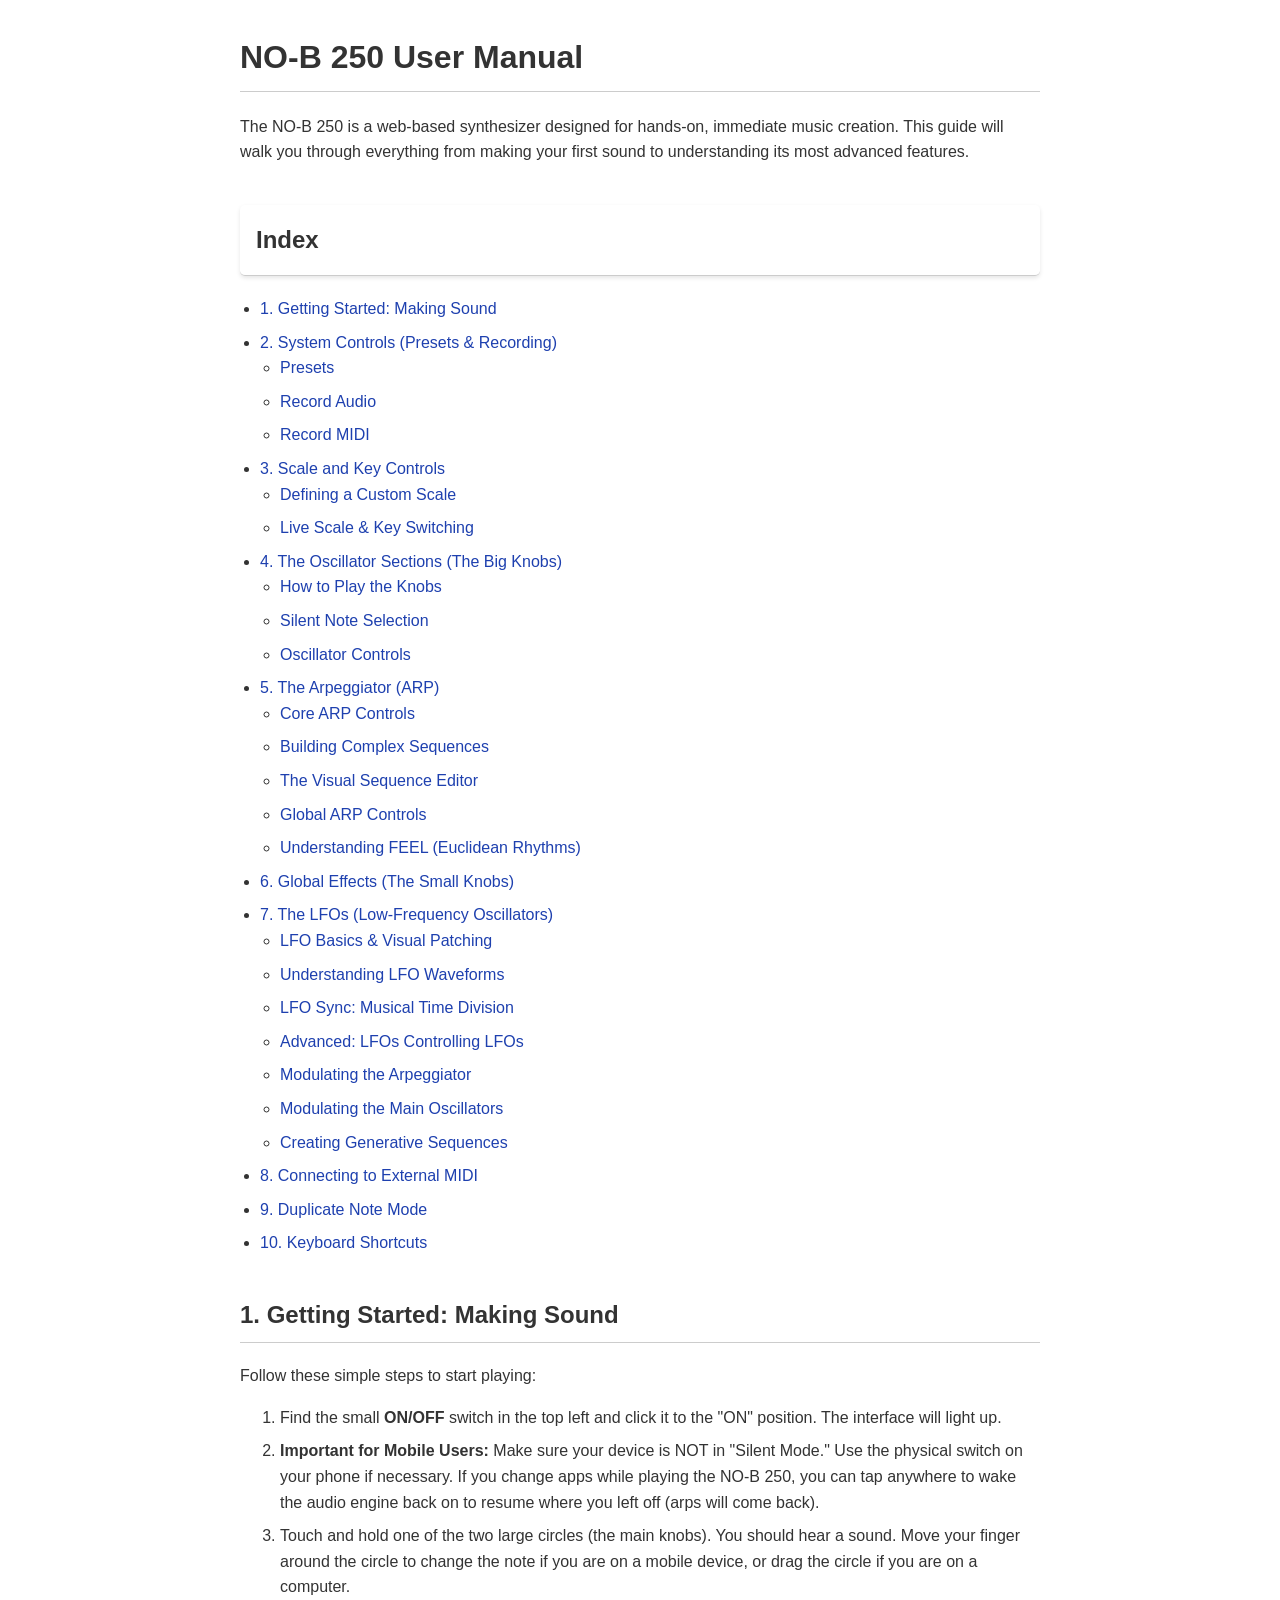
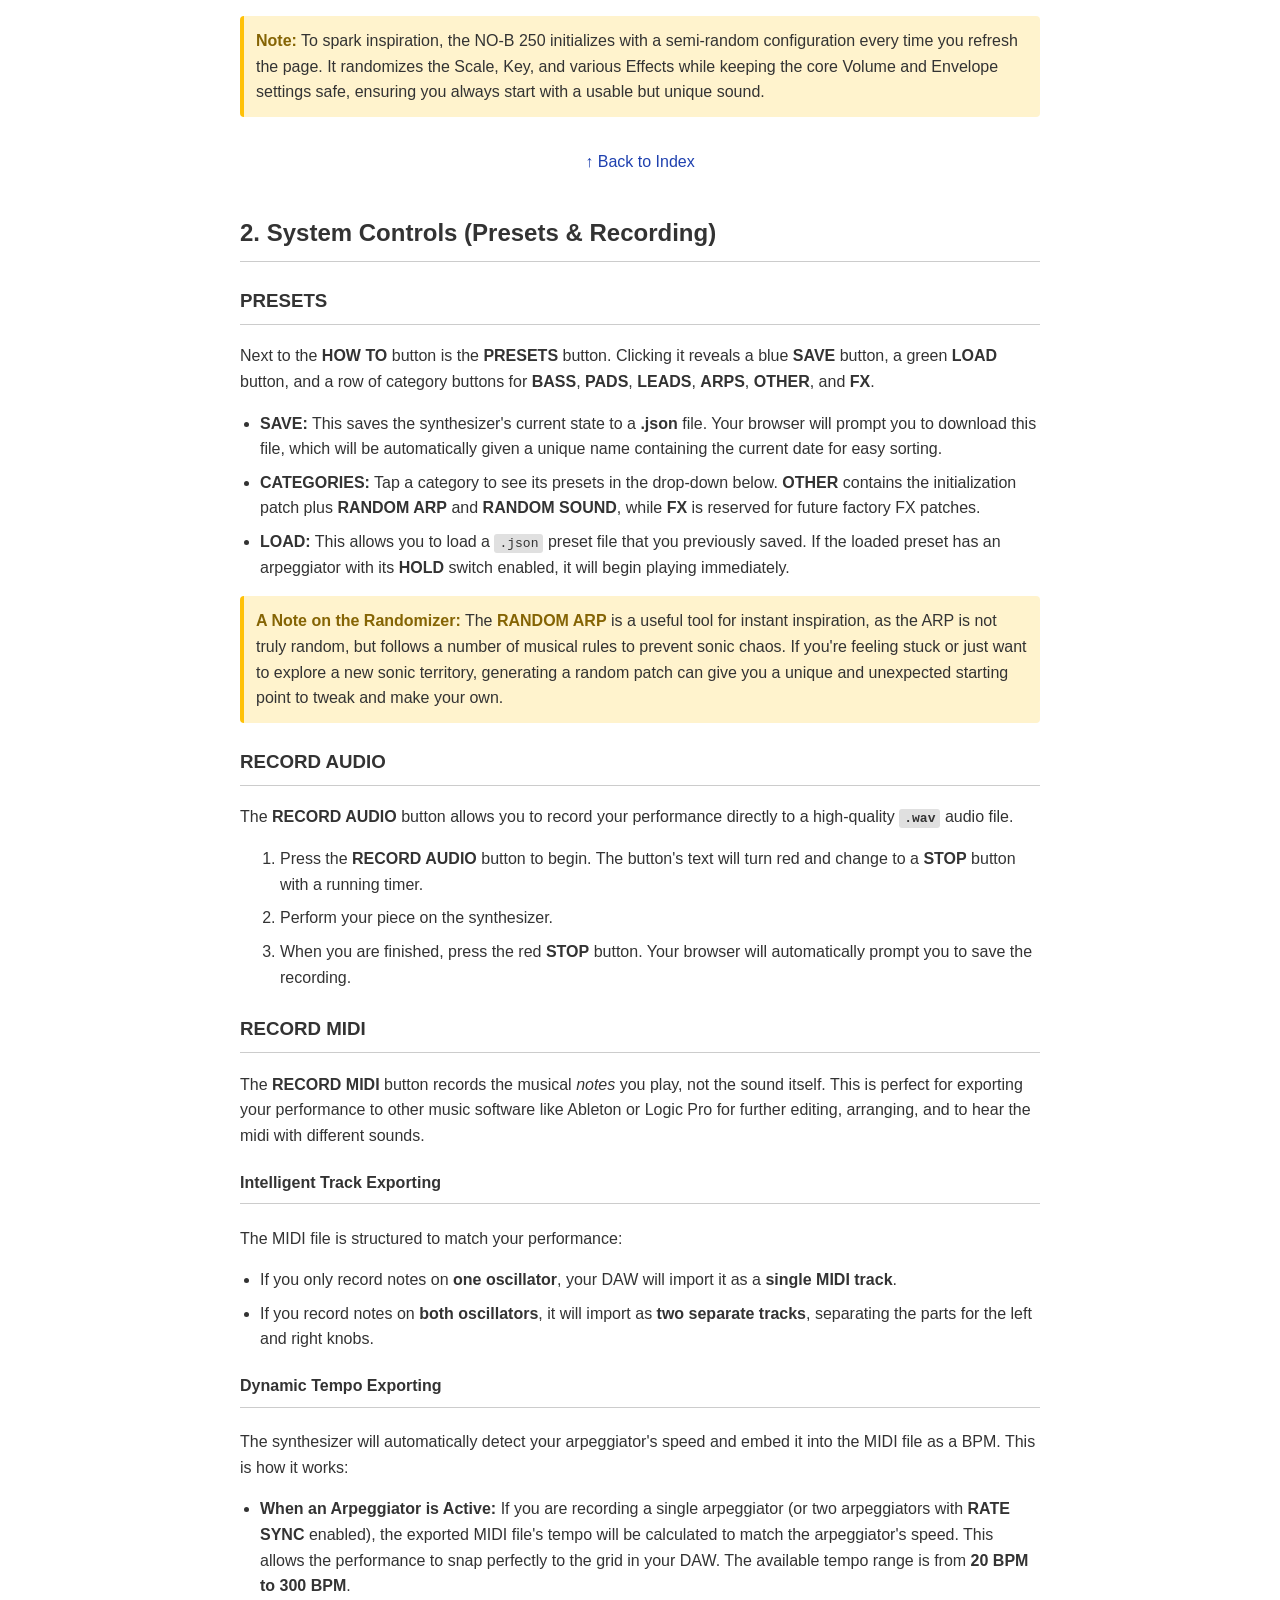
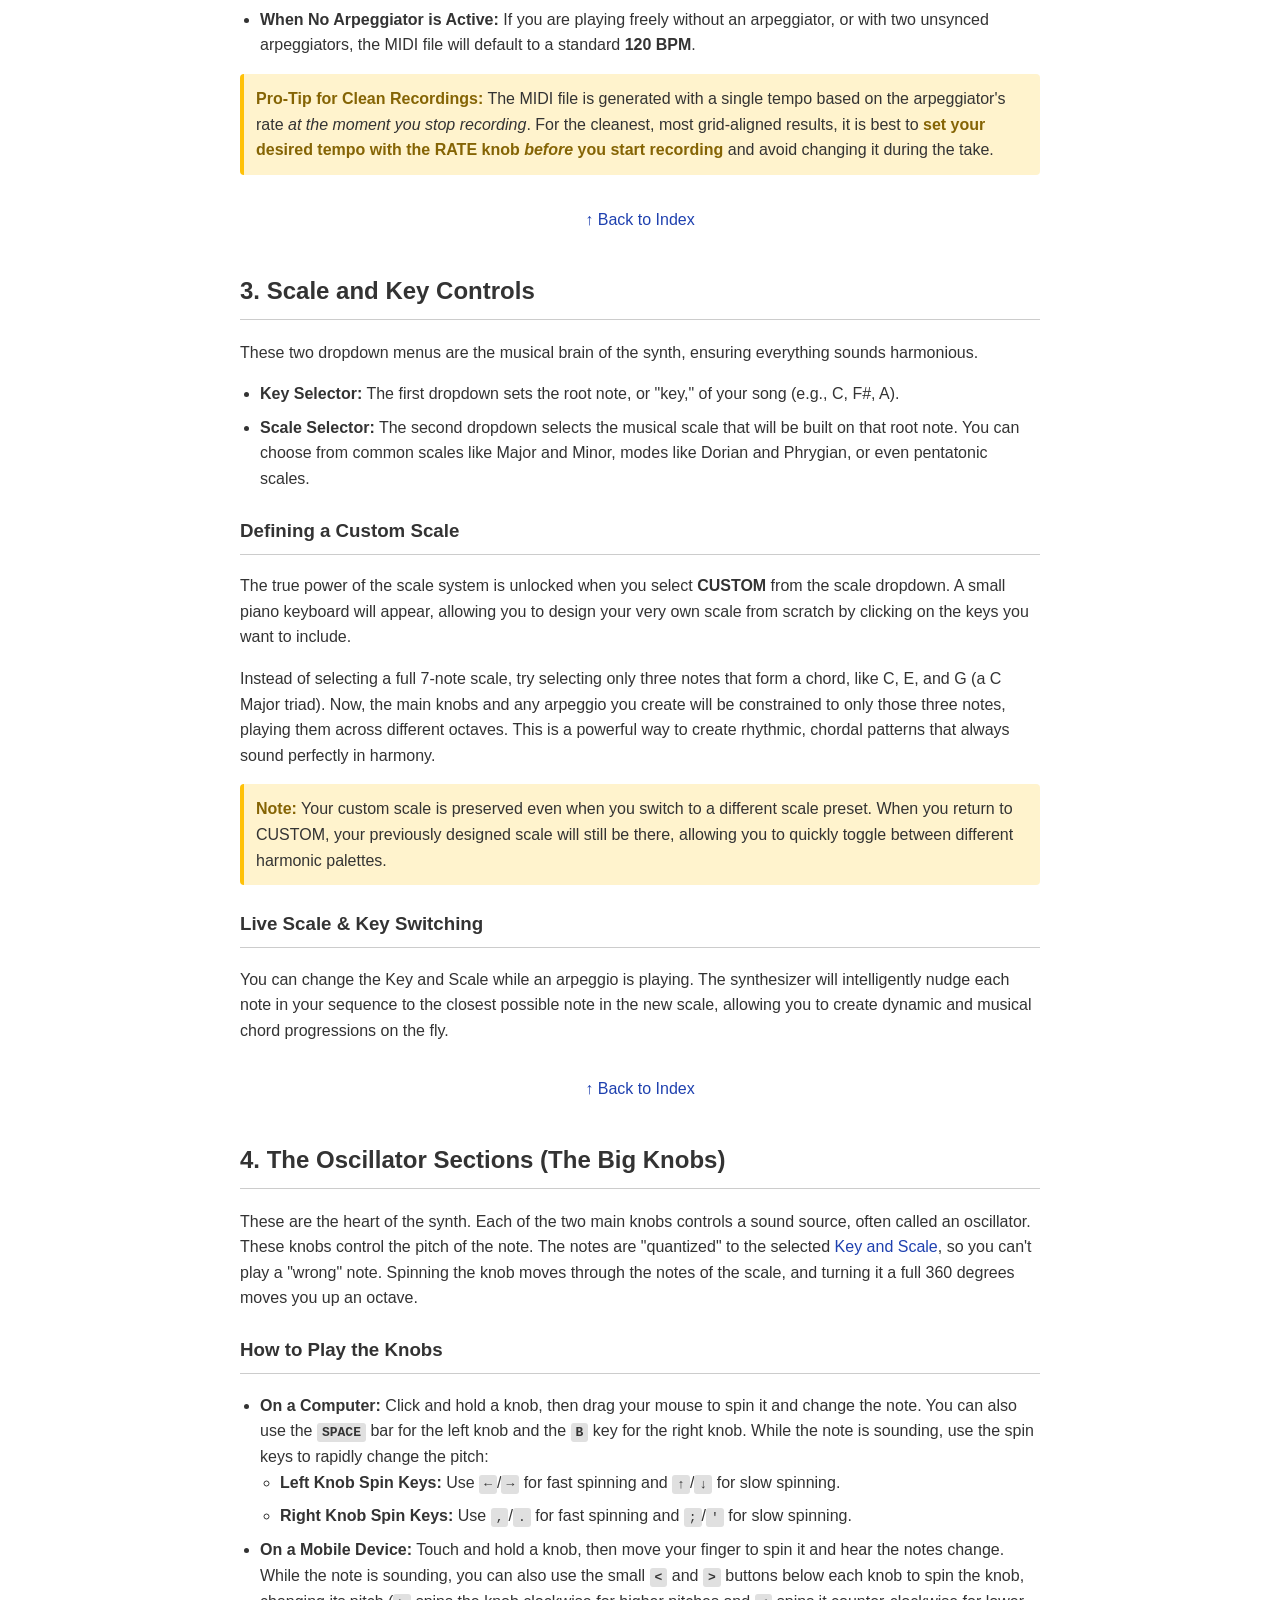
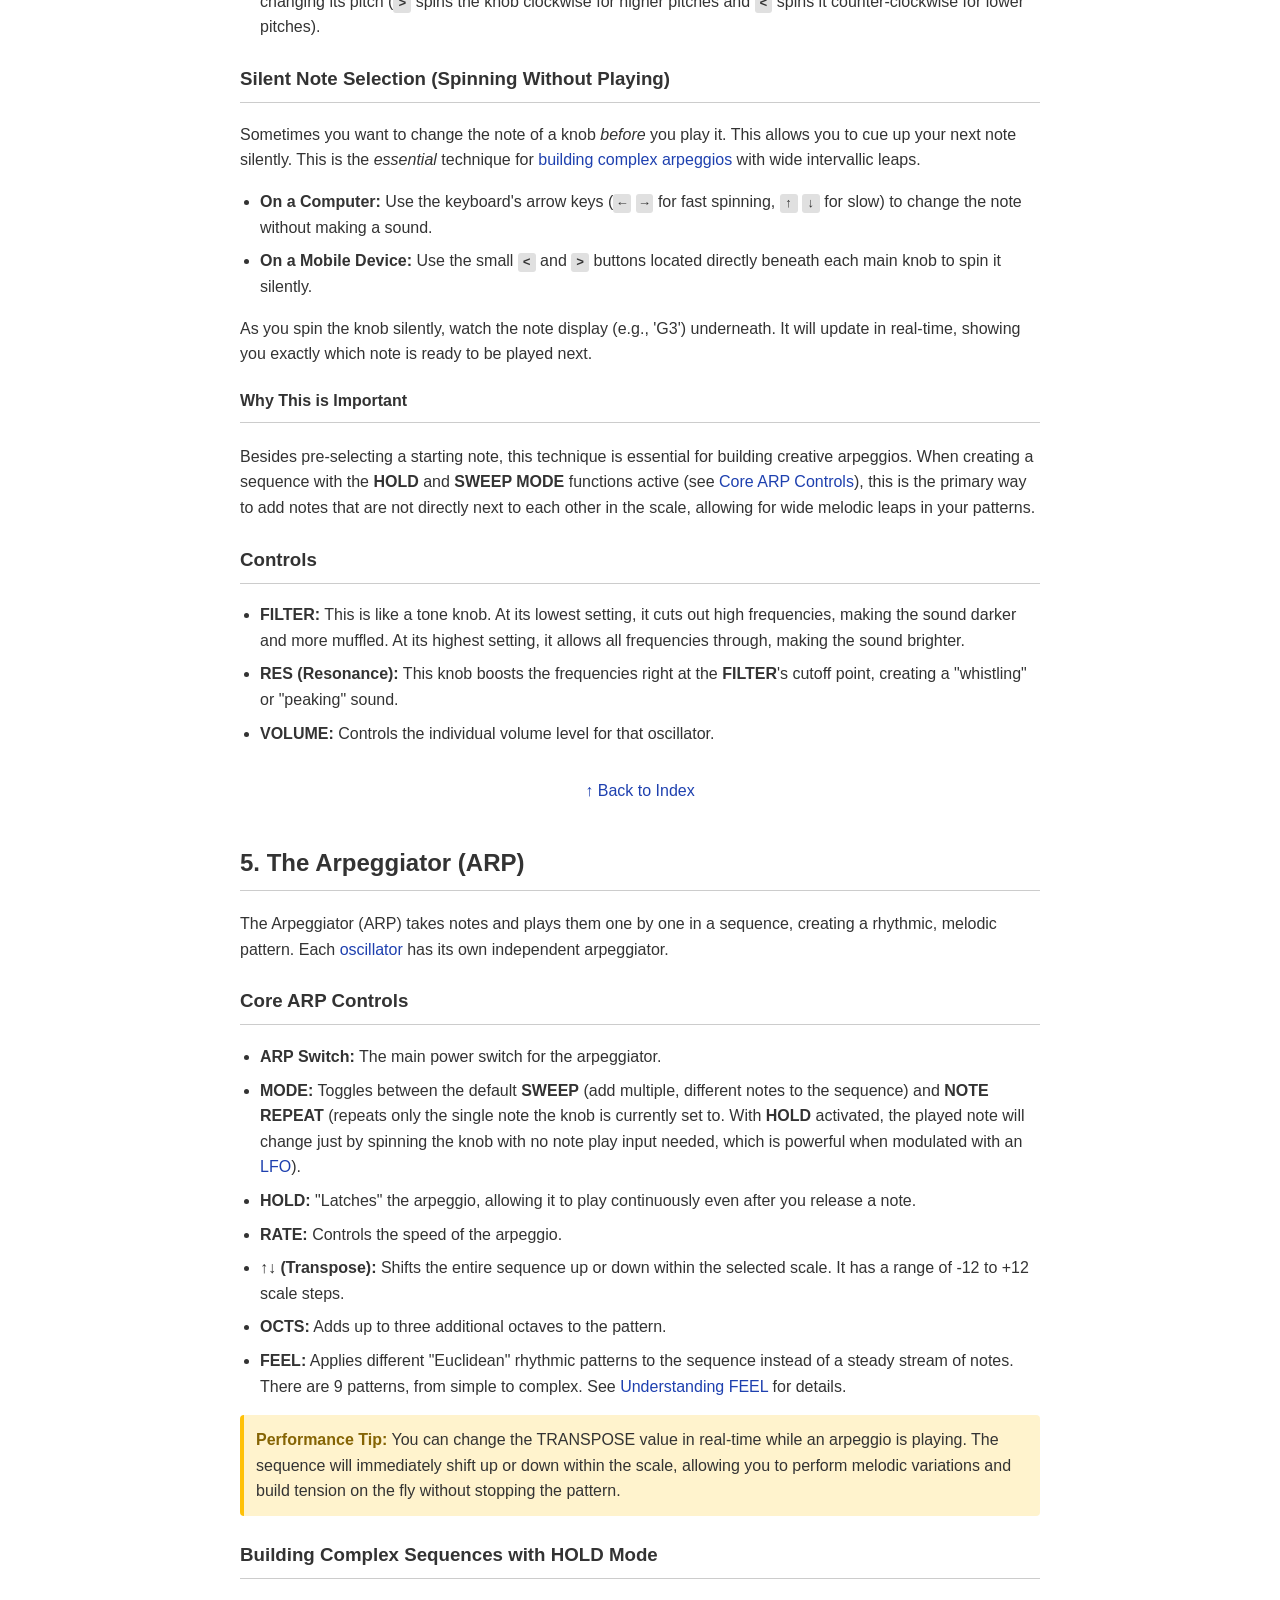
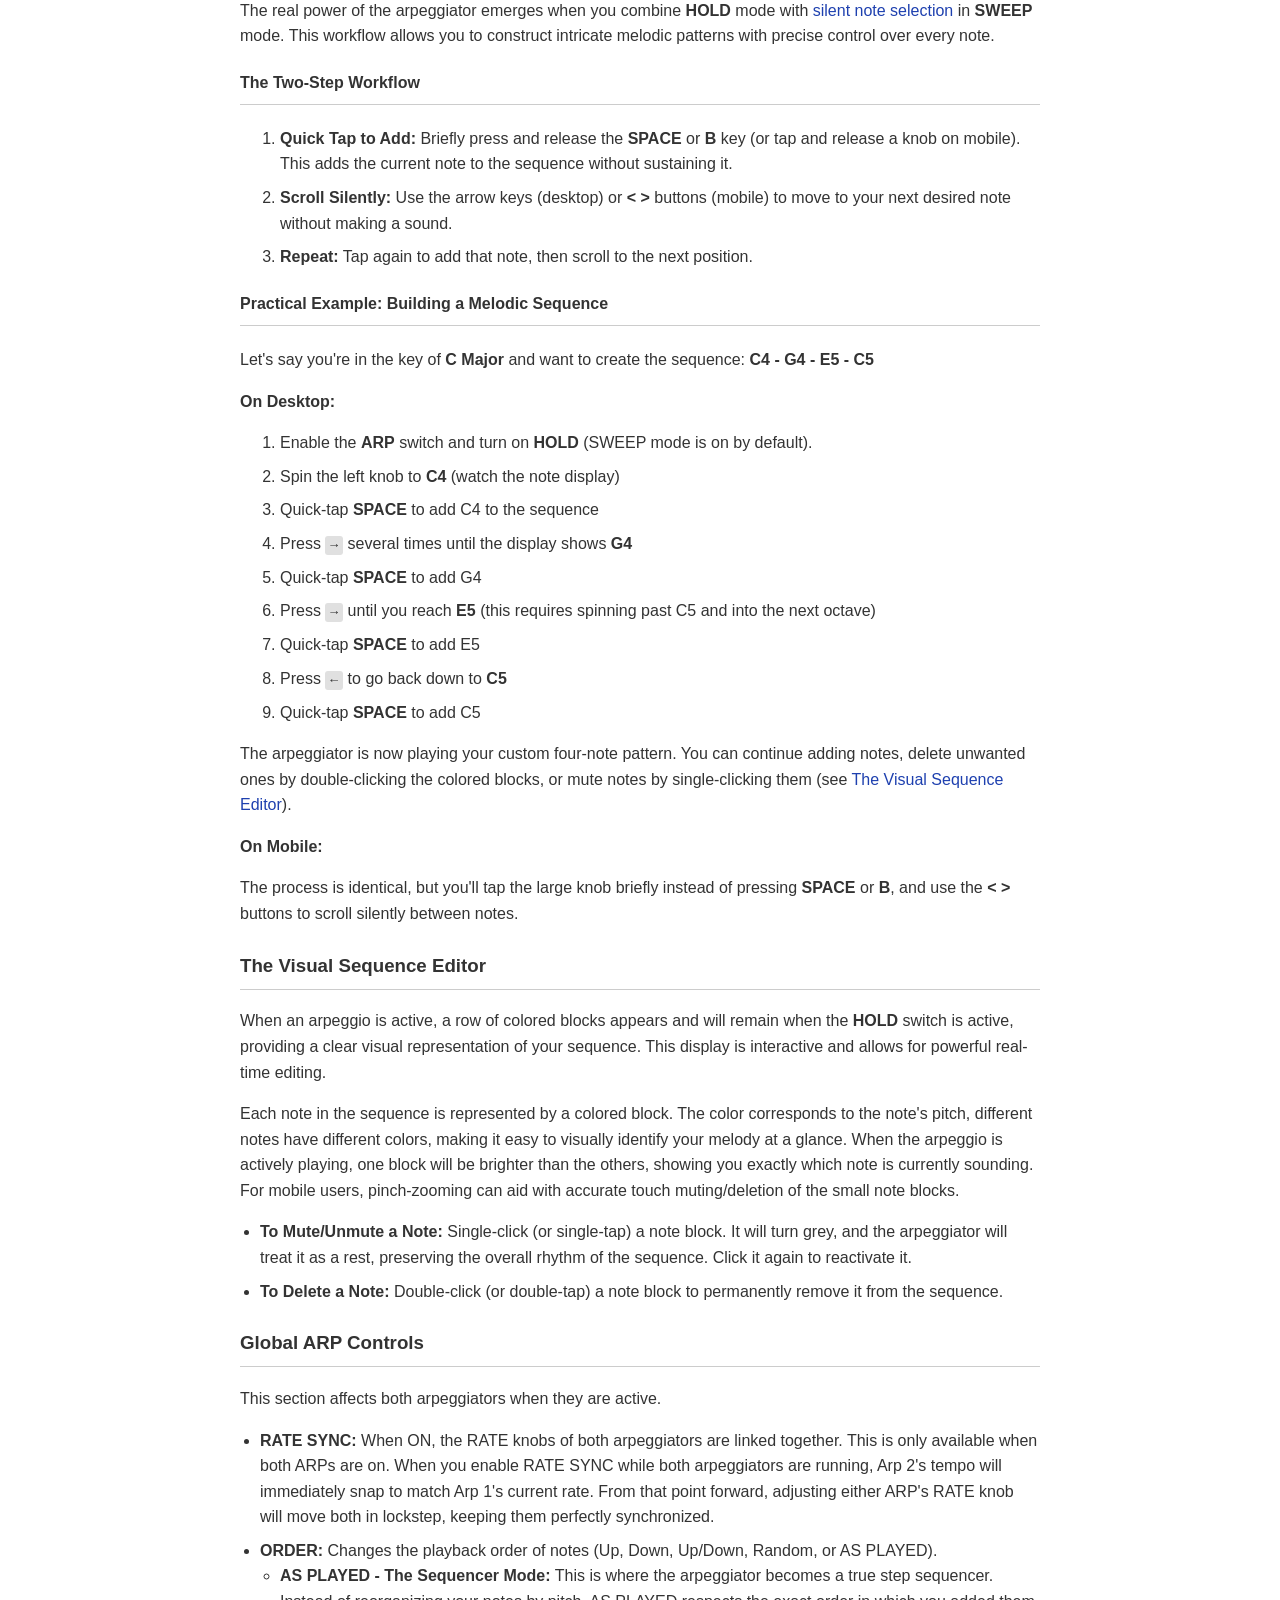
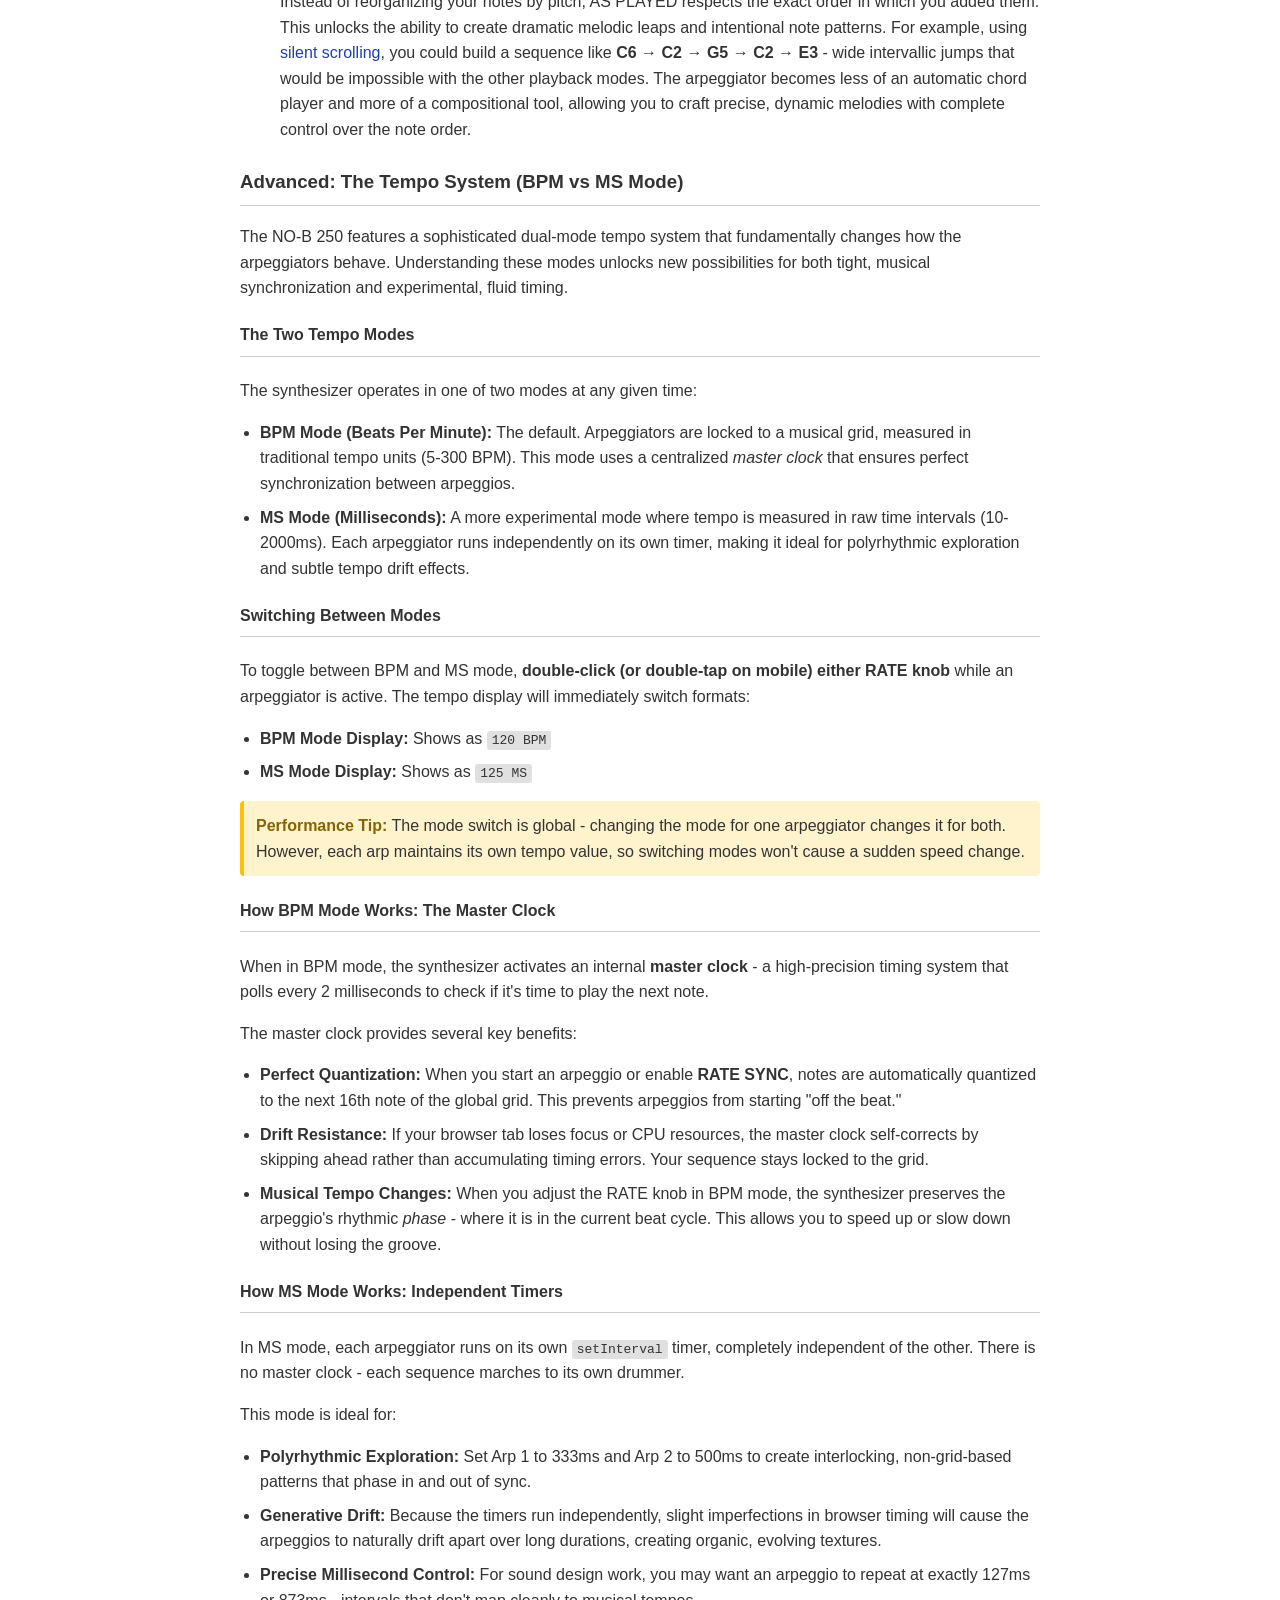
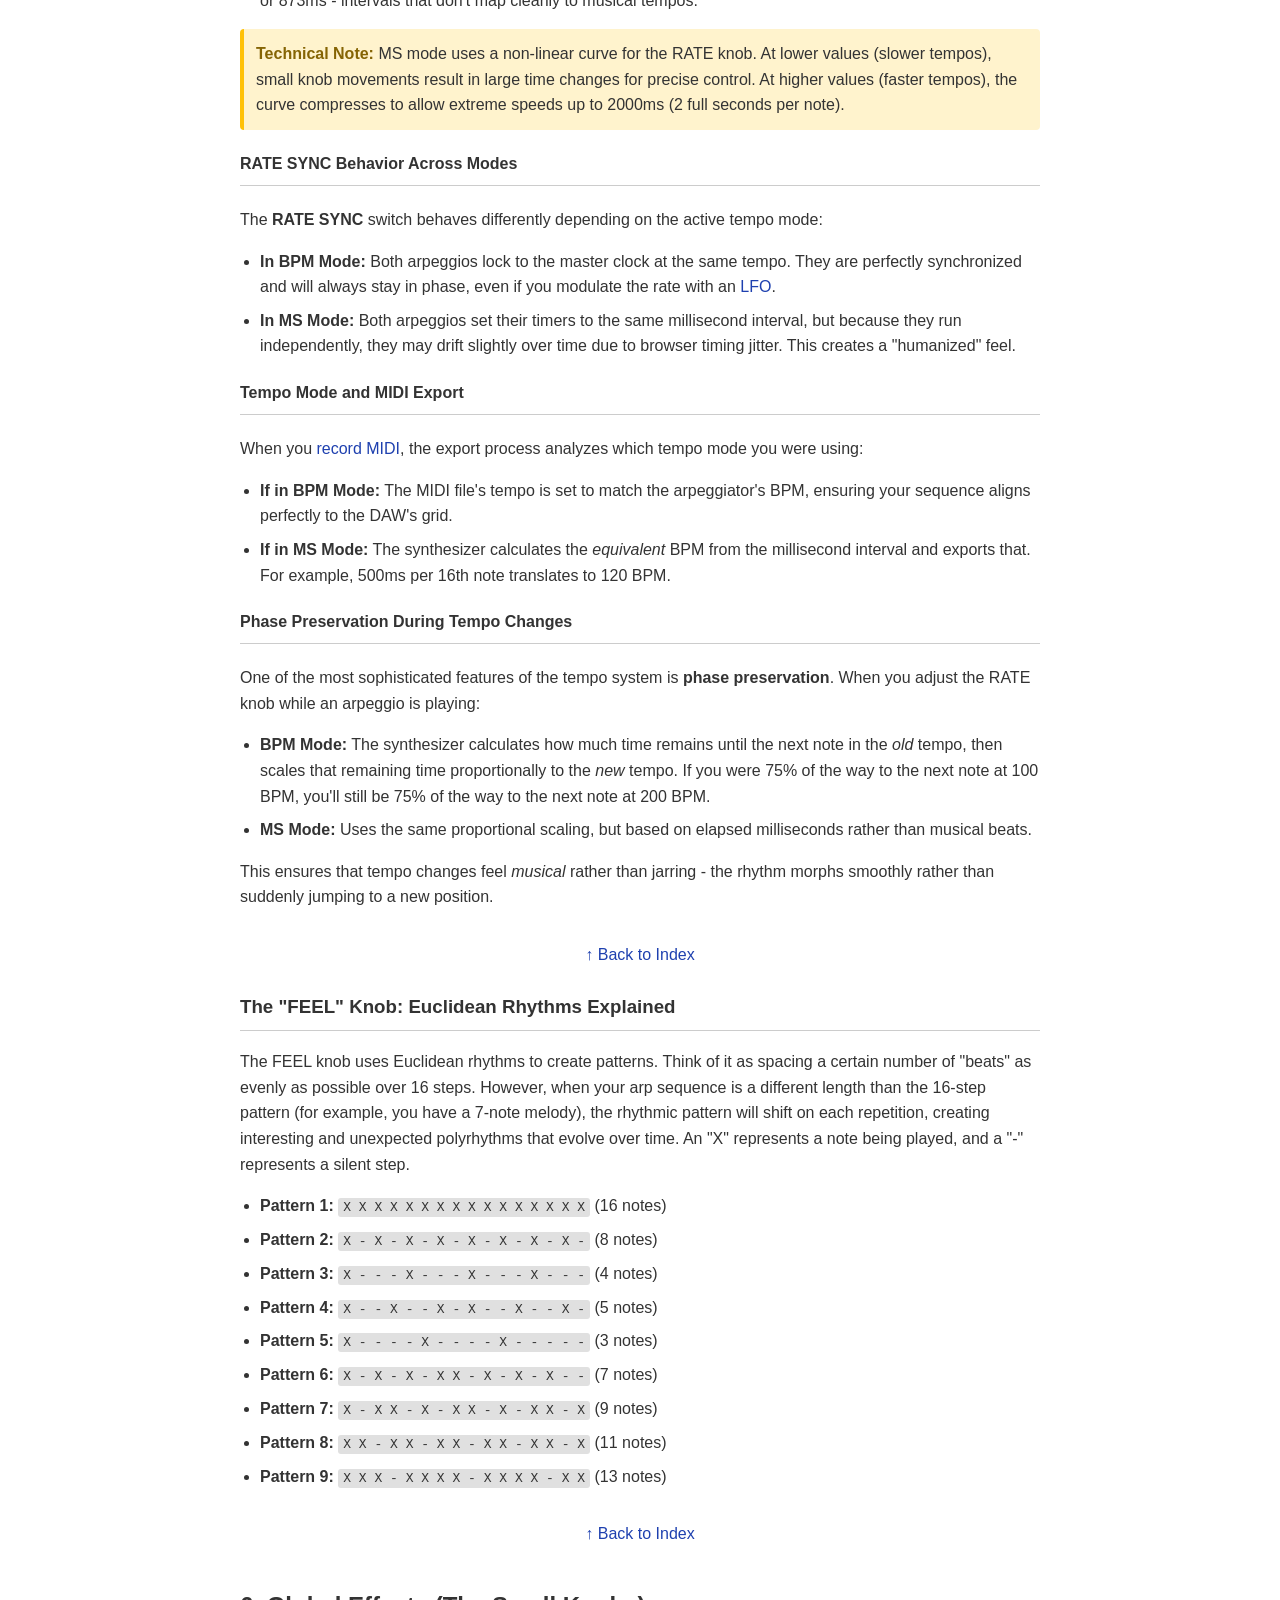
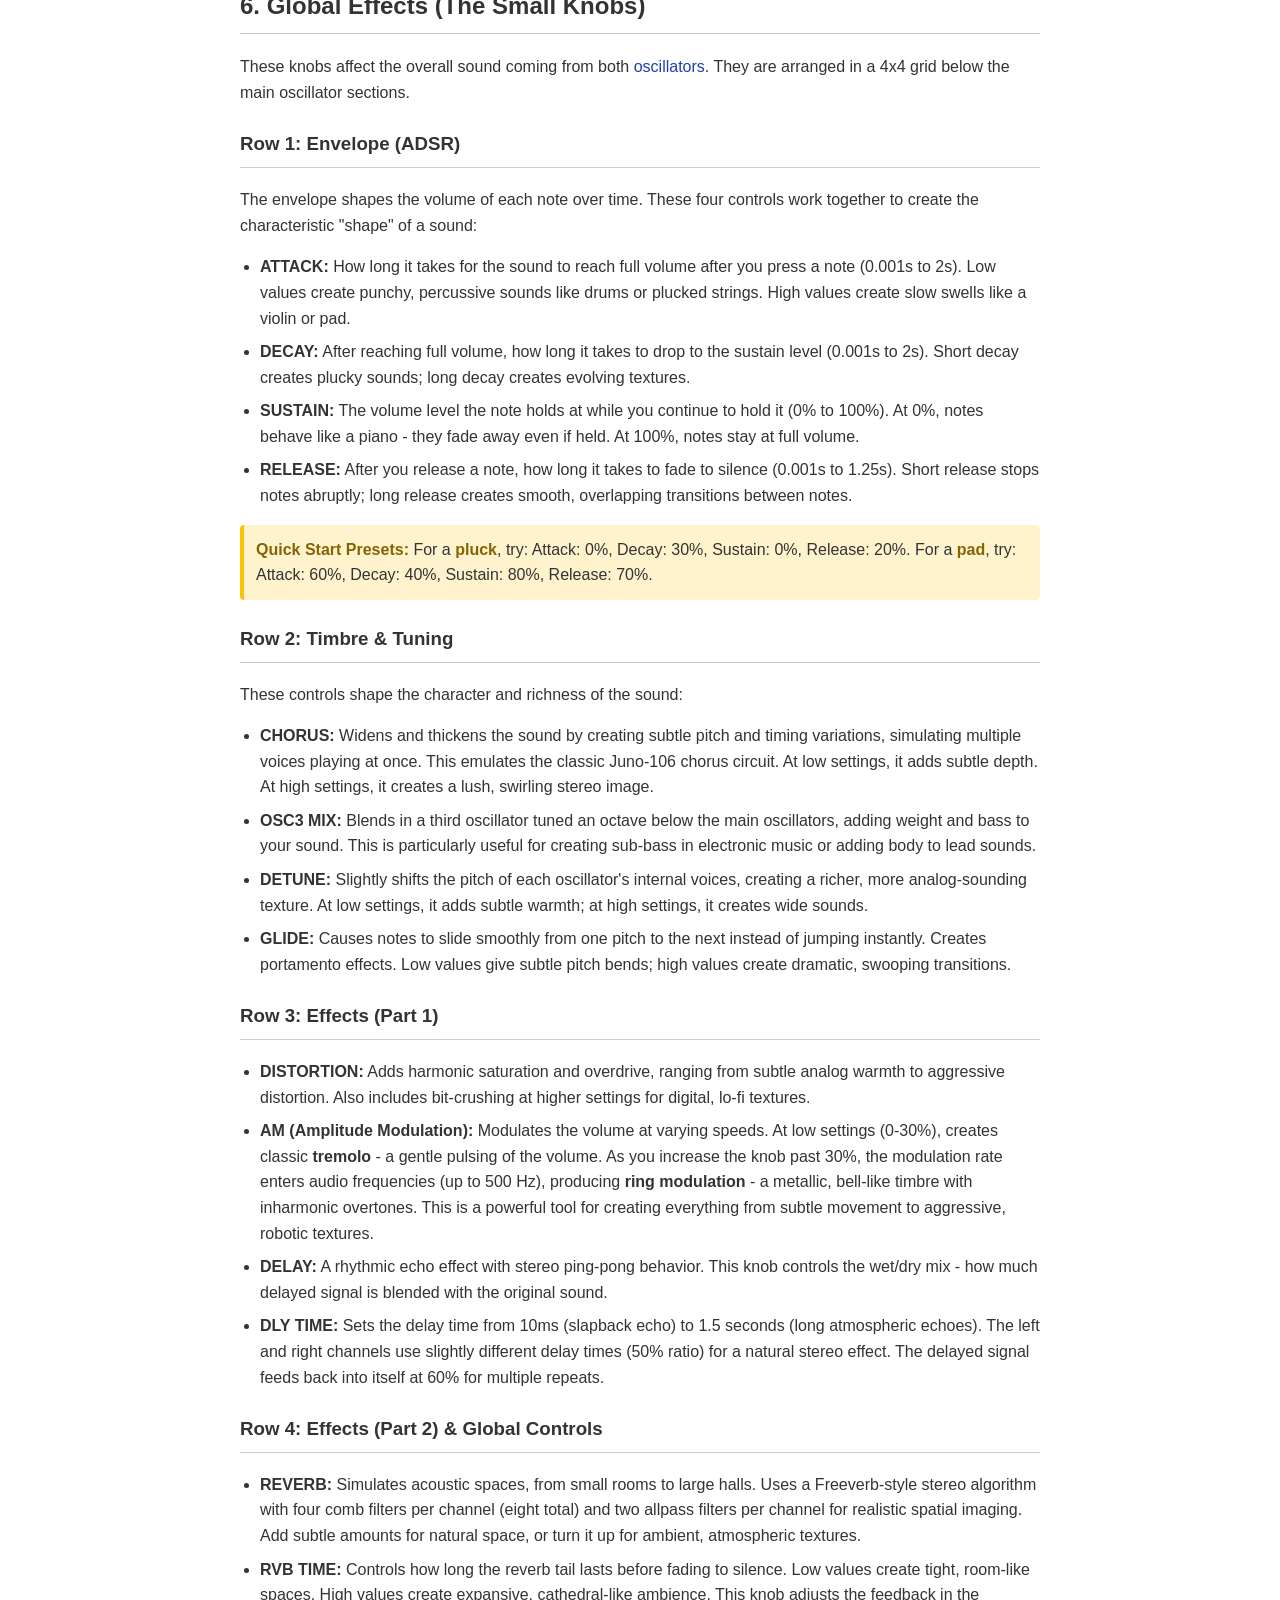
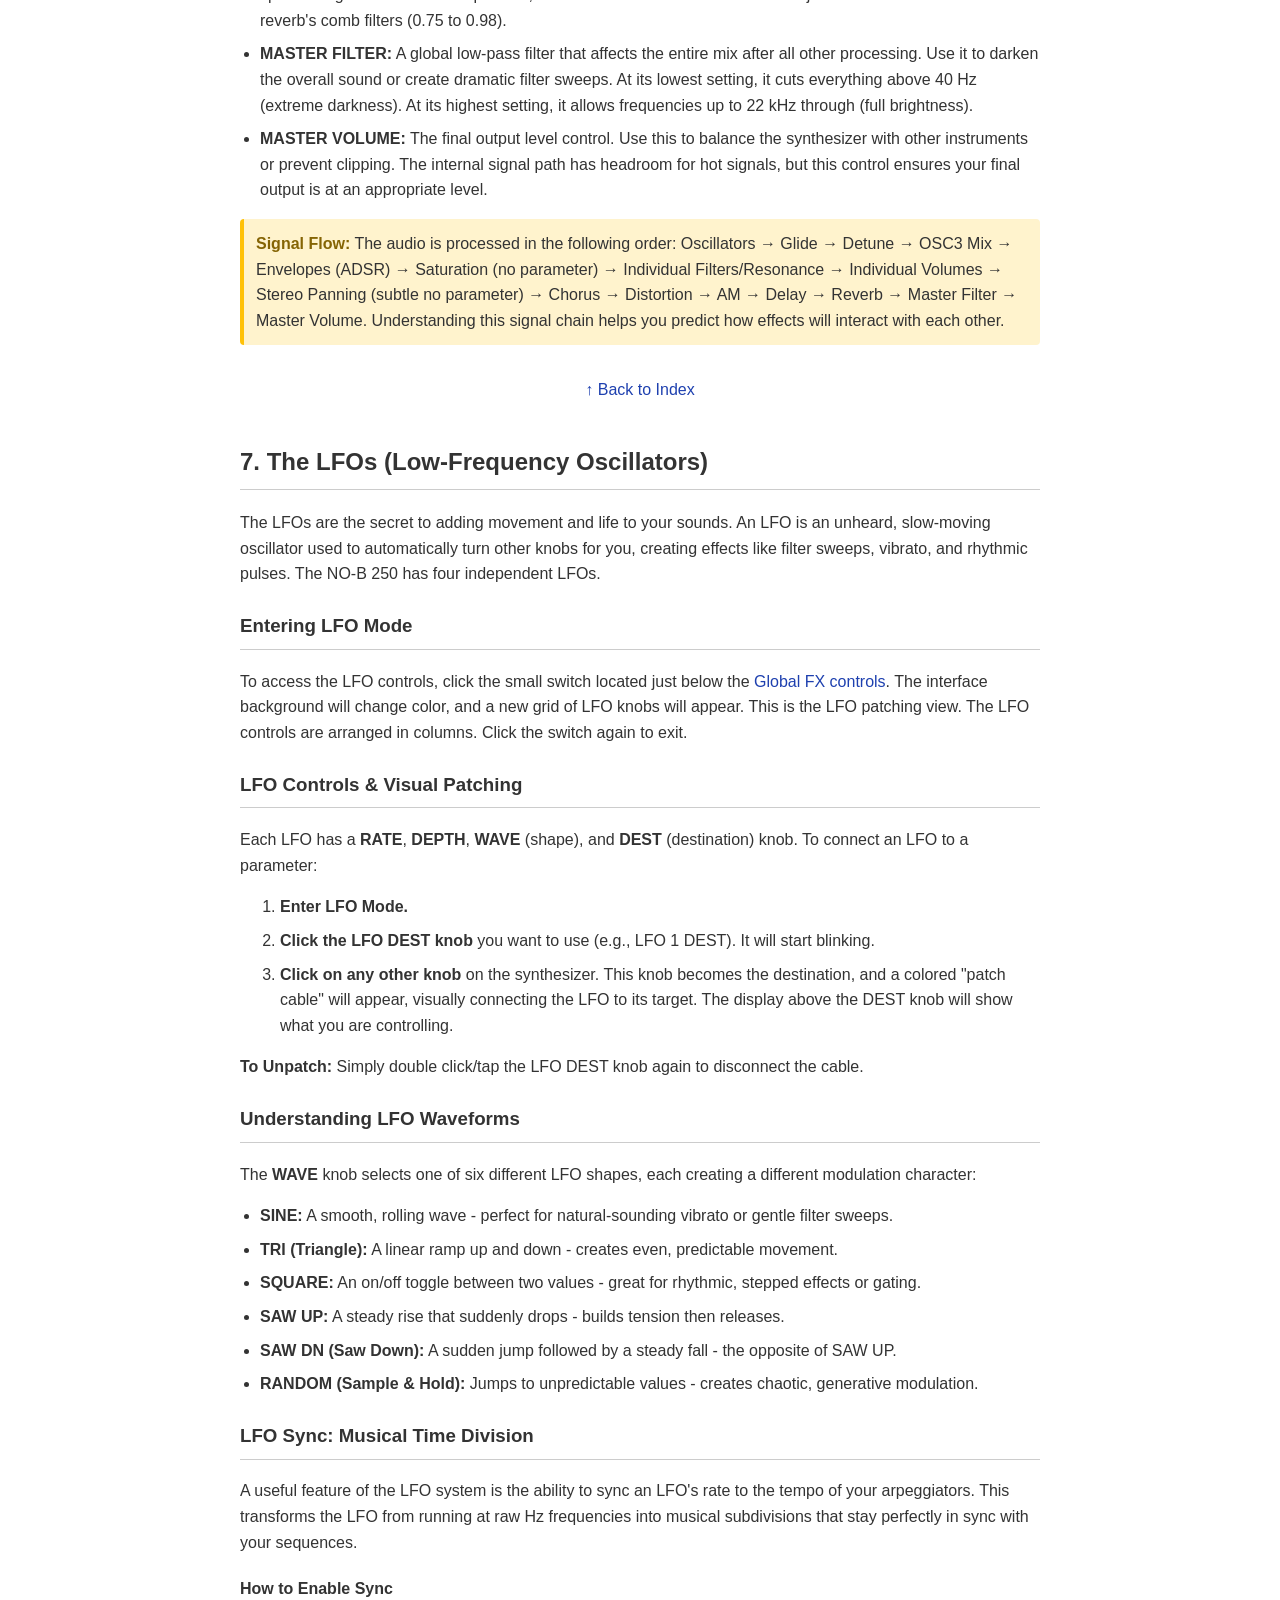
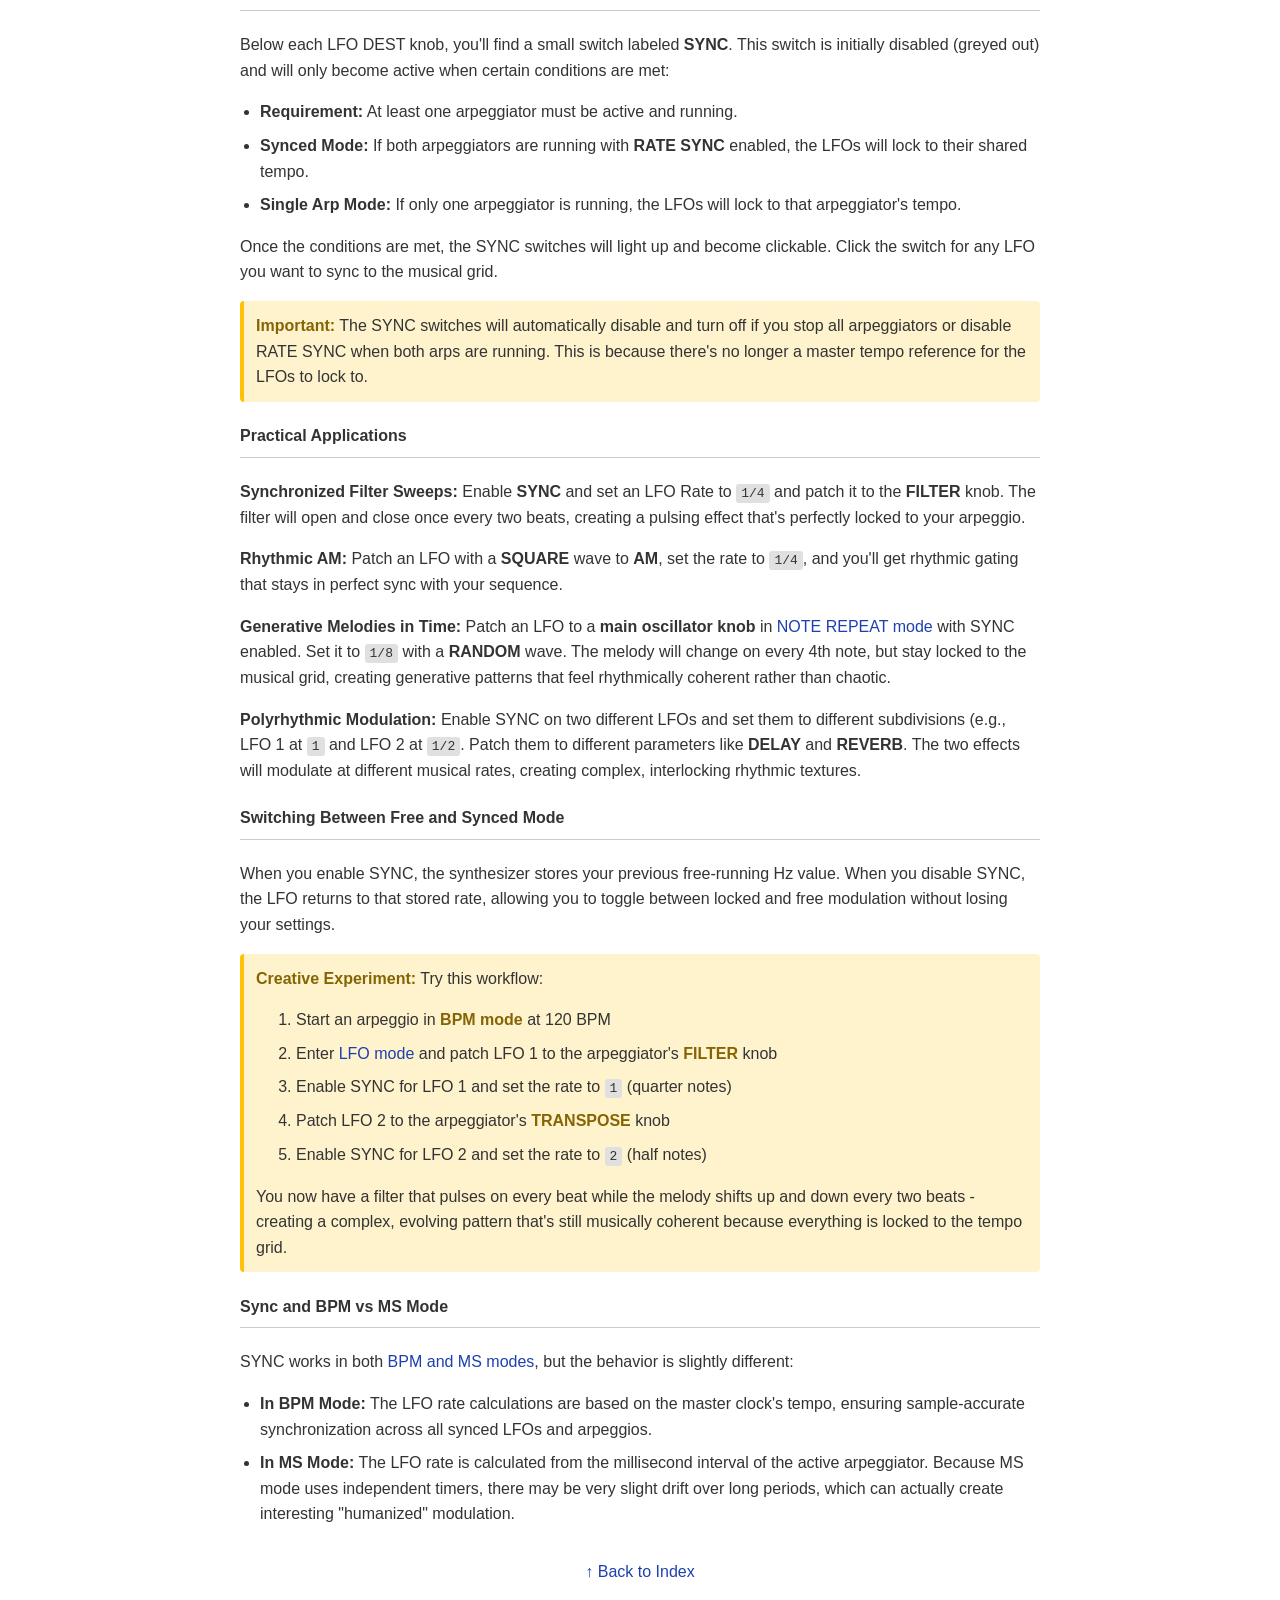
==== manual.html @ 24d27426 "Add categorized preset submenu buttons" ====
<!DOCTYPE html>
<html lang="en">
<head>
    <meta charset="UTF-8">
    <title>NO-B 250 User Manual</title>
    <style>
        body { 
            font-family: sans-serif; 
            line-height: 1.6; 
            max-width: 800px; 
            margin: 2rem auto; 
            padding: 0 1rem;a
            background-color: #f0f0f0;
            color: #333;
        }
        h1, h2, h3, h4 { 
            border-bottom: 1px solid #ccc; 
            padding-bottom: 0.5rem;
        }
        h2 {
            margin-top: 2.5rem;
        }
        h3 {
            margin-top: 1.5rem;
        }
        code { 
            background-color: #e0e0e0; 
            padding: 2px 5px; 
            border-radius: 3px; 
        }
        ul {
            padding-left: 20px;
        }
        li {
            margin-bottom: 0.5rem;
        }
        #index {
            background-color: #fff;
            padding: 1rem;
            border-radius: 5px;
            box-shadow: 0 2px 4px rgba(0,0,0,0.1);
        }
        #index > ul > li {
            margin-bottom: 0.8rem;
        }
        #index ul ul {
            margin-top: 0.3rem;
            margin-bottom: 0.3rem;
        }
        a {
            color: #1e40af;
            text-decoration: none;
        }
        a:hover {
            text-decoration: underline;
        }
        .pro-tip {
            background-color: #fff3cd;
            border-left: 4px solid #ffc107;
            padding: 0.75rem;
            margin: 1rem 0;
            border-radius: 4px;
        }
        .pro-tip strong {
            color: #856404;
        }
        .back-to-index {
            margin-top: 2rem;
            text-align: center;
        }
    </style>
</head>
<body>

    <h1>NO-B 250 User Manual</h1>

    <p>The NO-B 250 is a web-based synthesizer designed for hands-on, immediate music creation. This guide will walk you through everything from making your first sound to understanding its most advanced features.</p>

    <h2 id="index">Index</h2>
    <ul>
        <li><a href="#getting-started">1. Getting Started: Making Sound</a></li>
        <li><a href="#system-controls">2. System Controls (Presets & Recording)</a>
            <ul>
                <li><a href="#presets">Presets</a></li>
                <li><a href="#record-audio">Record Audio</a></li>
                <li><a href="#record-midi">Record MIDI</a></li>
            </ul>
        </li>
        <li><a href="#scale-and-key">3. Scale and Key Controls</a>
            <ul>
                <li><a href="#custom-scales">Defining a Custom Scale</a></li>
                <li><a href="#live-switching">Live Scale & Key Switching</a></li>
            </ul>
        </li>
        <li><a href="#oscillators">4. The Oscillator Sections (The Big Knobs)</a>
            <ul>
                <li><a href="#how-to-play">How to Play the Knobs</a></li>
                <li><a href="#silent-selection">Silent Note Selection</a></li>
                <li><a href="#osc-controls">Oscillator Controls</a></li>
            </ul>
        </li>
        <li><a href="#arpeggiator">5. The Arpeggiator (ARP)</a>
            <ul>
                <li><a href="#arp-core-controls">Core ARP Controls</a></li>
                <li><a href="#building-sequences">Building Complex Sequences</a></li>
                <li><a href="#visual-editor">The Visual Sequence Editor</a></li>
                <li><a href="#global-arp">Global ARP Controls</a></li>
                <li><a href="#euclidean-rhythms">Understanding FEEL (Euclidean Rhythms)</a></li>
            </ul>
        </li>
        <li><a href="#global-effects">6. Global Effects (The Small Knobs)</a></li>
<li><a href="#lfos">7. The LFOs (Low-Frequency Oscillators)</a>
    <ul>
        <li><a href="#lfo-basics">LFO Basics & Visual Patching</a></li>
        <li><a href="#lfo-waveforms">Understanding LFO Waveforms</a></li>
        <li><a href="#lfo-sync">LFO Sync: Musical Time Division</a></li> <!-- NEW -->
         <li><a href="#lfo-to-lfo">Advanced: LFOs Controlling LFOs</a></li>
        <li><a href="#lfo-to-arp">Modulating the Arpeggiator</a></li>
        <li><a href="#lfo-to-osc">Modulating the Main Oscillators</a></li>
        <li><a href="#generative-sequences">Creating Generative Sequences</a></li>
    </ul>
</li>
        <li><a href="#midi-output">8. Connecting to External MIDI</a></li>
        <li><a href="#secrets">9. Duplicate Note Mode</a></li>
        <li><a href="#keyboard-shortcuts">10. Keyboard Shortcuts</a></li>
    </ul>

    <h2 id="getting-started">1. Getting Started: Making Sound</h2>
    <p>Follow these simple steps to start playing:</p>
    <ol>
        <li>Find the small <strong>ON/OFF</strong> switch in the top left and click it to the "ON" position. The interface will light up.</li>
        <li><strong>Important for Mobile Users:</strong> Make sure your device is NOT in "Silent Mode." Use the physical switch on your phone if necessary. If you change apps while playing the NO-B 250, you can tap anywhere to wake the audio engine back on to resume where you left off (arps will come back).</li>
        <li>Touch and hold one of the two large circles (the main knobs). You should hear a sound. Move your finger around the circle to change the note if you are on a mobile device, or drag the circle if you are on a computer.</li>
    </ol>

    <div class="pro-tip">
        <strong>Note:</strong> To spark inspiration, the NO-B 250 initializes with a semi-random configuration every time you refresh the page. It randomizes the Scale, Key, and various Effects while keeping the core Volume and Envelope settings safe, ensuring you always start with a usable but unique sound.
    </div>

    <p class="back-to-index"><a href="#index">↑ Back to Index</a></p>

    <h2 id="system-controls">2. System Controls (Presets & Recording)</h2>
    
    <h3 id="presets">PRESETS</h3>
    <p>Next to the <strong>HOW TO</strong> button is the <strong>PRESETS</strong> button. Clicking it reveals a blue <strong>SAVE</strong> button, a green <strong>LOAD</strong> button, and a row of category buttons for <strong>BASS</strong>, <strong>PADS</strong>, <strong>LEADS</strong>, <strong>ARPS</strong>, <strong>OTHER</strong>, and <strong>FX</strong>.</p>
    <ul>
        <li><strong>SAVE:</strong> This saves the synthesizer's current state to a <strong>.json</strong> file. Your browser will prompt you to download this file, which will be automatically given a unique name containing the current date for easy sorting.</li>
        <li><strong>CATEGORIES:</strong> Tap a category to see its presets in the drop-down below. <strong>OTHER</strong> contains the initialization patch plus <strong>RANDOM ARP</strong> and <strong>RANDOM SOUND</strong>, while <strong>FX</strong> is reserved for future factory FX patches.</li>
        <li><strong>LOAD:</strong> This allows you to load a <code>.json</code> preset file that you previously saved. If the loaded preset has an arpeggiator with its <strong>HOLD</strong> switch enabled, it will begin playing immediately.</li>
    </ul>

    <div class="pro-tip">
        <strong>A Note on the Randomizer:</strong> The <strong>RANDOM ARP</strong> is a useful tool for instant inspiration, as the ARP is not truly random, but follows a number of musical rules to prevent sonic chaos. If you're feeling stuck or just want to explore a new sonic territory, generating a random patch can give you a unique and unexpected starting point to tweak and make your own.
    </div>

    <h3 id="record-audio">RECORD AUDIO</h3>
    <p>The <strong>RECORD AUDIO</strong> button allows you to record your performance directly to a high-quality <strong><code>.wav</code></strong> audio file.</p>
    <ol>
        <li>Press the <strong>RECORD AUDIO</strong> button to begin. The button's text will turn red and change to a <strong>STOP</strong> button with a running timer.</li>
        <li>Perform your piece on the synthesizer.</li>
        <li>When you are finished, press the red <strong>STOP</strong> button. Your browser will automatically prompt you to save the recording.</li>
    </ol>

    <h3 id="record-midi">RECORD MIDI</h3>
    <p>The <strong>RECORD MIDI</strong> button records the musical <em>notes</em> you play, not the sound itself. This is perfect for exporting your performance to other music software like Ableton or Logic Pro for further editing, arranging, and to hear the midi with different sounds.</p>

    <h4>Intelligent Track Exporting</h4>
    <p>The MIDI file is structured to match your performance:</p>
    <ul>
        <li>If you only record notes on <strong>one oscillator</strong>, your DAW will import it as a <strong>single MIDI track</strong>.</li>
        <li>If you record notes on <strong>both oscillators</strong>, it will import as <strong>two separate tracks</strong>, separating the parts for the left and right knobs.</li>
    </ul>

    <h4>Dynamic Tempo Exporting</h4>
    <p>The synthesizer will automatically detect your arpeggiator's speed and embed it into the MIDI file as a BPM. This is how it works:</p>
    <ul>
        <li><strong>When an Arpeggiator is Active:</strong> If you are recording a single arpeggiator (or two arpeggiators with <strong>RATE SYNC</strong> enabled), the exported MIDI file's tempo will be calculated to match the arpeggiator's speed. This allows the performance to snap perfectly to the grid in your DAW. The available tempo range is from <strong>20 BPM to 300 BPM</strong>.</li>
        <li><strong>When No Arpeggiator is Active:</strong> If you are playing freely without an arpeggiator, or with two unsynced arpeggiators, the MIDI file will default to a standard <strong>120 BPM</strong>.</li>
    </ul>

    <div class="pro-tip">
        <strong>Pro-Tip for Clean Recordings:</strong> The MIDI file is generated with a single tempo based on the arpeggiator's rate <em>at the moment you stop recording</em>. For the cleanest, most grid-aligned results, it is best to <strong>set your desired tempo with the RATE knob <em>before</em> you start recording</strong> and avoid changing it during the take.
    </div>

    <p class="back-to-index"><a href="#index">↑ Back to Index</a></p>

    <h2 id="scale-and-key">3. Scale and Key Controls</h2>
    <p>These two dropdown menus are the musical brain of the synth, ensuring everything sounds harmonious.</p>
    <ul>
        <li><strong>Key Selector:</strong> The first dropdown sets the root note, or "key," of your song (e.g., C, F#, A).</li>
        <li><strong>Scale Selector:</strong> The second dropdown selects the musical scale that will be built on that root note. You can choose from common scales like Major and Minor, modes like Dorian and Phrygian, or even pentatonic scales.</li>
    </ul>

    <h3 id="custom-scales">Defining a Custom Scale</h3>
    <p>The true power of the scale system is unlocked when you select <strong>CUSTOM</strong> from the scale dropdown. A small piano keyboard will appear, allowing you to design your very own scale from scratch by clicking on the keys you want to include.</p>
    <p>Instead of selecting a full 7-note scale, try selecting only three notes that form a chord, like C, E, and G (a C Major triad). Now, the main knobs and any arpeggio you create will be constrained to only those three notes, playing them across different octaves. This is a powerful way to create rhythmic, chordal patterns that always sound perfectly in harmony.</p>

    <div class="pro-tip">
        <strong>Note:</strong> Your custom scale is preserved even when you switch to a different scale preset. When you return to CUSTOM, your previously designed scale will still be there, allowing you to quickly toggle between different harmonic palettes.
    </div>

    <h3 id="live-switching">Live Scale & Key Switching</h3>
    <p>You can change the Key and Scale while an arpeggio is playing. The synthesizer will intelligently nudge each note in your sequence to the closest possible note in the new scale, allowing you to create dynamic and musical chord progressions on the fly.</p>

    <p class="back-to-index"><a href="#index">↑ Back to Index</a></p>

    <h2 id="oscillators">4. The Oscillator Sections (The Big Knobs)</h2>
    <p>These are the heart of the synth. Each of the two main knobs controls a sound source, often called an oscillator. These knobs control the pitch of the note. The notes are "quantized" to the selected <a href="#scale-and-key">Key and Scale</a>, so you can't play a "wrong" note. Spinning the knob moves through the notes of the scale, and turning it a full 360 degrees moves you up an octave.</p>

    <h3 id="how-to-play">How to Play the Knobs</h3>
    <ul>
        <li>
            <strong>On a Computer:</strong> Click and hold a knob, then drag your mouse to spin it and change the note. You can also use the <strong><code>SPACE</code></strong> bar for the left knob and the <strong><code>B</code></strong> key for the right knob. While the note is sounding, use the spin keys to rapidly change the pitch:
            <ul>
                <li><strong>Left Knob Spin Keys:</strong> Use <code>←</code>/<code>→</code> for fast spinning and <code>↑</code>/<code>↓</code> for slow spinning.</li>
                <li><strong>Right Knob Spin Keys:</strong> Use <code>,</code>/<code>.</code> for fast spinning and <code>;</code>/<code>'</code> for slow spinning.</li>
            </ul>
        </li>
        <li>
            <strong>On a Mobile Device:</strong> Touch and hold a knob, then move your finger to spin it and hear the notes change. While the note is sounding, you can also use the small <strong><code>&lt;</code></strong> and <strong><code>&gt;</code></strong> buttons below each knob to spin the knob, changing its pitch (<strong><code>&gt;</code></strong> spins the knob clockwise for higher pitches and <strong><code>&lt;</code></strong> spins it counter-clockwise for lower pitches).
        </li>
    </ul>

    <h3 id="silent-selection">Silent Note Selection (Spinning Without Playing)</h3>
    <p>Sometimes you want to change the note of a knob <em>before</em> you play it. This allows you to cue up your next note silently. This is the <em>essential</em> technique for <a href="#building-sequences">building complex arpeggios</a> with wide intervallic leaps.</p>
    <ul>
        <li><strong>On a Computer:</strong> Use the keyboard's arrow keys (<code>←</code> <code>→</code> for fast spinning, <code>↑</code> <code>↓</code> for slow) to change the note without making a sound.</li>
        <li><strong>On a Mobile Device:</strong> Use the small <strong><code>&lt;</code></strong> and <strong><code>&gt;</code></strong> buttons located directly beneath each main knob to spin it silently.</li>
    </ul>
    <p>As you spin the knob silently, watch the note display (e.g., 'G3') underneath. It will update in real-time, showing you exactly which note is ready to be played next.</p>

    <h4>Why This is Important</h4>
    <p>Besides pre-selecting a starting note, this technique is essential for building creative arpeggios. When creating a sequence with the <strong>HOLD</strong> and <strong>SWEEP MODE</strong> functions active (see <a href="#arp-core-controls">Core ARP Controls</a>), this is the primary way to add notes that are not directly next to each other in the scale, allowing for wide melodic leaps in your patterns.</p>

 

    <h3 id="osc-controls">Controls</h3>
    <ul>
        <li><strong>FILTER:</strong> This is like a tone knob. At its lowest setting, it cuts out high frequencies, making the sound darker and more muffled. At its highest setting, it allows all frequencies through, making the sound brighter.</li>
        <li><strong>RES (Resonance):</strong> This knob boosts the frequencies right at the <strong>FILTER</strong>'s cutoff point, creating a "whistling" or "peaking" sound.</li>
        <li><strong>VOLUME:</strong> Controls the individual volume level for that oscillator.</li>
    </ul>

    <p class="back-to-index"><a href="#index">↑ Back to Index</a></p>

    <h2 id="arpeggiator">5. The Arpeggiator (ARP)</h2>
    <p>The Arpeggiator (ARP) takes notes and plays them one by one in a sequence, creating a rhythmic, melodic pattern. Each <a href="#oscillators">oscillator</a> has its own independent arpeggiator.</p>
    
    <h3 id="arp-core-controls">Core ARP Controls</h3>
    <ul>
        <li><strong>ARP Switch:</strong> The main power switch for the arpeggiator.</li>
        <li><strong>MODE:</strong> Toggles between the default <strong>SWEEP</strong> (add multiple, different notes to the sequence) and <strong>NOTE REPEAT</strong> (repeats only the single note the knob is currently set to. With <strong>HOLD</strong> activated, the played note will change just by spinning the knob with no note play input needed, which is powerful when modulated with an <a href="#lfo-to-osc">LFO</a>).</li>
        <li><strong>HOLD:</strong> "Latches" the arpeggio, allowing it to play continuously even after you release a note.</li>
        <li><strong>RATE:</strong> Controls the speed of the arpeggio.</li>
        <li><strong>↑↓ (Transpose):</strong> Shifts the entire sequence up or down within the selected scale. It has a range of -12 to +12 scale steps.</li>
        <li><strong>OCTS:</strong> Adds up to three additional octaves to the pattern.</li>
        <li><strong>FEEL:</strong> Applies different "Euclidean" rhythmic patterns to the sequence instead of a steady stream of notes. There are 9 patterns, from simple to complex. See <a href="#euclidean-rhythms">Understanding FEEL</a> for details.</li>
    </ul>

    <div class="pro-tip">
        <strong>Performance Tip:</strong> You can change the TRANSPOSE value in real-time while an arpeggio is playing. The sequence will immediately shift up or down within the scale, allowing you to perform melodic variations and build tension on the fly without stopping the pattern.
    </div>

    <h3 id="building-sequences">Building Complex Sequences with HOLD Mode</h3>
    <p>The real power of the arpeggiator emerges when you combine <strong>HOLD</strong> mode with <a href="#silent-selection">silent note selection</a> in <strong>SWEEP</strong> mode. This workflow allows you to construct intricate melodic patterns with precise control over every note.</p>

    <h4>The Two-Step Workflow</h4>
    <ol>
        <li><strong>Quick Tap to Add:</strong> Briefly press and release the <strong>SPACE</strong> or <strong>B</strong> key (or tap and release a knob on mobile). This adds the current note to the sequence without sustaining it.</li>
        <li><strong>Scroll Silently:</strong> Use the arrow keys (desktop) or <strong>&lt; &gt;</strong> buttons (mobile) to move to your next desired note without making a sound.</li>
        <li><strong>Repeat:</strong> Tap again to add that note, then scroll to the next position.</li>
    </ol>

    <h4>Practical Example: Building a Melodic Sequence</h4>
    <p>Let's say you're in the key of <strong>C Major</strong> and want to create the sequence: <strong>C4 - G4 - E5 - C5</strong></p>

    <p><strong>On Desktop:</strong></p>
    <ol>
        <li>Enable the <strong>ARP</strong> switch and turn on <strong>HOLD</strong> (SWEEP mode is on by default).</li>
        <li>Spin the left knob to <strong>C4</strong> (watch the note display)</li>
        <li>Quick-tap <strong>SPACE</strong> to add C4 to the sequence</li>
        <li>Press <code>→</code> several times until the display shows <strong>G4</strong></li>
        <li>Quick-tap <strong>SPACE</strong> to add G4</li>
        <li>Press <code>→</code> until you reach <strong>E5</strong> (this requires spinning past C5 and into the next octave)</li>
        <li>Quick-tap <strong>SPACE</strong> to add E5</li>
        <li>Press <code>←</code> to go back down to <strong>C5</strong></li>
        <li>Quick-tap <strong>SPACE</strong> to add C5</li>
    </ol>

    <p>The arpeggiator is now playing your custom four-note pattern. You can continue adding notes, delete unwanted ones by double-clicking the colored blocks, or mute notes by single-clicking them (see <a href="#visual-editor">The Visual Sequence Editor</a>).</p>

    <p><strong>On Mobile:</strong></p>
    <p>The process is identical, but you'll tap the large knob briefly instead of pressing <strong>SPACE</strong> or <strong>B</strong>, and use the <strong>&lt; &gt;</strong> buttons to scroll silently between notes.</p>

    <h3 id="visual-editor">The Visual Sequence Editor</h3>
    <p>When an arpeggio is active, a row of colored blocks appears and will remain when the <strong>HOLD</strong> switch is active, providing a clear visual representation of your sequence. This display is interactive and allows for powerful real-time editing.</p>
    <p>Each note in the sequence is represented by a colored block. The color corresponds to the note's pitch, different notes have different colors, making it easy to visually identify your melody at a glance. When the arpeggio is actively playing, one block will be brighter than the others, showing you exactly which note is currently sounding. For mobile users, pinch-zooming can aid with accurate touch muting/deletion of the small note blocks.</p>
    <ul>
        <li><strong>To Mute/Unmute a Note:</strong> Single-click (or single-tap) a note block. It will turn grey, and the arpeggiator will treat it as a rest, preserving the overall rhythm of the sequence. Click it again to reactivate it.</li>
        <li><strong>To Delete a Note:</strong> Double-click (or double-tap) a note block to permanently remove it from the sequence.</li>
    </ul>

    <h3 id="global-arp">Global ARP Controls</h3>
    <p>This section affects both arpeggiators when they are active.</p>
    <ul>
        <li><strong>RATE SYNC:</strong> When ON, the RATE knobs of both arpeggiators are linked together. This is only available when both ARPs are on. When you enable RATE SYNC while both arpeggiators are running, Arp 2's tempo will immediately snap to match Arp 1's current rate. From that point forward, adjusting either ARP's RATE knob will move both in lockstep, keeping them perfectly synchronized.</li>
        <li><strong>ORDER:</strong> Changes the playback order of notes (Up, Down, Up/Down, Random, or AS PLAYED).
            <ul>
                <li><strong>AS PLAYED - The Sequencer Mode:</strong> This is where the arpeggiator becomes a true step sequencer. Instead of reorganizing your notes by pitch, AS PLAYED respects the exact order in which you added them. This unlocks the ability to create dramatic melodic leaps and intentional note patterns. For example, using <a href="#silent-selection">silent scrolling</a>, you could build a sequence like <strong>C6 → C2 → G5 → C2 → E3</strong> - wide intervallic jumps that would be impossible with the other playback modes. The arpeggiator becomes less of an automatic chord player and more of a compositional tool, allowing you to craft precise, dynamic melodies with complete control over the note order.</li>
            </ul>
        </li>
    </ul> 
<h3 id="tempo-system">Advanced: The Tempo System (BPM vs MS Mode)</h3>
<p>The NO-B 250 features a sophisticated dual-mode tempo system that fundamentally changes how the arpeggiators behave. Understanding these modes unlocks new possibilities for both tight, musical synchronization and experimental, fluid timing.</p>

<h4>The Two Tempo Modes</h4>
<p>The synthesizer operates in one of two modes at any given time:</p>
<ul>
    <li><strong>BPM Mode (Beats Per Minute):</strong> The default. Arpeggiators are locked to a musical grid, measured in traditional tempo units (5-300 BPM). This mode uses a centralized <em>master clock</em> that ensures perfect synchronization between arpeggios.</li>
    <li><strong>MS Mode (Milliseconds):</strong> A more experimental mode where tempo is measured in raw time intervals (10-2000ms). Each arpeggiator runs independently on its own timer, making it ideal for polyrhythmic exploration and subtle tempo drift effects.</li>
</ul>

<h4>Switching Between Modes</h4>
<p>To toggle between BPM and MS mode, <strong>double-click (or double-tap on mobile) either RATE knob</strong> while an arpeggiator is active. The tempo display will immediately switch formats:</p>
<ul>
    <li><strong>BPM Mode Display:</strong> Shows as <code>120 BPM</code></li>
    <li><strong>MS Mode Display:</strong> Shows as <code>125 MS</code></li>
</ul>

<div class="pro-tip">
    <strong>Performance Tip:</strong> The mode switch is global - changing the mode for one arpeggiator changes it for both. However, each arp maintains its own tempo value, so switching modes won't cause a sudden speed change.
</div>

<h4>How BPM Mode Works: The Master Clock</h4>
<p>When in BPM mode, the synthesizer activates an internal <strong>master clock</strong> - a high-precision timing system that polls every 2 milliseconds to check if it's time to play the next note.</p>

<p>The master clock provides several key benefits:</p>
<ul>
    <li><strong>Perfect Quantization:</strong> When you start an arpeggio or enable <strong>RATE SYNC</strong>, notes are automatically quantized to the next 16th note of the global grid. This prevents arpeggios from starting "off the beat."</li>
    <li><strong>Drift Resistance:</strong> If your browser tab loses focus or CPU resources, the master clock self-corrects by skipping ahead rather than accumulating timing errors. Your sequence stays locked to the grid.</li>
    <li><strong>Musical Tempo Changes:</strong> When you adjust the RATE knob in BPM mode, the synthesizer preserves the arpeggio's rhythmic <em>phase</em> - where it is in the current beat cycle. This allows you to speed up or slow down without losing the groove.</li>
</ul>

<h4>How MS Mode Works: Independent Timers</h4>
<p>In MS mode, each arpeggiator runs on its own <code>setInterval</code> timer, completely independent of the other. There is no master clock - each sequence marches to its own drummer.</p>

<p>This mode is ideal for:</p>
<ul>
    <li><strong>Polyrhythmic Exploration:</strong> Set Arp 1 to 333ms and Arp 2 to 500ms to create interlocking, non-grid-based patterns that phase in and out of sync.</li>
    <li><strong>Generative Drift:</strong> Because the timers run independently, slight imperfections in browser timing will cause the arpeggios to naturally drift apart over long durations, creating organic, evolving textures.</li>
    <li><strong>Precise Millisecond Control:</strong> For sound design work, you may want an arpeggio to repeat at exactly 127ms or 873ms - intervals that don't map cleanly to musical tempos.</li>
</ul>

<div class="pro-tip">
    <strong>Technical Note:</strong> MS mode uses a non-linear curve for the RATE knob. At lower values (slower tempos), small knob movements result in large time changes for precise control. At higher values (faster tempos), the curve compresses to allow extreme speeds up to 2000ms (2 full seconds per note).
</div>

<h4>RATE SYNC Behavior Across Modes</h4>
<p>The <strong>RATE SYNC</strong> switch behaves differently depending on the active tempo mode:</p>
<ul>
    <li><strong>In BPM Mode:</strong> Both arpeggios lock to the master clock at the same tempo. They are perfectly synchronized and will always stay in phase, even if you modulate the rate with an <a href="#lfo-to-arp">LFO</a>.</li>
    <li><strong>In MS Mode:</strong> Both arpeggios set their timers to the same millisecond interval, but because they run independently, they may drift slightly over time due to browser timing jitter. This creates a "humanized" feel.</li>
</ul>

<h4>Tempo Mode and MIDI Export</h4>
<p>When you <a href="#record-midi">record MIDI</a>, the export process analyzes which tempo mode you were using:</p>
<ul>
    <li><strong>If in BPM Mode:</strong> The MIDI file's tempo is set to match the arpeggiator's BPM, ensuring your sequence aligns perfectly to the DAW's grid.</li>
    <li><strong>If in MS Mode:</strong> The synthesizer calculates the <em>equivalent</em> BPM from the millisecond interval and exports that. For example, 500ms per 16th note translates to 120 BPM.</li>
</ul>

<h4>Phase Preservation During Tempo Changes</h4>
<p>One of the most sophisticated features of the tempo system is <strong>phase preservation</strong>. When you adjust the RATE knob while an arpeggio is playing:</p>
<ul>
    <li><strong>BPM Mode:</strong> The synthesizer calculates how much time remains until the next note in the <em>old</em> tempo, then scales that remaining time proportionally to the <em>new</em> tempo. If you were 75% of the way to the next note at 100 BPM, you'll still be 75% of the way to the next note at 200 BPM.</li>
    <li><strong>MS Mode:</strong> Uses the same proportional scaling, but based on elapsed milliseconds rather than musical beats.</li>
</ul>

<p>This ensures that tempo changes feel <em>musical</em> rather than jarring - the rhythm morphs smoothly rather than suddenly jumping to a new position.</p>


<p class="back-to-index"><a href="#index">↑ Back to Index</a></p>

    <h3 id="euclidean-rhythms">The "FEEL" Knob: Euclidean Rhythms Explained</h3>
    <p>The FEEL knob uses Euclidean rhythms to create patterns. Think of it as spacing a certain number of "beats" as evenly as possible over 16 steps. However, when your arp sequence is a different length than the 16-step pattern (for example, you have a 7-note melody), the rhythmic pattern will shift on each repetition, creating interesting and unexpected polyrhythms that evolve over time. An "X" represents a note being played, and a "-" represents a silent step.</p>
    <ul>
        <li><strong>Pattern 1:</strong> <code>X X X X X X X X X X X X X X X X</code> (16 notes)</li>
        <li><strong>Pattern 2:</strong> <code>X - X - X - X - X - X - X - X -</code> (8 notes)</li>
        <li><strong>Pattern 3:</strong> <code>X - - - X - - - X - - - X - - -</code> (4 notes)</li>
        <li><strong>Pattern 4:</strong> <code>X - - X - - X - X - - X - - X -</code> (5 notes)</li>
        <li><strong>Pattern 5:</strong> <code>X - - - - X - - - - X - - - - -</code> (3 notes)</li>
        <li><strong>Pattern 6:</strong> <code>X - X - X - X X - X - X - X - -</code> (7 notes)</li>
        <li><strong>Pattern 7:</strong> <code>X - X X - X - X X - X - X X - X</code> (9 notes)</li>
        <li><strong>Pattern 8:</strong> <code>X X - X X - X X - X X - X X - X</code> (11 notes)</li>
        <li><strong>Pattern 9:</strong> <code>X X X - X X X X - X X X X - X X</code> (13 notes)</li>
    </ul>

    <p class="back-to-index"><a href="#index">↑ Back to Index</a></p>

    <h2 id="global-effects">6. Global Effects (The Small Knobs)</h2>
<p>These knobs affect the overall sound coming from both <a href="#oscillators">oscillators</a>. They are arranged in a 4x4 grid below the main oscillator sections.</p>

<h3>Row 1: Envelope (ADSR)</h3>
<p>The envelope shapes the volume of each note over time. These four controls work together to create the characteristic "shape" of a sound:</p>

<ul>
    <li><strong>ATTACK:</strong> How long it takes for the sound to reach full volume after you press a note (0.001s to 2s). Low values create punchy, percussive sounds like drums or plucked strings. High values create slow swells like a violin or pad.</li>
    <li><strong>DECAY:</strong> After reaching full volume, how long it takes to drop to the sustain level (0.001s to 2s). Short decay creates plucky sounds; long decay creates evolving textures.</li>
    <li><strong>SUSTAIN:</strong> The volume level the note holds at while you continue to hold it (0% to 100%). At 0%, notes behave like a piano - they fade away even if held. At 100%, notes stay at full volume.</li>
    <li><strong>RELEASE:</strong> After you release a note, how long it takes to fade to silence (0.001s to 1.25s). Short release stops notes abruptly; long release creates smooth, overlapping transitions between notes.</li>
</ul>

<div class="pro-tip">
    <strong>Quick Start Presets:</strong> For a <strong>pluck</strong>, try: Attack: 0%, Decay: 30%, Sustain: 0%, Release: 20%. For a <strong>pad</strong>, try: Attack: 60%, Decay: 40%, Sustain: 80%, Release: 70%.
</div>

<h3>Row 2: Timbre & Tuning</h3>
<p>These controls shape the character and richness of the sound:</p>

<ul>
    <li><strong>CHORUS:</strong> Widens and thickens the sound by creating subtle pitch and timing variations, simulating multiple voices playing at once. This emulates the classic Juno-106 chorus circuit. At low settings, it adds subtle depth. At high settings, it creates a lush, swirling stereo image.</li>
    <li><strong>OSC3 MIX:</strong> Blends in a third oscillator tuned an octave below the main oscillators, adding weight and bass to your sound. This is particularly useful for creating sub-bass in electronic music or adding body to lead sounds.</li>
    <li><strong>DETUNE:</strong> Slightly shifts the pitch of each oscillator's internal voices, creating a richer, more analog-sounding texture. At low settings, it adds subtle warmth; at high settings, it creates wide sounds. </li>
    <li><strong>GLIDE:</strong> Causes notes to slide smoothly from one pitch to the next instead of jumping instantly. Creates portamento effects. Low values give subtle pitch bends; high values create dramatic, swooping transitions.</li>
</ul>

<h3>Row 3: Effects (Part 1)</h3>
<ul>
    <li><strong>DISTORTION:</strong> Adds harmonic saturation and overdrive, ranging from subtle analog warmth to aggressive distortion. Also includes bit-crushing at higher settings for digital, lo-fi textures.</li>
    <li><strong>AM (Amplitude Modulation):</strong> Modulates the volume at varying speeds. At low settings (0-30%), creates classic <strong>tremolo</strong> - a gentle pulsing of the volume. As you increase the knob past 30%, the modulation rate enters audio frequencies (up to 500 Hz), producing <strong>ring modulation</strong> - a metallic, bell-like timbre with inharmonic overtones. This is a powerful tool for creating everything from subtle movement to aggressive, robotic textures.</li>
    <li><strong>DELAY:</strong> A rhythmic echo effect with stereo ping-pong behavior. This knob controls the wet/dry mix - how much delayed signal is blended with the original sound.</li>
    <li><strong>DLY TIME:</strong> Sets the delay time from 10ms (slapback echo) to 1.5 seconds (long atmospheric echoes). The left and right channels use slightly different delay times (50% ratio) for a natural stereo effect. The delayed signal feeds back into itself at 60% for multiple repeats.</li>
</ul>

<h3>Row 4: Effects (Part 2) & Global Controls</h3>
<ul>
    
<li><strong>REVERB:</strong> Simulates acoustic spaces, from small rooms to large halls. Uses a Freeverb-style stereo algorithm with four comb filters per channel (eight total) and two allpass filters per channel for realistic spatial imaging. Add subtle amounts for natural space, or turn it up for ambient, atmospheric textures.</li>
    <li><strong>RVB TIME:</strong> Controls how long the reverb tail lasts before fading to silence. Low values create tight, room-like spaces. High values create expansive, cathedral-like ambience. This knob adjusts the feedback in the reverb's comb filters (0.75 to 0.98).</li>
    <li><strong>MASTER FILTER:</strong> A global low-pass filter that affects the entire mix after all other processing. Use it to darken the overall sound or create dramatic filter sweeps. At its lowest setting, it cuts everything above 40 Hz (extreme darkness). At its highest setting, it allows frequencies up to 22 kHz through (full brightness).</li>
    <li><strong>MASTER VOLUME:</strong> The final output level control. Use this to balance the synthesizer with other instruments or prevent clipping. The internal signal path has headroom for hot signals, but this control ensures your final output is at an appropriate level.</li>
</ul>

<div class="pro-tip">
    <strong>Signal Flow:</strong> The audio is processed in the following order: Oscillators → Glide → Detune → OSC3 Mix → Envelopes (ADSR) → Saturation (no parameter) → Individual Filters/Resonance → Individual Volumes → Stereo Panning (subtle no parameter) → Chorus → Distortion → AM → Delay → Reverb → Master Filter → Master Volume. Understanding this signal chain helps you predict how effects will interact with each other.
</div>



    <p class="back-to-index"><a href="#index">↑ Back to Index</a></p>

    <h2 id="lfos">7. The LFOs (Low-Frequency Oscillators)</h2>
    <p>The LFOs are the secret to adding movement and life to your sounds. An LFO is an unheard, slow-moving oscillator used to automatically turn other knobs for you, creating effects like filter sweeps, vibrato, and rhythmic pulses. The NO-B 250 has four independent LFOs.</p>

    <h3>Entering LFO Mode</h3>
    <p>To access the LFO controls, click the small switch located just below the <a href="#global-effects">Global FX controls</a>. The interface background will change color, and a new grid of LFO knobs will appear. This is the LFO patching view. The LFO controls are arranged in columns. Click the switch again to exit.</p>

    <h3 id="lfo-basics">LFO Controls & Visual Patching</h3>
    <p>Each LFO has a <strong>RATE</strong>, <strong>DEPTH</strong>, <strong>WAVE</strong> (shape), and <strong>DEST</strong> (destination) knob. To connect an LFO to a parameter:</p>
    <ol>
        <li><strong>Enter LFO Mode.</strong></li>
        <li><strong>Click the LFO DEST knob</strong> you want to use (e.g., LFO 1 DEST). It will start blinking.</li>
        <li><strong>Click on any other knob</strong> on the synthesizer. This knob becomes the destination, and a colored "patch cable" will appear, visually connecting the LFO to its target. The display above the DEST knob will show what you are controlling.</li>
    </ol>
    <p><strong>To Unpatch:</strong> Simply double click/tap the LFO DEST knob again to disconnect the cable.</p>

    <h3 id="lfo-waveforms">Understanding LFO Waveforms</h3>
    <p>The <strong>WAVE</strong> knob selects one of six different LFO shapes, each creating a different modulation character:</p>
    <ul>
        <li><strong>SINE:</strong> A smooth, rolling wave - perfect for natural-sounding vibrato or gentle filter sweeps.</li>
        <li><strong>TRI (Triangle):</strong> A linear ramp up and down - creates even, predictable movement.</li>
        <li><strong>SQUARE:</strong> An on/off toggle between two values - great for rhythmic, stepped effects or gating.</li>
        <li><strong>SAW UP:</strong> A steady rise that suddenly drops - builds tension then releases.</li>
        <li><strong>SAW DN (Saw Down):</strong> A sudden jump followed by a steady fall - the opposite of SAW UP.</li>
        <li><strong>RANDOM (Sample & Hold):</strong> Jumps to unpredictable values - creates chaotic, generative modulation.</li>
    </ul>
<h3 id="lfo-sync">LFO Sync: Musical Time Division</h3>
<p>A useful feature of the LFO system is the ability to sync an LFO's rate to the tempo of your arpeggiators. This transforms the LFO from running at raw Hz frequencies into musical subdivisions that stay perfectly in sync with your sequences.</p>

<h4>How to Enable Sync</h4>
<p>Below each LFO DEST knob, you'll find a small switch labeled <strong>SYNC</strong>. This switch is initially disabled (greyed out) and will only become active when certain conditions are met:</p>

<ul>
    <li><strong>Requirement:</strong> At least one arpeggiator must be active and running.</li>
    <li><strong>Synced Mode:</strong> If both arpeggiators are running with <strong>RATE SYNC</strong> enabled, the LFOs will lock to their shared tempo.</li>
    <li><strong>Single Arp Mode:</strong> If only one arpeggiator is running, the LFOs will lock to that arpeggiator's tempo.</li>
</ul>

<p>Once the conditions are met, the SYNC switches will light up and become clickable. Click the switch for any LFO you want to sync to the musical grid.</p>

<div class="pro-tip">
    <strong>Important:</strong> The SYNC switches will automatically disable and turn off if you stop all arpeggiators or disable RATE SYNC when both arps are running. This is because there's no longer a master tempo reference for the LFOs to lock to.
</div>



<h4>Practical Applications</h4>

<p><strong>Synchronized Filter Sweeps:</strong> Enable <strong>SYNC</strong> and set an LFO Rate to <code>1/4</code> and patch it to the <strong>FILTER</strong> knob. The filter will open and close once every two beats, creating a pulsing effect that's perfectly locked to your arpeggio.</p>

<p><strong>Rhythmic AM:</strong> Patch an LFO with a <strong>SQUARE</strong> wave to <strong>AM</strong>, set the rate to <code>1/4</code>, and you'll get rhythmic gating that stays in perfect sync with your sequence.</p>

<p><strong>Generative Melodies in Time:</strong> Patch an LFO to a <strong>main oscillator knob</strong> in <a href="#generative-sequences">NOTE REPEAT mode</a> with SYNC enabled. Set it to <code>1/8</code> with a <strong>RANDOM</strong> wave. The melody will change on every 4th note, but stay locked to the musical grid, creating generative patterns that feel rhythmically coherent rather than chaotic.</p>

<p><strong>Polyrhythmic Modulation:</strong> Enable SYNC on two different LFOs and set them to different subdivisions (e.g., LFO 1 at <code>1</code> and LFO 2 at <code>1/2</code>. Patch them to different parameters like <strong>DELAY</strong> and <strong>REVERB</strong>. The two effects will modulate at different musical rates, creating complex, interlocking rhythmic textures.</p>

<h4>Switching Between Free and Synced Mode</h4>
<p>When you enable SYNC, the synthesizer stores your previous free-running Hz value. When you disable SYNC, the LFO returns to that stored rate, allowing you to toggle between locked and free modulation without losing your settings.</p>

<div class="pro-tip">
    <strong>Creative Experiment:</strong> Try this workflow:
    <ol>
        <li>Start an arpeggio in <strong>BPM mode</strong> at 120 BPM</li>
        <li>Enter <a href="#lfo-basics">LFO mode</a> and patch LFO 1 to the arpeggiator's <strong>FILTER</strong> knob</li>
        <li>Enable SYNC for LFO 1 and set the rate to <code>1</code> (quarter notes)</li>
        <li>Patch LFO 2 to the arpeggiator's <strong>TRANSPOSE</strong> knob</li>
        <li>Enable SYNC for LFO 2 and set the rate to <code>2</code> (half notes)</li>
    </ol>
    You now have a filter that pulses on every beat while the melody shifts up and down every two beats - creating a complex, evolving pattern that's still musically coherent because everything is locked to the tempo grid.
</div>

<h4>Sync and BPM vs MS Mode</h4>
<p>SYNC works in both <a href="#tempo-system">BPM and MS modes</a>, but the behavior is slightly different:</p>
<ul>
    <li><strong>In BPM Mode:</strong> The LFO rate calculations are based on the master clock's tempo, ensuring sample-accurate synchronization across all synced LFOs and arpeggios.</li>
    <li><strong>In MS Mode:</strong> The LFO rate is calculated from the millisecond interval of the active arpeggiator. Because MS mode uses independent timers, there may be very slight drift over long periods, which can actually create interesting "humanized" modulation.</li>
</ul>

<p class="back-to-index"><a href="#index">↑ Back to Index</a></p>


    <h3 id="lfo-to-lfo">Advanced Modulation: LFOs Controlling LFOs</h3>
    <p>For advanced sound design, the NO-B 250 allows you to use one LFO to modulate the parameters of another. For example, you can patch LFO 2 to control the RATE of LFO 1. This would cause the speed of LFO 1's effect to ramp up and down over time, creating complex, evolving textures that are classic in modular synthesis. To do this, simply enter LFO mode, click the DEST knob for your source LFO (e.g., LFO 2 DEST), and then click one of the parameter knobs of another LFO (e.g., RATE 1).</p>

    <h3 id="lfo-to-arp">Creative Patching: Modulating the Arpeggiator</h3>
    <p>You can assign an LFO to modulate the RATE, FEEL, OCTS, or TRANSPOSE (↑↓) of an <a href="#arpeggiator">arpeggio</a>. For example, patching a random LFO to the ↑↓ knob can create a generative, ever-changing melody that never repeats exactly the same way.</p>

    <h3 id="lfo-to-osc">Modulating the Main Oscillators</h3>
    <p>One of the most powerful and unique features of the NO-B 250 is the ability to patch an LFO directly to either of the two main <a href="#oscillators">oscillator knobs</a> (the big circles). This opens up an entirely new realm of sound design possibilities.</p>

    <h4>How It Works</h4>
    <p>When you patch an LFO to a main oscillator knob, the LFO will automatically rotate the knob for you, causing the pitch to move up and down through the selected <a href="#scale-and-key">scale</a>. The LFO's <strong>RATE</strong> controls how fast the knob spins, the <strong>DEPTH</strong> controls how far it rotates (the range of notes), and the <strong>WAVE</strong> shape determines the pattern of movement.</p>

    <h4>Practical Applications</h4>
    <ul>
        <li><strong>Vibrato & Pitch Bends:</strong> A slow SINE wave with low depth creates smooth, musical vibrato. Increase the depth for dramatic pitch bends.</li>
        <li><strong>Melodic Sequences:</strong> A SAW UP or SAW DN wave creates ascending or descending scale runs.</li>
        <li><strong>Rhythmic Arpeggios:</strong> A SQUARE wave with medium rate creates a rhythmic, two-note pulse.</li>
        <li><strong>Generative Melodies:</strong> A RANDOM wave creates unpredictable, ever-changing note sequences.</li>
    </ul>

    <h4>Combining with the Arpeggiator</h4>
    <p>The true magic happens when you combine LFO-to-Oscillator modulation with the arpeggiator. This is where the synthesizer becomes a powerful generative music machine.
    <h3 id="generative-sequences">Creating Generative Sequences</h3>
    <p>By combining an LFO patched to a main oscillator with the arpeggiator in <strong>NOTE REPEAT</strong> mode and <strong>HOLD</strong> enabled, you can create self-playing, evolving sequences that never repeat the same way twice.</p>

    <h4>The Setup</h4>
    <ol>
        <li><strong>Enable the Arpeggiator:</strong> Turn on the <a href="#arp-core-controls">ARP</a> switch for one of the oscillators.</li>
        <li><strong>Set to NOTE REPEAT Mode:</strong> Click the MODE switch so it's in the OFF position (not SWEEP). This makes the arpeggiator repeat whatever single note the knob is currently pointing to.</li>
        <li><strong>Enable HOLD:</strong> Turn on the HOLD switch. This makes the arpeggiator keep playing continuously.</li>
        <li><strong>Play a Note:</strong> Press SPACE (or B for the right oscillator) once to start the arpeggiator. You'll hear it repeating the current note at the rate you've set.</li>
        <li><strong>Patch an LFO:</strong> Enter <a href="#lfo-basics">LFO Mode</a>, click a DEST knob, then click on the main oscillator knob that's running the arpeggiator. You'll see a colored cable connect them.</li>
        <li><strong>Adjust the LFO:</strong> Set the LFO's RATE (speed), DEPTH (how many notes it moves through), and WAVE (the pattern of movement).</li>
    </ol>

    <h4>What Happens</h4>
    <p>The LFO is now automatically spinning the oscillator knob for you. Because the arpeggiator is in NOTE REPEAT mode with HOLD on, every time the LFO moves the knob to a new position, the arpeggiator immediately starts playing that new note. The result is a sequence that evolves in real-time based on the LFO's settings.</p>

    <div class="pro-tip">
        <strong>Creative Experiments:</strong>
        <ul>
            <li>Use a slow SINE wave for smooth, flowing melodies.</li>
            <li>Use a RANDOM wave for chaotic, generative patterns.</li>
            <li>Patch a second LFO to the first LFO's RATE or DEPTH to create evolving, unpredictable changes.</li>
            <li>Add multiple LFOs: One controlling the main knob, another controlling the arpeggiator's TRANSPOSE or FEEL for layered complexity.</li>
            <li>Use the <a href="#euclidean-rhythms">FEEL knob</a> to apply Euclidean rhythms to the generated sequence.</li>
        </ul>
    </div>

    <h4>Taking It Further</h4>
    <p>This technique becomes even more powerful when combined with other modulations:</p>
    <ul>
        <li>Patch another LFO to the arpeggiator's <strong>RATE</strong> to make the sequence speed up and slow down.</li>
        <li>Patch an LFO to <strong>FILTER</strong> or <strong>REVERB</strong> for sonic evolution that matches the melodic changes.</li>
        <li>Use both oscillators, each with their own LFO and arpeggiator settings, for complex polyrhythmic textures.</li>
        <li>Switch to <a href="#secrets">Duplicate Note Mode</a> to allow the LFO to add repeated notes to a SWEEP mode arpeggio, creating rhythmic emphasis.</li>
    </ul>

    <p>This is where the NO-B 250 transcends being just a synthesizer and becomes an instrument for generative composition. With careful patching, you can create living, breathing soundscapes that evolve organically over time.</p>

    <p class="back-to-index"><a href="#index">↑ Back to Index</a></p>

    <h2 id="midi-output">8. Connecting to External MIDI</h2>
    <p>The NO-B 250 can send MIDI notes to external hardware synthesizers or software DAWs like Ableton Live, Logic Pro, and FL Studio. This allows you to use its unique note-generation capabilities to control your other instruments.</p>
    <p>To get started, click the <strong>CONNECT MIDI</strong> button at the bottom of the synthesizer. This will scan for available MIDI outputs on your system and populate the dropdown menu next to it.</p>

    <h3>How It Works</h3>
    <ul>
        <li><strong>MIDI Output Options:</strong> If you have a physical MIDI interface connected to your computer, it should appear in the list. On a Mac, you can also use the built-in <strong>IAC Driver</strong> to create a virtual MIDI bus for sending MIDI between applications without any extra hardware. For detailed instructions on setting this up, Ableton provides an excellent guide along with instructions for Windows: <a href="https://help.ableton.com/hc/en-us/articles/209774225-Setting-up-a-virtual-MIDI-bus" target="_blank">Setting up a virtual MIDI bus</a>.</li>
        <li><strong>Important Note on MIDI Sync:</strong> The NO-B 250 sends MIDI note data (Note On/Note Off messages) but does <strong>not</strong> send a MIDI clock signal. This means you can play and record your performance into a DAW, but you cannot use the synthesizer's internal arpeggiator to automatically sync the tempo of other hardware or software. </li>
    </ul>

    <p class="back-to-index"><a href="#index">↑ Back to Index</a></p>

    <h2 id="secrets">9. Duplicate Note Mode</h2>
    <p>Beyond the standard controls lies a hidden "Duplicate Note Mode," designed for creating highly complex and rhythmic arpeggio sequences.</p>
    <ul>
        <li><strong>How to Unlock:</strong> To toggle this mode, simply click on the main <strong>'NO-B 250'</strong> title at the top of the synthesizer. The background will change to a tan color to confirm you are in this mode. Click again to toggle off. Note: the background will be green when the <a href="#lfo-basics">LFO</a> is active in duplicate note mode.</li>
        <li><strong>What it Does:</strong> In normal mode, the <a href="#arpeggiator">arpeggiator</a> will only allow one of every note (one C4, one G4, etc.). In Duplicate Note Mode, this restriction is lifted, allowing you to add the same note multiple times to a sequence.</li>
    </ul>
    <ul>
        <li><strong>Before:</strong> A default arp might play a simple sequence like <code>C4 - G4 - F4</code>.</li>
        <li><strong>After:</strong> In Duplicate Note Mode, you can create a pattern like <code>C4 - C4 - C4 - G4 - F4 - F4</code>.</li>
    </ul>

    <p class="back-to-index"><a href="#index">↑ Back to Index</a></p>

    <h2 id="keyboard-shortcuts">10. Keyboard Shortcuts (QWERTY Layout)</h2>
    <p>For desktop users, the keyboard provides powerful, hands-on control over every knob. The workflow is designed for performance:</p>

    <h3>CORE CONTROLS</h3>
    <ul>
        <li><strong>PLAY KNOB 1:</strong> Press SPACE</li>
        <li><strong>PLAY KNOB 2:</strong> Press 'B'</li>
        <li><strong>SPIN KNOB 1 (FAST):</strong> Hold ← / →</li>
        <li><strong>SPIN KNOB 2 (FAST):</strong> Hold , / .</li>
        <li><strong>SPIN KNOB 1 (SLOW):</strong> Hold ↑ / ↓</li>
        <li><strong>SPIN KNOB 2 (SLOW):</strong> Hold ; / '</li>
    </ul>

    <h3>DEDICATED CONTROLS</h3>
    <p>The below knobs are controlled with a global <strong>SHIFT</strong> attenuator:</p>
    <ul>
        <li><strong>Turn a Knob UP:</strong> Press and hold the corresponding key.</li>
        <li><strong>Turn a Knob DOWN:</strong> While still holding the key, press and hold the <strong>SHIFT</strong> key. The knob will immediately reverse direction. You can release and press SHIFT again to toggle the direction as you hold the note key.</li>
    </ul>

    <h3>Oscillator Controls</h3>
    <ul>
        <li><strong>OSC 1 FILTER:</strong> 1</li>
        <li><strong>OSC 2 FILTER:</strong> 4</li>
        <li><strong>OSC 1 RES:</strong> 2</li>
        <li><strong>OSC 2 RES:</strong> 5</li>
        <li><strong>OSC 1 VOLUME:</strong> 3</li>
        <li><strong>OSC 2 VOLUME:</strong> 6</li>
    </ul>

    <h3>ARP Controls</h3>
    <ul>
        <li><strong>ARP 1 RATE:</strong> -</li>
        <li><strong>ARP 2 RATE:</strong> =</li>
        <li><strong>ARP 1 TRANSPOSE:</strong> [</li>
        <li><strong>ARP 2 TRANSPOSE:</strong> ]</li>
        <li><strong>ARP 1 OCTAVES:</strong> O</li>
        <li><strong>ARP 2 OCTAVES:</strong> P</li>
        <li><strong>ARP 1 FEEL:</strong> K</li>
        <li><strong>ARP 2 FEEL:</strong> L</li>
    </ul>

    <h3>GLOBAL EFFECTS (ROW 1)</h3>
    <ul>
        <li><strong>ATTACK:</strong> Q</li>
        <li><strong>DECAY:</strong> W</li>
        <li><strong>SUSTAIN:</strong> E</li>
        <li><strong>RELEASE:</strong> R</li>
    </ul>

    <h3>GLOBAL EFFECTS (ROW 2)</h3>
    <ul>
        <li><strong>CHORUS:</strong> A</li>
        <li><strong>OSC3 MIX:</strong> S</li>
        <li><strong>DETUNE:</strong> D</li>
        <li><strong>GLIDE:</strong> F</li>
    </ul>

    <h3>GLOBAL EFFECTS (ROW 3)</h3>
    <ul>
        <li><strong>DISTORTION:</strong> Z</li>
        <li><strong>AM:</strong> X</li>
        <li><strong>DELAY:</strong> C</li>
        <li><strong>DLY TIME:</strong> V</li>
    </ul>

    <h3>GLOBAL EFFECTS (ROW 4)</h3>
    <ul>
        <li><strong>REVERB:</strong> T</li>
        <li><strong>RVB TIME:</strong> Y</li>
        <li><strong>MASTER FILTER:</strong> U</li>
        <li><strong>MASTER VOLUME:</strong> I</li>
    </ul>

    <p class="back-to-index"><a href="#index">↑ Back to Index</a></p>

    <hr>
    <p>For any suggestions, bugs, or just to share something you've made, you can email me at jerome.potter at g m a i l . c o m. Enjoy!</p>

</body>
</html>
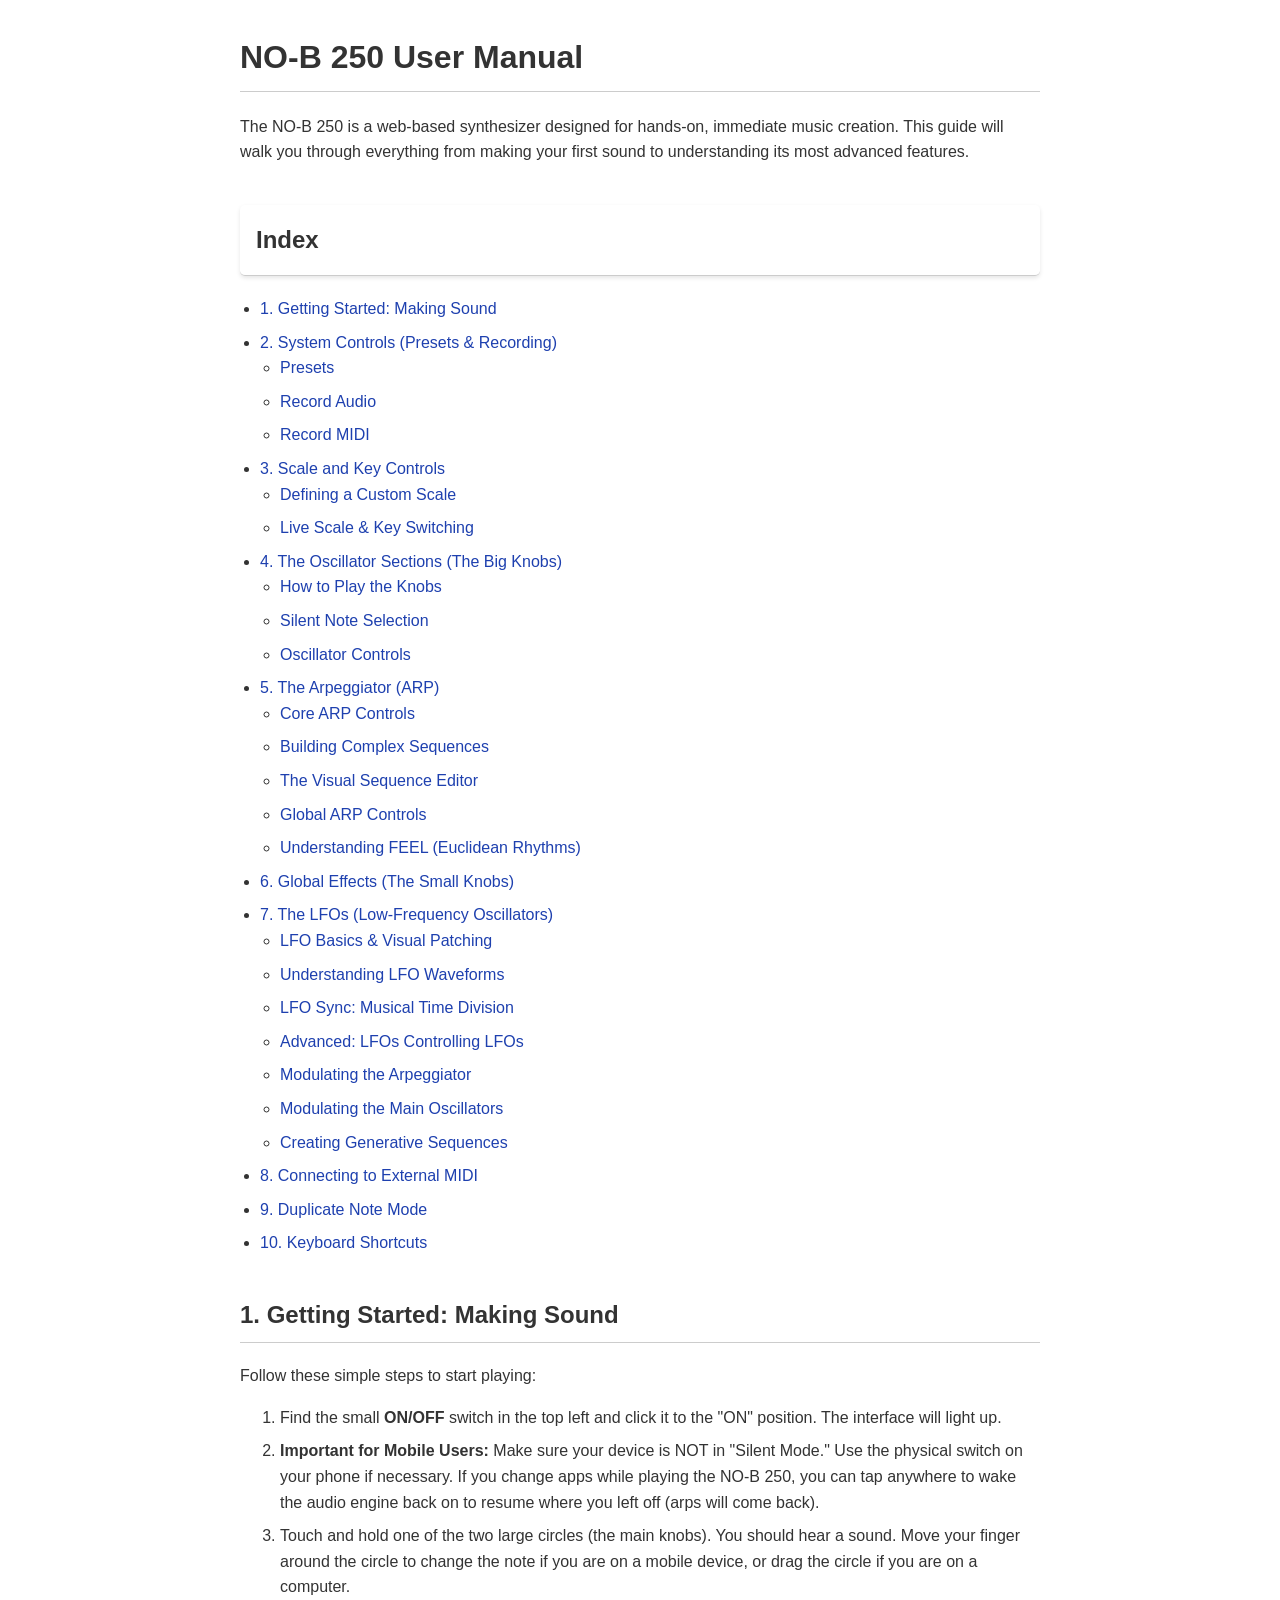
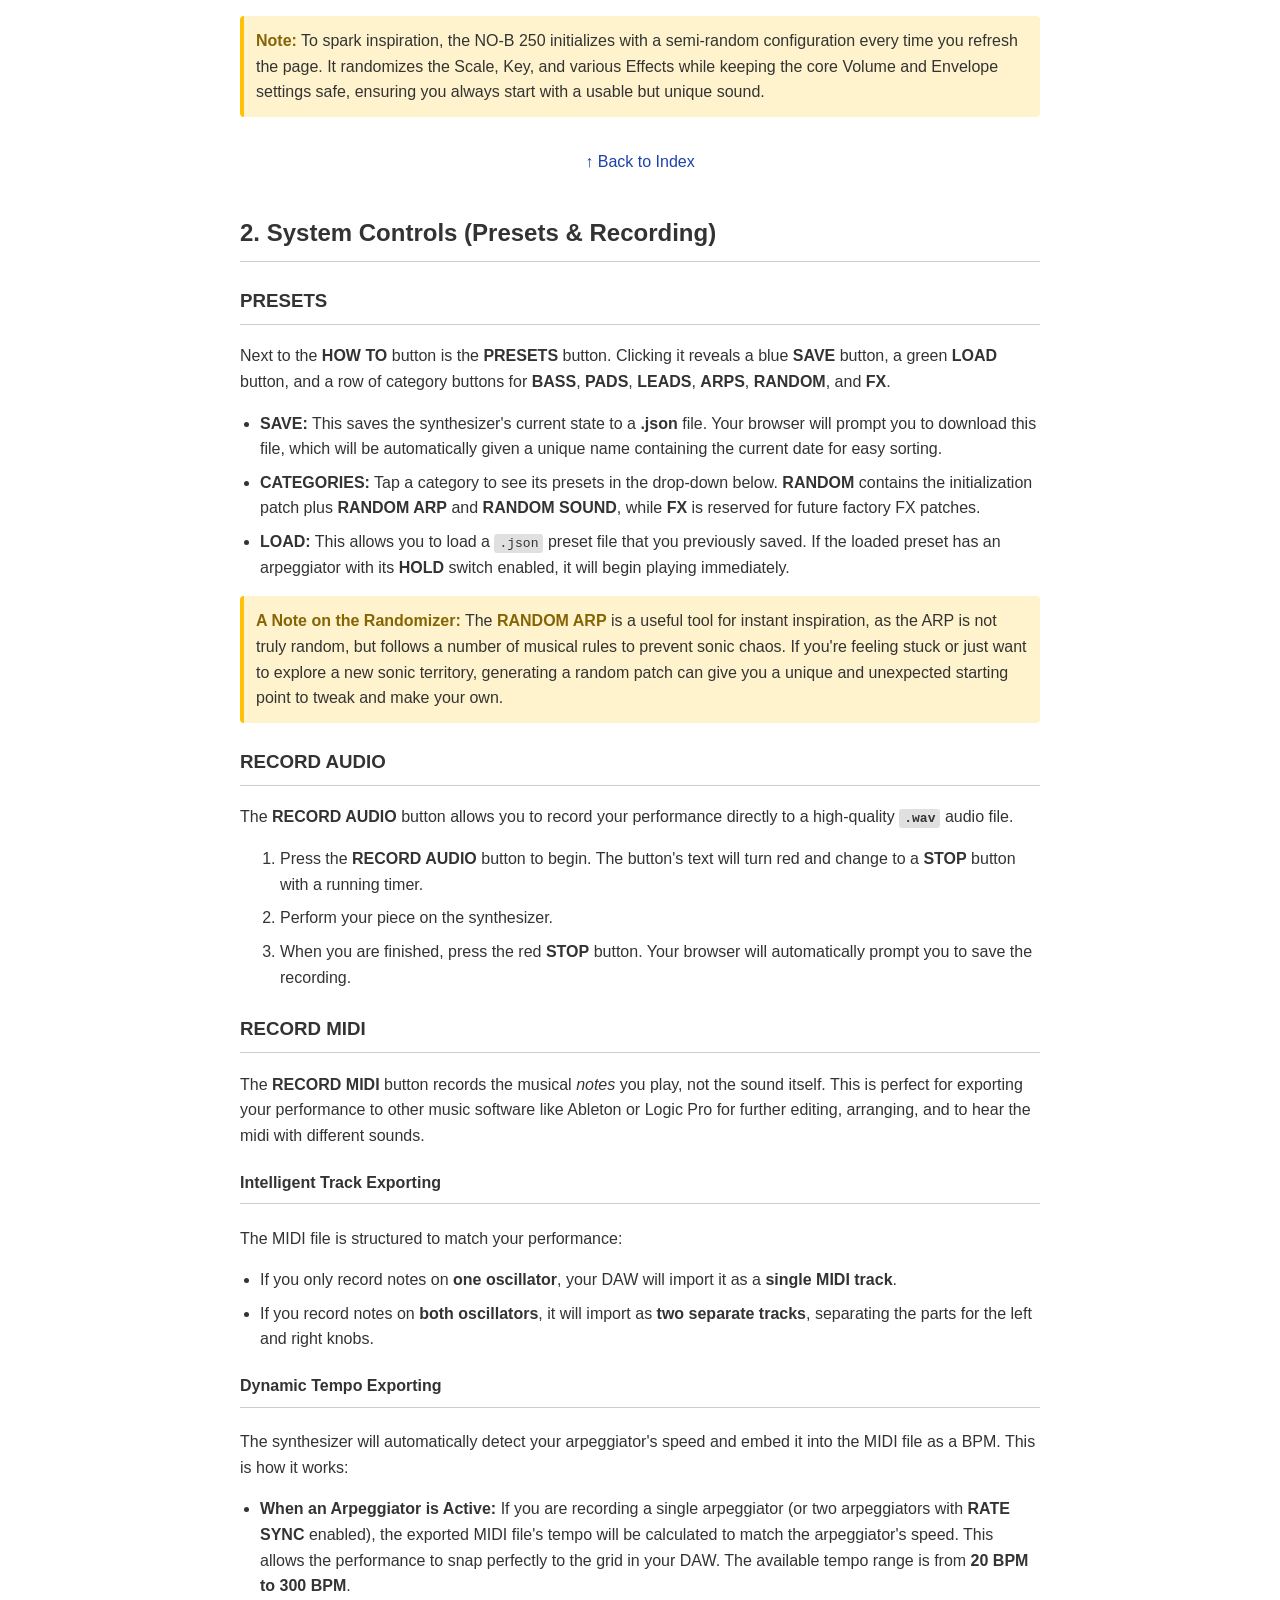
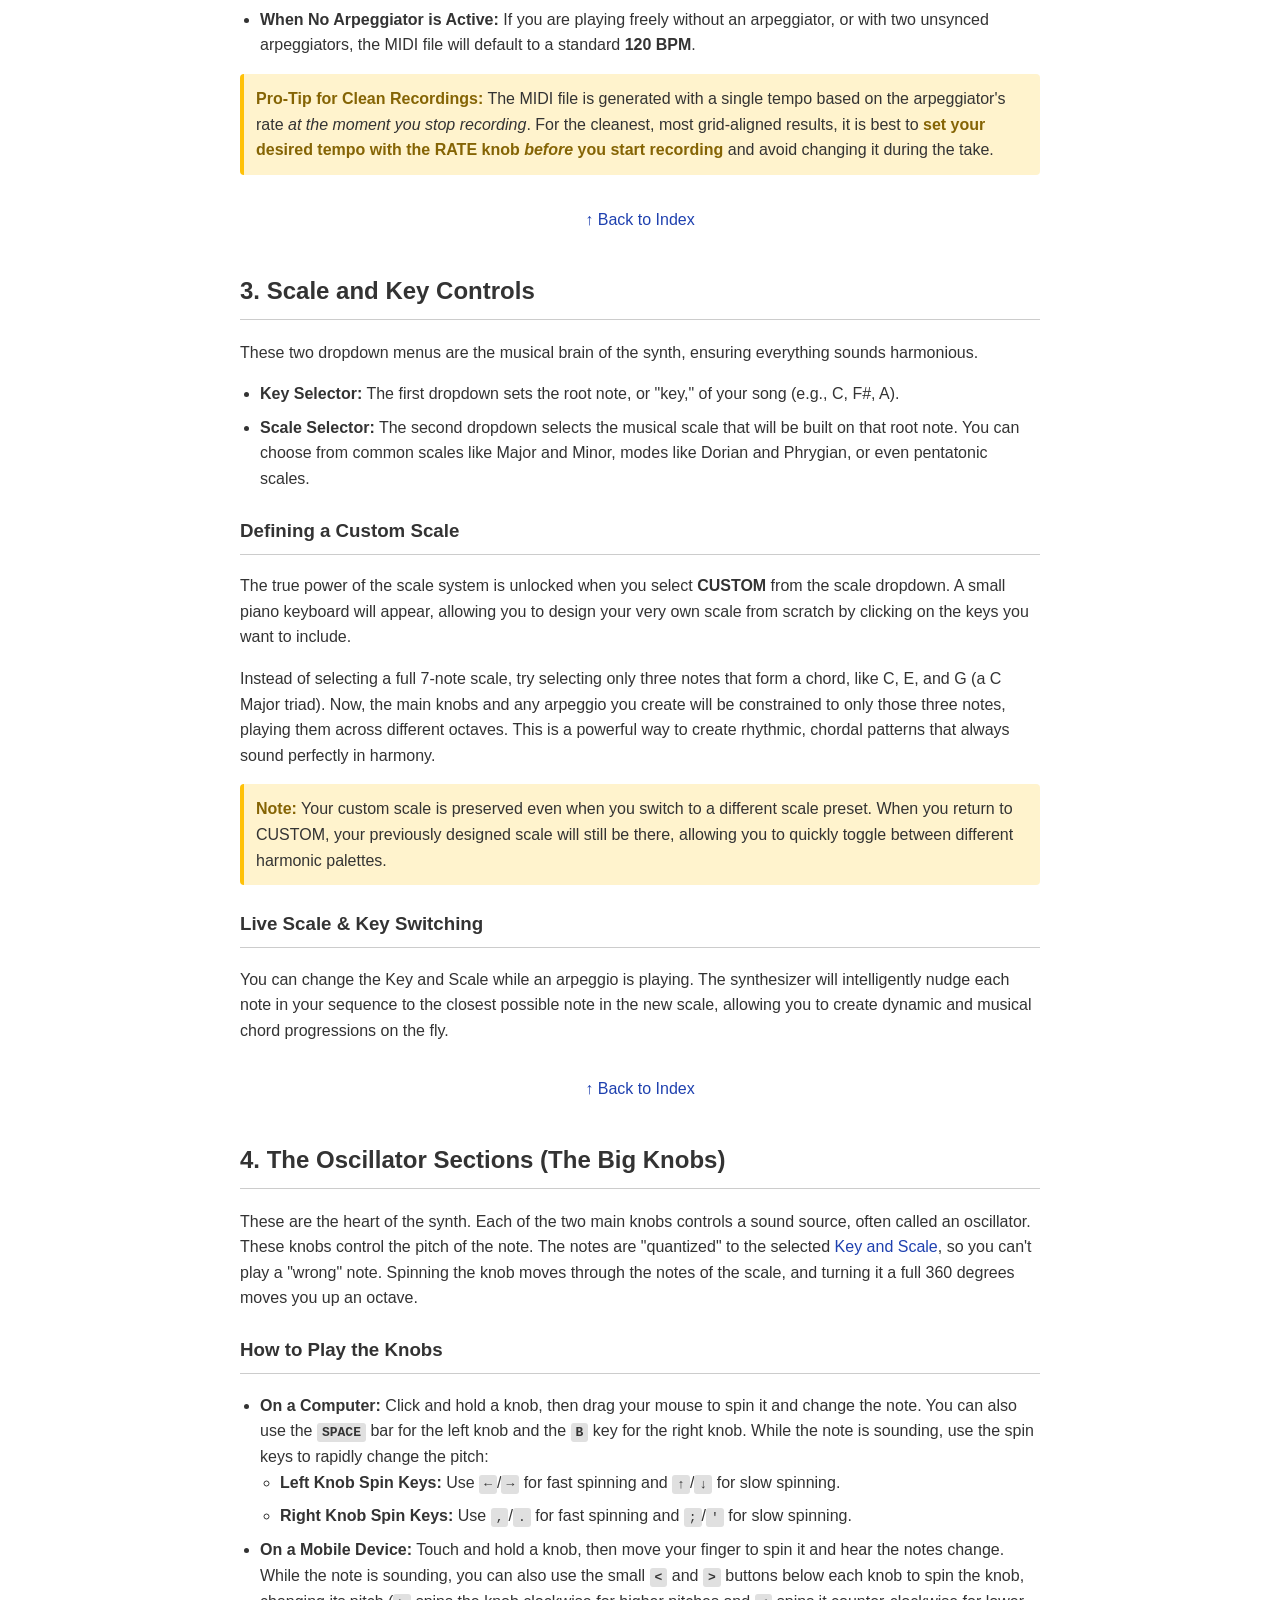
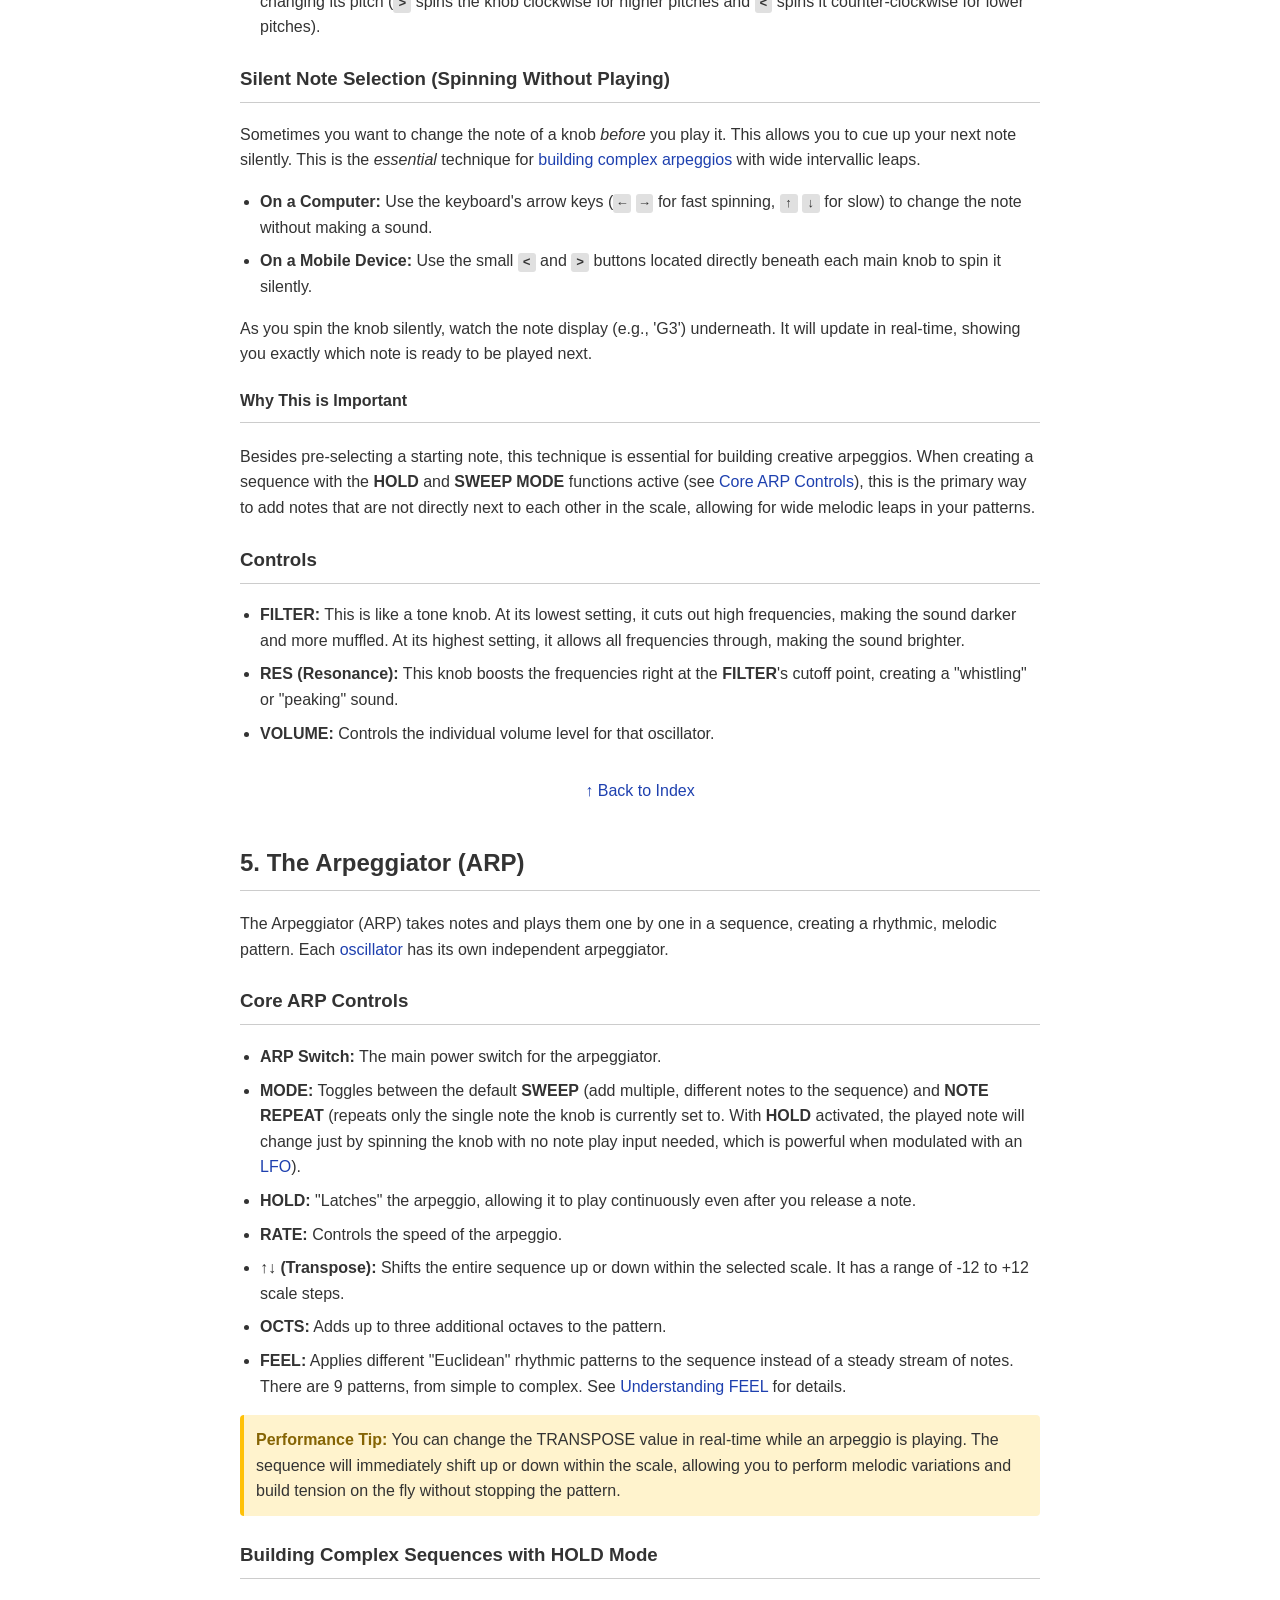
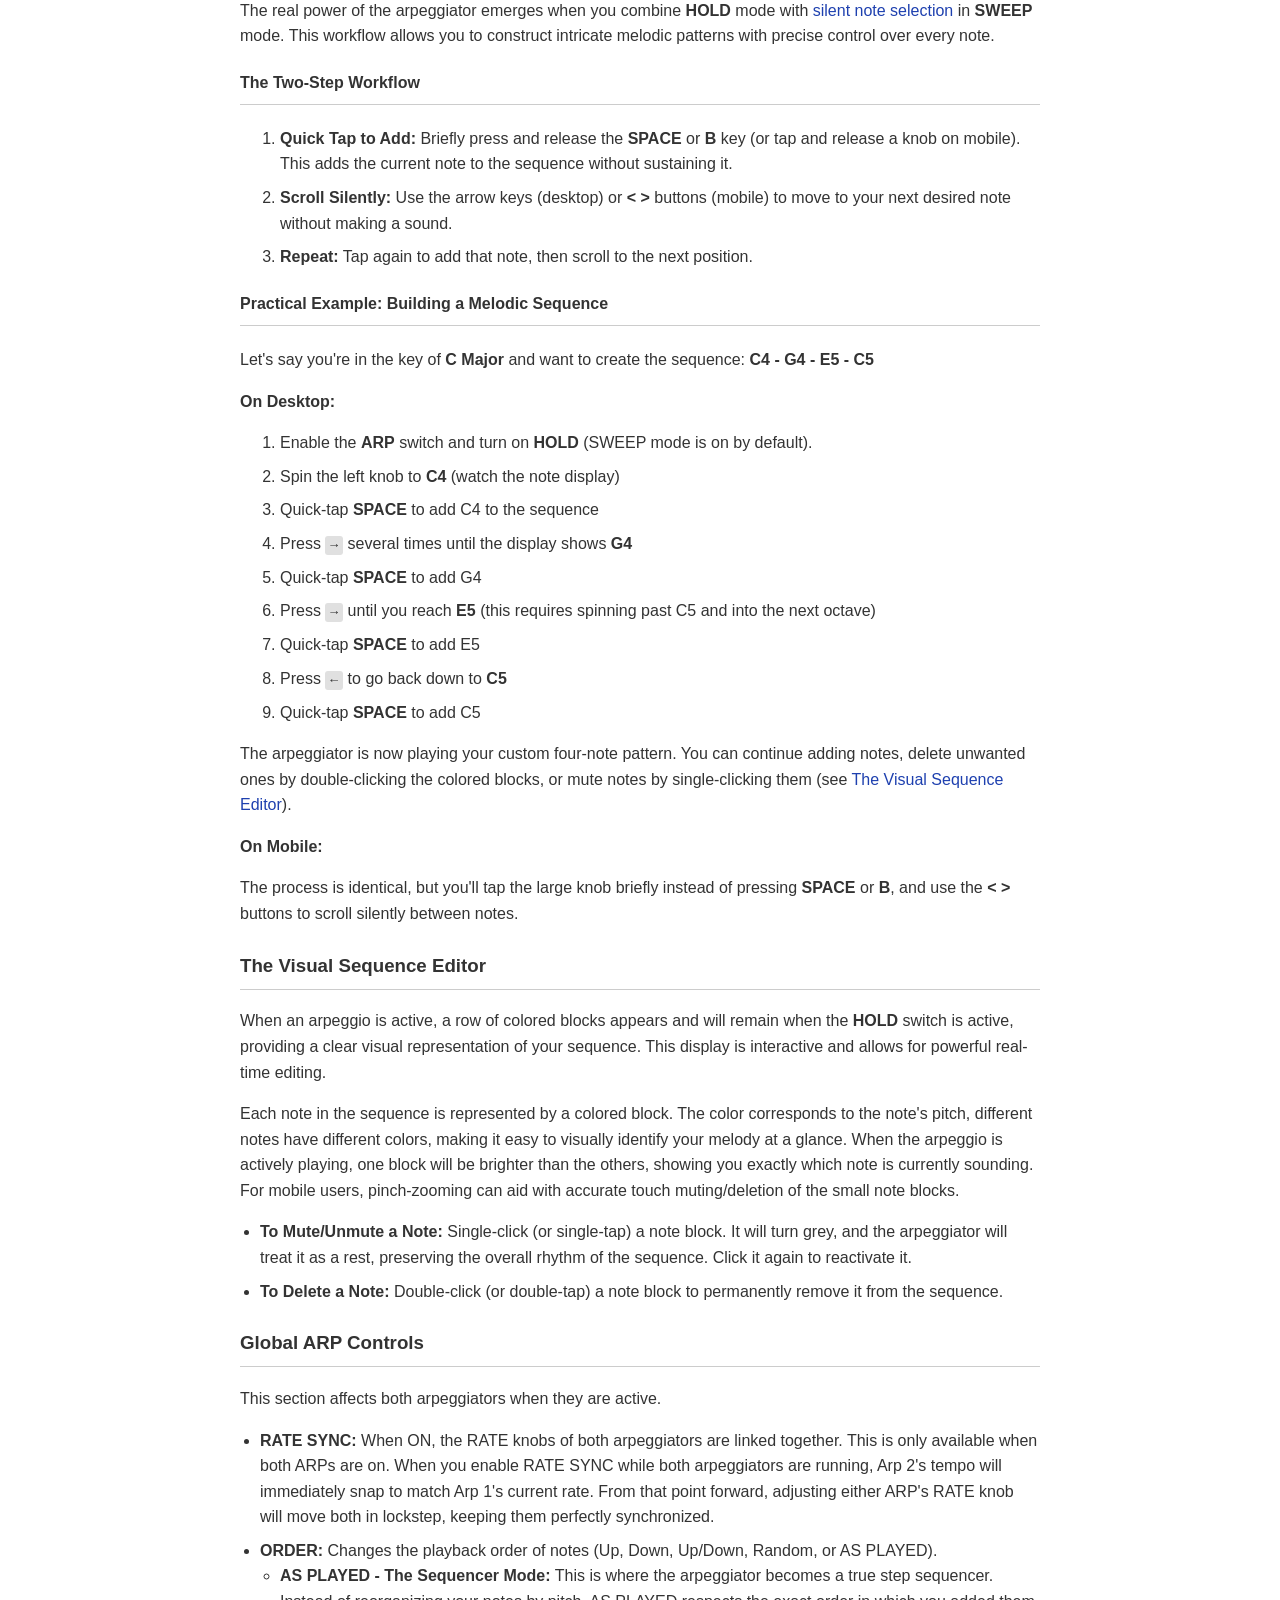
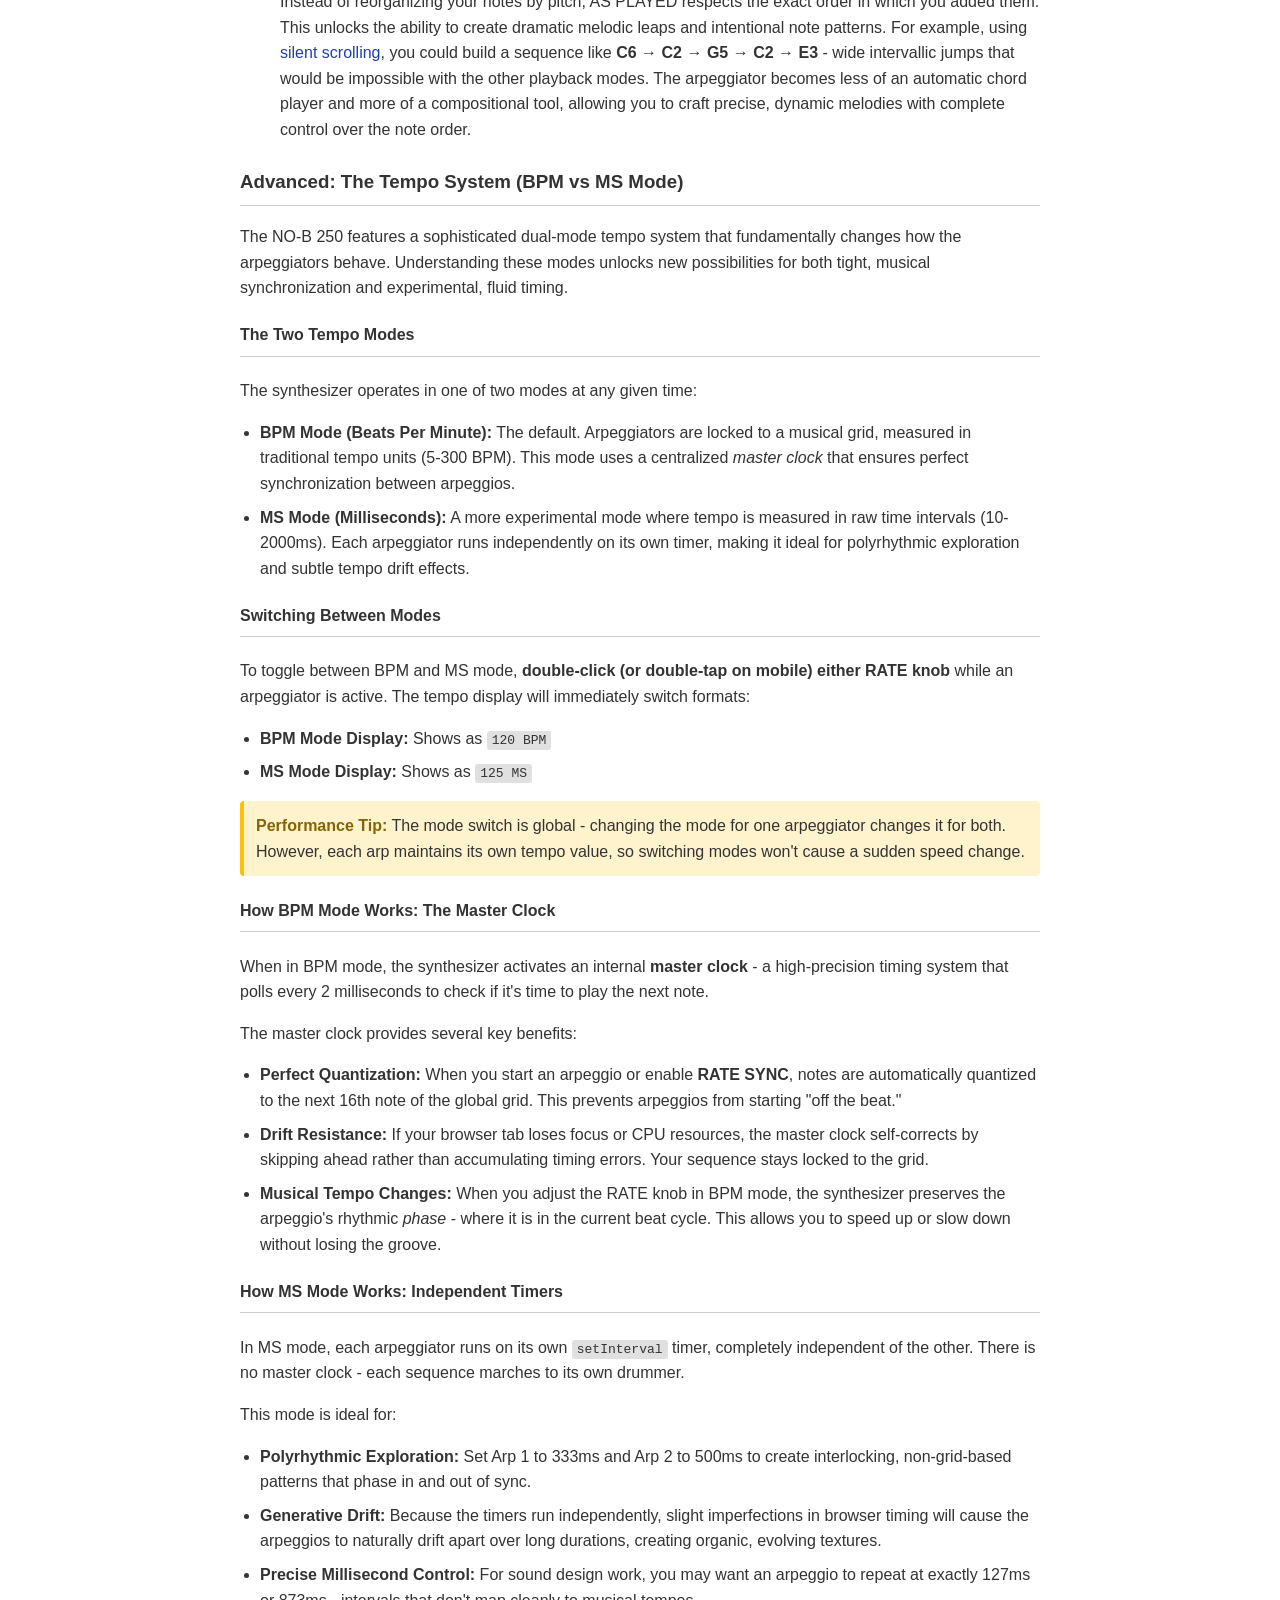
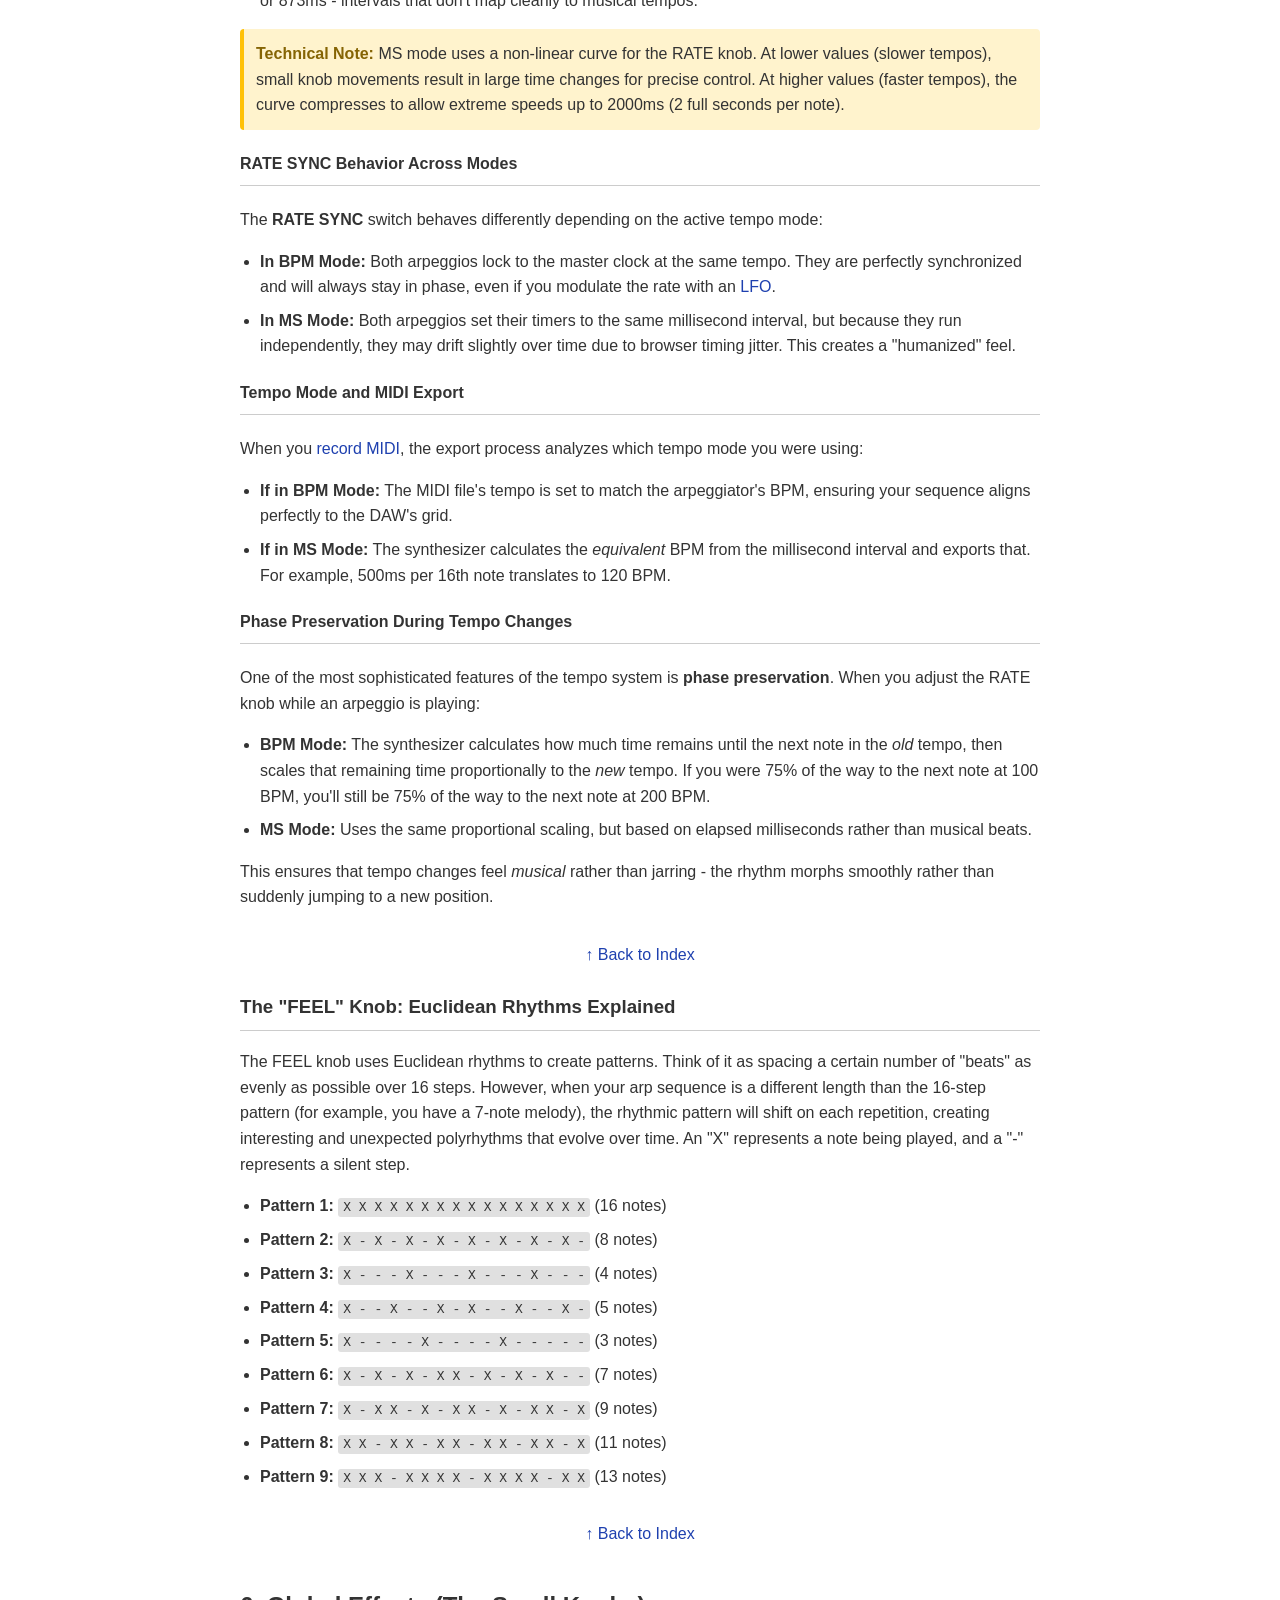
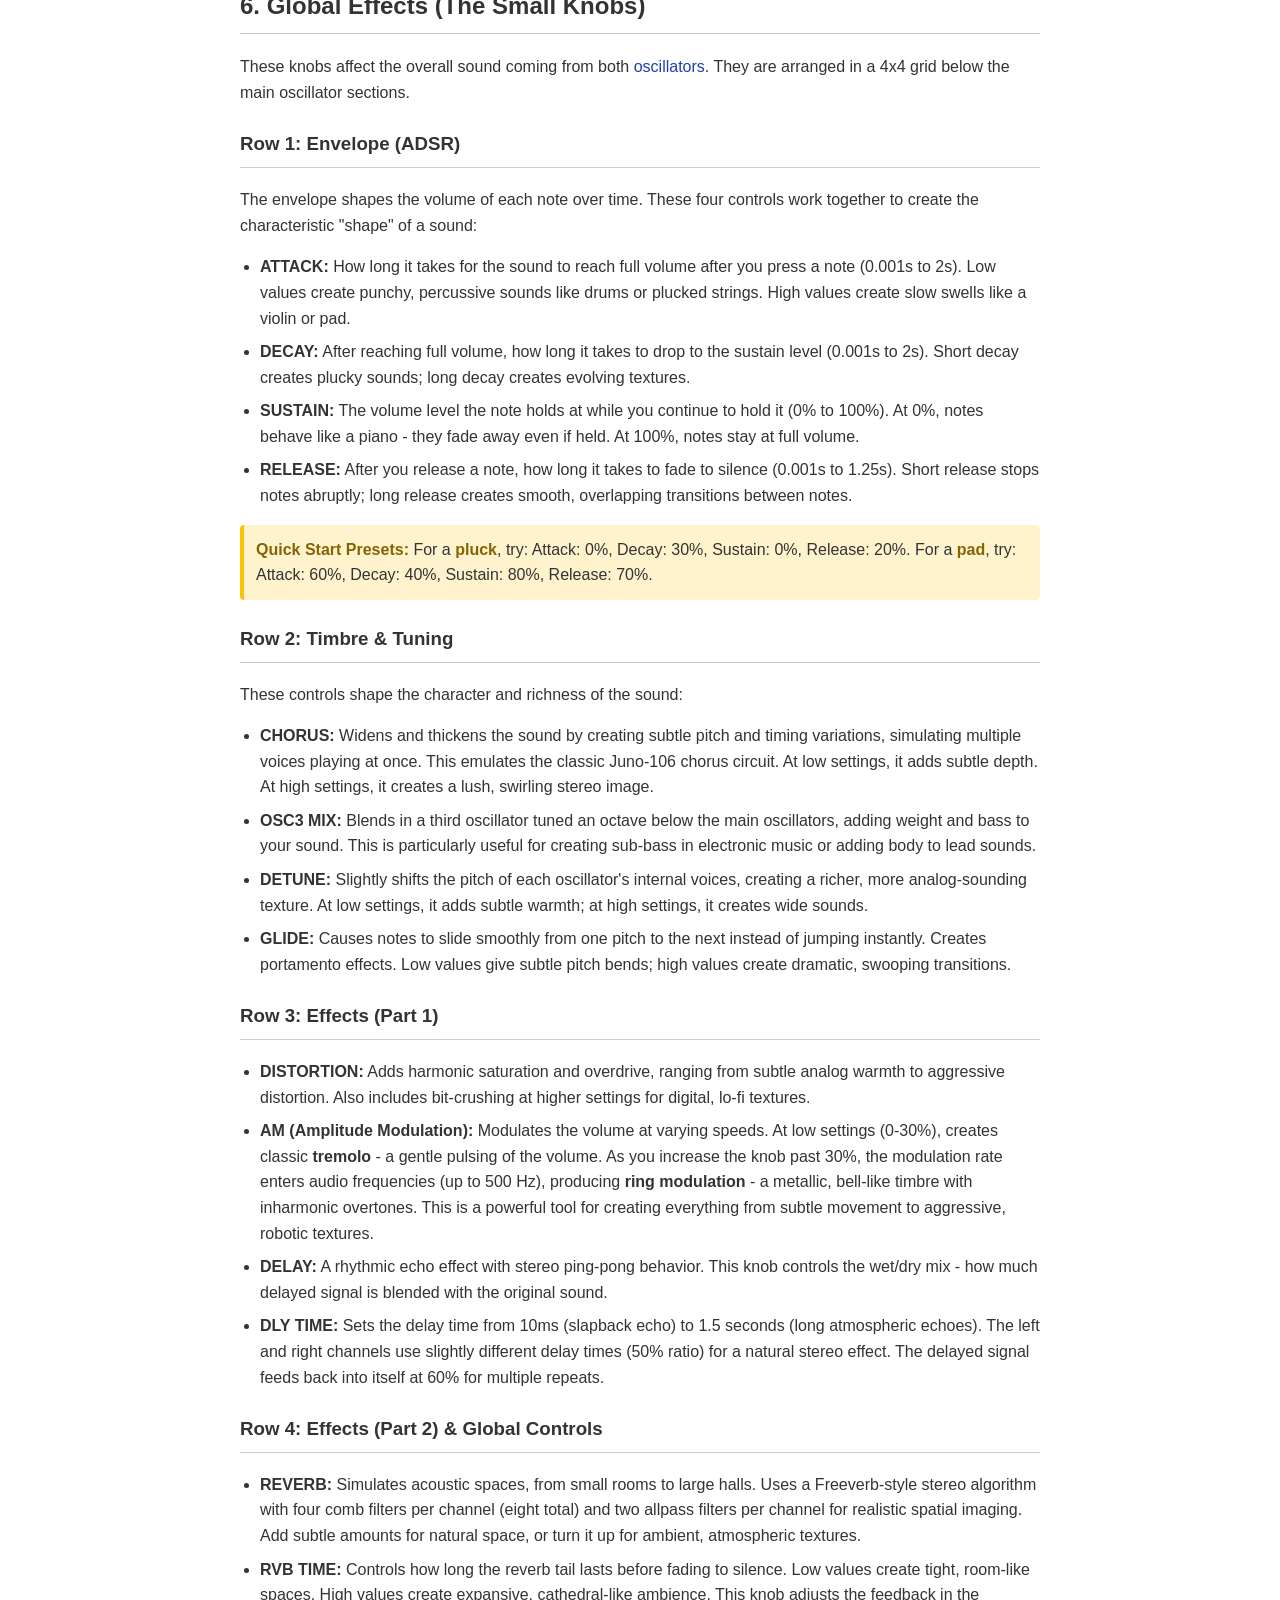
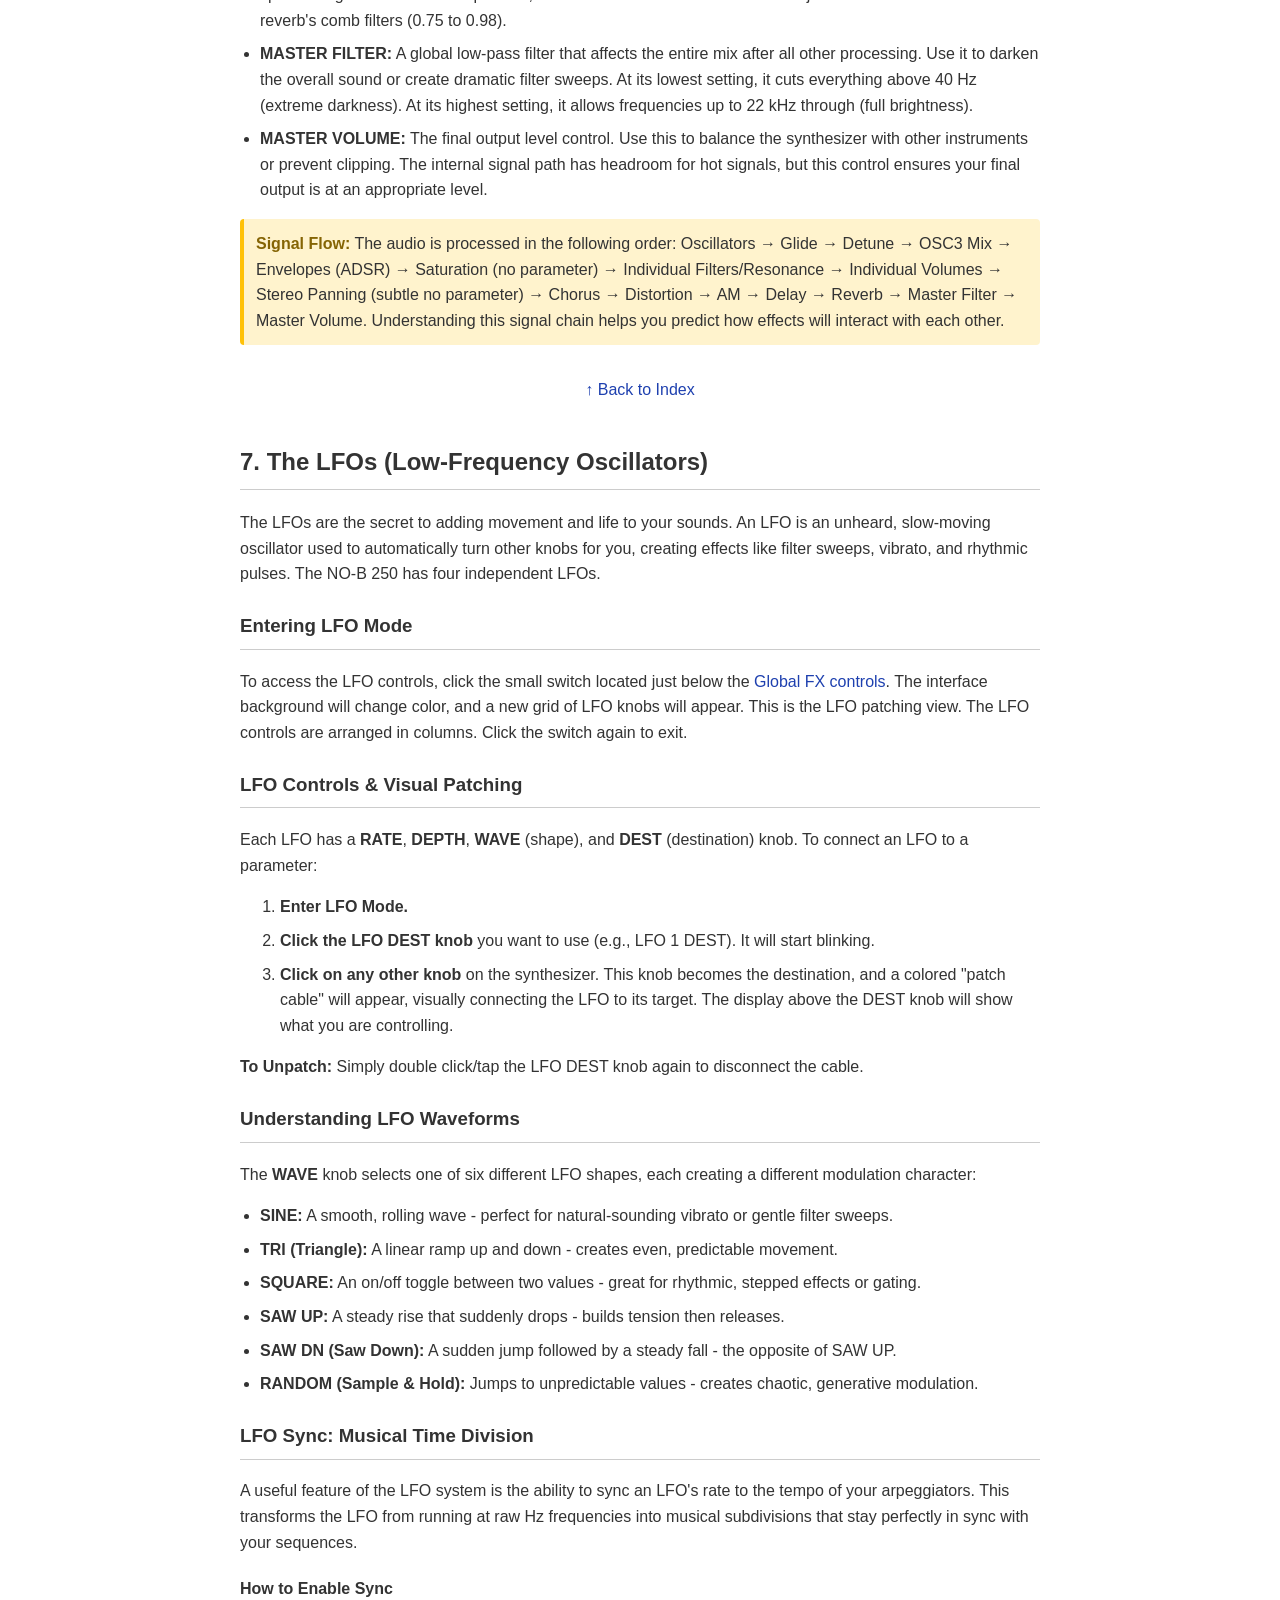
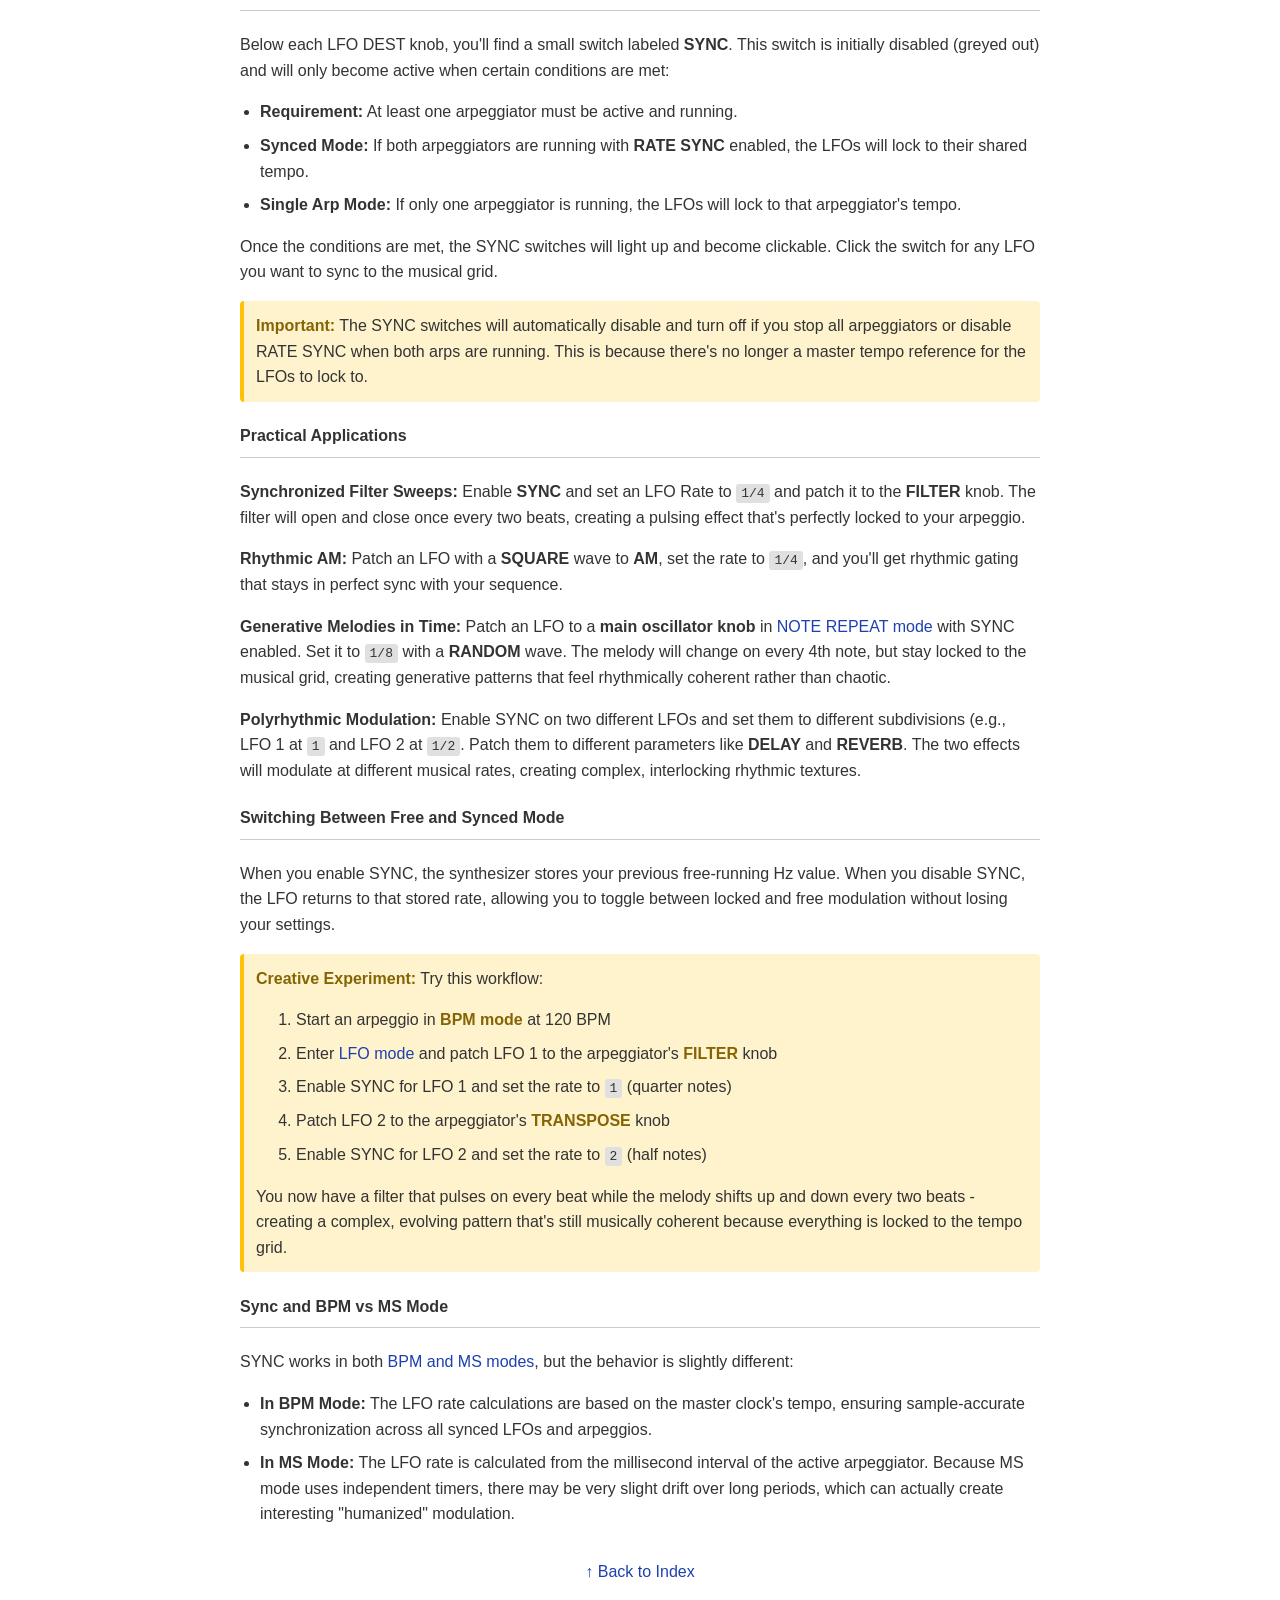
==== commit 89c624f3: "Add preset navigation and refine random category" ====
--- a/manual.html
+++ b/manual.html
@@ -142,10 +142,10 @@
     <h2 id="system-controls">2. System Controls (Presets & Recording)</h2>
     
     <h3 id="presets">PRESETS</h3>
-    <p>Next to the <strong>HOW TO</strong> button is the <strong>PRESETS</strong> button. Clicking it reveals a blue <strong>SAVE</strong> button, a green <strong>LOAD</strong> button, and a row of category buttons for <strong>BASS</strong>, <strong>PADS</strong>, <strong>LEADS</strong>, <strong>ARPS</strong>, <strong>OTHER</strong>, and <strong>FX</strong>.</p>
+    <p>Next to the <strong>HOW TO</strong> button is the <strong>PRESETS</strong> button. Clicking it reveals a blue <strong>SAVE</strong> button, a green <strong>LOAD</strong> button, and a row of category buttons for <strong>BASS</strong>, <strong>PADS</strong>, <strong>LEADS</strong>, <strong>ARPS</strong>, <strong>RANDOM</strong>, and <strong>FX</strong>.</p>
     <ul>
         <li><strong>SAVE:</strong> This saves the synthesizer's current state to a <strong>.json</strong> file. Your browser will prompt you to download this file, which will be automatically given a unique name containing the current date for easy sorting.</li>
-        <li><strong>CATEGORIES:</strong> Tap a category to see its presets in the drop-down below. <strong>OTHER</strong> contains the initialization patch plus <strong>RANDOM ARP</strong> and <strong>RANDOM SOUND</strong>, while <strong>FX</strong> is reserved for future factory FX patches.</li>
+        <li><strong>CATEGORIES:</strong> Tap a category to see its presets in the drop-down below. <strong>RANDOM</strong> contains the initialization patch plus <strong>RANDOM ARP</strong> and <strong>RANDOM SOUND</strong>, while <strong>FX</strong> is reserved for future factory FX patches.</li>
         <li><strong>LOAD:</strong> This allows you to load a <code>.json</code> preset file that you previously saved. If the loaded preset has an arpeggiator with its <strong>HOLD</strong> switch enabled, it will begin playing immediately.</li>
     </ul>
 
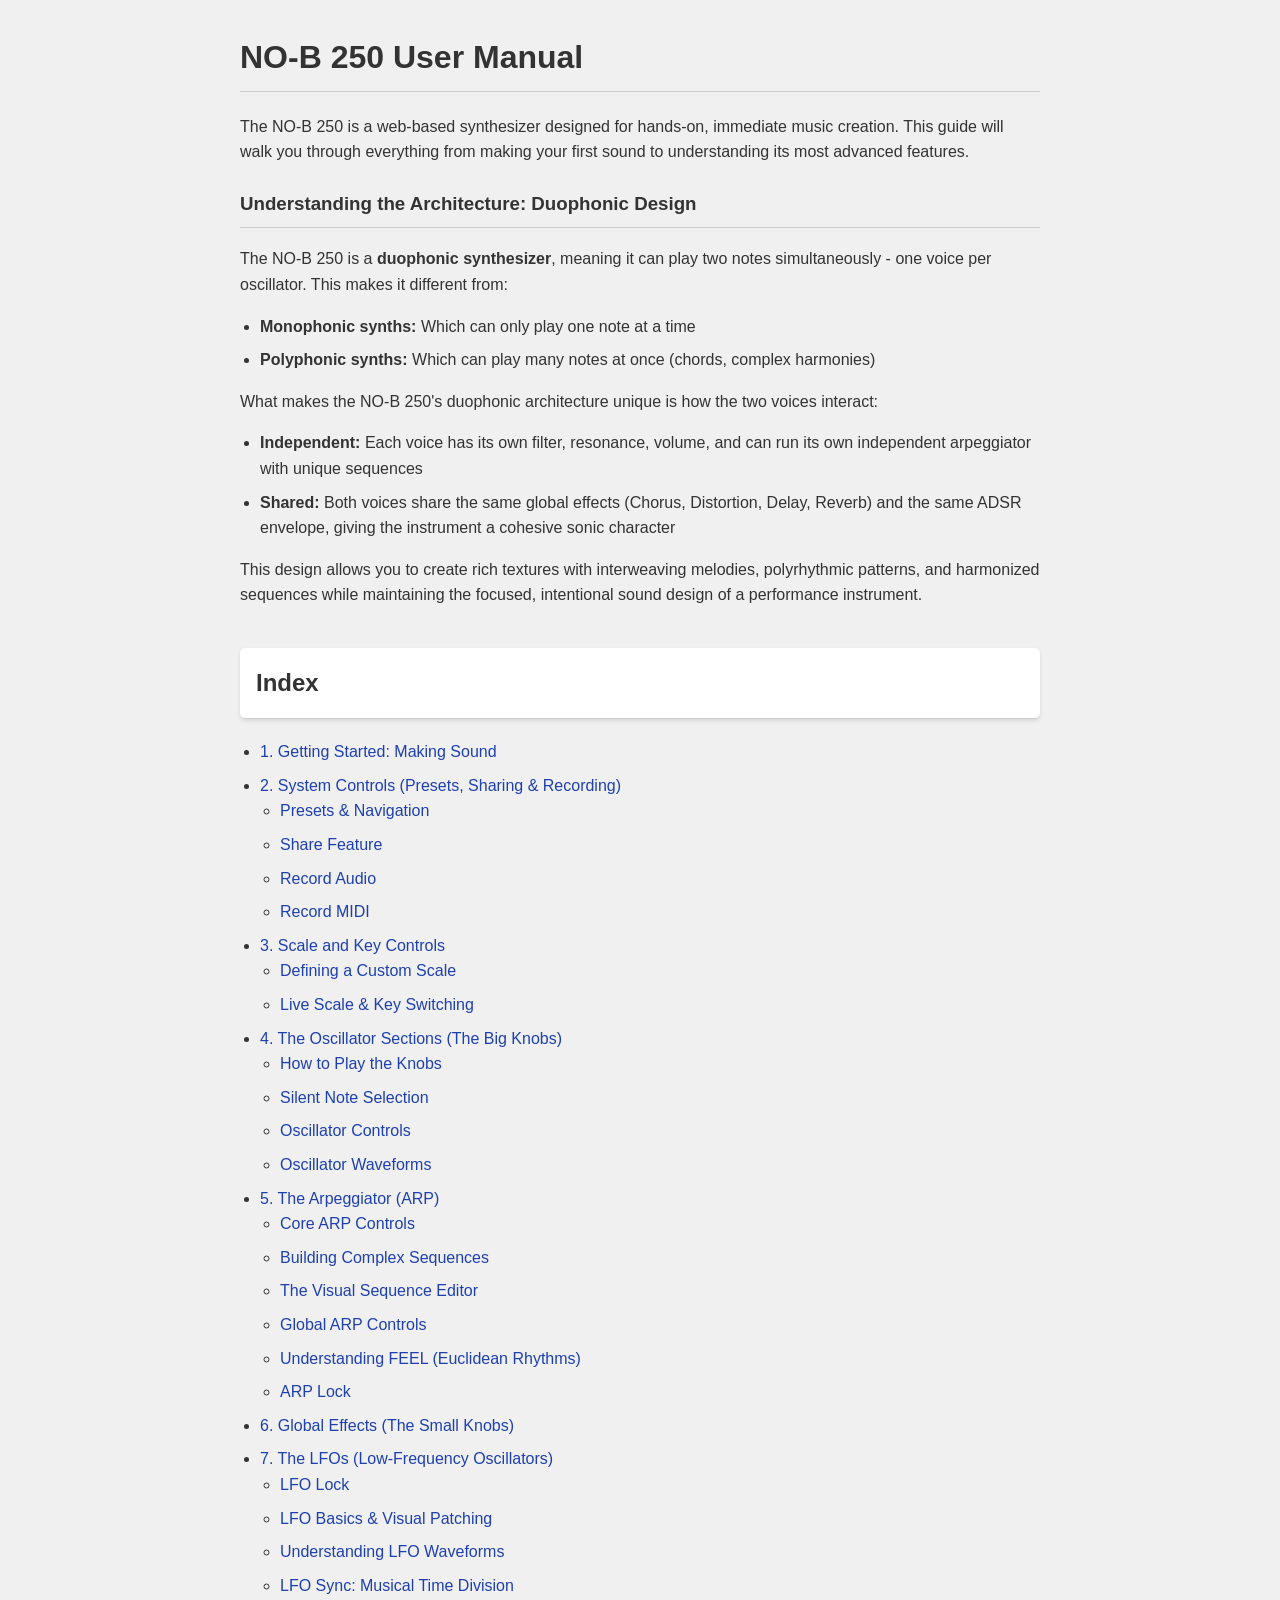
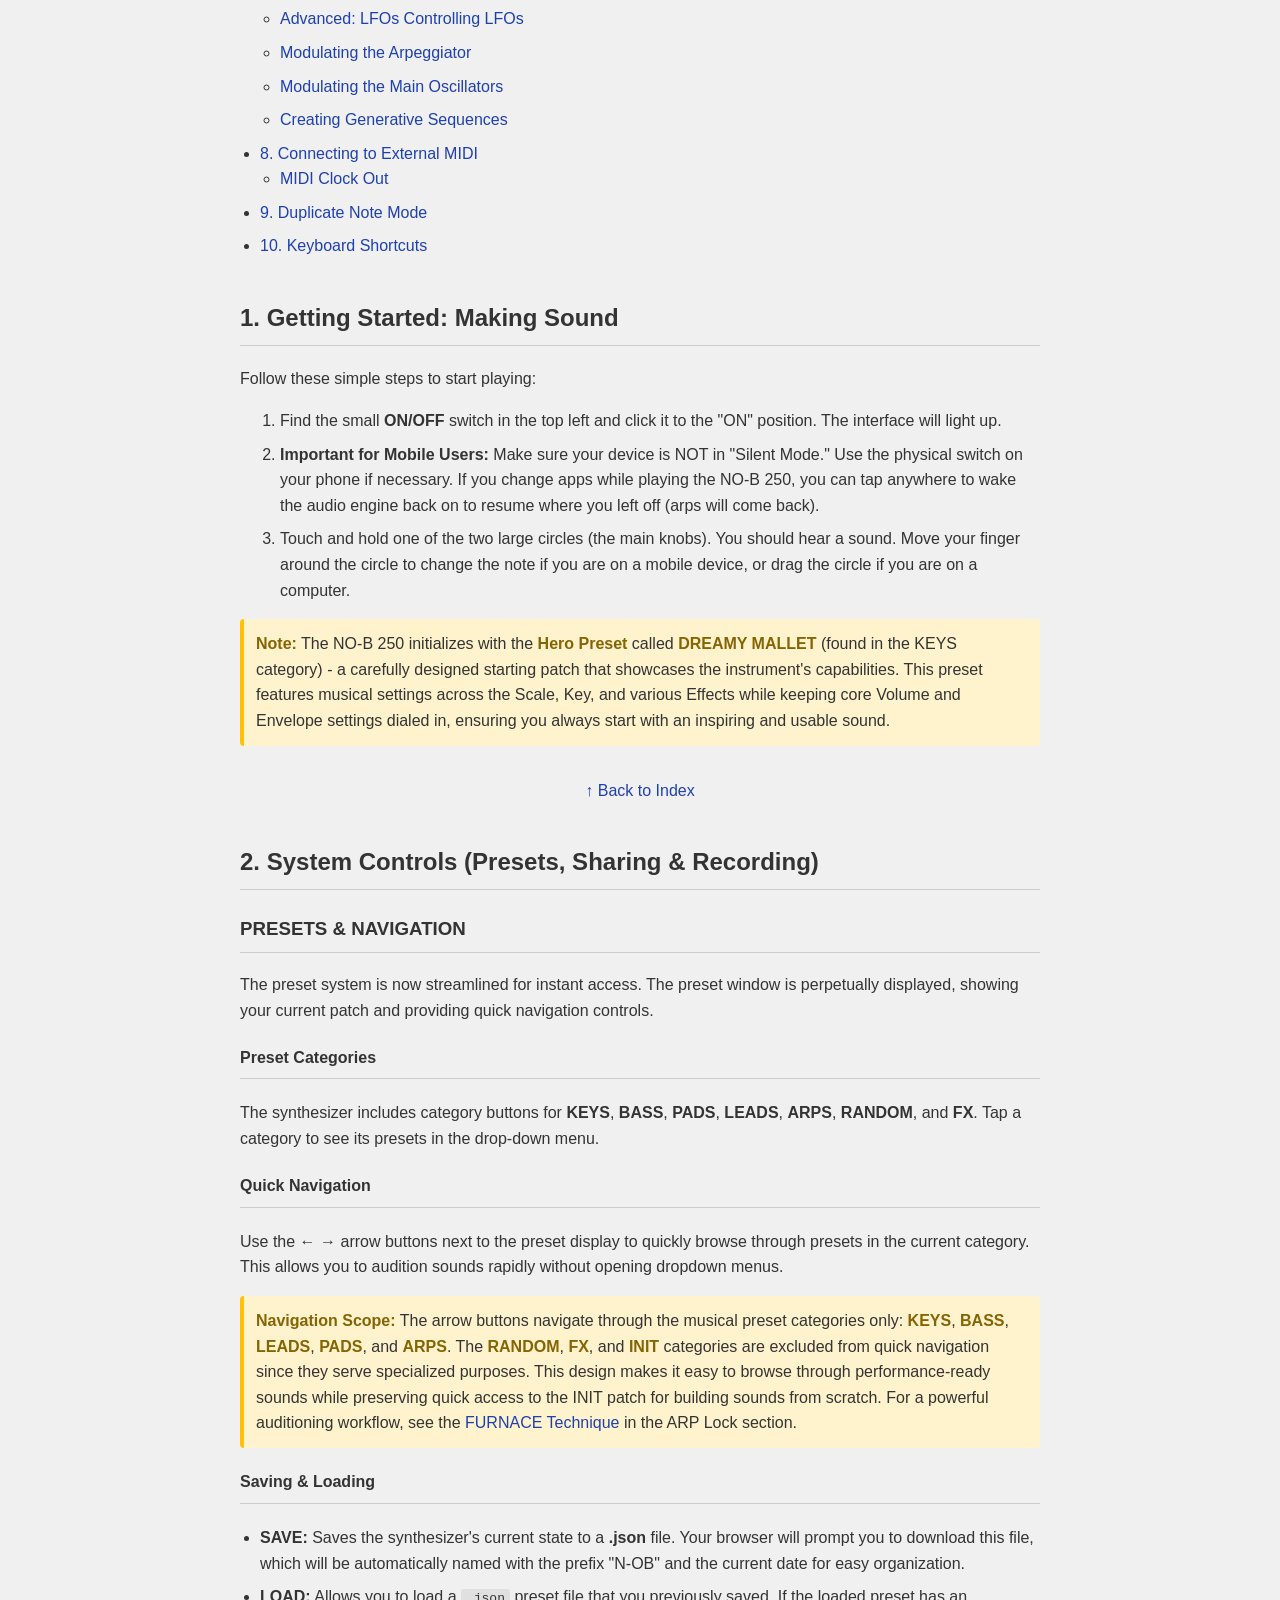
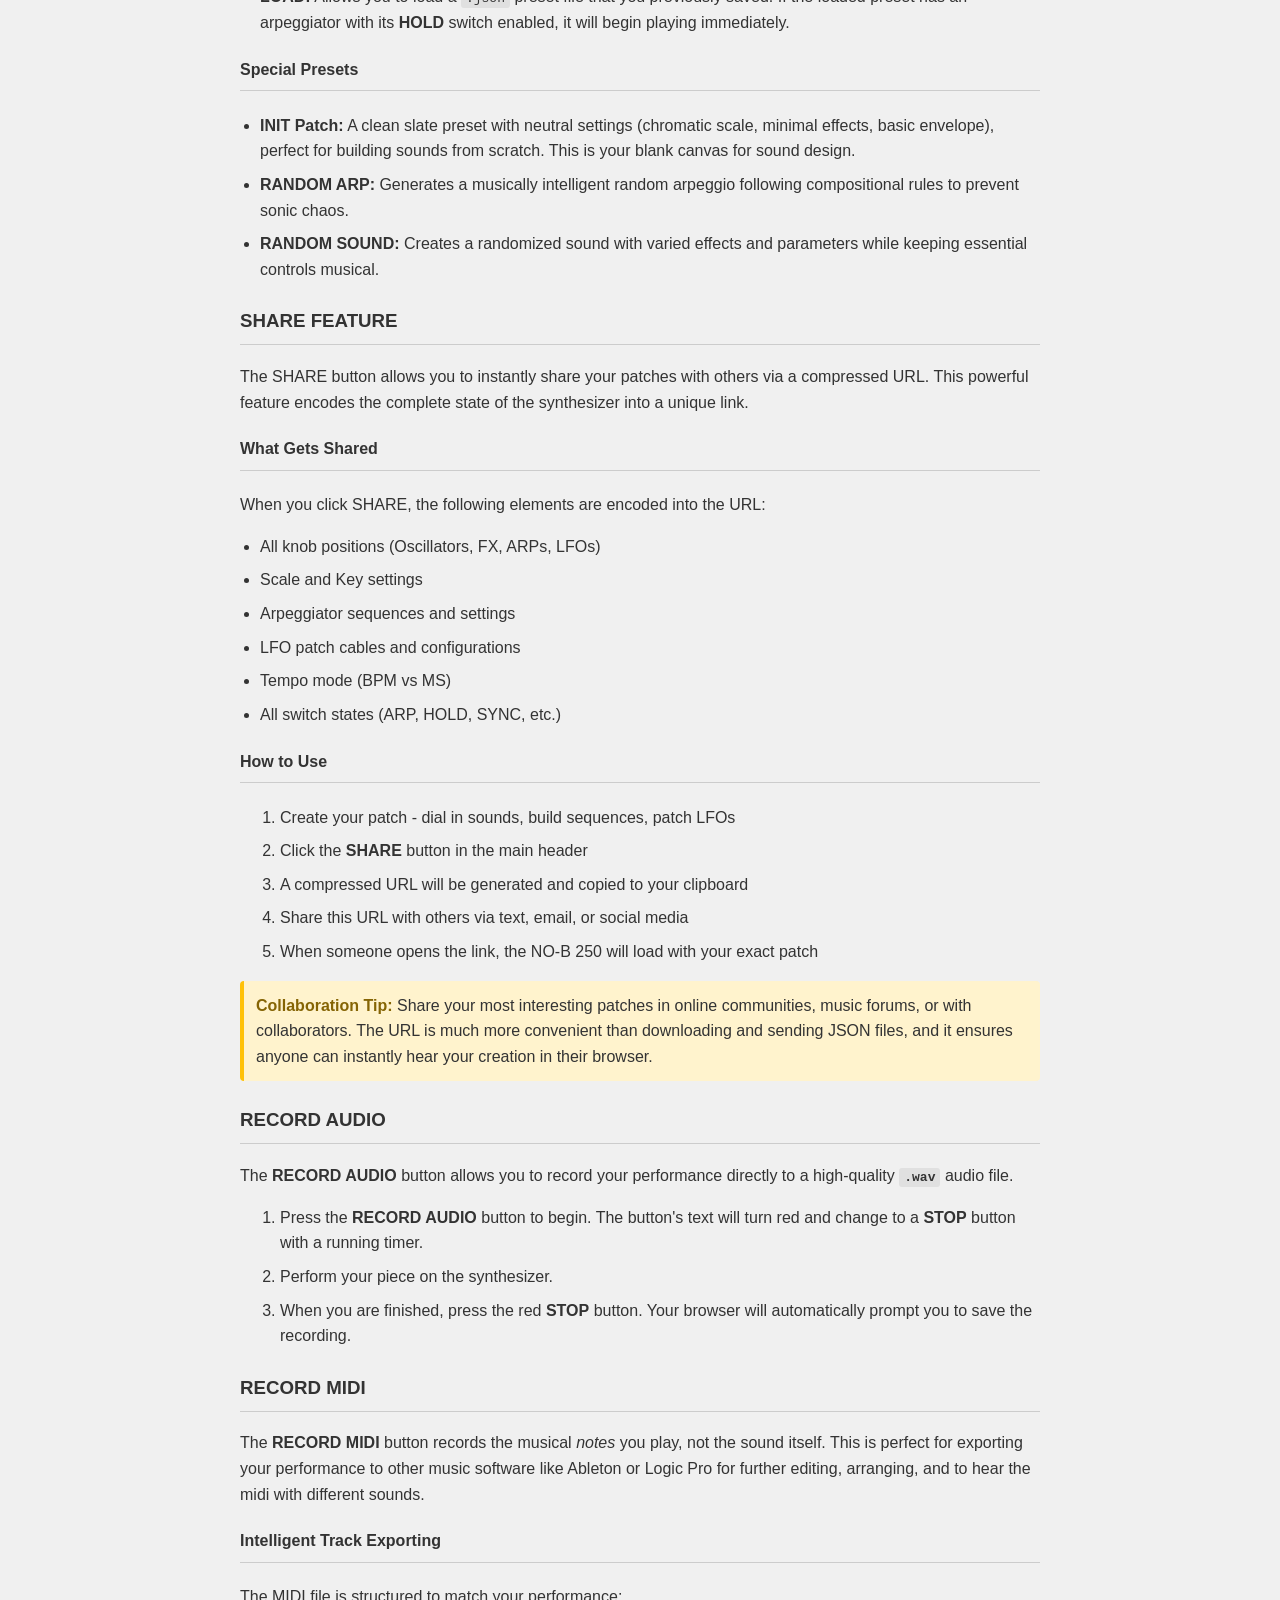
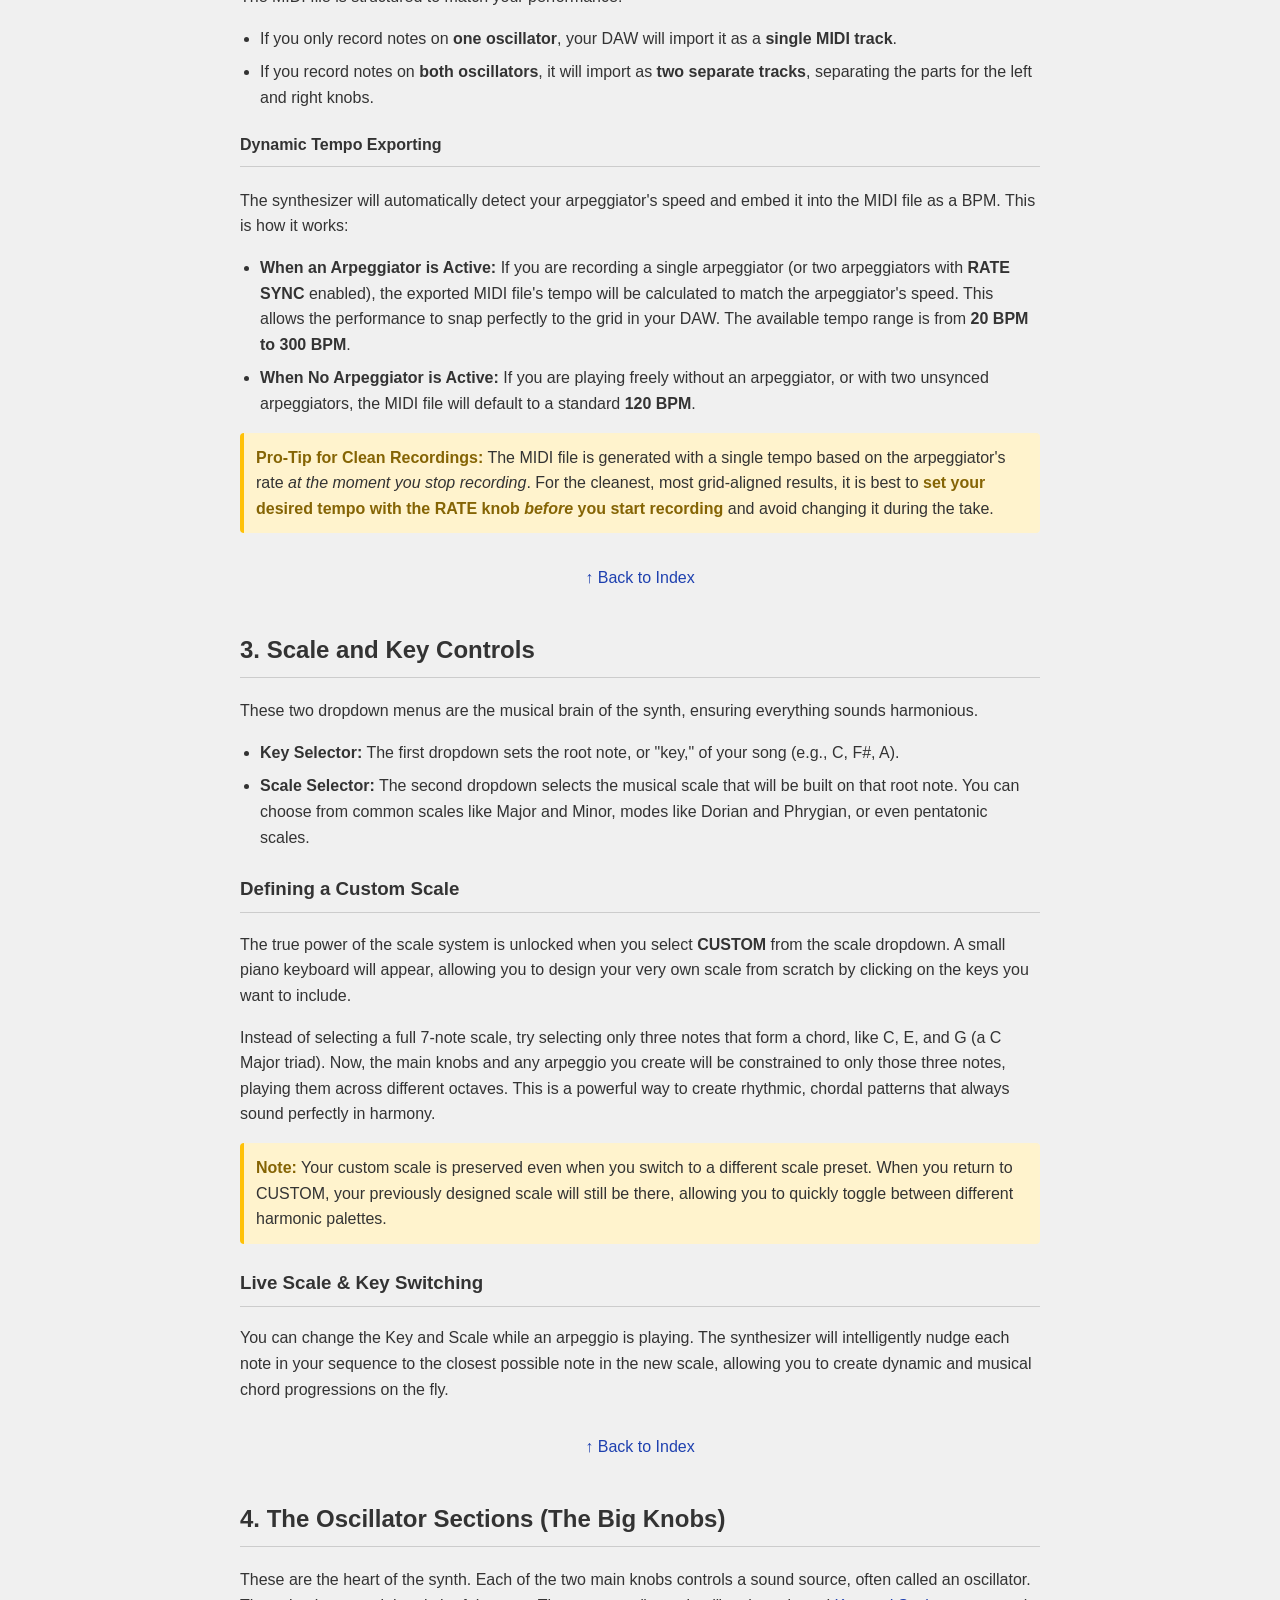
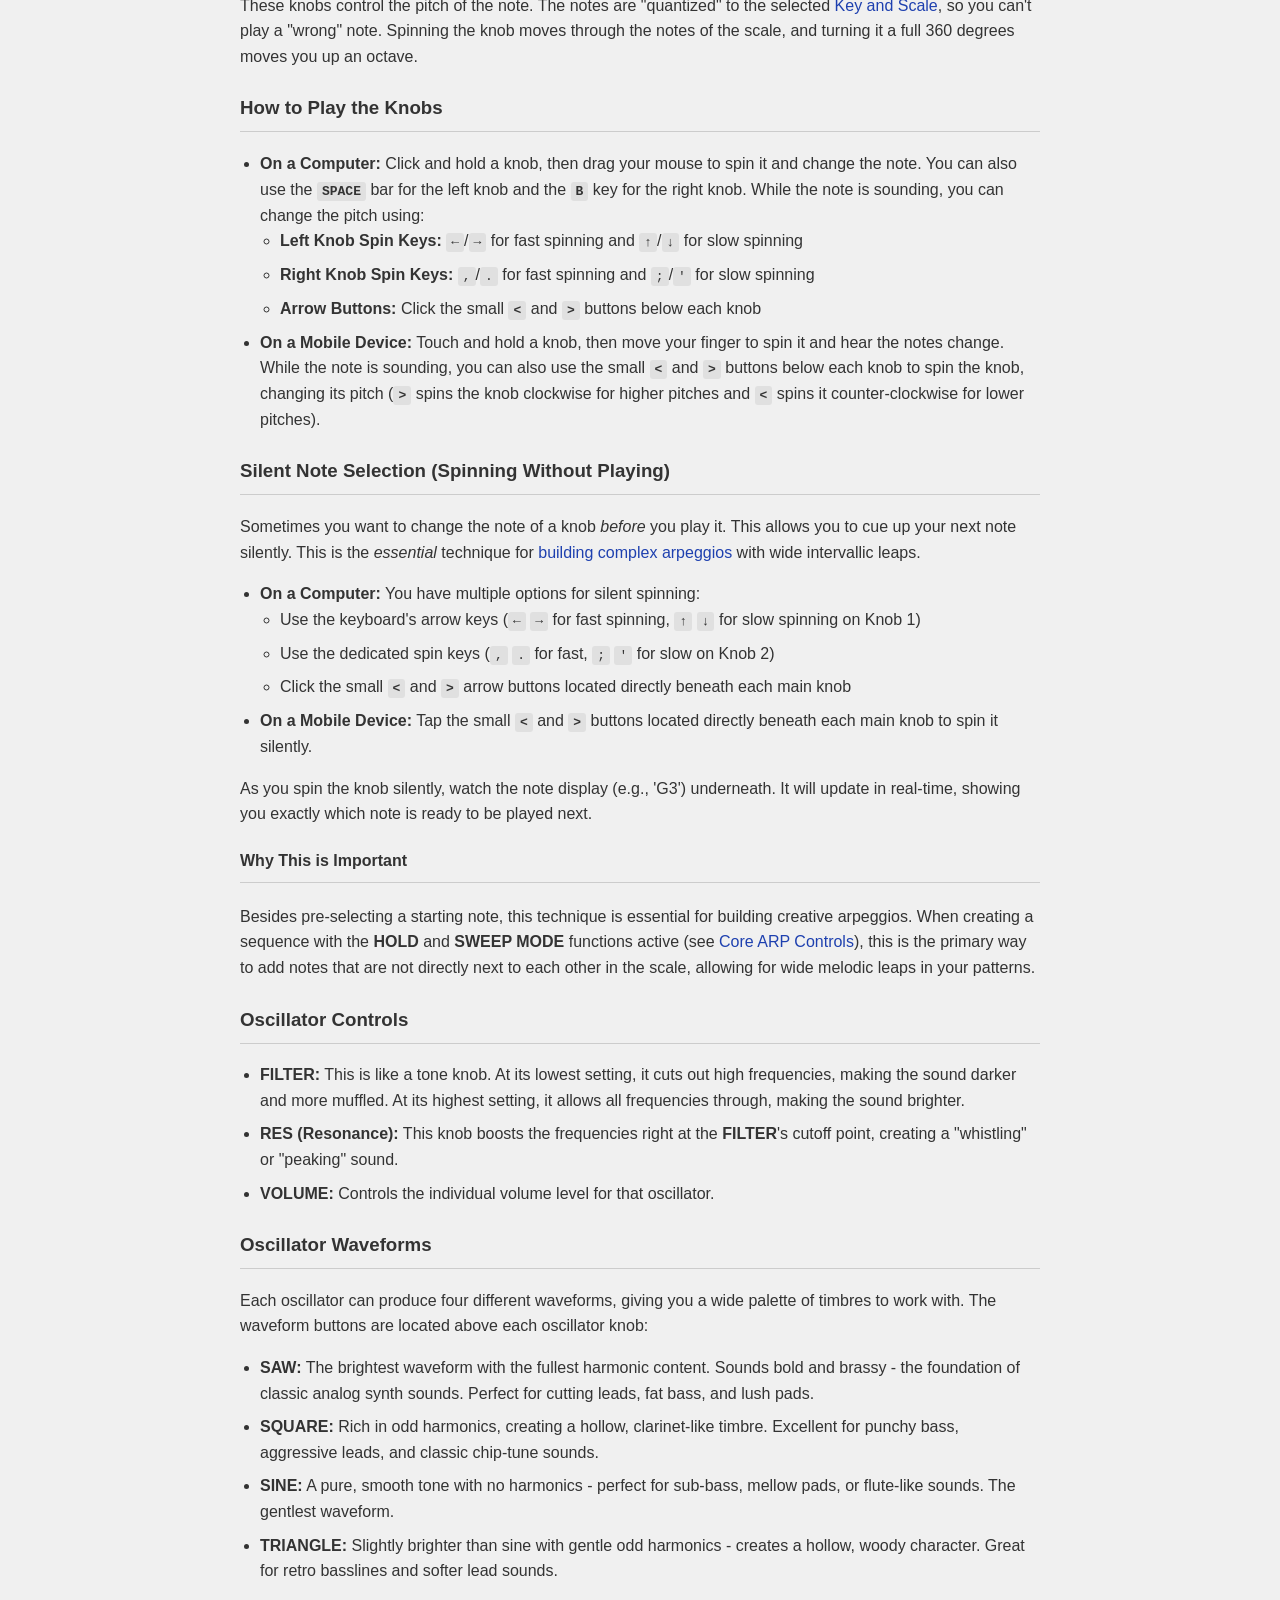
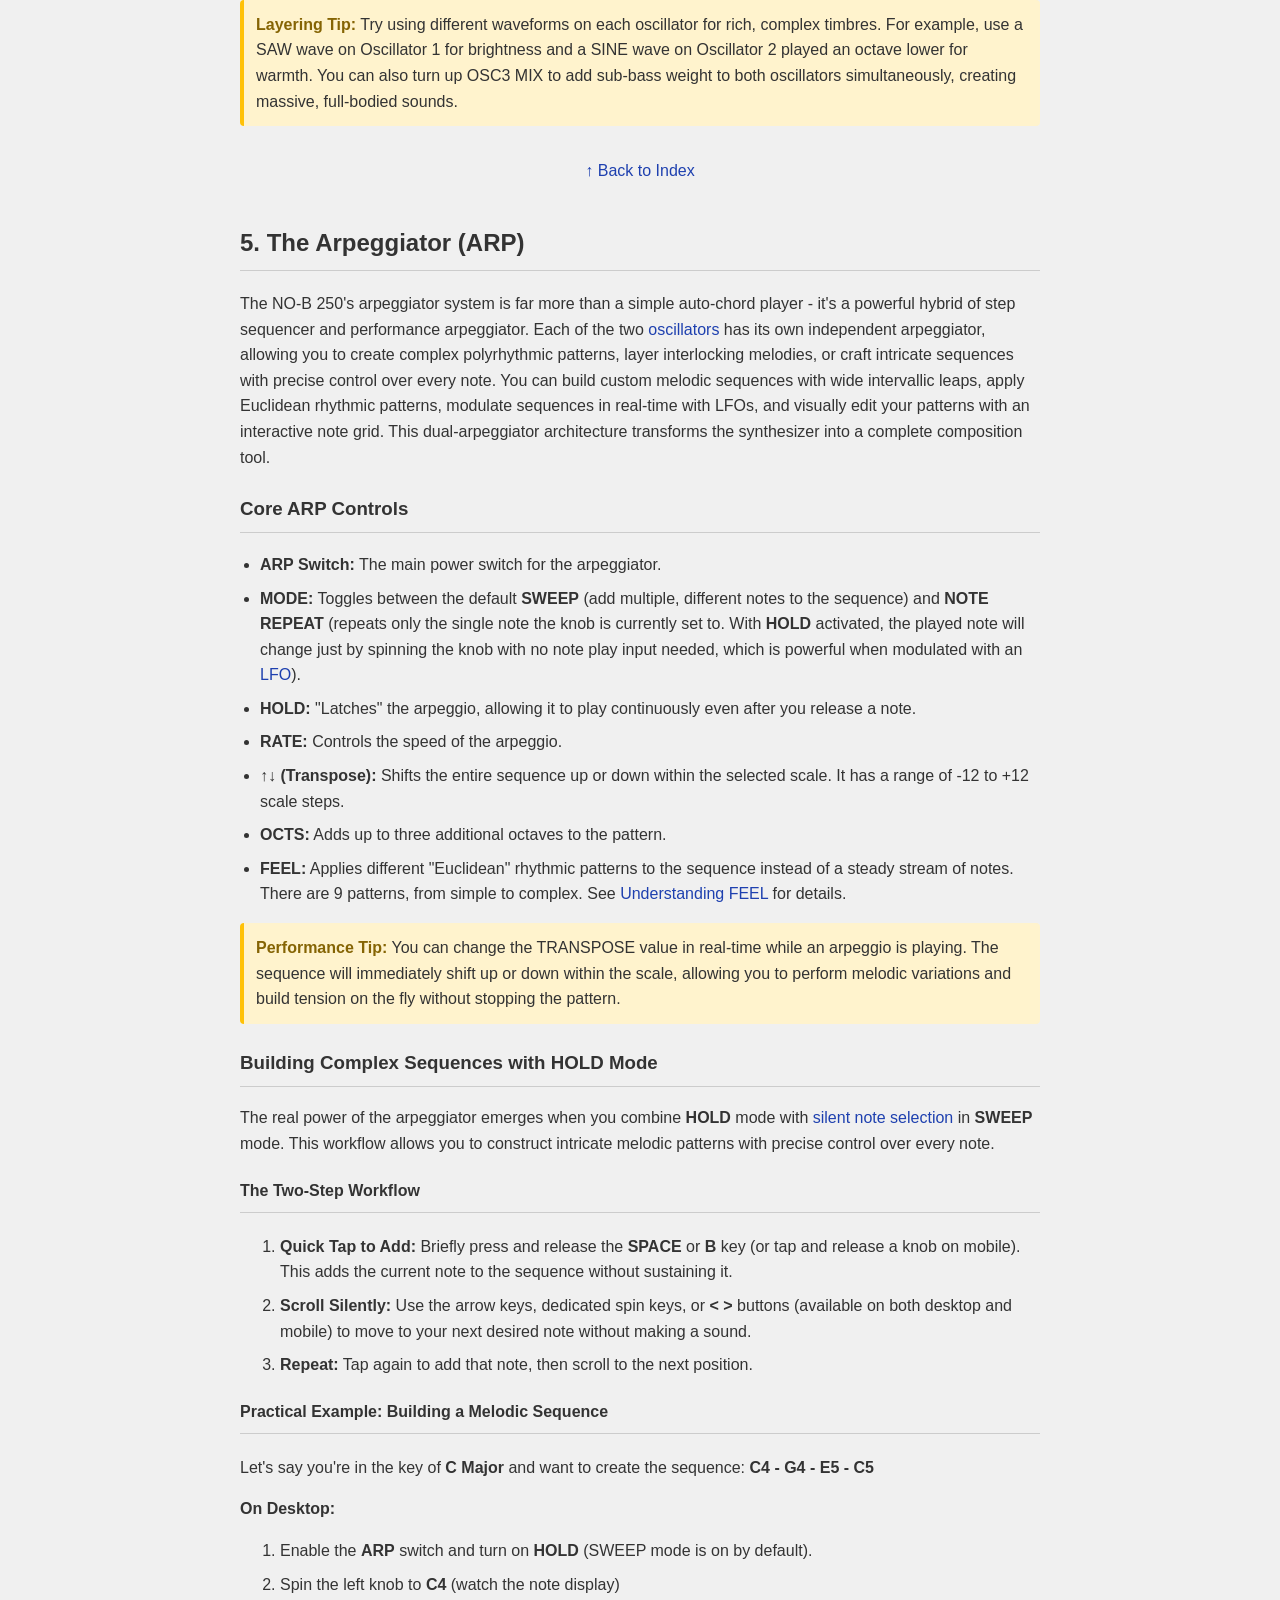
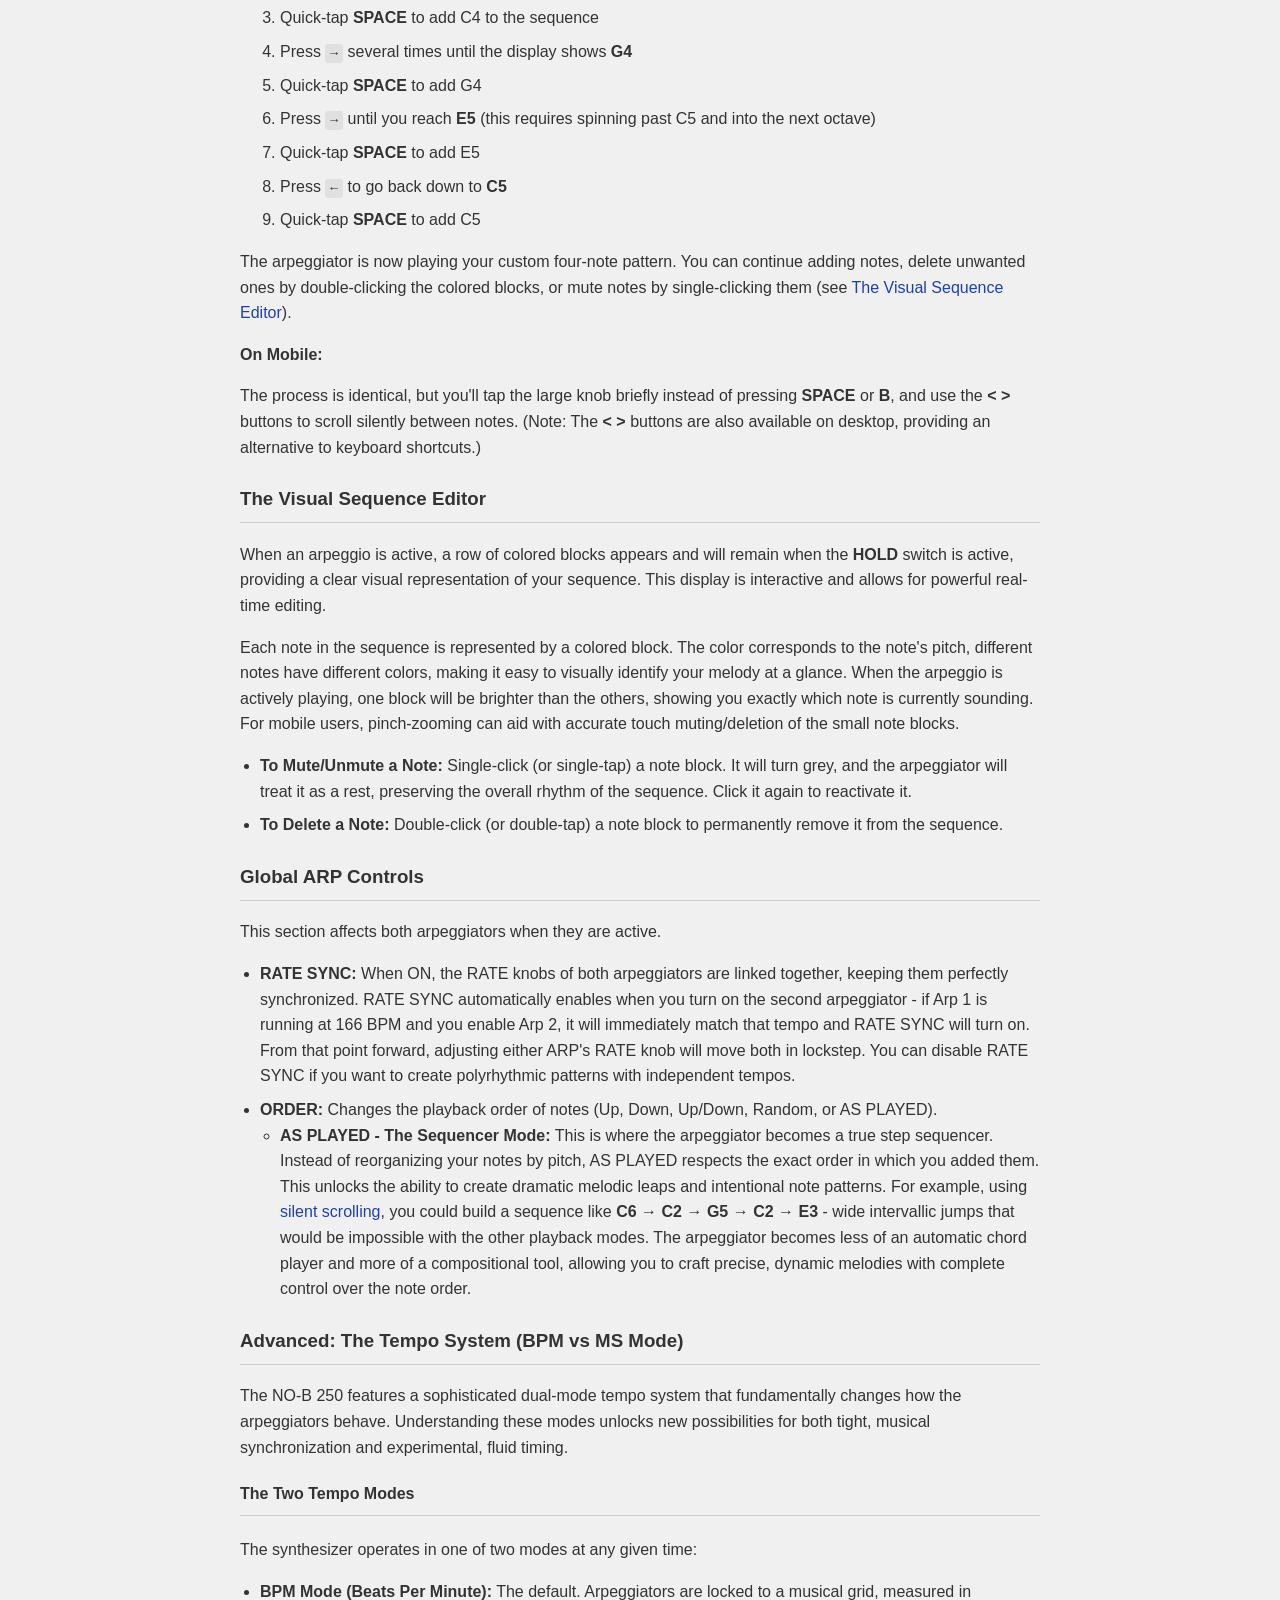
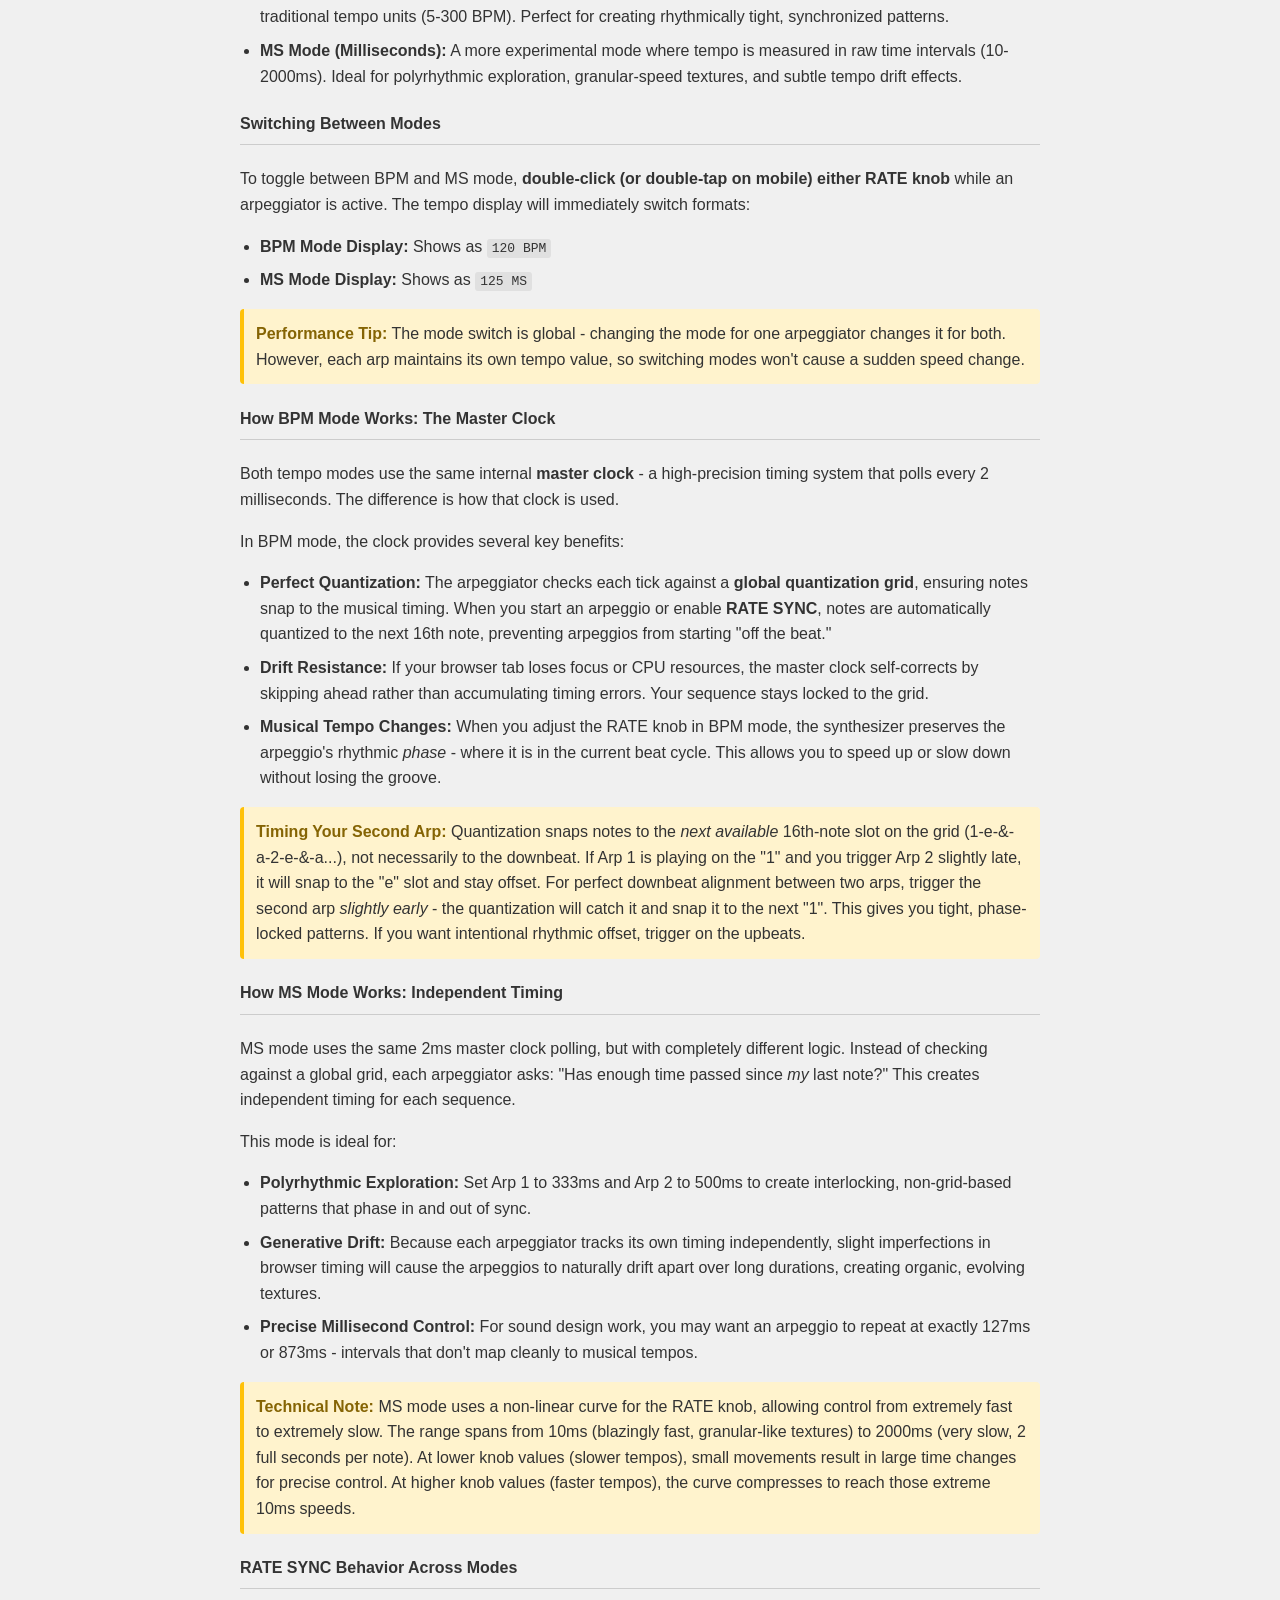
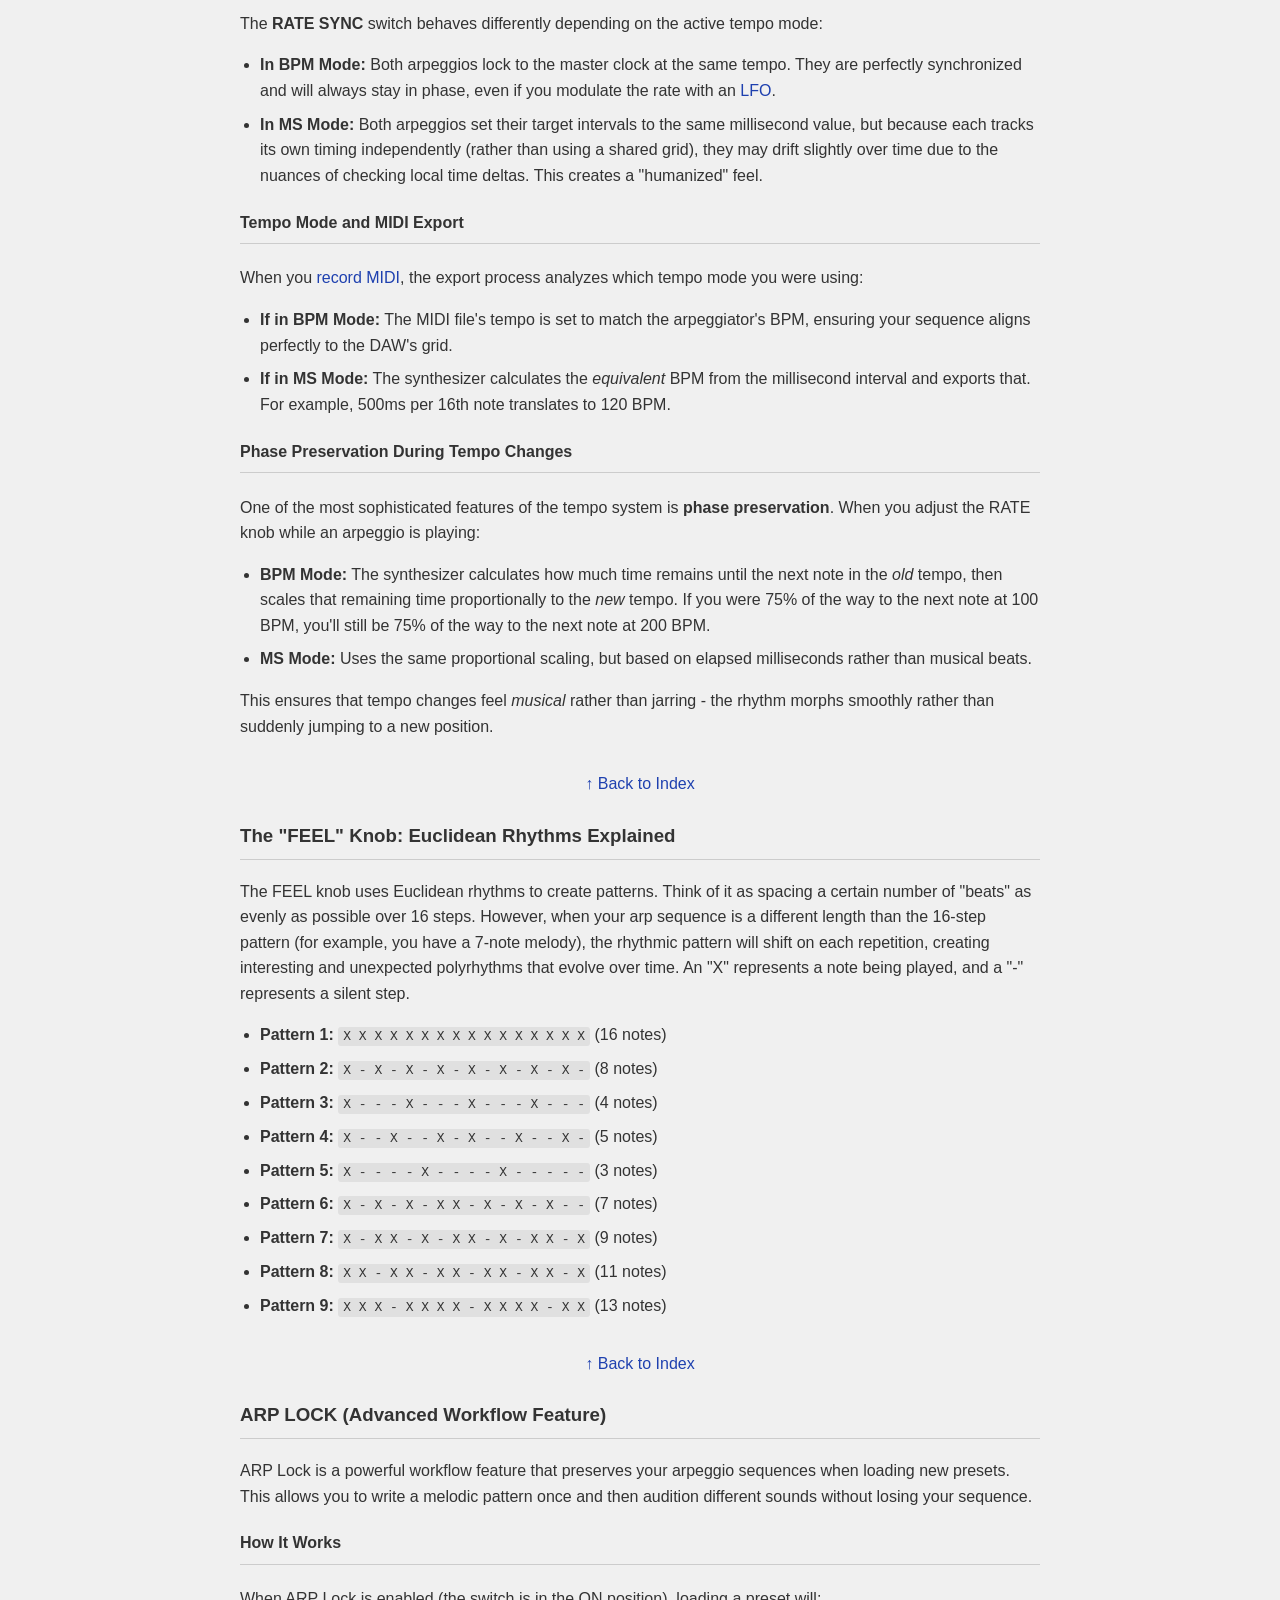
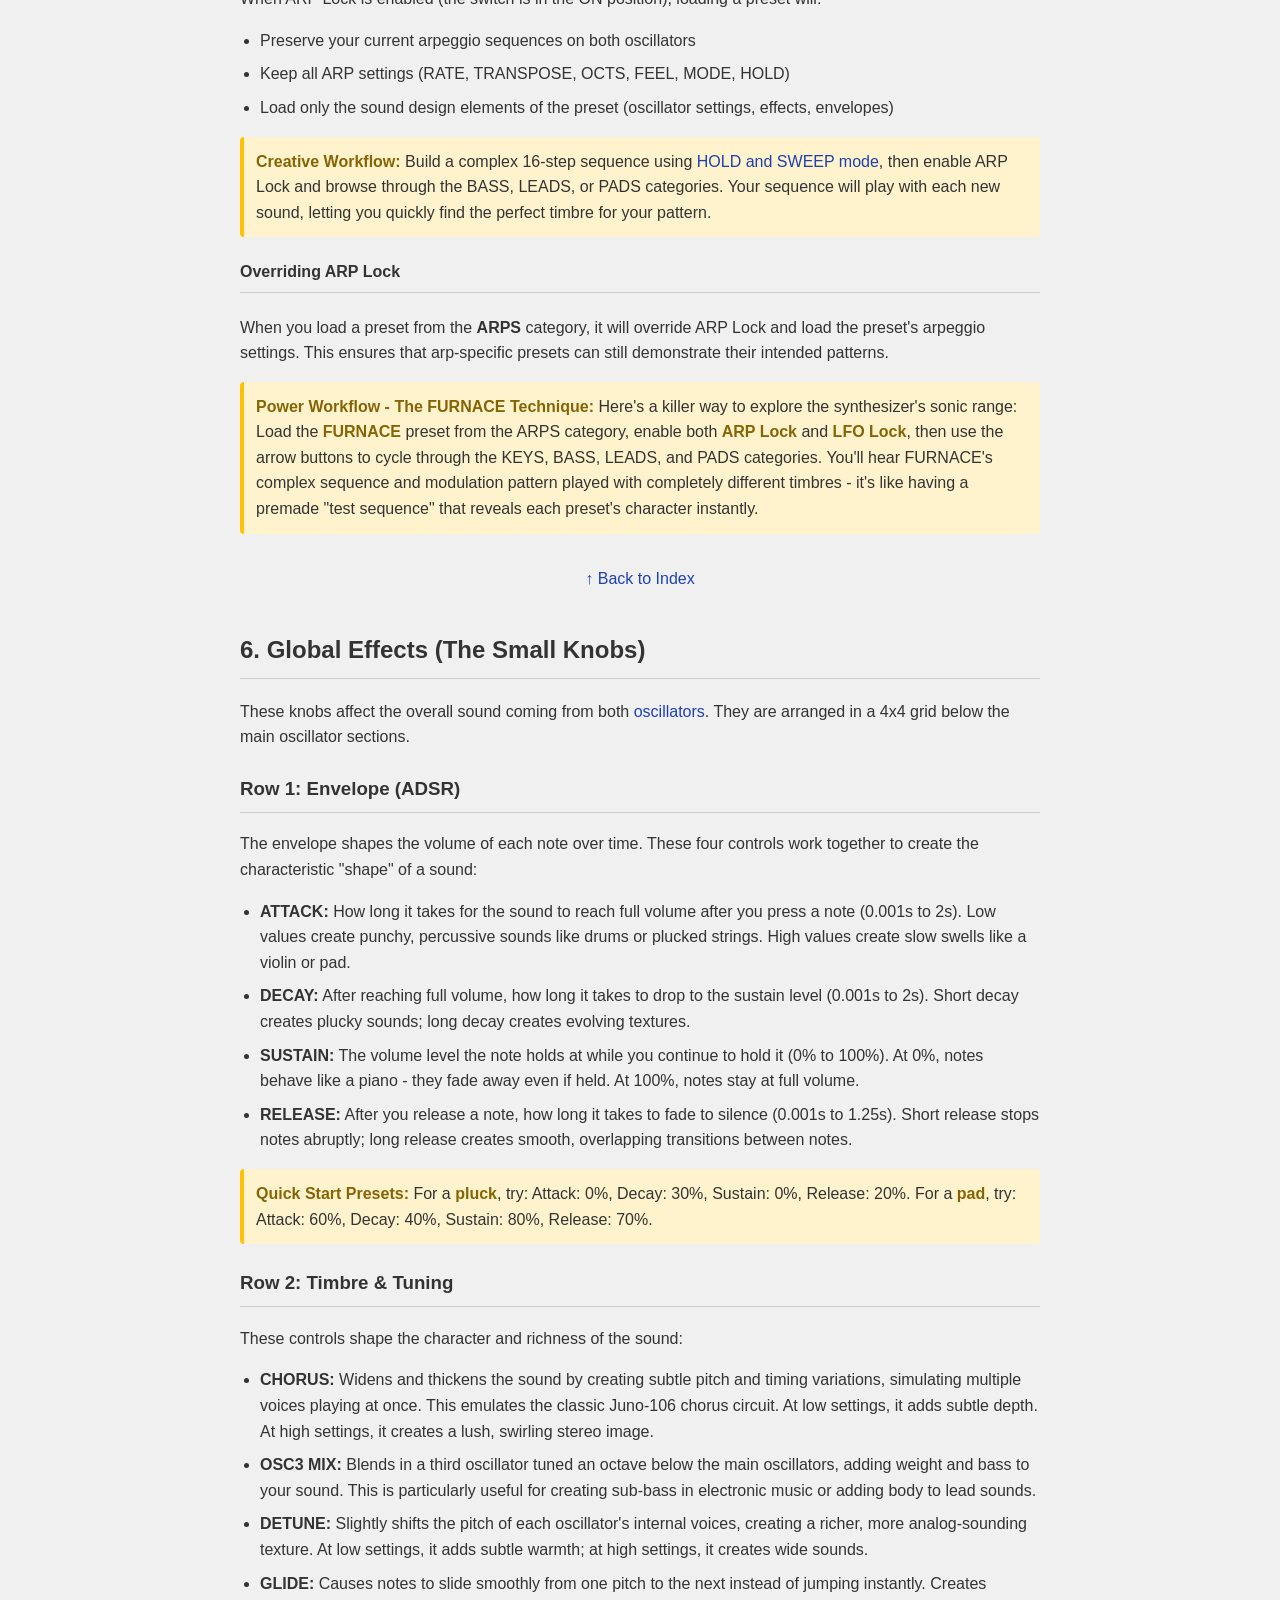
==== commit 40709acc: "11.26 manual" ====
--- a/manual.html
+++ b/manual.html
@@ -9,7 +9,7 @@
             line-height: 1.6; 
             max-width: 800px; 
             margin: 2rem auto; 
-            padding: 0 1rem;a
+            padding: 0 1rem;
             background-color: #f0f0f0;
             color: #333;
         }
@@ -76,12 +76,26 @@
 
     <p>The NO-B 250 is a web-based synthesizer designed for hands-on, immediate music creation. This guide will walk you through everything from making your first sound to understanding its most advanced features.</p>
 
+    <h3>Understanding the Architecture: Duophonic Design</h3>
+    <p>The NO-B 250 is a <strong>duophonic synthesizer</strong>, meaning it can play two notes simultaneously - one voice per oscillator. This makes it different from:</p>
+    <ul>
+        <li><strong>Monophonic synths:</strong> Which can only play one note at a time</li>
+        <li><strong>Polyphonic synths:</strong> Which can play many notes at once (chords, complex harmonies)</li>
+    </ul>
+    <p>What makes the NO-B 250's duophonic architecture unique is how the two voices interact:</p>
+    <ul>
+        <li><strong>Independent:</strong> Each voice has its own filter, resonance, volume, and can run its own independent arpeggiator with unique sequences</li>
+        <li><strong>Shared:</strong> Both voices share the same global effects (Chorus, Distortion, Delay, Reverb) and the same ADSR envelope, giving the instrument a cohesive sonic character</li>
+    </ul>
+    <p>This design allows you to create rich textures with interweaving melodies, polyrhythmic patterns, and harmonized sequences while maintaining the focused, intentional sound design of a performance instrument.</p>
+
     <h2 id="index">Index</h2>
     <ul>
         <li><a href="#getting-started">1. Getting Started: Making Sound</a></li>
-        <li><a href="#system-controls">2. System Controls (Presets & Recording)</a>
+        <li><a href="#system-controls">2. System Controls (Presets, Sharing & Recording)</a>
             <ul>
-                <li><a href="#presets">Presets</a></li>
+                <li><a href="#presets">Presets & Navigation</a></li>
+                <li><a href="#share">Share Feature</a></li>
                 <li><a href="#record-audio">Record Audio</a></li>
                 <li><a href="#record-midi">Record MIDI</a></li>
             </ul>
@@ -97,6 +111,7 @@
                 <li><a href="#how-to-play">How to Play the Knobs</a></li>
                 <li><a href="#silent-selection">Silent Note Selection</a></li>
                 <li><a href="#osc-controls">Oscillator Controls</a></li>
+                <li><a href="#waveforms">Oscillator Waveforms</a></li>
             </ul>
         </li>
         <li><a href="#arpeggiator">5. The Arpeggiator (ARP)</a>
@@ -106,21 +121,27 @@
                 <li><a href="#visual-editor">The Visual Sequence Editor</a></li>
                 <li><a href="#global-arp">Global ARP Controls</a></li>
                 <li><a href="#euclidean-rhythms">Understanding FEEL (Euclidean Rhythms)</a></li>
+                <li><a href="#arp-lock">ARP Lock</a></li>
             </ul>
         </li>
         <li><a href="#global-effects">6. Global Effects (The Small Knobs)</a></li>
-<li><a href="#lfos">7. The LFOs (Low-Frequency Oscillators)</a>
-    <ul>
-        <li><a href="#lfo-basics">LFO Basics & Visual Patching</a></li>
-        <li><a href="#lfo-waveforms">Understanding LFO Waveforms</a></li>
-        <li><a href="#lfo-sync">LFO Sync: Musical Time Division</a></li> <!-- NEW -->
-         <li><a href="#lfo-to-lfo">Advanced: LFOs Controlling LFOs</a></li>
-        <li><a href="#lfo-to-arp">Modulating the Arpeggiator</a></li>
-        <li><a href="#lfo-to-osc">Modulating the Main Oscillators</a></li>
-        <li><a href="#generative-sequences">Creating Generative Sequences</a></li>
-    </ul>
-</li>
-        <li><a href="#midi-output">8. Connecting to External MIDI</a></li>
+        <li><a href="#lfos">7. The LFOs (Low-Frequency Oscillators)</a>
+            <ul>
+                <li><a href="#lfo-lock">LFO Lock</a></li>
+                <li><a href="#lfo-basics">LFO Basics & Visual Patching</a></li>
+                <li><a href="#lfo-waveforms">Understanding LFO Waveforms</a></li>
+                <li><a href="#lfo-sync">LFO Sync: Musical Time Division</a></li>
+                <li><a href="#lfo-to-lfo">Advanced: LFOs Controlling LFOs</a></li>
+                <li><a href="#lfo-to-arp">Modulating the Arpeggiator</a></li>
+                <li><a href="#lfo-to-osc">Modulating the Main Oscillators</a></li>
+                <li><a href="#generative-sequences">Creating Generative Sequences</a></li>
+            </ul>
+        </li>
+        <li><a href="#midi-output">8. Connecting to External MIDI</a>
+            <ul>
+                <li><a href="#midi-clock-out">MIDI Clock Out</a></li>
+            </ul>
+        </li>
         <li><a href="#secrets">9. Duplicate Note Mode</a></li>
         <li><a href="#keyboard-shortcuts">10. Keyboard Shortcuts</a></li>
     </ul>
@@ -134,23 +155,64 @@
     </ol>
 
     <div class="pro-tip">
-        <strong>Note:</strong> To spark inspiration, the NO-B 250 initializes with a semi-random configuration every time you refresh the page. It randomizes the Scale, Key, and various Effects while keeping the core Volume and Envelope settings safe, ensuring you always start with a usable but unique sound.
-    </div>
-
-    <p class="back-to-index"><a href="#index">↑ Back to Index</a></p>
-
-    <h2 id="system-controls">2. System Controls (Presets & Recording)</h2>
-    
-    <h3 id="presets">PRESETS</h3>
-    <p>Next to the <strong>HOW TO</strong> button is the <strong>PRESETS</strong> button. Clicking it reveals a blue <strong>SAVE</strong> button, a green <strong>LOAD</strong> button, and a row of category buttons for <strong>BASS</strong>, <strong>PADS</strong>, <strong>LEADS</strong>, <strong>ARPS</strong>, <strong>RANDOM</strong>, and <strong>FX</strong>.</p>
-    <ul>
-        <li><strong>SAVE:</strong> This saves the synthesizer's current state to a <strong>.json</strong> file. Your browser will prompt you to download this file, which will be automatically given a unique name containing the current date for easy sorting.</li>
-        <li><strong>CATEGORIES:</strong> Tap a category to see its presets in the drop-down below. <strong>RANDOM</strong> contains the initialization patch plus <strong>RANDOM ARP</strong> and <strong>RANDOM SOUND</strong>, while <strong>FX</strong> is reserved for future factory FX patches.</li>
-        <li><strong>LOAD:</strong> This allows you to load a <code>.json</code> preset file that you previously saved. If the loaded preset has an arpeggiator with its <strong>HOLD</strong> switch enabled, it will begin playing immediately.</li>
-    </ul>
-
-    <div class="pro-tip">
-        <strong>A Note on the Randomizer:</strong> The <strong>RANDOM ARP</strong> is a useful tool for instant inspiration, as the ARP is not truly random, but follows a number of musical rules to prevent sonic chaos. If you're feeling stuck or just want to explore a new sonic territory, generating a random patch can give you a unique and unexpected starting point to tweak and make your own.
+        <strong>Note:</strong> The NO-B 250 initializes with the <strong>Hero Preset</strong> called <strong>DREAMY MALLET</strong> (found in the KEYS category) - a carefully designed starting patch that showcases the instrument's capabilities. This preset features musical settings across the Scale, Key, and various Effects while keeping core Volume and Envelope settings dialed in, ensuring you always start with an inspiring and usable sound.
+    </div>
+
+    <p class="back-to-index"><a href="#index">↑ Back to Index</a></p>
+
+    <h2 id="system-controls">2. System Controls (Presets, Sharing & Recording)</h2>
+    
+    <h3 id="presets">PRESETS & NAVIGATION</h3>
+    <p>The preset system is now streamlined for instant access. The preset window is perpetually displayed, showing your current patch and providing quick navigation controls.</p>
+    
+    <h4>Preset Categories</h4>
+    <p>The synthesizer includes category buttons for <strong>KEYS</strong>, <strong>BASS</strong>, <strong>PADS</strong>, <strong>LEADS</strong>, <strong>ARPS</strong>, <strong>RANDOM</strong>, and <strong>FX</strong>. Tap a category to see its presets in the drop-down menu.</p>
+    
+    <h4>Quick Navigation</h4>
+    <p>Use the <strong>← →</strong> arrow buttons next to the preset display to quickly browse through presets in the current category. This allows you to audition sounds rapidly without opening dropdown menus.</p>
+    
+    <div class="pro-tip">
+        <strong>Navigation Scope:</strong> The arrow buttons navigate through the musical preset categories only: <strong>KEYS</strong>, <strong>BASS</strong>, <strong>LEADS</strong>, <strong>PADS</strong>, and <strong>ARPS</strong>. The <strong>RANDOM</strong>, <strong>FX</strong>, and <strong>INIT</strong> categories are excluded from quick navigation since they serve specialized purposes. This design makes it easy to browse through performance-ready sounds while preserving quick access to the INIT patch for building sounds from scratch. For a powerful auditioning workflow, see the <a href="#arp-lock">FURNACE Technique</a> in the ARP Lock section.
+    </div>
+    
+    <h4>Saving & Loading</h4>
+    <ul>
+        <li><strong>SAVE:</strong> Saves the synthesizer's current state to a <strong>.json</strong> file. Your browser will prompt you to download this file, which will be automatically named with the prefix "N-OB" and the current date for easy organization.</li>
+        <li><strong>LOAD:</strong> Allows you to load a <code>.json</code> preset file that you previously saved. If the loaded preset has an arpeggiator with its <strong>HOLD</strong> switch enabled, it will begin playing immediately.</li>
+    </ul>
+
+    <h4>Special Presets</h4>
+    <ul>
+        <li><strong>INIT Patch:</strong> A clean slate preset with neutral settings (chromatic scale, minimal effects, basic envelope), perfect for building sounds from scratch. This is your blank canvas for sound design.</li>
+        <li><strong>RANDOM ARP:</strong> Generates a musically intelligent random arpeggio following compositional rules to prevent sonic chaos.</li>
+        <li><strong>RANDOM SOUND:</strong> Creates a randomized sound with varied effects and parameters while keeping essential controls musical.</li>
+    </ul>
+
+    <h3 id="share">SHARE FEATURE</h3>
+    <p>The SHARE button allows you to instantly share your patches with others via a compressed URL. This powerful feature encodes the complete state of the synthesizer into a unique link.</p>
+    
+    <h4>What Gets Shared</h4>
+    <p>When you click SHARE, the following elements are encoded into the URL:</p>
+    <ul>
+        <li>All knob positions (Oscillators, FX, ARPs, LFOs)</li>
+        <li>Scale and Key settings</li>
+        <li>Arpeggiator sequences and settings</li>
+        <li>LFO patch cables and configurations</li>
+        <li>Tempo mode (BPM vs MS)</li>
+        <li>All switch states (ARP, HOLD, SYNC, etc.)</li>
+    </ul>
+
+    <h4>How to Use</h4>
+    <ol>
+        <li>Create your patch - dial in sounds, build sequences, patch LFOs</li>
+        <li>Click the <strong>SHARE</strong> button in the main header</li>
+        <li>A compressed URL will be generated and copied to your clipboard</li>
+        <li>Share this URL with others via text, email, or social media</li>
+        <li>When someone opens the link, the NO-B 250 will load with your exact patch</li>
+    </ol>
+
+    <div class="pro-tip">
+        <strong>Collaboration Tip:</strong> Share your most interesting patches in online communities, music forums, or with collaborators. The URL is much more convenient than downloading and sending JSON files, and it ensures anyone can instantly hear your creation in their browser.
     </div>
 
     <h3 id="record-audio">RECORD AUDIO</h3>
@@ -210,10 +272,11 @@
     <h3 id="how-to-play">How to Play the Knobs</h3>
     <ul>
         <li>
-            <strong>On a Computer:</strong> Click and hold a knob, then drag your mouse to spin it and change the note. You can also use the <strong><code>SPACE</code></strong> bar for the left knob and the <strong><code>B</code></strong> key for the right knob. While the note is sounding, use the spin keys to rapidly change the pitch:
+            <strong>On a Computer:</strong> Click and hold a knob, then drag your mouse to spin it and change the note. You can also use the <strong><code>SPACE</code></strong> bar for the left knob and the <strong><code>B</code></strong> key for the right knob. While the note is sounding, you can change the pitch using:
             <ul>
-                <li><strong>Left Knob Spin Keys:</strong> Use <code>←</code>/<code>→</code> for fast spinning and <code>↑</code>/<code>↓</code> for slow spinning.</li>
-                <li><strong>Right Knob Spin Keys:</strong> Use <code>,</code>/<code>.</code> for fast spinning and <code>;</code>/<code>'</code> for slow spinning.</li>
+                <li><strong>Left Knob Spin Keys:</strong> <code>←</code>/<code>→</code> for fast spinning and <code>↑</code>/<code>↓</code> for slow spinning</li>
+                <li><strong>Right Knob Spin Keys:</strong> <code>,</code>/<code>.</code> for fast spinning and <code>;</code>/<code>'</code> for slow spinning</li>
+                <li><strong>Arrow Buttons:</strong> Click the small <strong><code>&lt;</code></strong> and <strong><code>&gt;</code></strong> buttons below each knob</li>
             </ul>
         </li>
         <li>
@@ -224,27 +287,44 @@
     <h3 id="silent-selection">Silent Note Selection (Spinning Without Playing)</h3>
     <p>Sometimes you want to change the note of a knob <em>before</em> you play it. This allows you to cue up your next note silently. This is the <em>essential</em> technique for <a href="#building-sequences">building complex arpeggios</a> with wide intervallic leaps.</p>
     <ul>
-        <li><strong>On a Computer:</strong> Use the keyboard's arrow keys (<code>←</code> <code>→</code> for fast spinning, <code>↑</code> <code>↓</code> for slow) to change the note without making a sound.</li>
-        <li><strong>On a Mobile Device:</strong> Use the small <strong><code>&lt;</code></strong> and <strong><code>&gt;</code></strong> buttons located directly beneath each main knob to spin it silently.</li>
+        <li><strong>On a Computer:</strong> You have multiple options for silent spinning:
+            <ul>
+                <li>Use the keyboard's arrow keys (<code>←</code> <code>→</code> for fast spinning, <code>↑</code> <code>↓</code> for slow spinning on Knob 1)</li>
+                <li>Use the dedicated spin keys (<code>,</code> <code>.</code> for fast, <code>;</code> <code>'</code> for slow on Knob 2)</li>
+                <li>Click the small <strong><code>&lt;</code></strong> and <strong><code>&gt;</code></strong> arrow buttons located directly beneath each main knob</li>
+            </ul>
+        </li>
+        <li><strong>On a Mobile Device:</strong> Tap the small <strong><code>&lt;</code></strong> and <strong><code>&gt;</code></strong> buttons located directly beneath each main knob to spin it silently.</li>
     </ul>
     <p>As you spin the knob silently, watch the note display (e.g., 'G3') underneath. It will update in real-time, showing you exactly which note is ready to be played next.</p>
 
     <h4>Why This is Important</h4>
     <p>Besides pre-selecting a starting note, this technique is essential for building creative arpeggios. When creating a sequence with the <strong>HOLD</strong> and <strong>SWEEP MODE</strong> functions active (see <a href="#arp-core-controls">Core ARP Controls</a>), this is the primary way to add notes that are not directly next to each other in the scale, allowing for wide melodic leaps in your patterns.</p>
 
- 
-
-    <h3 id="osc-controls">Controls</h3>
+    <h3 id="osc-controls">Oscillator Controls</h3>
     <ul>
         <li><strong>FILTER:</strong> This is like a tone knob. At its lowest setting, it cuts out high frequencies, making the sound darker and more muffled. At its highest setting, it allows all frequencies through, making the sound brighter.</li>
         <li><strong>RES (Resonance):</strong> This knob boosts the frequencies right at the <strong>FILTER</strong>'s cutoff point, creating a "whistling" or "peaking" sound.</li>
         <li><strong>VOLUME:</strong> Controls the individual volume level for that oscillator.</li>
     </ul>
 
+    <h3 id="waveforms">Oscillator Waveforms</h3>
+    <p>Each oscillator can produce four different waveforms, giving you a wide palette of timbres to work with. The waveform buttons are located above each oscillator knob:</p>
+    <ul>
+        <li><strong>SAW:</strong> The brightest waveform with the fullest harmonic content. Sounds bold and brassy - the foundation of classic analog synth sounds. Perfect for cutting leads, fat bass, and lush pads.</li>
+        <li><strong>SQUARE:</strong> Rich in odd harmonics, creating a hollow, clarinet-like timbre. Excellent for punchy bass, aggressive leads, and classic chip-tune sounds.</li>
+        <li><strong>SINE:</strong> A pure, smooth tone with no harmonics - perfect for sub-bass, mellow pads, or flute-like sounds. The gentlest waveform.</li>
+        <li><strong>TRIANGLE:</strong> Slightly brighter than sine with gentle odd harmonics - creates a hollow, woody character. Great for retro basslines and softer lead sounds.</li>
+    </ul>
+
+    <div class="pro-tip">
+        <strong>Layering Tip:</strong> Try using different waveforms on each oscillator for rich, complex timbres. For example, use a SAW wave on Oscillator 1 for brightness and a SINE wave on Oscillator 2 played an octave lower for warmth. You can also turn up OSC3 MIX to add sub-bass weight to both oscillators simultaneously, creating massive, full-bodied sounds.
+    </div>
+
     <p class="back-to-index"><a href="#index">↑ Back to Index</a></p>
 
     <h2 id="arpeggiator">5. The Arpeggiator (ARP)</h2>
-    <p>The Arpeggiator (ARP) takes notes and plays them one by one in a sequence, creating a rhythmic, melodic pattern. Each <a href="#oscillators">oscillator</a> has its own independent arpeggiator.</p>
+    <p>The NO-B 250's arpeggiator system is far more than a simple auto-chord player - it's a powerful hybrid of step sequencer and performance arpeggiator. Each of the two <a href="#oscillators">oscillators</a> has its own independent arpeggiator, allowing you to create complex polyrhythmic patterns, layer interlocking melodies, or craft intricate sequences with precise control over every note. You can build custom melodic sequences with wide intervallic leaps, apply Euclidean rhythmic patterns, modulate sequences in real-time with LFOs, and visually edit your patterns with an interactive note grid. This dual-arpeggiator architecture transforms the synthesizer into a complete composition tool.</p>
     
     <h3 id="arp-core-controls">Core ARP Controls</h3>
     <ul>
@@ -267,7 +347,7 @@
     <h4>The Two-Step Workflow</h4>
     <ol>
         <li><strong>Quick Tap to Add:</strong> Briefly press and release the <strong>SPACE</strong> or <strong>B</strong> key (or tap and release a knob on mobile). This adds the current note to the sequence without sustaining it.</li>
-        <li><strong>Scroll Silently:</strong> Use the arrow keys (desktop) or <strong>&lt; &gt;</strong> buttons (mobile) to move to your next desired note without making a sound.</li>
+        <li><strong>Scroll Silently:</strong> Use the arrow keys, dedicated spin keys, or <strong>&lt; &gt;</strong> buttons (available on both desktop and mobile) to move to your next desired note without making a sound.</li>
         <li><strong>Repeat:</strong> Tap again to add that note, then scroll to the next position.</li>
     </ol>
 
@@ -290,7 +370,7 @@
     <p>The arpeggiator is now playing your custom four-note pattern. You can continue adding notes, delete unwanted ones by double-clicking the colored blocks, or mute notes by single-clicking them (see <a href="#visual-editor">The Visual Sequence Editor</a>).</p>
 
     <p><strong>On Mobile:</strong></p>
-    <p>The process is identical, but you'll tap the large knob briefly instead of pressing <strong>SPACE</strong> or <strong>B</strong>, and use the <strong>&lt; &gt;</strong> buttons to scroll silently between notes.</p>
+    <p>The process is identical, but you'll tap the large knob briefly instead of pressing <strong>SPACE</strong> or <strong>B</strong>, and use the <strong>&lt; &gt;</strong> buttons to scroll silently between notes. (Note: The <strong>&lt; &gt;</strong> buttons are also available on desktop, providing an alternative to keyboard shortcuts.)</p>
 
     <h3 id="visual-editor">The Visual Sequence Editor</h3>
     <p>When an arpeggio is active, a row of colored blocks appears and will remain when the <strong>HOLD</strong> switch is active, providing a clear visual representation of your sequence. This display is interactive and allows for powerful real-time editing.</p>
@@ -303,83 +383,87 @@
     <h3 id="global-arp">Global ARP Controls</h3>
     <p>This section affects both arpeggiators when they are active.</p>
     <ul>
-        <li><strong>RATE SYNC:</strong> When ON, the RATE knobs of both arpeggiators are linked together. This is only available when both ARPs are on. When you enable RATE SYNC while both arpeggiators are running, Arp 2's tempo will immediately snap to match Arp 1's current rate. From that point forward, adjusting either ARP's RATE knob will move both in lockstep, keeping them perfectly synchronized.</li>
+        <li><strong>RATE SYNC:</strong> When ON, the RATE knobs of both arpeggiators are linked together, keeping them perfectly synchronized. RATE SYNC automatically enables when you turn on the second arpeggiator - if Arp 1 is running at 166 BPM and you enable Arp 2, it will immediately match that tempo and RATE SYNC will turn on. From that point forward, adjusting either ARP's RATE knob will move both in lockstep. You can disable RATE SYNC if you want to create polyrhythmic patterns with independent tempos.</li>
         <li><strong>ORDER:</strong> Changes the playback order of notes (Up, Down, Up/Down, Random, or AS PLAYED).
             <ul>
                 <li><strong>AS PLAYED - The Sequencer Mode:</strong> This is where the arpeggiator becomes a true step sequencer. Instead of reorganizing your notes by pitch, AS PLAYED respects the exact order in which you added them. This unlocks the ability to create dramatic melodic leaps and intentional note patterns. For example, using <a href="#silent-selection">silent scrolling</a>, you could build a sequence like <strong>C6 → C2 → G5 → C2 → E3</strong> - wide intervallic jumps that would be impossible with the other playback modes. The arpeggiator becomes less of an automatic chord player and more of a compositional tool, allowing you to craft precise, dynamic melodies with complete control over the note order.</li>
             </ul>
         </li>
     </ul> 
-<h3 id="tempo-system">Advanced: The Tempo System (BPM vs MS Mode)</h3>
-<p>The NO-B 250 features a sophisticated dual-mode tempo system that fundamentally changes how the arpeggiators behave. Understanding these modes unlocks new possibilities for both tight, musical synchronization and experimental, fluid timing.</p>
-
-<h4>The Two Tempo Modes</h4>
-<p>The synthesizer operates in one of two modes at any given time:</p>
-<ul>
-    <li><strong>BPM Mode (Beats Per Minute):</strong> The default. Arpeggiators are locked to a musical grid, measured in traditional tempo units (5-300 BPM). This mode uses a centralized <em>master clock</em> that ensures perfect synchronization between arpeggios.</li>
-    <li><strong>MS Mode (Milliseconds):</strong> A more experimental mode where tempo is measured in raw time intervals (10-2000ms). Each arpeggiator runs independently on its own timer, making it ideal for polyrhythmic exploration and subtle tempo drift effects.</li>
-</ul>
-
-<h4>Switching Between Modes</h4>
-<p>To toggle between BPM and MS mode, <strong>double-click (or double-tap on mobile) either RATE knob</strong> while an arpeggiator is active. The tempo display will immediately switch formats:</p>
-<ul>
-    <li><strong>BPM Mode Display:</strong> Shows as <code>120 BPM</code></li>
-    <li><strong>MS Mode Display:</strong> Shows as <code>125 MS</code></li>
-</ul>
-
-<div class="pro-tip">
-    <strong>Performance Tip:</strong> The mode switch is global - changing the mode for one arpeggiator changes it for both. However, each arp maintains its own tempo value, so switching modes won't cause a sudden speed change.
-</div>
-
-<h4>How BPM Mode Works: The Master Clock</h4>
-<p>When in BPM mode, the synthesizer activates an internal <strong>master clock</strong> - a high-precision timing system that polls every 2 milliseconds to check if it's time to play the next note.</p>
-
-<p>The master clock provides several key benefits:</p>
-<ul>
-    <li><strong>Perfect Quantization:</strong> When you start an arpeggio or enable <strong>RATE SYNC</strong>, notes are automatically quantized to the next 16th note of the global grid. This prevents arpeggios from starting "off the beat."</li>
-    <li><strong>Drift Resistance:</strong> If your browser tab loses focus or CPU resources, the master clock self-corrects by skipping ahead rather than accumulating timing errors. Your sequence stays locked to the grid.</li>
-    <li><strong>Musical Tempo Changes:</strong> When you adjust the RATE knob in BPM mode, the synthesizer preserves the arpeggio's rhythmic <em>phase</em> - where it is in the current beat cycle. This allows you to speed up or slow down without losing the groove.</li>
-</ul>
-
-<h4>How MS Mode Works: Independent Timers</h4>
-<p>In MS mode, each arpeggiator runs on its own <code>setInterval</code> timer, completely independent of the other. There is no master clock - each sequence marches to its own drummer.</p>
-
-<p>This mode is ideal for:</p>
-<ul>
-    <li><strong>Polyrhythmic Exploration:</strong> Set Arp 1 to 333ms and Arp 2 to 500ms to create interlocking, non-grid-based patterns that phase in and out of sync.</li>
-    <li><strong>Generative Drift:</strong> Because the timers run independently, slight imperfections in browser timing will cause the arpeggios to naturally drift apart over long durations, creating organic, evolving textures.</li>
-    <li><strong>Precise Millisecond Control:</strong> For sound design work, you may want an arpeggio to repeat at exactly 127ms or 873ms - intervals that don't map cleanly to musical tempos.</li>
-</ul>
-
-<div class="pro-tip">
-    <strong>Technical Note:</strong> MS mode uses a non-linear curve for the RATE knob. At lower values (slower tempos), small knob movements result in large time changes for precise control. At higher values (faster tempos), the curve compresses to allow extreme speeds up to 2000ms (2 full seconds per note).
-</div>
-
-<h4>RATE SYNC Behavior Across Modes</h4>
-<p>The <strong>RATE SYNC</strong> switch behaves differently depending on the active tempo mode:</p>
-<ul>
-    <li><strong>In BPM Mode:</strong> Both arpeggios lock to the master clock at the same tempo. They are perfectly synchronized and will always stay in phase, even if you modulate the rate with an <a href="#lfo-to-arp">LFO</a>.</li>
-    <li><strong>In MS Mode:</strong> Both arpeggios set their timers to the same millisecond interval, but because they run independently, they may drift slightly over time due to browser timing jitter. This creates a "humanized" feel.</li>
-</ul>
-
-<h4>Tempo Mode and MIDI Export</h4>
-<p>When you <a href="#record-midi">record MIDI</a>, the export process analyzes which tempo mode you were using:</p>
-<ul>
-    <li><strong>If in BPM Mode:</strong> The MIDI file's tempo is set to match the arpeggiator's BPM, ensuring your sequence aligns perfectly to the DAW's grid.</li>
-    <li><strong>If in MS Mode:</strong> The synthesizer calculates the <em>equivalent</em> BPM from the millisecond interval and exports that. For example, 500ms per 16th note translates to 120 BPM.</li>
-</ul>
-
-<h4>Phase Preservation During Tempo Changes</h4>
-<p>One of the most sophisticated features of the tempo system is <strong>phase preservation</strong>. When you adjust the RATE knob while an arpeggio is playing:</p>
-<ul>
-    <li><strong>BPM Mode:</strong> The synthesizer calculates how much time remains until the next note in the <em>old</em> tempo, then scales that remaining time proportionally to the <em>new</em> tempo. If you were 75% of the way to the next note at 100 BPM, you'll still be 75% of the way to the next note at 200 BPM.</li>
-    <li><strong>MS Mode:</strong> Uses the same proportional scaling, but based on elapsed milliseconds rather than musical beats.</li>
-</ul>
-
-<p>This ensures that tempo changes feel <em>musical</em> rather than jarring - the rhythm morphs smoothly rather than suddenly jumping to a new position.</p>
-
-
-<p class="back-to-index"><a href="#index">↑ Back to Index</a></p>
+
+    <h3 id="tempo-system">Advanced: The Tempo System (BPM vs MS Mode)</h3>
+    <p>The NO-B 250 features a sophisticated dual-mode tempo system that fundamentally changes how the arpeggiators behave. Understanding these modes unlocks new possibilities for both tight, musical synchronization and experimental, fluid timing.</p>
+
+    <h4>The Two Tempo Modes</h4>
+    <p>The synthesizer operates in one of two modes at any given time:</p>
+    <ul>
+        <li><strong>BPM Mode (Beats Per Minute):</strong> The default. Arpeggiators are locked to a musical grid, measured in traditional tempo units (5-300 BPM). Perfect for creating rhythmically tight, synchronized patterns.</li>
+        <li><strong>MS Mode (Milliseconds):</strong> A more experimental mode where tempo is measured in raw time intervals (10-2000ms). Ideal for polyrhythmic exploration, granular-speed textures, and subtle tempo drift effects.</li>
+    </ul>
+
+    <h4>Switching Between Modes</h4>
+    <p>To toggle between BPM and MS mode, <strong>double-click (or double-tap on mobile) either RATE knob</strong> while an arpeggiator is active. The tempo display will immediately switch formats:</p>
+    <ul>
+        <li><strong>BPM Mode Display:</strong> Shows as <code>120 BPM</code></li>
+        <li><strong>MS Mode Display:</strong> Shows as <code>125 MS</code></li>
+    </ul>
+
+    <div class="pro-tip">
+        <strong>Performance Tip:</strong> The mode switch is global - changing the mode for one arpeggiator changes it for both. However, each arp maintains its own tempo value, so switching modes won't cause a sudden speed change.
+    </div>
+
+    <h4>How BPM Mode Works: The Master Clock</h4>
+    <p>Both tempo modes use the same internal <strong>master clock</strong> - a high-precision timing system that polls every 2 milliseconds. The difference is how that clock is used.</p>
+
+    <p>In BPM mode, the clock provides several key benefits:</p>
+    <ul>
+        <li><strong>Perfect Quantization:</strong> The arpeggiator checks each tick against a <strong>global quantization grid</strong>, ensuring notes snap to the musical timing. When you start an arpeggio or enable <strong>RATE SYNC</strong>, notes are automatically quantized to the next 16th note, preventing arpeggios from starting "off the beat."</li>
+        <li><strong>Drift Resistance:</strong> If your browser tab loses focus or CPU resources, the master clock self-corrects by skipping ahead rather than accumulating timing errors. Your sequence stays locked to the grid.</li>
+        <li><strong>Musical Tempo Changes:</strong> When you adjust the RATE knob in BPM mode, the synthesizer preserves the arpeggio's rhythmic <em>phase</em> - where it is in the current beat cycle. This allows you to speed up or slow down without losing the groove.</li>
+    </ul>
+
+    <div class="pro-tip">
+        <strong>Timing Your Second Arp:</strong> Quantization snaps notes to the <em>next available</em> 16th-note slot on the grid (1-e-&-a-2-e-&-a...), not necessarily to the downbeat. If Arp 1 is playing on the "1" and you trigger Arp 2 slightly late, it will snap to the "e" slot and stay offset. For perfect downbeat alignment between two arps, trigger the second arp <em>slightly early</em> - the quantization will catch it and snap it to the next "1". This gives you tight, phase-locked patterns. If you want intentional rhythmic offset, trigger on the upbeats.
+    </div>
+
+    <h4>How MS Mode Works: Independent Timing</h4>
+    <p>MS mode uses the same 2ms master clock polling, but with completely different logic. Instead of checking against a global grid, each arpeggiator asks: "Has enough time passed since <em>my</em> last note?" This creates independent timing for each sequence.</p>
+
+    <p>This mode is ideal for:</p>
+    <ul>
+        <li><strong>Polyrhythmic Exploration:</strong> Set Arp 1 to 333ms and Arp 2 to 500ms to create interlocking, non-grid-based patterns that phase in and out of sync.</li>
+        <li><strong>Generative Drift:</strong> Because each arpeggiator tracks its own timing independently, slight imperfections in browser timing will cause the arpeggios to naturally drift apart over long durations, creating organic, evolving textures.</li>
+        <li><strong>Precise Millisecond Control:</strong> For sound design work, you may want an arpeggio to repeat at exactly 127ms or 873ms - intervals that don't map cleanly to musical tempos.</li>
+    </ul>
+
+    <div class="pro-tip">
+        <strong>Technical Note:</strong> MS mode uses a non-linear curve for the RATE knob, allowing control from extremely fast to extremely slow. The range spans from 10ms (blazingly fast, granular-like textures) to 2000ms (very slow, 2 full seconds per note). At lower knob values (slower tempos), small movements result in large time changes for precise control. At higher knob values (faster tempos), the curve compresses to reach those extreme 10ms speeds.
+    </div>
+
+    <h4>RATE SYNC Behavior Across Modes</h4>
+    <p>The <strong>RATE SYNC</strong> switch behaves differently depending on the active tempo mode:</p>
+    <ul>
+        <li><strong>In BPM Mode:</strong> Both arpeggios lock to the master clock at the same tempo. They are perfectly synchronized and will always stay in phase, even if you modulate the rate with an <a href="#lfo-to-arp">LFO</a>.</li>
+        <li><strong>In MS Mode:</strong> Both arpeggios set their target intervals to the same millisecond value, but because each tracks its own timing independently (rather than using a shared grid), they may drift slightly over time due to the nuances of checking local time deltas. This creates a "humanized" feel.</li>
+    </ul>
+
+    <h4>Tempo Mode and MIDI Export</h4>
+    <p>When you <a href="#record-midi">record MIDI</a>, the export process analyzes which tempo mode you were using:</p>
+    <ul>
+        <li><strong>If in BPM Mode:</strong> The MIDI file's tempo is set to match the arpeggiator's BPM, ensuring your sequence aligns perfectly to the DAW's grid.</li>
+        <li><strong>If in MS Mode:</strong> The synthesizer calculates the <em>equivalent</em> BPM from the millisecond interval and exports that. For example, 500ms per 16th note translates to 120 BPM.</li>
+    </ul>
+
+    <h4>Phase Preservation During Tempo Changes</h4>
+    <p>One of the most sophisticated features of the tempo system is <strong>phase preservation</strong>. When you adjust the RATE knob while an arpeggio is playing:</p>
+    <ul>
+        <li><strong>BPM Mode:</strong> The synthesizer calculates how much time remains until the next note in the <em>old</em> tempo, then scales that remaining time proportionally to the <em>new</em> tempo. If you were 75% of the way to the next note at 100 BPM, you'll still be 75% of the way to the next note at 200 BPM.</li>
+        <li><strong>MS Mode:</strong> Uses the same proportional scaling, but based on elapsed milliseconds rather than musical beats.</li>
+    </ul>
+
+    <p>This ensures that tempo changes feel <em>musical</em> rather than jarring - the rhythm morphs smoothly rather than suddenly jumping to a new position.</p>
+
+    <p class="back-to-index"><a href="#index">↑ Back to Index</a></p>
 
     <h3 id="euclidean-rhythms">The "FEEL" Knob: Euclidean Rhythms Explained</h3>
     <p>The FEEL knob uses Euclidean rhythms to create patterns. Think of it as spacing a certain number of "beats" as evenly as possible over 16 steps. However, when your arp sequence is a different length than the 16-step pattern (for example, you have a 7-note melody), the rhythmic pattern will shift on each repetition, creating interesting and unexpected polyrhythms that evolve over time. An "X" represents a note being played, and a "-" represents a silent step.</p>
@@ -397,72 +481,137 @@
 
     <p class="back-to-index"><a href="#index">↑ Back to Index</a></p>
 
+    <h3 id="arp-lock">ARP LOCK (Advanced Workflow Feature)</h3>
+    <p>ARP Lock is a powerful workflow feature that preserves your arpeggio sequences when loading new presets. This allows you to write a melodic pattern once and then audition different sounds without losing your sequence.</p>
+    
+    <h4>How It Works</h4>
+    <p>When ARP Lock is enabled (the switch is in the ON position), loading a preset will:</p>
+    <ul>
+        <li>Preserve your current arpeggio sequences on both oscillators</li>
+        <li>Keep all ARP settings (RATE, TRANSPOSE, OCTS, FEEL, MODE, HOLD)</li>
+        <li>Load only the sound design elements of the preset (oscillator settings, effects, envelopes)</li>
+    </ul>
+
+    <div class="pro-tip">
+        <strong>Creative Workflow:</strong> Build a complex 16-step sequence using <a href="#building-sequences">HOLD and SWEEP mode</a>, then enable ARP Lock and browse through the BASS, LEADS, or PADS categories. Your sequence will play with each new sound, letting you quickly find the perfect timbre for your pattern.
+    </div>
+
+    <h4>Overriding ARP Lock</h4>
+    <p>When you load a preset from the <strong>ARPS</strong> category, it will override ARP Lock and load the preset's arpeggio settings. This ensures that arp-specific presets can still demonstrate their intended patterns.</p>
+
+    <div class="pro-tip">
+        <strong>Power Workflow - The FURNACE Technique:</strong> Here's a killer way to explore the synthesizer's sonic range: Load the <strong>FURNACE</strong> preset from the ARPS category, enable both <strong>ARP Lock</strong> and <strong>LFO Lock</strong>, then use the arrow buttons to cycle through the KEYS, BASS, LEADS, and PADS categories. You'll hear FURNACE's complex sequence and modulation pattern played with completely different timbres - it's like having a premade "test sequence" that reveals each preset's character instantly.
+    </div>
+
+    <p class="back-to-index"><a href="#index">↑ Back to Index</a></p>
+
     <h2 id="global-effects">6. Global Effects (The Small Knobs)</h2>
-<p>These knobs affect the overall sound coming from both <a href="#oscillators">oscillators</a>. They are arranged in a 4x4 grid below the main oscillator sections.</p>
-
-<h3>Row 1: Envelope (ADSR)</h3>
-<p>The envelope shapes the volume of each note over time. These four controls work together to create the characteristic "shape" of a sound:</p>
-
-<ul>
-    <li><strong>ATTACK:</strong> How long it takes for the sound to reach full volume after you press a note (0.001s to 2s). Low values create punchy, percussive sounds like drums or plucked strings. High values create slow swells like a violin or pad.</li>
-    <li><strong>DECAY:</strong> After reaching full volume, how long it takes to drop to the sustain level (0.001s to 2s). Short decay creates plucky sounds; long decay creates evolving textures.</li>
-    <li><strong>SUSTAIN:</strong> The volume level the note holds at while you continue to hold it (0% to 100%). At 0%, notes behave like a piano - they fade away even if held. At 100%, notes stay at full volume.</li>
-    <li><strong>RELEASE:</strong> After you release a note, how long it takes to fade to silence (0.001s to 1.25s). Short release stops notes abruptly; long release creates smooth, overlapping transitions between notes.</li>
-</ul>
-
-<div class="pro-tip">
-    <strong>Quick Start Presets:</strong> For a <strong>pluck</strong>, try: Attack: 0%, Decay: 30%, Sustain: 0%, Release: 20%. For a <strong>pad</strong>, try: Attack: 60%, Decay: 40%, Sustain: 80%, Release: 70%.
-</div>
-
-<h3>Row 2: Timbre & Tuning</h3>
-<p>These controls shape the character and richness of the sound:</p>
-
-<ul>
-    <li><strong>CHORUS:</strong> Widens and thickens the sound by creating subtle pitch and timing variations, simulating multiple voices playing at once. This emulates the classic Juno-106 chorus circuit. At low settings, it adds subtle depth. At high settings, it creates a lush, swirling stereo image.</li>
-    <li><strong>OSC3 MIX:</strong> Blends in a third oscillator tuned an octave below the main oscillators, adding weight and bass to your sound. This is particularly useful for creating sub-bass in electronic music or adding body to lead sounds.</li>
-    <li><strong>DETUNE:</strong> Slightly shifts the pitch of each oscillator's internal voices, creating a richer, more analog-sounding texture. At low settings, it adds subtle warmth; at high settings, it creates wide sounds. </li>
-    <li><strong>GLIDE:</strong> Causes notes to slide smoothly from one pitch to the next instead of jumping instantly. Creates portamento effects. Low values give subtle pitch bends; high values create dramatic, swooping transitions.</li>
-</ul>
-
-<h3>Row 3: Effects (Part 1)</h3>
-<ul>
-    <li><strong>DISTORTION:</strong> Adds harmonic saturation and overdrive, ranging from subtle analog warmth to aggressive distortion. Also includes bit-crushing at higher settings for digital, lo-fi textures.</li>
-    <li><strong>AM (Amplitude Modulation):</strong> Modulates the volume at varying speeds. At low settings (0-30%), creates classic <strong>tremolo</strong> - a gentle pulsing of the volume. As you increase the knob past 30%, the modulation rate enters audio frequencies (up to 500 Hz), producing <strong>ring modulation</strong> - a metallic, bell-like timbre with inharmonic overtones. This is a powerful tool for creating everything from subtle movement to aggressive, robotic textures.</li>
-    <li><strong>DELAY:</strong> A rhythmic echo effect with stereo ping-pong behavior. This knob controls the wet/dry mix - how much delayed signal is blended with the original sound.</li>
-    <li><strong>DLY TIME:</strong> Sets the delay time from 10ms (slapback echo) to 1.5 seconds (long atmospheric echoes). The left and right channels use slightly different delay times (50% ratio) for a natural stereo effect. The delayed signal feeds back into itself at 60% for multiple repeats.</li>
-</ul>
-
-<h3>Row 4: Effects (Part 2) & Global Controls</h3>
-<ul>
-    
-<li><strong>REVERB:</strong> Simulates acoustic spaces, from small rooms to large halls. Uses a Freeverb-style stereo algorithm with four comb filters per channel (eight total) and two allpass filters per channel for realistic spatial imaging. Add subtle amounts for natural space, or turn it up for ambient, atmospheric textures.</li>
-    <li><strong>RVB TIME:</strong> Controls how long the reverb tail lasts before fading to silence. Low values create tight, room-like spaces. High values create expansive, cathedral-like ambience. This knob adjusts the feedback in the reverb's comb filters (0.75 to 0.98).</li>
-    <li><strong>MASTER FILTER:</strong> A global low-pass filter that affects the entire mix after all other processing. Use it to darken the overall sound or create dramatic filter sweeps. At its lowest setting, it cuts everything above 40 Hz (extreme darkness). At its highest setting, it allows frequencies up to 22 kHz through (full brightness).</li>
-    <li><strong>MASTER VOLUME:</strong> The final output level control. Use this to balance the synthesizer with other instruments or prevent clipping. The internal signal path has headroom for hot signals, but this control ensures your final output is at an appropriate level.</li>
-</ul>
-
-<div class="pro-tip">
-    <strong>Signal Flow:</strong> The audio is processed in the following order: Oscillators → Glide → Detune → OSC3 Mix → Envelopes (ADSR) → Saturation (no parameter) → Individual Filters/Resonance → Individual Volumes → Stereo Panning (subtle no parameter) → Chorus → Distortion → AM → Delay → Reverb → Master Filter → Master Volume. Understanding this signal chain helps you predict how effects will interact with each other.
-</div>
-
-
+    <p>These knobs affect the overall sound coming from both <a href="#oscillators">oscillators</a>. They are arranged in a 4x4 grid below the main oscillator sections.</p>
+
+    <h3>Row 1: Envelope (ADSR)</h3>
+    <p>The envelope shapes the volume of each note over time. These four controls work together to create the characteristic "shape" of a sound:</p>
+
+    <ul>
+        <li><strong>ATTACK:</strong> How long it takes for the sound to reach full volume after you press a note (0.001s to 2s). Low values create punchy, percussive sounds like drums or plucked strings. High values create slow swells like a violin or pad.</li>
+        <li><strong>DECAY:</strong> After reaching full volume, how long it takes to drop to the sustain level (0.001s to 2s). Short decay creates plucky sounds; long decay creates evolving textures.</li>
+        <li><strong>SUSTAIN:</strong> The volume level the note holds at while you continue to hold it (0% to 100%). At 0%, notes behave like a piano - they fade away even if held. At 100%, notes stay at full volume.</li>
+        <li><strong>RELEASE:</strong> After you release a note, how long it takes to fade to silence (0.001s to 1.25s). Short release stops notes abruptly; long release creates smooth, overlapping transitions between notes.</li>
+    </ul>
+
+    <div class="pro-tip">
+        <strong>Quick Start Presets:</strong> For a <strong>pluck</strong>, try: Attack: 0%, Decay: 30%, Sustain: 0%, Release: 20%. For a <strong>pad</strong>, try: Attack: 60%, Decay: 40%, Sustain: 80%, Release: 70%.
+    </div>
+
+    <h3>Row 2: Timbre & Tuning</h3>
+    <p>These controls shape the character and richness of the sound:</p>
+
+    <ul>
+        <li><strong>CHORUS:</strong> Widens and thickens the sound by creating subtle pitch and timing variations, simulating multiple voices playing at once. This emulates the classic Juno-106 chorus circuit. At low settings, it adds subtle depth. At high settings, it creates a lush, swirling stereo image.</li>
+        <li><strong>OSC3 MIX:</strong> Blends in a third oscillator tuned an octave below the main oscillators, adding weight and bass to your sound. This is particularly useful for creating sub-bass in electronic music or adding body to lead sounds.</li>
+        <li><strong>DETUNE:</strong> Slightly shifts the pitch of each oscillator's internal voices, creating a richer, more analog-sounding texture. At low settings, it adds subtle warmth; at high settings, it creates wide sounds.</li>
+        <li><strong>GLIDE:</strong> Causes notes to slide smoothly from one pitch to the next instead of jumping instantly. Creates portamento effects. Low values give subtle pitch bends; high values create dramatic, swooping transitions.</li>
+    </ul>
+
+    <h3>Row 3: Effects (Part 1)</h3>
+    <ul>
+        <li><strong>DISTORTION:</strong> Adds harmonic saturation and overdrive. For the first half of the knob's range (0-50%), a low-pass filter is applied to tame the high frequencies, creating warm, analog-style overdrive. As you turn the knob past the midpoint, the filter opens up and bit-crushing is introduced, adding aggressive digital distortion and lo-fi textures.</li>
+        <li><strong>AM (Amplitude Modulation):</strong> Modulates the volume at varying speeds. At low settings (0-30%), creates classic <strong>tremolo</strong> - a gentle pulsing of the volume. As you increase the knob past 30%, the modulation rate enters audio frequencies (up to 500 Hz), producing <strong>ring modulation</strong> - a metallic, bell-like timbre with inharmonic overtones. This is a powerful tool for creating everything from subtle movement to aggressive, robotic textures.</li>
+        <li><strong>DELAY:</strong> A rhythmic echo effect with stereo ping-pong behavior. This knob controls the wet/dry mix - how much delayed signal is blended with the original sound.</li>
+        <li><strong>DLY TIME:</strong> Sets the delay time from 10ms (slapback echo) to 1.5 seconds (long atmospheric echoes). The left and right channels use slightly different delay times (50% ratio) for a natural stereo effect. The delayed signal feeds back into itself at 60% for multiple repeats.</li>
+    </ul>
+
+    <h3>Row 4: Effects (Part 2) & Global Controls</h3>
+    <ul>
+        <li><strong>REVERB:</strong> Simulates acoustic spaces, from small rooms to large halls. Uses a Freeverb-style stereo algorithm with four comb filters per channel (eight total) and two allpass filters per channel for realistic spatial imaging. Add subtle amounts for natural space, or turn it up for ambient, atmospheric textures.</li>
+        <li><strong>RVB TIME:</strong> Controls how long the reverb tail lasts before fading to silence. Low values create tight, room-like spaces. High values create expansive, cathedral-like ambience. This knob adjusts the feedback in the reverb's comb filters (0.75 to 0.98).</li>
+        <li><strong>MASTER FILTER:</strong> A global low-pass filter that affects the entire mix after all other processing. Use it to darken the overall sound or create dramatic filter sweeps. At its lowest setting, it cuts everything above 40 Hz (extreme darkness). At its highest setting, it allows frequencies up to 22 kHz through (full brightness).</li>
+        <li><strong>MASTER VOLUME:</strong> The final output level control. Use this to balance the synthesizer with other instruments or prevent clipping. The internal signal path has headroom for hot signals, but this control ensures your final output is at an appropriate level.</li>
+    </ul>
+
+    <div class="pro-tip">
+        <strong>Signal Flow:</strong> The audio is processed in the following order: Oscillators → Glide → Detune → OSC3 Mix → Envelopes (ADSR) → Saturation (soft clipper) → Individual Filters/Resonance → Individual Volumes → Stereo Panning → Chorus → Distortion → AM → Delay → Reverb → Master Filter → Master Volume. Understanding this signal chain helps you predict how effects will interact with each other.
+    </div>
 
     <p class="back-to-index"><a href="#index">↑ Back to Index</a></p>
 
     <h2 id="lfos">7. The LFOs (Low-Frequency Oscillators)</h2>
-    <p>The LFOs are the secret to adding movement and life to your sounds. An LFO is an unheard, slow-moving oscillator used to automatically turn other knobs for you, creating effects like filter sweeps, vibrato, and rhythmic pulses. The NO-B 250 has four independent LFOs.</p>
+    <p>The LFOs are the secret to adding movement and life to your sounds. An LFO is an unheard, slow-moving oscillator used to automatically turn other knobs for you, creating effects like filter sweeps, vibrato, and rhythmic pulses. The NO-B 250 has four independent LFOs, each capable of modulating multiple parameters simultaneously through LFO chaining.</p>
 
     <h3>Entering LFO Mode</h3>
     <p>To access the LFO controls, click the small switch located just below the <a href="#global-effects">Global FX controls</a>. The interface background will change color, and a new grid of LFO knobs will appear. This is the LFO patching view. The LFO controls are arranged in columns. Click the switch again to exit.</p>
 
+    <h3 id="lfo-lock">LFO LOCK</h3>
+    <p>LFO Lock preserves your modulation routings when loading new presets. This is essential for maintaining complex modulation setups while exploring different sounds.</p>
+    
+    <h4>How It Works</h4>
+    <p>When LFO Lock is enabled, loading a preset will:</p>
+    <ul>
+        <li>Preserve all LFO patch cable connections (which parameters each LFO is controlling)</li>
+        <li>Keep all LFO settings (RATE, DEPTH, WAVE, SYNC state)</li>
+        <li>Load the sound design elements of the preset while maintaining your modulation architecture</li>
+    </ul>
+
+    <h4>Use Cases</h4>
+    <ul>
+        <li><strong>Modulation Templates:</strong> Create a complex multi-LFO setup using chaining. For example: LFO 1 → OSC 1 Filter + OSC 2 Filter (chained for synchronized sweeps), LFO 2 → Delay + Reverb (chained for unified spatial movement), LFO 3 → LFO 1's Rate (meta-modulation), LFO 4 → Transpose. Enable LFO Lock and browse presets - your entire modulation architecture stays intact.</li>
+        <li><strong>Live Performance:</strong> Set up rhythmic filter sweeps and tremolo effects, lock them, then switch between bass and lead sounds without rebuilding your modulation each time.</li>
+        <li><strong>Sound Design:</strong> When designing <a href="#generative-sequences">generative sequences</a>, lock your LFO-to-Oscillator routings and experiment with different timbres without disrupting the melodic movement.</li>
+    </ul>
+
+    <div class="pro-tip">
+        <strong>Lock Interaction:</strong> ARP Lock and LFO Lock work independently and can both be enabled simultaneously. When loading a preset from the <strong>ARPS</strong> category, it will override <em>both</em> locks to ensure the arp preset demonstrates its intended behavior with the correct modulation.
+    </div>
+
     <h3 id="lfo-basics">LFO Controls & Visual Patching</h3>
-    <p>Each LFO has a <strong>RATE</strong>, <strong>DEPTH</strong>, <strong>WAVE</strong> (shape), and <strong>DEST</strong> (destination) knob. To connect an LFO to a parameter:</p>
+    <p>Each LFO has a <strong>RATE</strong>, <strong>DEPTH</strong>, <strong>WAVE</strong> (shape), and <strong>DEST</strong> (destination) knob. The NO-B 250 supports <strong>LFO chaining</strong>, which transforms a simple single-destination LFO into an expansive modulation source that can control multiple parameters simultaneously. This allows you to create complex, cohesive movement across your entire patch with minimal setup - one LFO becomes a unifying rhythmic or evolutionary force that ties together filters, effects, and oscillators.</p>
+    
+    <h4>Patching an LFO</h4>
     <ol>
         <li><strong>Enter LFO Mode.</strong></li>
         <li><strong>Click the LFO DEST knob</strong> you want to use (e.g., LFO 1 DEST). It will start blinking.</li>
-        <li><strong>Click on any other knob</strong> on the synthesizer. This knob becomes the destination, and a colored "patch cable" will appear, visually connecting the LFO to its target. The display above the DEST knob will show what you are controlling.</li>
+        <li><strong>Click on any knob</strong> on the synthesizer. A colored "patch cable" will appear, connecting the LFO to that parameter. The blinking stops and the display above the DEST knob shows what you're controlling.</li>
     </ol>
-    <p><strong>To Unpatch:</strong> Simply double click/tap the LFO DEST knob again to disconnect the cable.</p>
+    
+    <h4>Chaining (Adding Multiple Destinations)</h4>
+    <p>To make one LFO control multiple parameters, you have two options:</p>
+    <ul>
+        <li><strong>Option A:</strong> Click the same LFO's DEST knob again (it will start blinking), then click another parameter to add it to the chain.</li>
+        <li><strong>Option B:</strong> Click any parameter that's already patched to that LFO (the colored cable destination). This reopens the patching mode, allowing you to click additional parameters.</li>
+    </ul>
+    <p>Repeat either method to keep adding destinations. Multiple colored patch cables will appear, all originating from the same LFO.</p>
+    
+    <h4>Advanced: Multiple LFOs → One Parameter</h4>
+    <p>You can also route <strong>multiple LFOs to the same parameter</strong>, creating unique composite waveforms. For example, send a slow SINE wave from LFO 1 and a fast TRIANGLE wave from LFO 2 to the same FILTER knob. The filter will now move with a complex, evolving pattern that neither LFO could create alone - the fast triangle rides on top of the slow sine, producing organic, unpredictable modulation that sounds less "robotic" than a single LFO.</p>
+    
+    <h4>Unpatching</h4>
+    <ul>
+        <li><strong>Remove one parameter:</strong> Double-click/tap any parameter in the chain to remove just that connection.</li>
+        <li><strong>Remove all connections:</strong> Double-click/tap the LFO DEST knob to disconnect all cables from that LFO.</li>
+    </ul>
+
+    <div class="pro-tip">
+        <strong>Creative Chaining Examples:</strong> Chain LFO 1 to both OSC 1 FILTER and OSC 2 FILTER for synchronized filter sweeps across both voices. Chain an LFO to REVERB, DELAY, and CHORUS so all spatial effects evolve together, creating unified movement. For extreme modulation, chain an LFO to FILTER, RES, and DETUNE simultaneously - the sound will morph through drastically different timbres as all three parameters dance together in sync.
+    </div>
 
     <h3 id="lfo-waveforms">Understanding LFO Waveforms</h3>
     <p>The <strong>WAVE</strong> knob selects one of six different LFO shapes, each creating a different modulation character:</p>
@@ -474,60 +623,58 @@
         <li><strong>SAW DN (Saw Down):</strong> A sudden jump followed by a steady fall - the opposite of SAW UP.</li>
         <li><strong>RANDOM (Sample & Hold):</strong> Jumps to unpredictable values - creates chaotic, generative modulation.</li>
     </ul>
-<h3 id="lfo-sync">LFO Sync: Musical Time Division</h3>
-<p>A useful feature of the LFO system is the ability to sync an LFO's rate to the tempo of your arpeggiators. This transforms the LFO from running at raw Hz frequencies into musical subdivisions that stay perfectly in sync with your sequences.</p>
-
-<h4>How to Enable Sync</h4>
-<p>Below each LFO DEST knob, you'll find a small switch labeled <strong>SYNC</strong>. This switch is initially disabled (greyed out) and will only become active when certain conditions are met:</p>
-
-<ul>
-    <li><strong>Requirement:</strong> At least one arpeggiator must be active and running.</li>
-    <li><strong>Synced Mode:</strong> If both arpeggiators are running with <strong>RATE SYNC</strong> enabled, the LFOs will lock to their shared tempo.</li>
-    <li><strong>Single Arp Mode:</strong> If only one arpeggiator is running, the LFOs will lock to that arpeggiator's tempo.</li>
-</ul>
-
-<p>Once the conditions are met, the SYNC switches will light up and become clickable. Click the switch for any LFO you want to sync to the musical grid.</p>
-
-<div class="pro-tip">
-    <strong>Important:</strong> The SYNC switches will automatically disable and turn off if you stop all arpeggiators or disable RATE SYNC when both arps are running. This is because there's no longer a master tempo reference for the LFOs to lock to.
-</div>
-
-
-
-<h4>Practical Applications</h4>
-
-<p><strong>Synchronized Filter Sweeps:</strong> Enable <strong>SYNC</strong> and set an LFO Rate to <code>1/4</code> and patch it to the <strong>FILTER</strong> knob. The filter will open and close once every two beats, creating a pulsing effect that's perfectly locked to your arpeggio.</p>
-
-<p><strong>Rhythmic AM:</strong> Patch an LFO with a <strong>SQUARE</strong> wave to <strong>AM</strong>, set the rate to <code>1/4</code>, and you'll get rhythmic gating that stays in perfect sync with your sequence.</p>
-
-<p><strong>Generative Melodies in Time:</strong> Patch an LFO to a <strong>main oscillator knob</strong> in <a href="#generative-sequences">NOTE REPEAT mode</a> with SYNC enabled. Set it to <code>1/8</code> with a <strong>RANDOM</strong> wave. The melody will change on every 4th note, but stay locked to the musical grid, creating generative patterns that feel rhythmically coherent rather than chaotic.</p>
-
-<p><strong>Polyrhythmic Modulation:</strong> Enable SYNC on two different LFOs and set them to different subdivisions (e.g., LFO 1 at <code>1</code> and LFO 2 at <code>1/2</code>. Patch them to different parameters like <strong>DELAY</strong> and <strong>REVERB</strong>. The two effects will modulate at different musical rates, creating complex, interlocking rhythmic textures.</p>
-
-<h4>Switching Between Free and Synced Mode</h4>
-<p>When you enable SYNC, the synthesizer stores your previous free-running Hz value. When you disable SYNC, the LFO returns to that stored rate, allowing you to toggle between locked and free modulation without losing your settings.</p>
-
-<div class="pro-tip">
-    <strong>Creative Experiment:</strong> Try this workflow:
-    <ol>
-        <li>Start an arpeggio in <strong>BPM mode</strong> at 120 BPM</li>
-        <li>Enter <a href="#lfo-basics">LFO mode</a> and patch LFO 1 to the arpeggiator's <strong>FILTER</strong> knob</li>
-        <li>Enable SYNC for LFO 1 and set the rate to <code>1</code> (quarter notes)</li>
-        <li>Patch LFO 2 to the arpeggiator's <strong>TRANSPOSE</strong> knob</li>
-        <li>Enable SYNC for LFO 2 and set the rate to <code>2</code> (half notes)</li>
-    </ol>
-    You now have a filter that pulses on every beat while the melody shifts up and down every two beats - creating a complex, evolving pattern that's still musically coherent because everything is locked to the tempo grid.
-</div>
-
-<h4>Sync and BPM vs MS Mode</h4>
-<p>SYNC works in both <a href="#tempo-system">BPM and MS modes</a>, but the behavior is slightly different:</p>
-<ul>
-    <li><strong>In BPM Mode:</strong> The LFO rate calculations are based on the master clock's tempo, ensuring sample-accurate synchronization across all synced LFOs and arpeggios.</li>
-    <li><strong>In MS Mode:</strong> The LFO rate is calculated from the millisecond interval of the active arpeggiator. Because MS mode uses independent timers, there may be very slight drift over long periods, which can actually create interesting "humanized" modulation.</li>
-</ul>
-
-<p class="back-to-index"><a href="#index">↑ Back to Index</a></p>
-
+
+    <h3 id="lfo-sync">LFO Sync: Musical Time Division</h3>
+    <p>A useful feature of the LFO system is the ability to sync an LFO's rate to the tempo of your arpeggiators. This transforms the LFO from running at raw Hz frequencies into musical subdivisions that stay perfectly in sync with your sequences.</p>
+
+    <h4>How to Enable Sync</h4>
+    <p>Below each LFO DEST knob, you'll find a small switch labeled <strong>SYNC</strong>. This switch is initially disabled (greyed out) and will only become active when certain conditions are met:</p>
+
+    <ul>
+        <li><strong>Requirement:</strong> At least one arpeggiator must be active and running.</li>
+        <li><strong>Synced Mode:</strong> If both arpeggiators are running with <strong>RATE SYNC</strong> enabled, the LFOs will lock to their shared tempo.</li>
+        <li><strong>Single Arp Mode:</strong> If only one arpeggiator is running, the LFOs will lock to that arpeggiator's tempo.</li>
+    </ul>
+
+    <p>Once the conditions are met, the SYNC switches will light up and become clickable. Click the switch for any LFO you want to sync to the musical grid.</p>
+
+    <div class="pro-tip">
+        <strong>Important:</strong> The SYNC switches will automatically disable and turn off if you stop all arpeggiators or disable RATE SYNC when both arps are running. This is because there's no longer a master tempo reference for the LFOs to lock to.
+    </div>
+
+    <h4>Practical Applications</h4>
+
+    <p><strong>Synchronized Filter Sweeps:</strong> Enable <strong>SYNC</strong> and set an LFO Rate to <code>1/4</code> and patch it to the <strong>FILTER</strong> knob. The filter will open and close once every two beats, creating a pulsing effect that's perfectly locked to your arpeggio.</p>
+
+    <p><strong>Rhythmic AM:</strong> Patch an LFO with a <strong>SQUARE</strong> wave to <strong>AM</strong>, set the rate to <code>1/4</code>, and you'll get rhythmic gating that stays in perfect sync with your sequence.</p>
+
+    <p><strong>Generative Melodies in Time:</strong> Patch an LFO to a <strong>main oscillator knob</strong> in <a href="#generative-sequences">NOTE REPEAT mode</a> with SYNC enabled. Set it to <code>1/8</code> with a <strong>RANDOM</strong> wave. The melody will change on every 4th note, but stay locked to the musical grid, creating generative patterns that feel rhythmically coherent rather than chaotic.</p>
+
+    <p><strong>Polyrhythmic Modulation:</strong> Enable SYNC on two different LFOs and set them to different subdivisions (e.g., LFO 1 at <code>1</code> and LFO 2 at <code>1/2</code>). Patch them to different parameters like <strong>DELAY</strong> and <strong>REVERB</strong>. The two effects will modulate at different musical rates, creating complex, interlocking rhythmic textures.</p>
+
+    <h4>Switching Between Free and Synced Mode</h4>
+    <p>When you enable SYNC, the synthesizer stores your previous free-running Hz value. When you disable SYNC, the LFO returns to that stored rate, allowing you to toggle between locked and free modulation without losing your settings.</p>
+
+    <div class="pro-tip">
+        <strong>Creative Experiment:</strong> Try this workflow:
+        <ol>
+            <li>Start an arpeggio in <strong>BPM mode</strong> at 120 BPM</li>
+            <li>Enter <a href="#lfo-basics">LFO mode</a> and patch LFO 1 to the arpeggiator's <strong>FILTER</strong> knob</li>
+            <li>Enable SYNC for LFO 1 and set the rate to <code>1</code> (quarter notes)</li>
+            <li>Patch LFO 2 to the arpeggiator's <strong>TRANSPOSE</strong> knob</li>
+            <li>Enable SYNC for LFO 2 and set the rate to <code>2</code> (half notes)</li>
+        </ol>
+        You now have a filter that pulses on every beat while the melody shifts up and down every two beats - creating a complex, evolving pattern that's still musically coherent because everything is locked to the tempo grid.
+    </div>
+
+    <h4>Sync and BPM vs MS Mode</h4>
+    <p>SYNC works in both <a href="#tempo-system">BPM and MS modes</a>, but the behavior is slightly different:</p>
+    <ul>
+        <li><strong>In BPM Mode:</strong> The LFO rate calculations are based on the master clock's tempo, ensuring sample-accurate synchronization across all synced LFOs and arpeggios.</li>
+        <li><strong>In MS Mode:</strong> The LFO rate is calculated from the millisecond interval of the active arpeggiator. Because MS mode uses independent timers, there may be very slight drift over long periods, which can actually create interesting "humanized" modulation.</li>
+    </ul>
+
+    <p class="back-to-index"><a href="#index">↑ Back to Index</a></p>
 
     <h3 id="lfo-to-lfo">Advanced Modulation: LFOs Controlling LFOs</h3>
     <p>For advanced sound design, the NO-B 250 allows you to use one LFO to modulate the parameters of another. For example, you can patch LFO 2 to control the RATE of LFO 1. This would cause the speed of LFO 1's effect to ramp up and down over time, creating complex, evolving textures that are classic in modular synthesis. To do this, simply enter LFO mode, click the DEST knob for your source LFO (e.g., LFO 2 DEST), and then click one of the parameter knobs of another LFO (e.g., RATE 1).</p>
@@ -550,7 +697,8 @@
     </ul>
 
     <h4>Combining with the Arpeggiator</h4>
-    <p>The true magic happens when you combine LFO-to-Oscillator modulation with the arpeggiator. This is where the synthesizer becomes a powerful generative music machine.
+    <p>The true magic happens when you combine LFO-to-Oscillator modulation with the arpeggiator. This is where the synthesizer becomes a powerful generative music machine.</p>
+
     <h3 id="generative-sequences">Creating Generative Sequences</h3>
     <p>By combining an LFO patched to a main oscillator with the arpeggiator in <strong>NOTE REPEAT</strong> mode and <strong>HOLD</strong> enabled, you can create self-playing, evolving sequences that never repeat the same way twice.</p>
 
@@ -598,8 +746,31 @@
     <h3>How It Works</h3>
     <ul>
         <li><strong>MIDI Output Options:</strong> If you have a physical MIDI interface connected to your computer, it should appear in the list. On a Mac, you can also use the built-in <strong>IAC Driver</strong> to create a virtual MIDI bus for sending MIDI between applications without any extra hardware. For detailed instructions on setting this up, Ableton provides an excellent guide along with instructions for Windows: <a href="https://help.ableton.com/hc/en-us/articles/209774225-Setting-up-a-virtual-MIDI-bus" target="_blank">Setting up a virtual MIDI bus</a>.</li>
-        <li><strong>Important Note on MIDI Sync:</strong> The NO-B 250 sends MIDI note data (Note On/Note Off messages) but does <strong>not</strong> send a MIDI clock signal. This means you can play and record your performance into a DAW, but you cannot use the synthesizer's internal arpeggiator to automatically sync the tempo of other hardware or software. </li>
-    </ul>
+    </ul>
+
+    <h3 id="midi-clock-out">MIDI Clock Out</h3>
+    <p>The NO-B 250 now includes an optional <strong>MIDI Clock Out</strong> feature, allowing you to sync external MIDI hardware and software to the synthesizer's tempo.</p>
+
+    <h4>How MIDI Clock Works</h4>
+    <p>When MIDI Clock Out is enabled:</p>
+    <ul>
+        <li>The synthesizer sends standard MIDI clock messages (24 pulses per quarter note) at the current tempo</li>
+        <li>External devices can sync their sequencers, arpeggiators, and effects to the NO-B 250's master clock</li>
+        <li>Works in both <a href="#tempo-system">BPM and MS modes</a> - the synthesizer calculates the appropriate clock rate</li>
+    </ul>
+
+    <h4>Enabling MIDI Clock</h4>
+    <p>To enable MIDI Clock Out:</p>
+    <ol>
+        <li>Click the <strong>CONNECT MIDI</strong> button and select your MIDI output device</li>
+        <li>Enable the <strong>MIDI Clock Out</strong> option (if available in your interface)</li>
+        <li>Start an arpeggiator - the clock will sync to the arpeggiator's tempo</li>
+        <li>Your external gear will now follow the NO-B 250's tempo</li>
+    </ol>
+
+    <div class="pro-tip">
+        <strong>Important Note:</strong> MIDI Clock is sent when at least one arpeggiator is active. If both arpeggiators are running with <strong>RATE SYNC</strong> enabled, they share the same clock. If the arpeggiators are unsynced, the clock will follow whichever arpeggiator was started first.
+    </div>
 
     <p class="back-to-index"><a href="#index">↑ Back to Index</a></p>
 
@@ -697,5 +868,3 @@
 
 </body>
 </html>
-
-
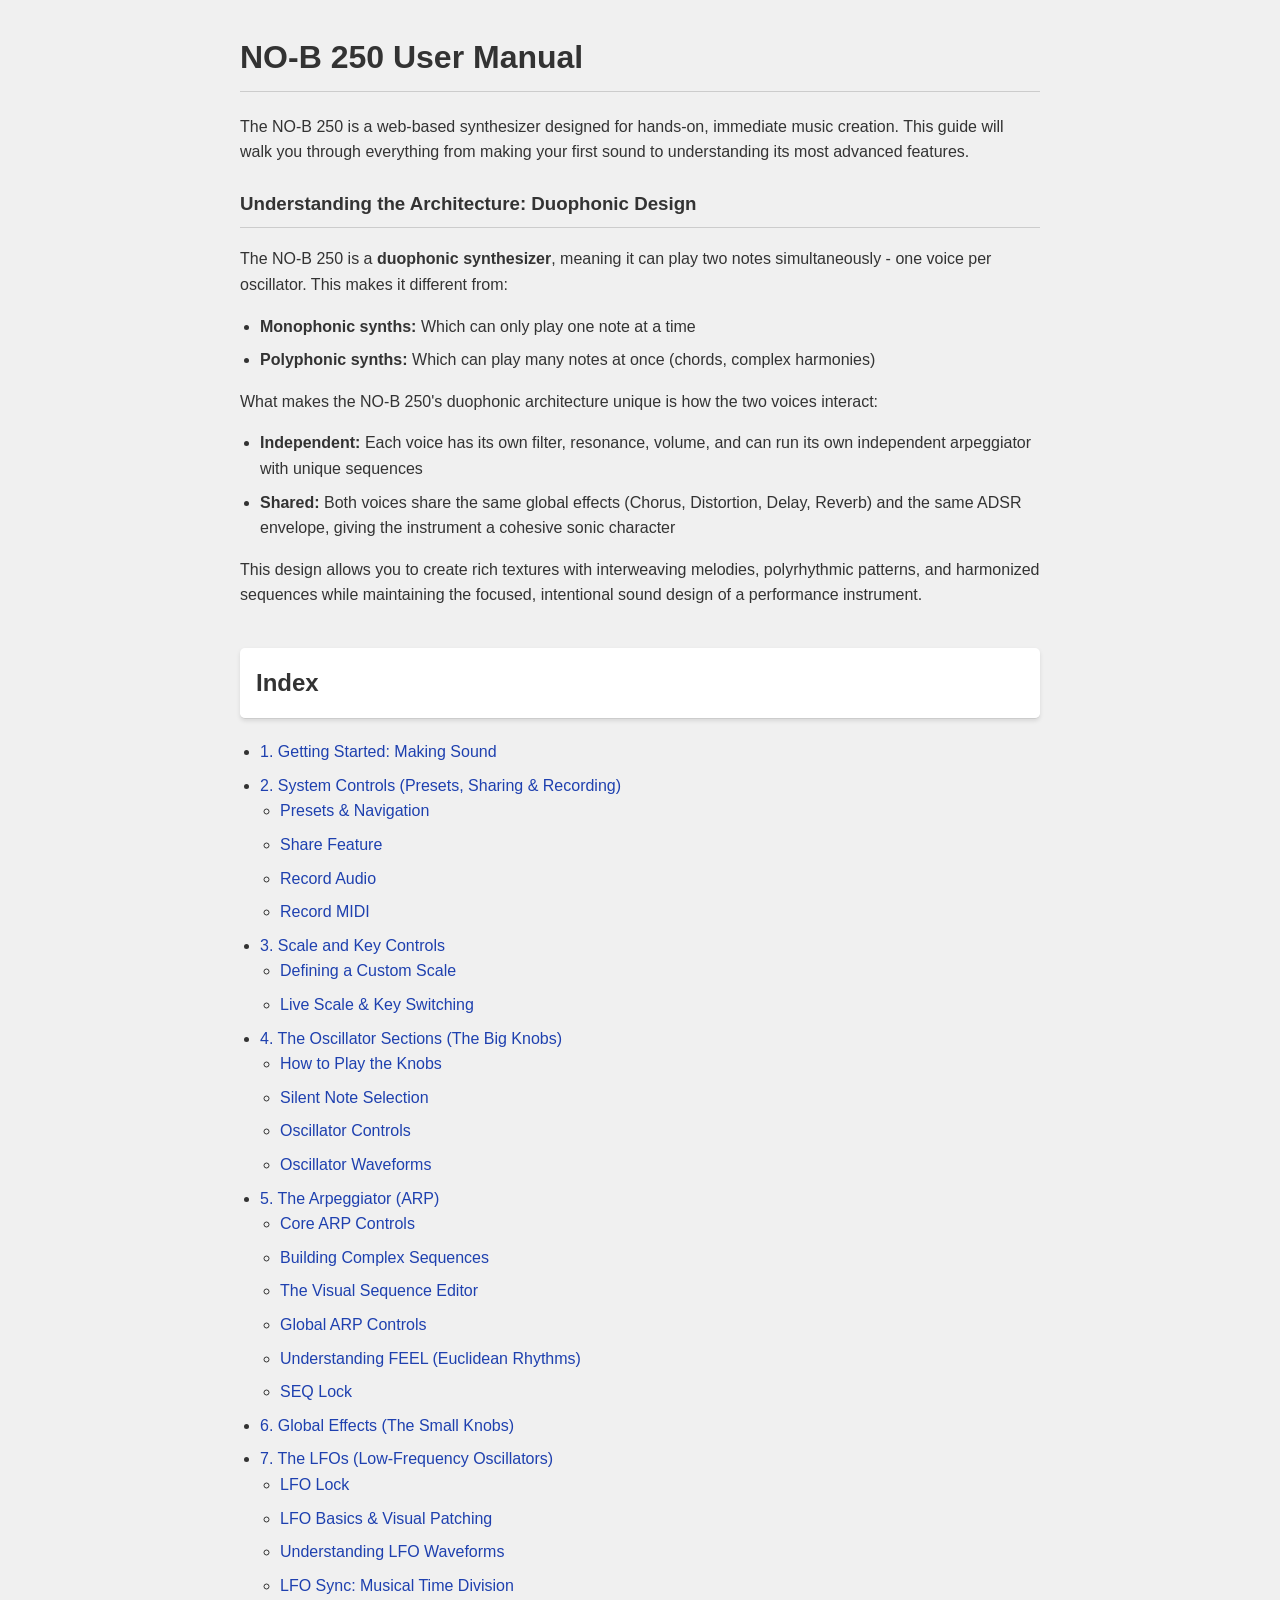
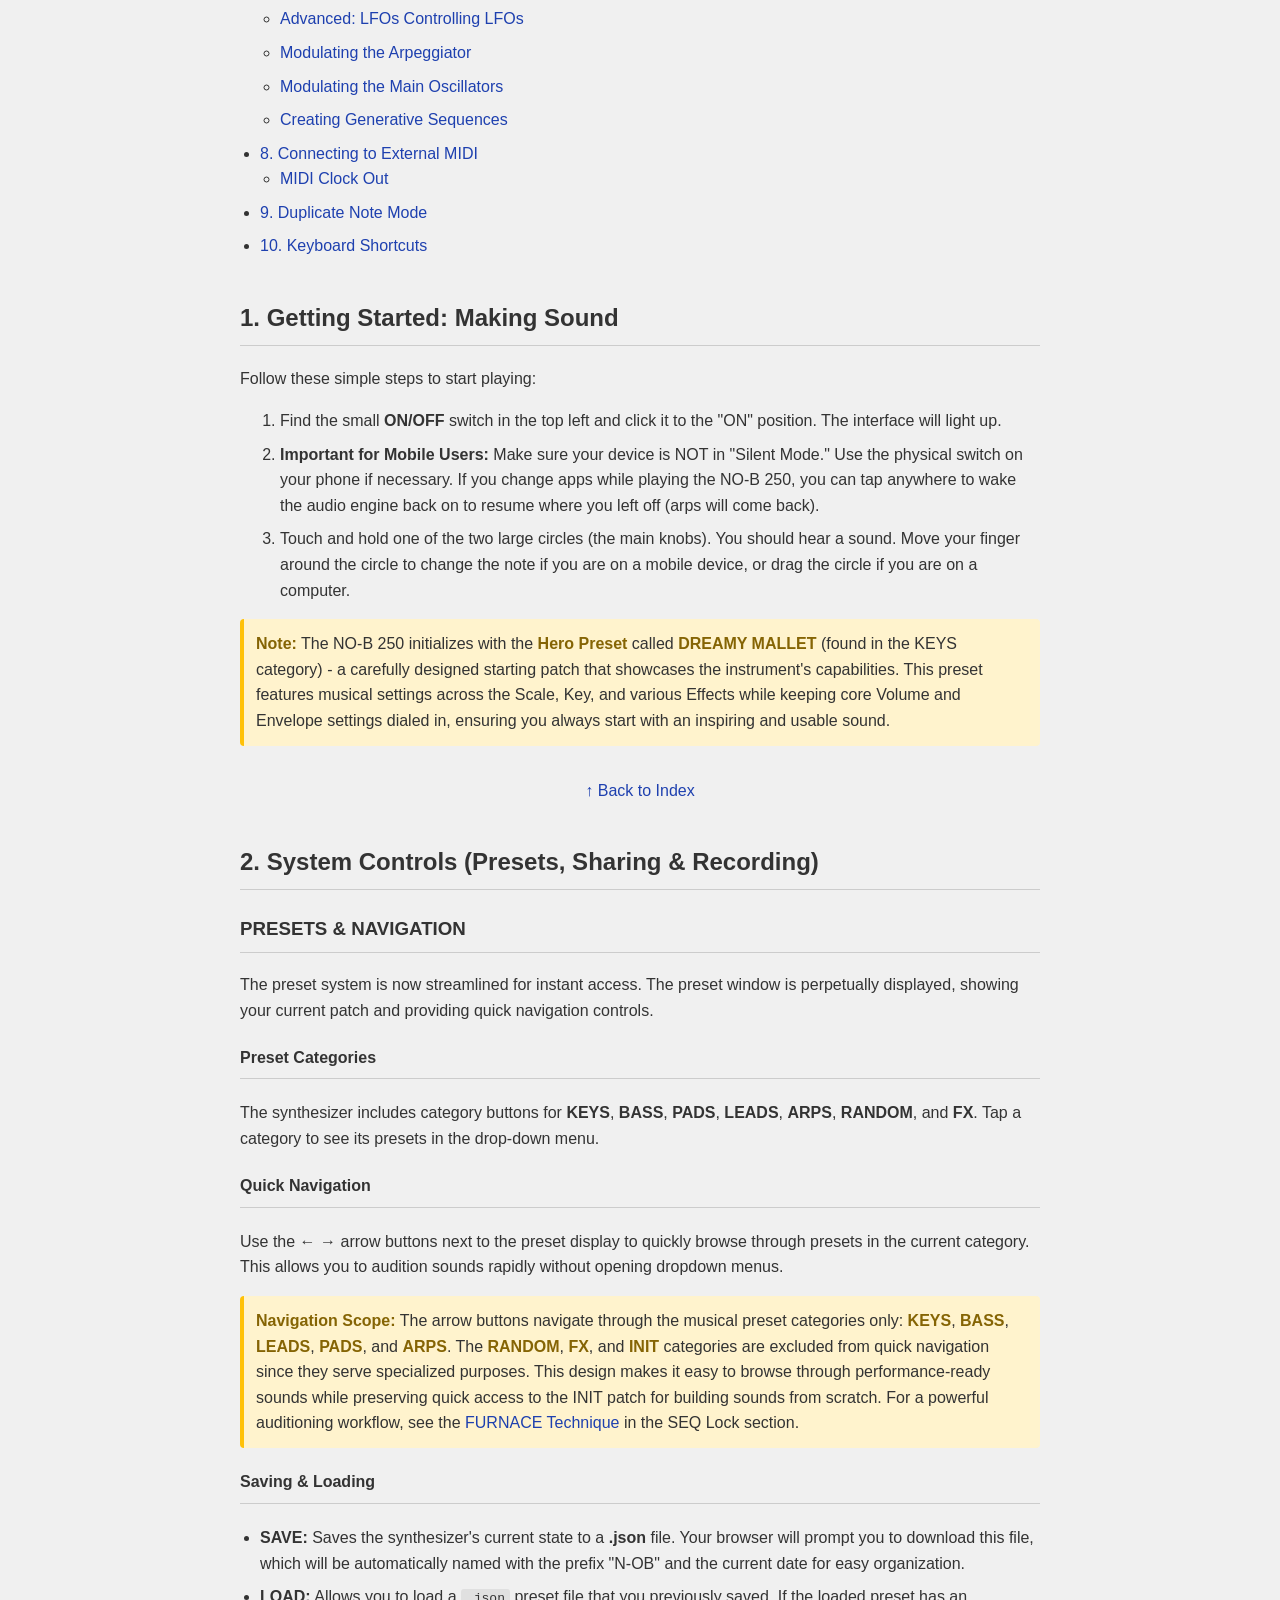
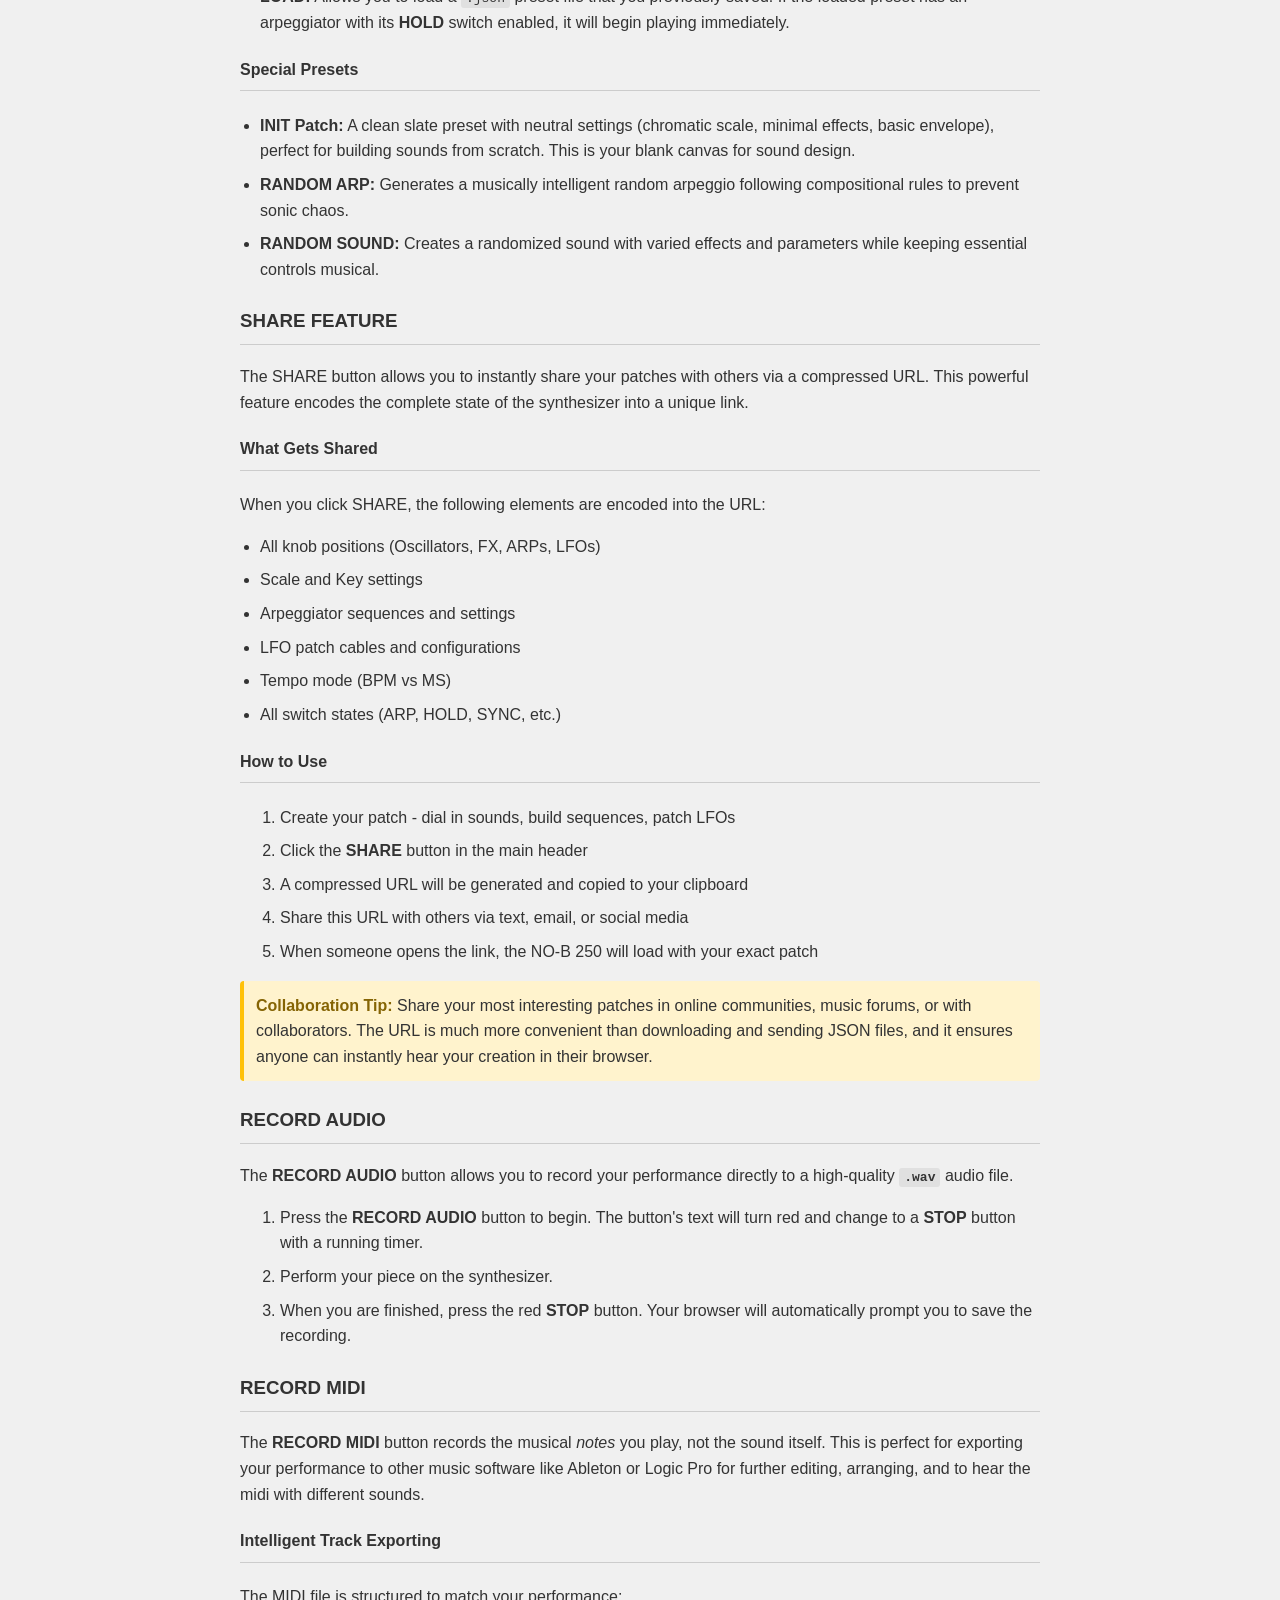
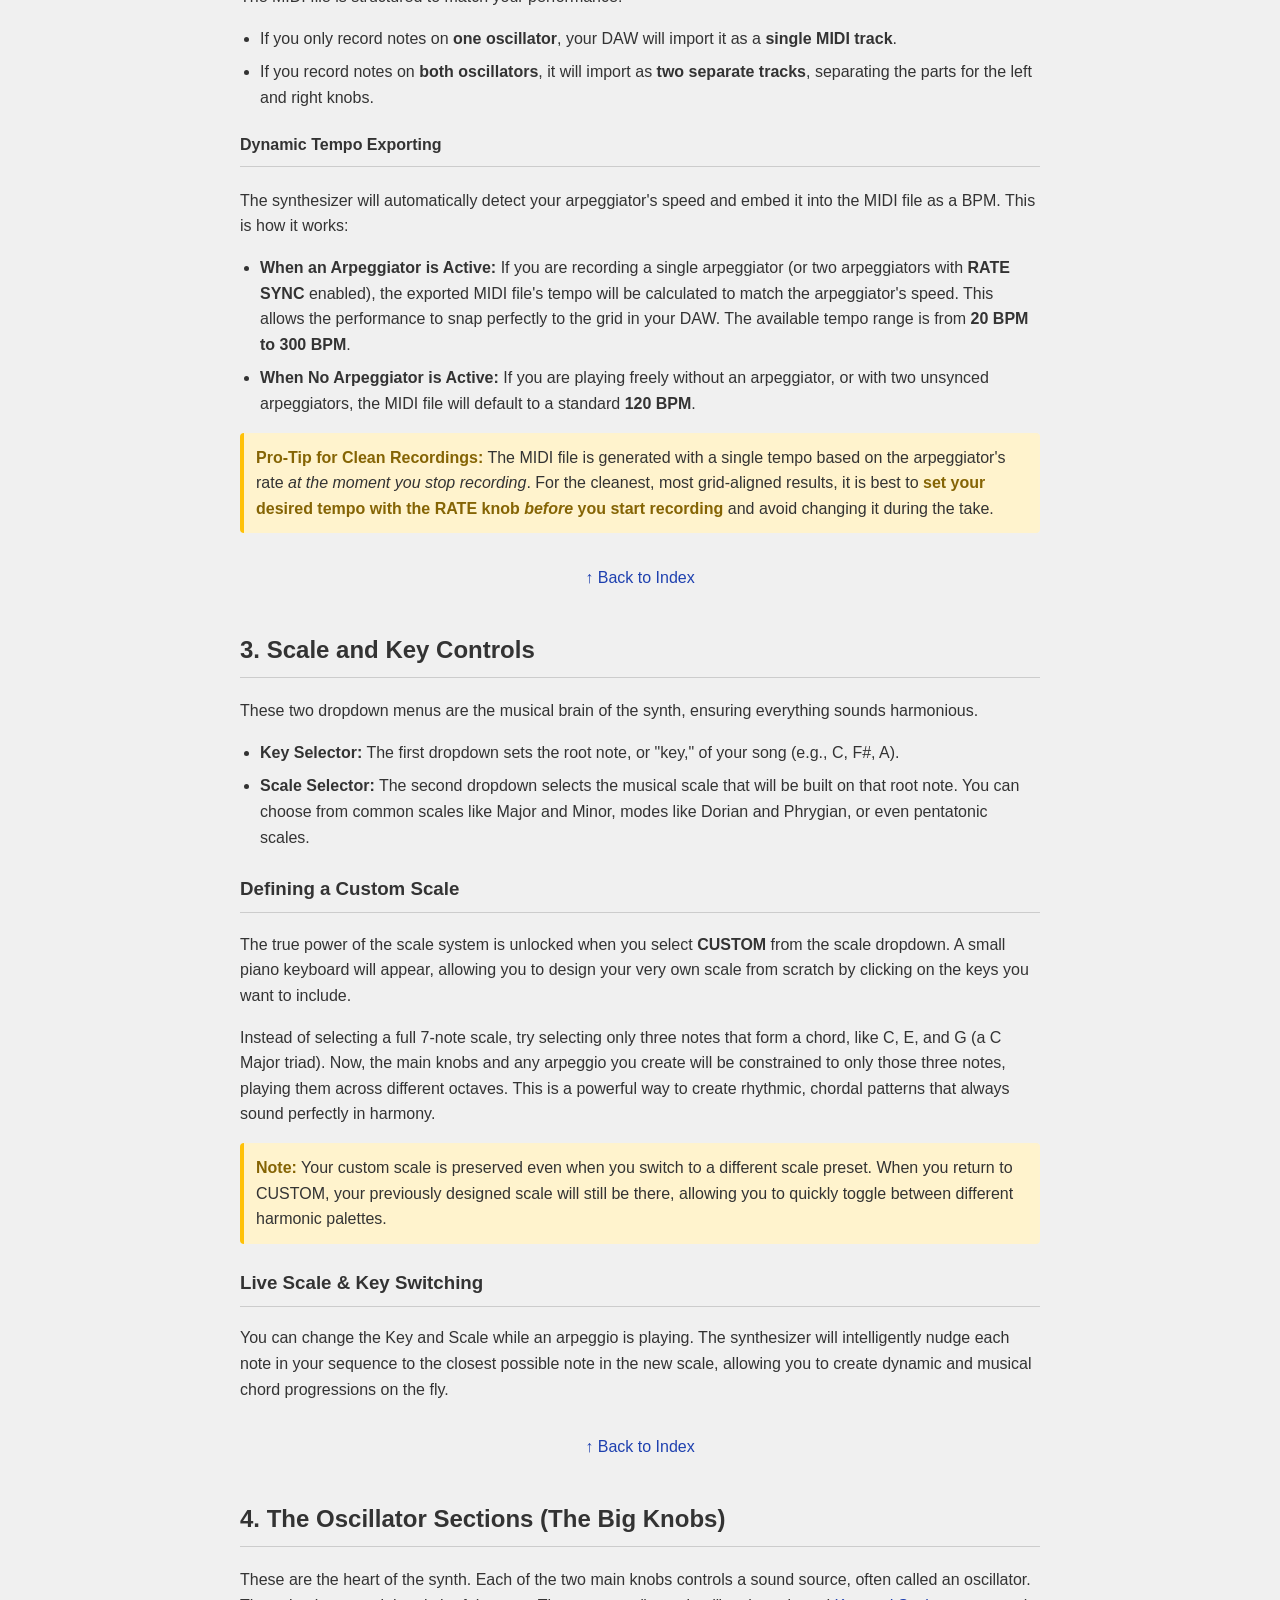
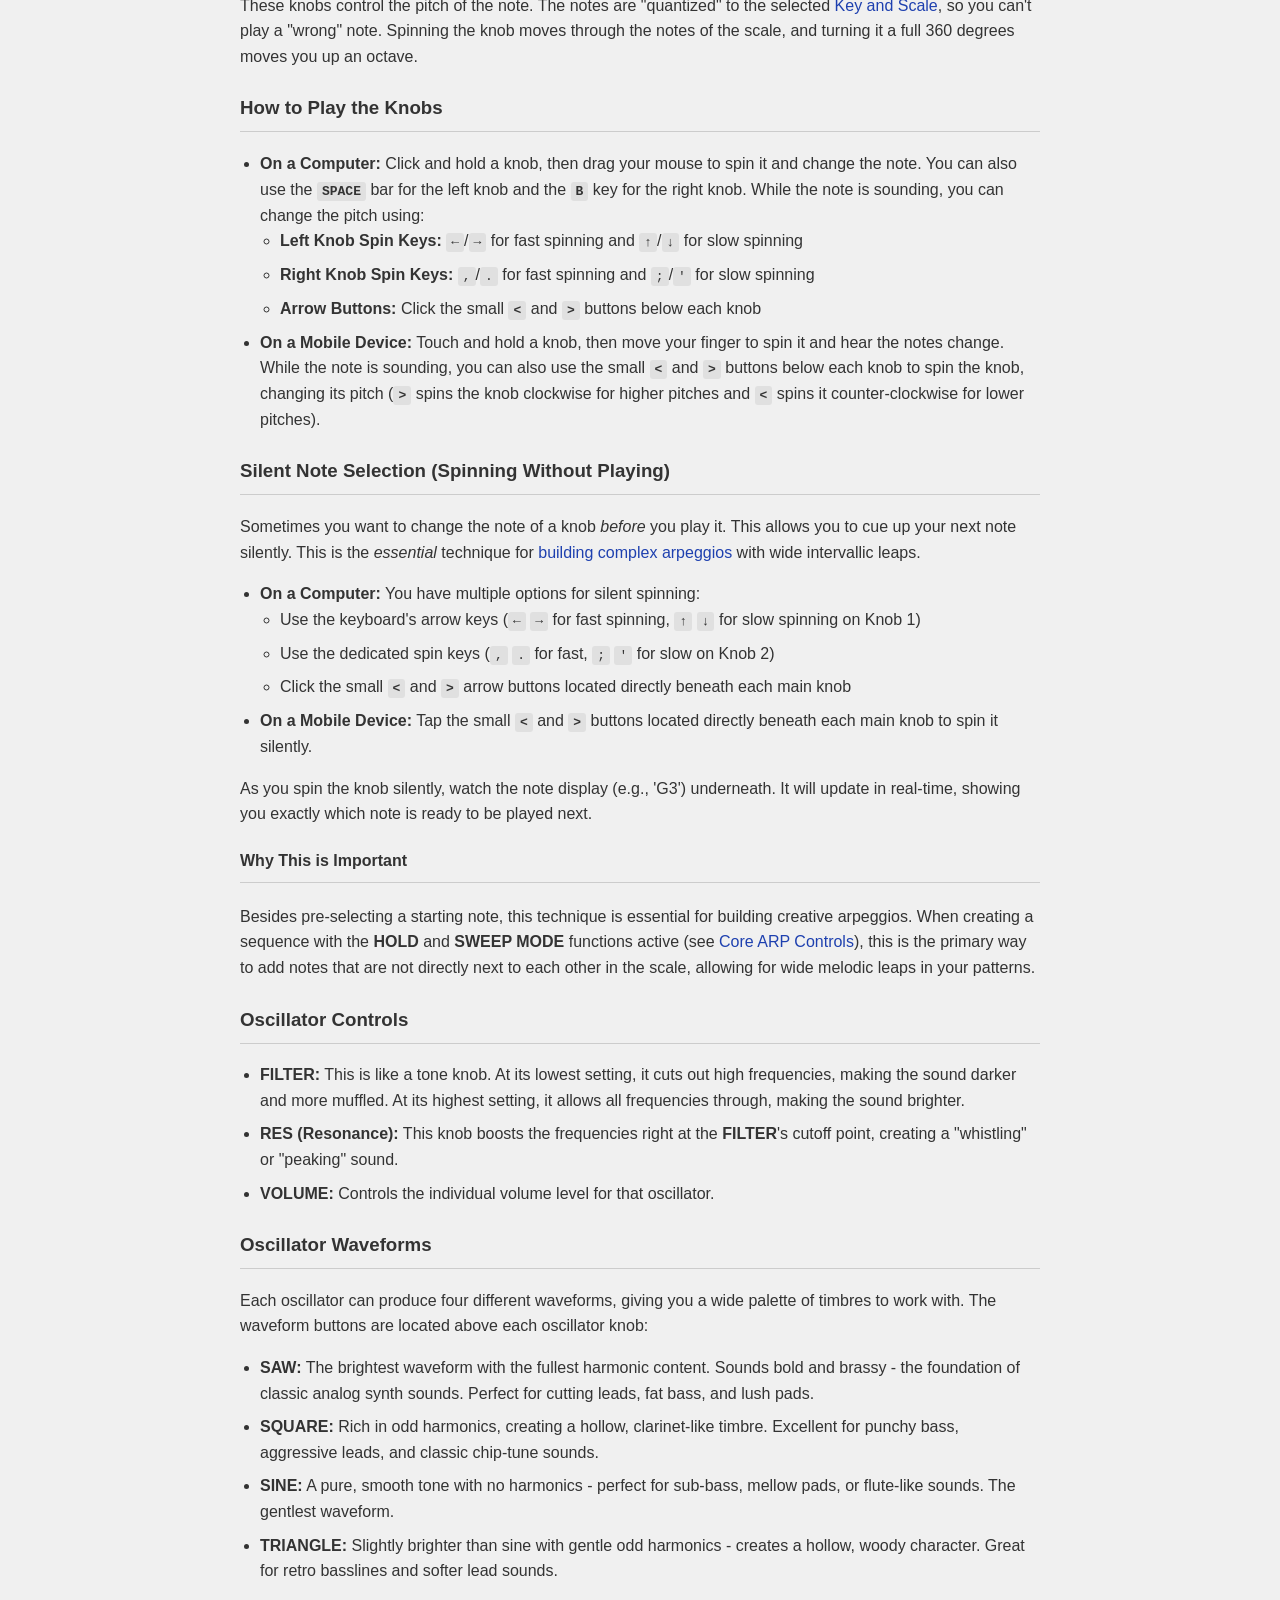
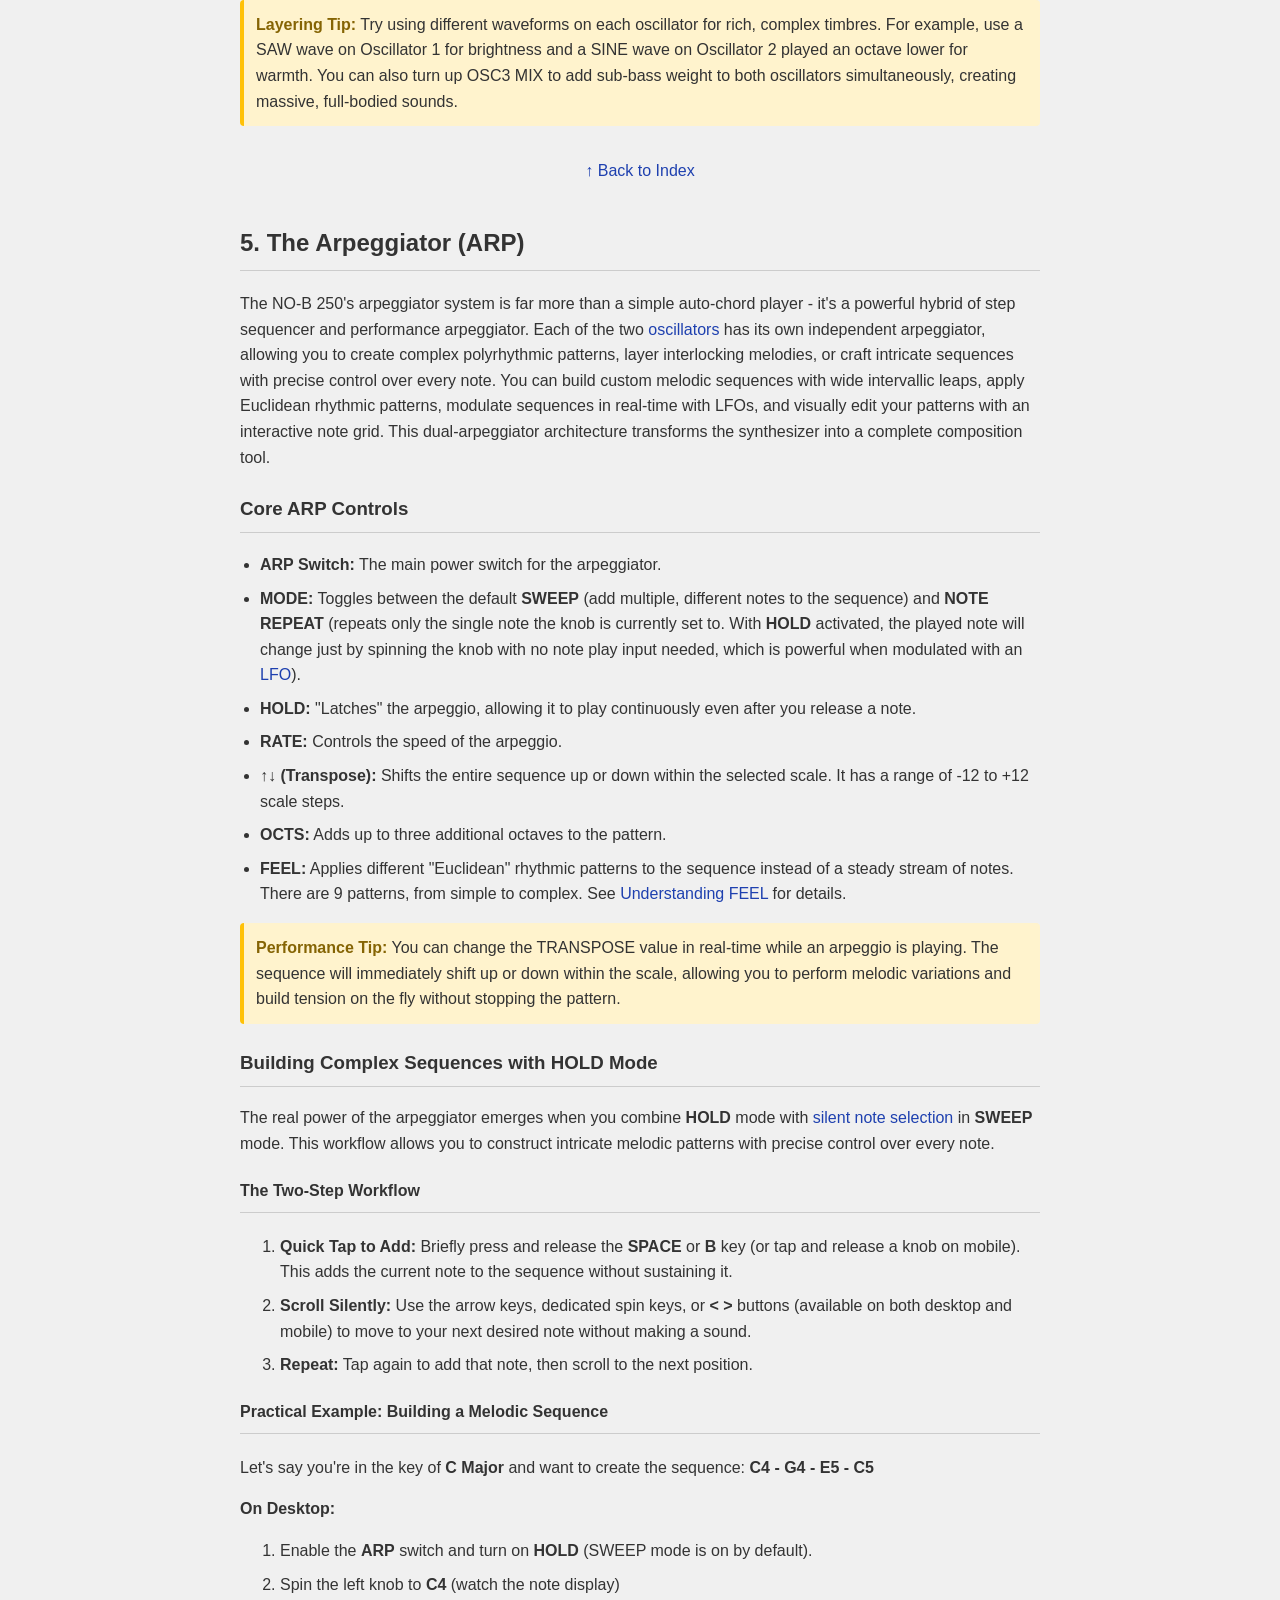
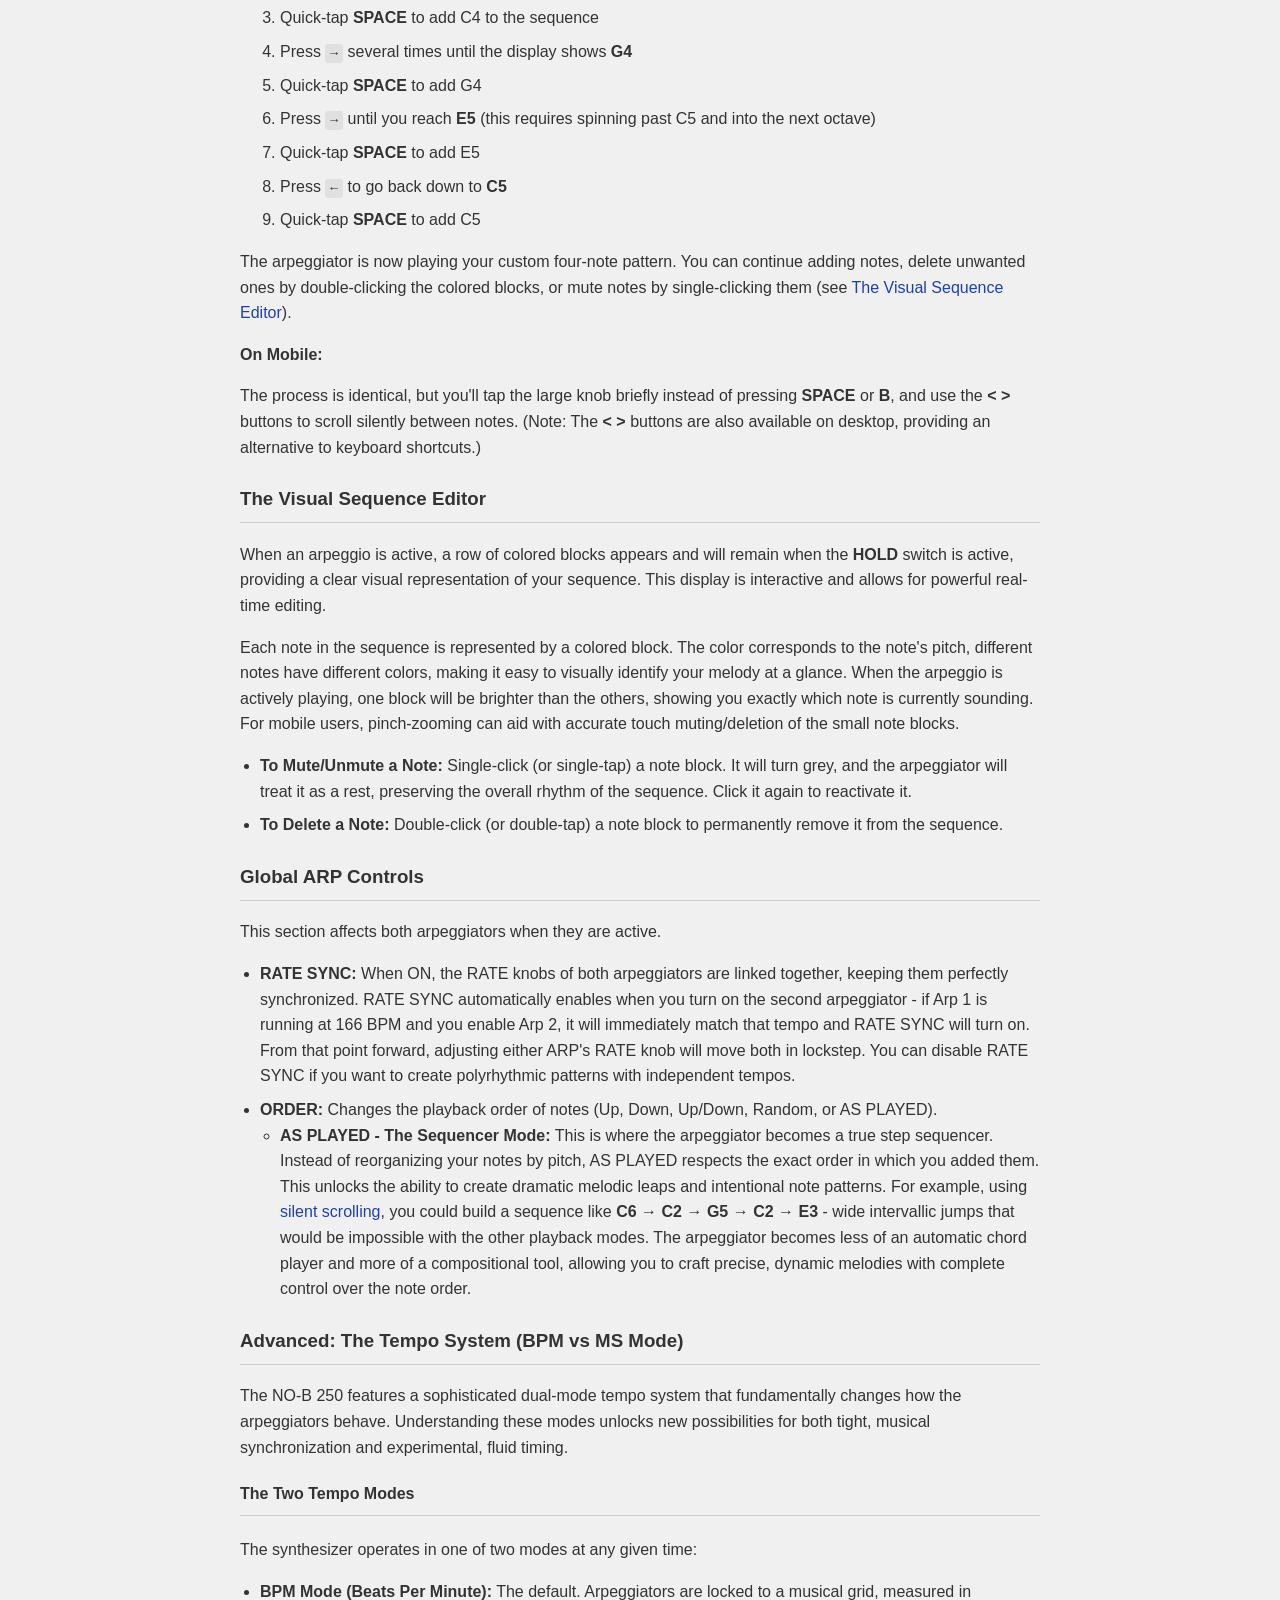
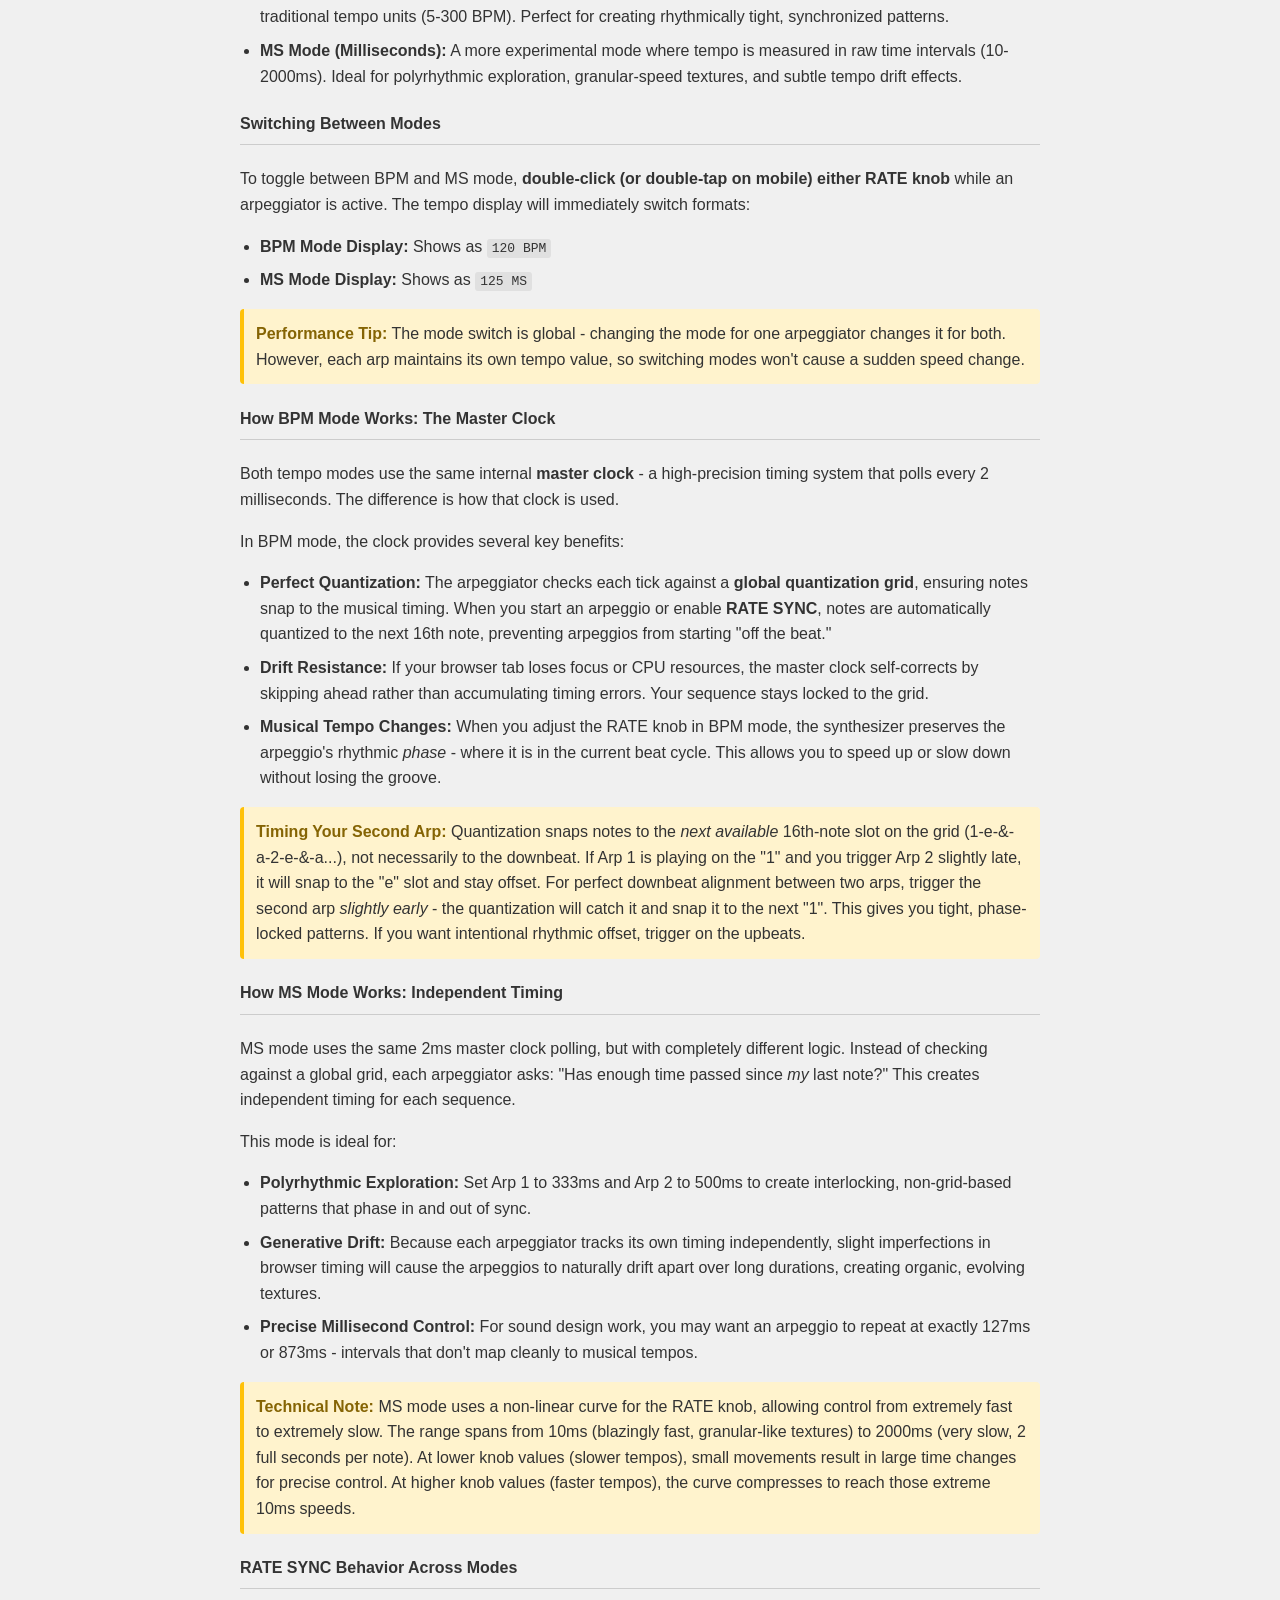
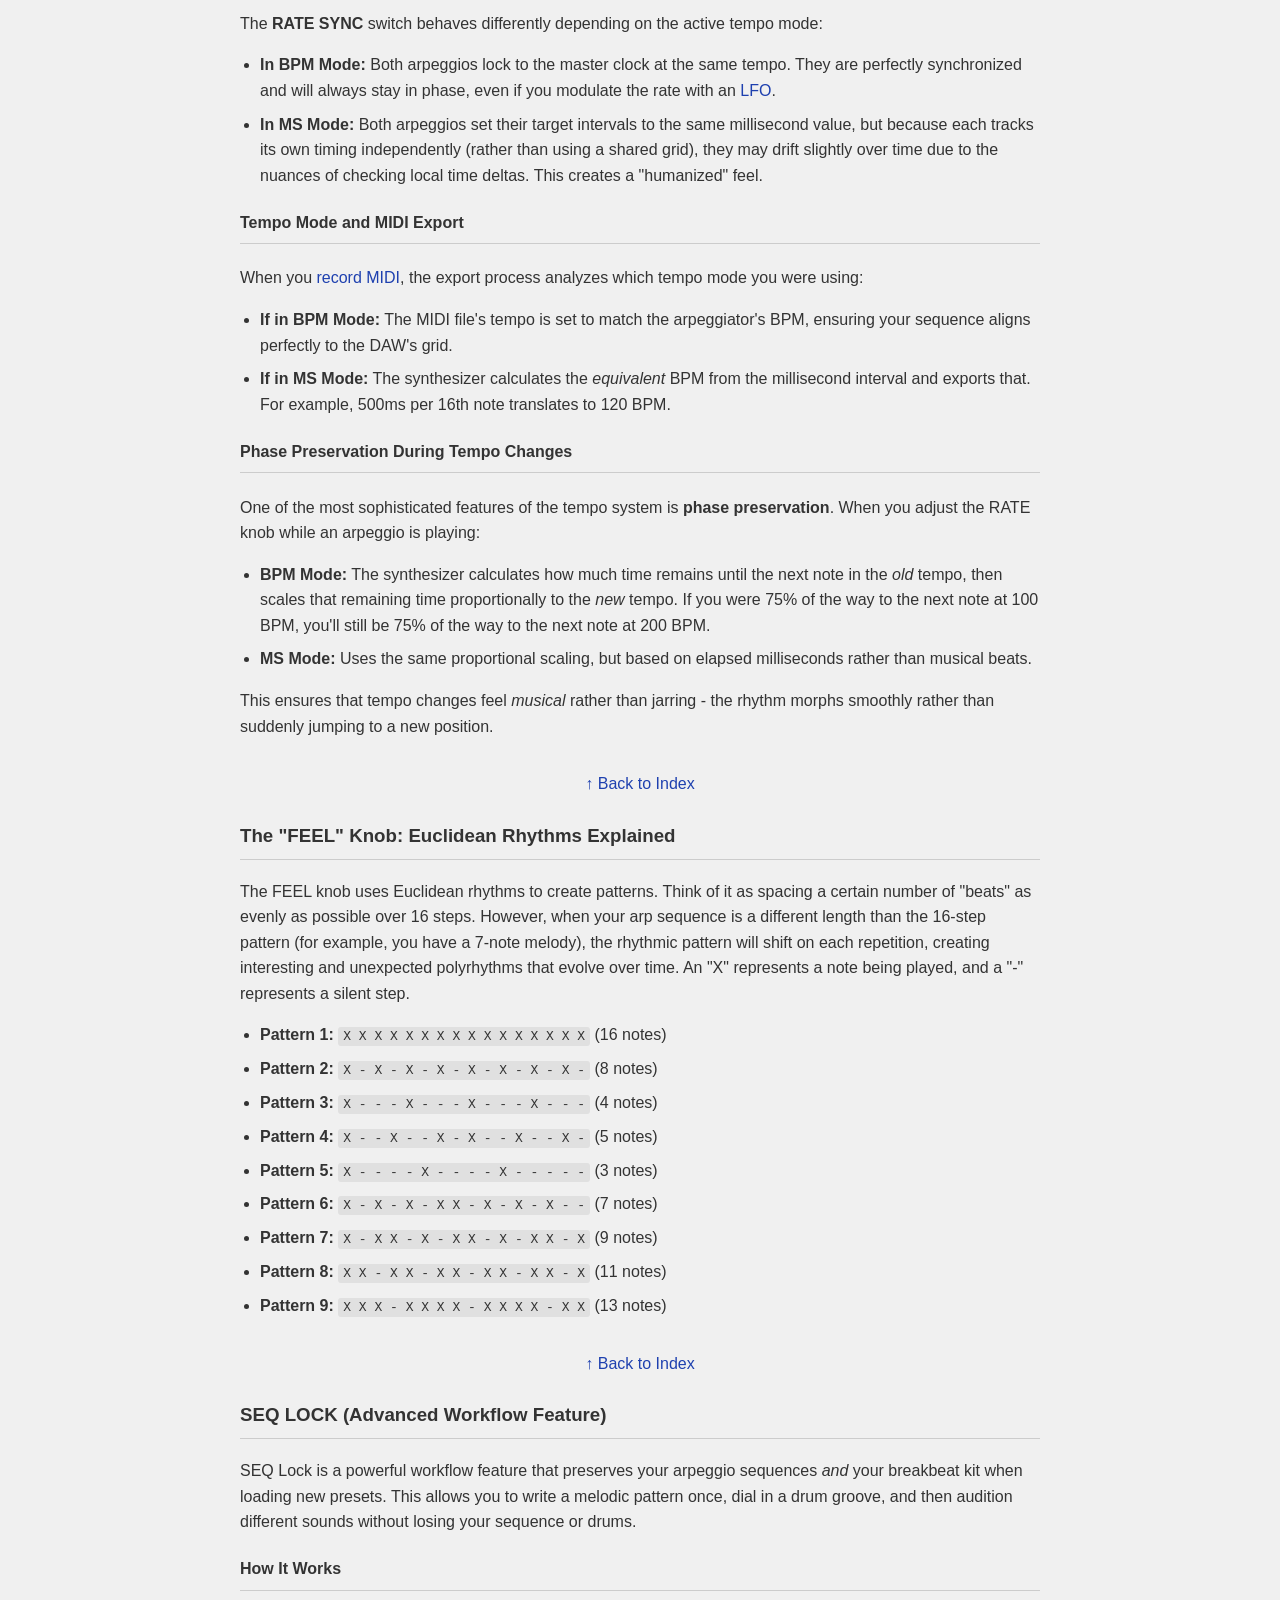
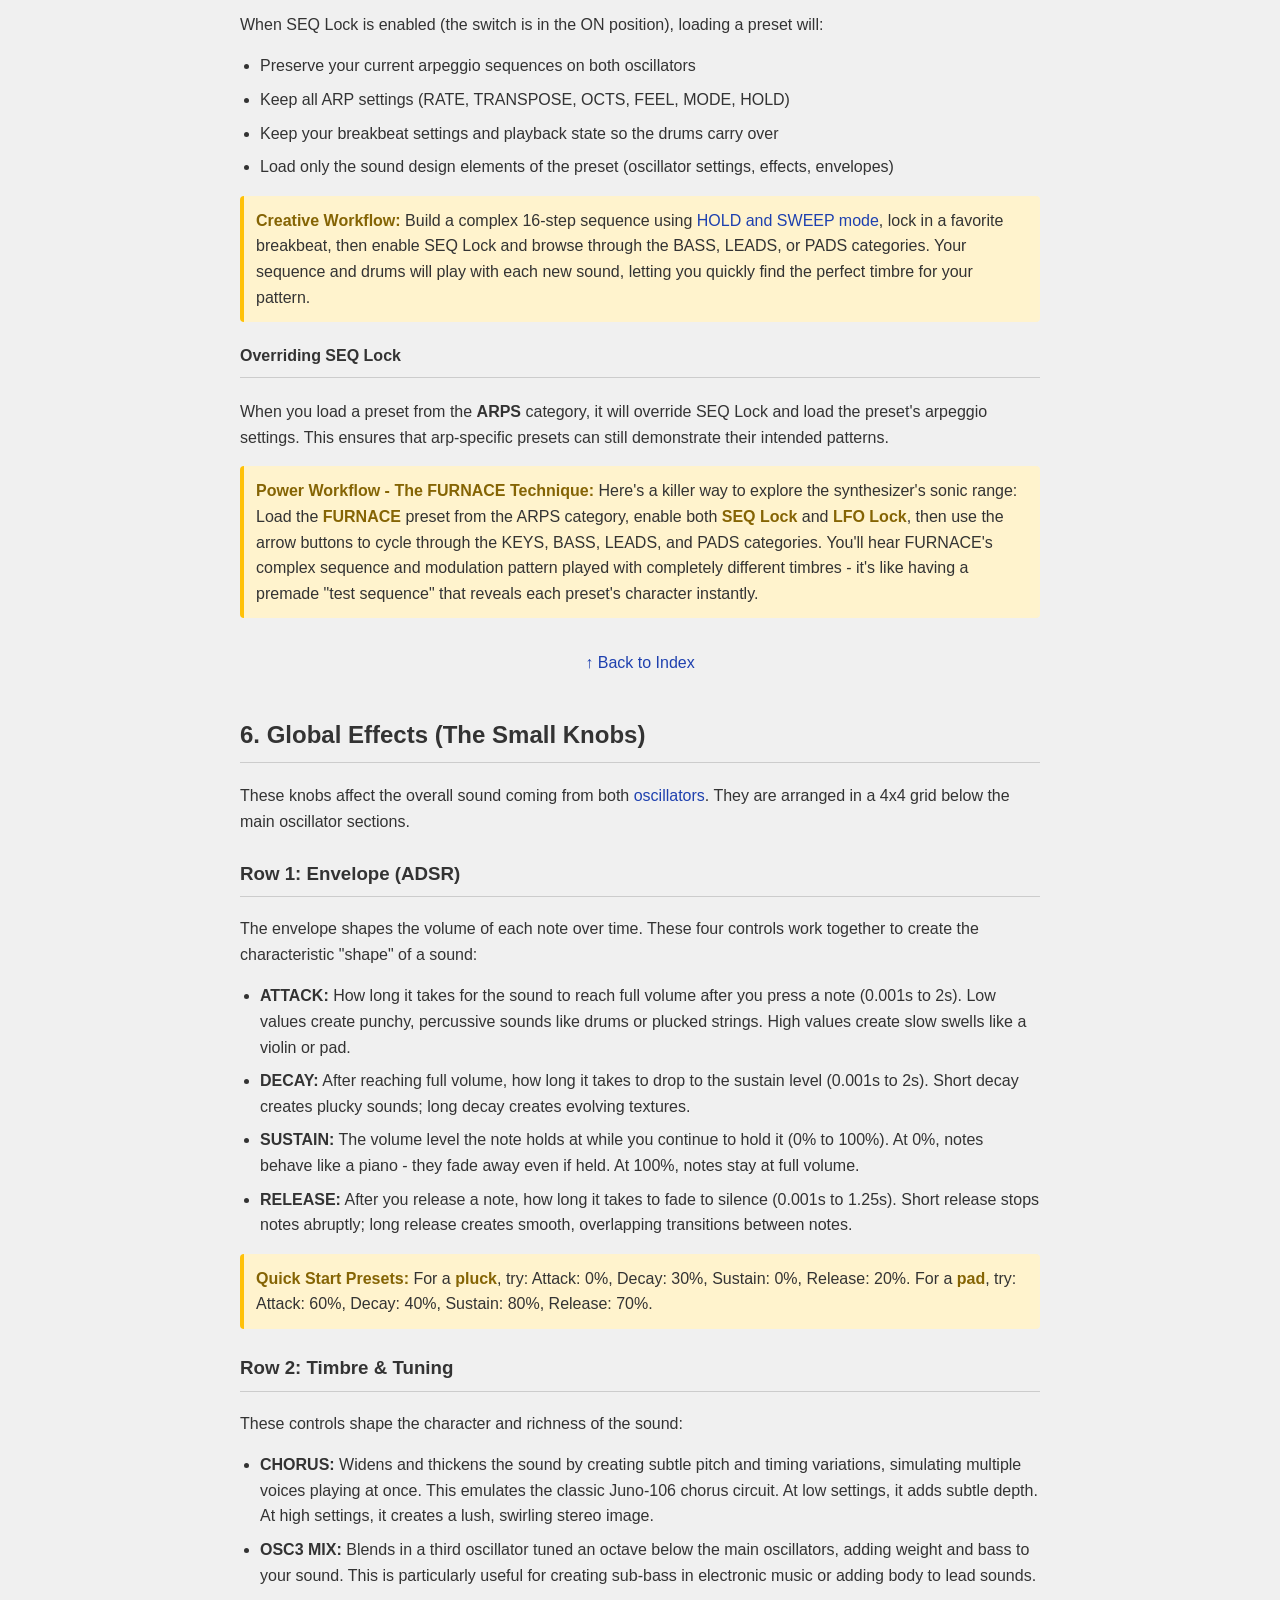
==== commit 5e480824: "Add breakbeat preservation to seq lock" ====
--- a/manual.html
+++ b/manual.html
@@ -121,7 +121,7 @@
                 <li><a href="#visual-editor">The Visual Sequence Editor</a></li>
                 <li><a href="#global-arp">Global ARP Controls</a></li>
                 <li><a href="#euclidean-rhythms">Understanding FEEL (Euclidean Rhythms)</a></li>
-                <li><a href="#arp-lock">ARP Lock</a></li>
+                <li><a href="#seq-lock">SEQ Lock</a></li>
             </ul>
         </li>
         <li><a href="#global-effects">6. Global Effects (The Small Knobs)</a></li>
@@ -172,7 +172,7 @@
     <p>Use the <strong>← →</strong> arrow buttons next to the preset display to quickly browse through presets in the current category. This allows you to audition sounds rapidly without opening dropdown menus.</p>
     
     <div class="pro-tip">
-        <strong>Navigation Scope:</strong> The arrow buttons navigate through the musical preset categories only: <strong>KEYS</strong>, <strong>BASS</strong>, <strong>LEADS</strong>, <strong>PADS</strong>, and <strong>ARPS</strong>. The <strong>RANDOM</strong>, <strong>FX</strong>, and <strong>INIT</strong> categories are excluded from quick navigation since they serve specialized purposes. This design makes it easy to browse through performance-ready sounds while preserving quick access to the INIT patch for building sounds from scratch. For a powerful auditioning workflow, see the <a href="#arp-lock">FURNACE Technique</a> in the ARP Lock section.
+        <strong>Navigation Scope:</strong> The arrow buttons navigate through the musical preset categories only: <strong>KEYS</strong>, <strong>BASS</strong>, <strong>LEADS</strong>, <strong>PADS</strong>, and <strong>ARPS</strong>. The <strong>RANDOM</strong>, <strong>FX</strong>, and <strong>INIT</strong> categories are excluded from quick navigation since they serve specialized purposes. This design makes it easy to browse through performance-ready sounds while preserving quick access to the INIT patch for building sounds from scratch. For a powerful auditioning workflow, see the <a href="#seq-lock">FURNACE Technique</a> in the SEQ Lock section.
     </div>
     
     <h4>Saving & Loading</h4>
@@ -481,27 +481,28 @@
 
     <p class="back-to-index"><a href="#index">↑ Back to Index</a></p>
 
-    <h3 id="arp-lock">ARP LOCK (Advanced Workflow Feature)</h3>
-    <p>ARP Lock is a powerful workflow feature that preserves your arpeggio sequences when loading new presets. This allows you to write a melodic pattern once and then audition different sounds without losing your sequence.</p>
-    
-    <h4>How It Works</h4>
-    <p>When ARP Lock is enabled (the switch is in the ON position), loading a preset will:</p>
-    <ul>
-        <li>Preserve your current arpeggio sequences on both oscillators</li>
-        <li>Keep all ARP settings (RATE, TRANSPOSE, OCTS, FEEL, MODE, HOLD)</li>
-        <li>Load only the sound design elements of the preset (oscillator settings, effects, envelopes)</li>
-    </ul>
-
-    <div class="pro-tip">
-        <strong>Creative Workflow:</strong> Build a complex 16-step sequence using <a href="#building-sequences">HOLD and SWEEP mode</a>, then enable ARP Lock and browse through the BASS, LEADS, or PADS categories. Your sequence will play with each new sound, letting you quickly find the perfect timbre for your pattern.
-    </div>
-
-    <h4>Overriding ARP Lock</h4>
-    <p>When you load a preset from the <strong>ARPS</strong> category, it will override ARP Lock and load the preset's arpeggio settings. This ensures that arp-specific presets can still demonstrate their intended patterns.</p>
-
-    <div class="pro-tip">
-        <strong>Power Workflow - The FURNACE Technique:</strong> Here's a killer way to explore the synthesizer's sonic range: Load the <strong>FURNACE</strong> preset from the ARPS category, enable both <strong>ARP Lock</strong> and <strong>LFO Lock</strong>, then use the arrow buttons to cycle through the KEYS, BASS, LEADS, and PADS categories. You'll hear FURNACE's complex sequence and modulation pattern played with completely different timbres - it's like having a premade "test sequence" that reveals each preset's character instantly.
-    </div>
+    <h3 id="seq-lock">SEQ LOCK (Advanced Workflow Feature)</h3>
+    <p>SEQ Lock is a powerful workflow feature that preserves your arpeggio sequences <em>and</em> your breakbeat kit when loading new presets. This allows you to write a melodic pattern once, dial in a drum groove, and then audition different sounds without losing your sequence or drums.</p>
+
+    <h4>How It Works</h4>
+    <p>When SEQ Lock is enabled (the switch is in the ON position), loading a preset will:</p>
+    <ul>
+        <li>Preserve your current arpeggio sequences on both oscillators</li>
+        <li>Keep all ARP settings (RATE, TRANSPOSE, OCTS, FEEL, MODE, HOLD)</li>
+        <li>Keep your breakbeat settings and playback state so the drums carry over</li>
+        <li>Load only the sound design elements of the preset (oscillator settings, effects, envelopes)</li>
+    </ul>
+
+    <div class="pro-tip">
+        <strong>Creative Workflow:</strong> Build a complex 16-step sequence using <a href="#building-sequences">HOLD and SWEEP mode</a>, lock in a favorite breakbeat, then enable SEQ Lock and browse through the BASS, LEADS, or PADS categories. Your sequence and drums will play with each new sound, letting you quickly find the perfect timbre for your pattern.
+    </div>
+
+    <h4>Overriding SEQ Lock</h4>
+    <p>When you load a preset from the <strong>ARPS</strong> category, it will override SEQ Lock and load the preset's arpeggio settings. This ensures that arp-specific presets can still demonstrate their intended patterns.</p>
+
+    <div class="pro-tip">
+        <strong>Power Workflow - The FURNACE Technique:</strong> Here's a killer way to explore the synthesizer's sonic range: Load the <strong>FURNACE</strong> preset from the ARPS category, enable both <strong>SEQ Lock</strong> and <strong>LFO Lock</strong>, then use the arrow buttons to cycle through the KEYS, BASS, LEADS, and PADS categories. You'll hear FURNACE's complex sequence and modulation pattern played with completely different timbres - it's like having a premade "test sequence" that reveals each preset's character instantly.
+    </div>
 
     <p class="back-to-index"><a href="#index">↑ Back to Index</a></p>
 
@@ -578,9 +579,9 @@
         <li><strong>Sound Design:</strong> When designing <a href="#generative-sequences">generative sequences</a>, lock your LFO-to-Oscillator routings and experiment with different timbres without disrupting the melodic movement.</li>
     </ul>
 
-    <div class="pro-tip">
-        <strong>Lock Interaction:</strong> ARP Lock and LFO Lock work independently and can both be enabled simultaneously. When loading a preset from the <strong>ARPS</strong> category, it will override <em>both</em> locks to ensure the arp preset demonstrates its intended behavior with the correct modulation.
-    </div>
+    <div class="pro-tip">
+        <strong>Lock Interaction:</strong> SEQ Lock and LFO Lock work independently and can both be enabled simultaneously. When loading a preset from the <strong>ARPS</strong> category, it will override <em>both</em> locks to ensure the arp preset demonstrates its intended behavior with the correct modulation.
+    </div>
 
     <h3 id="lfo-basics">LFO Controls & Visual Patching</h3>
     <p>Each LFO has a <strong>RATE</strong>, <strong>DEPTH</strong>, <strong>WAVE</strong> (shape), and <strong>DEST</strong> (destination) knob. The NO-B 250 supports <strong>LFO chaining</strong>, which transforms a simple single-destination LFO into an expansive modulation source that can control multiple parameters simultaneously. This allows you to create complex, cohesive movement across your entire patch with minimal setup - one LFO becomes a unifying rhythmic or evolutionary force that ties together filters, effects, and oscillators.</p>
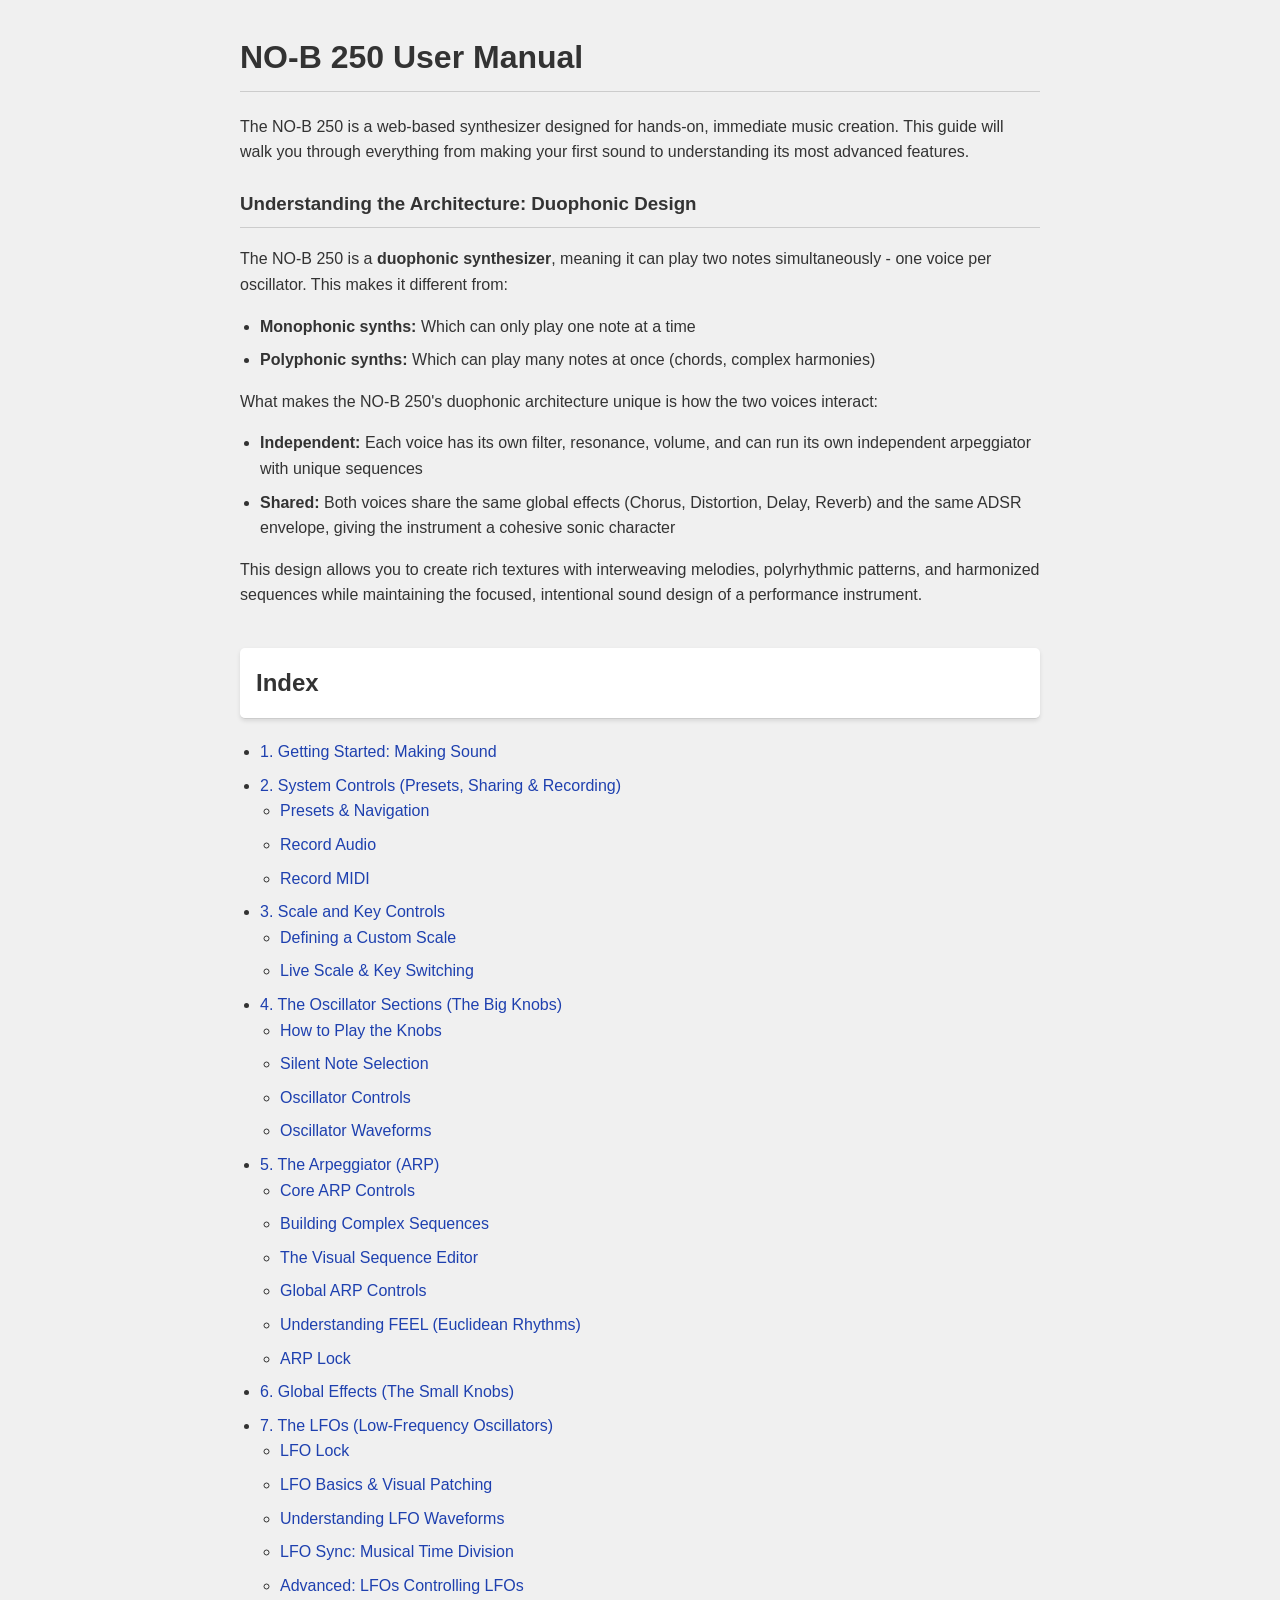
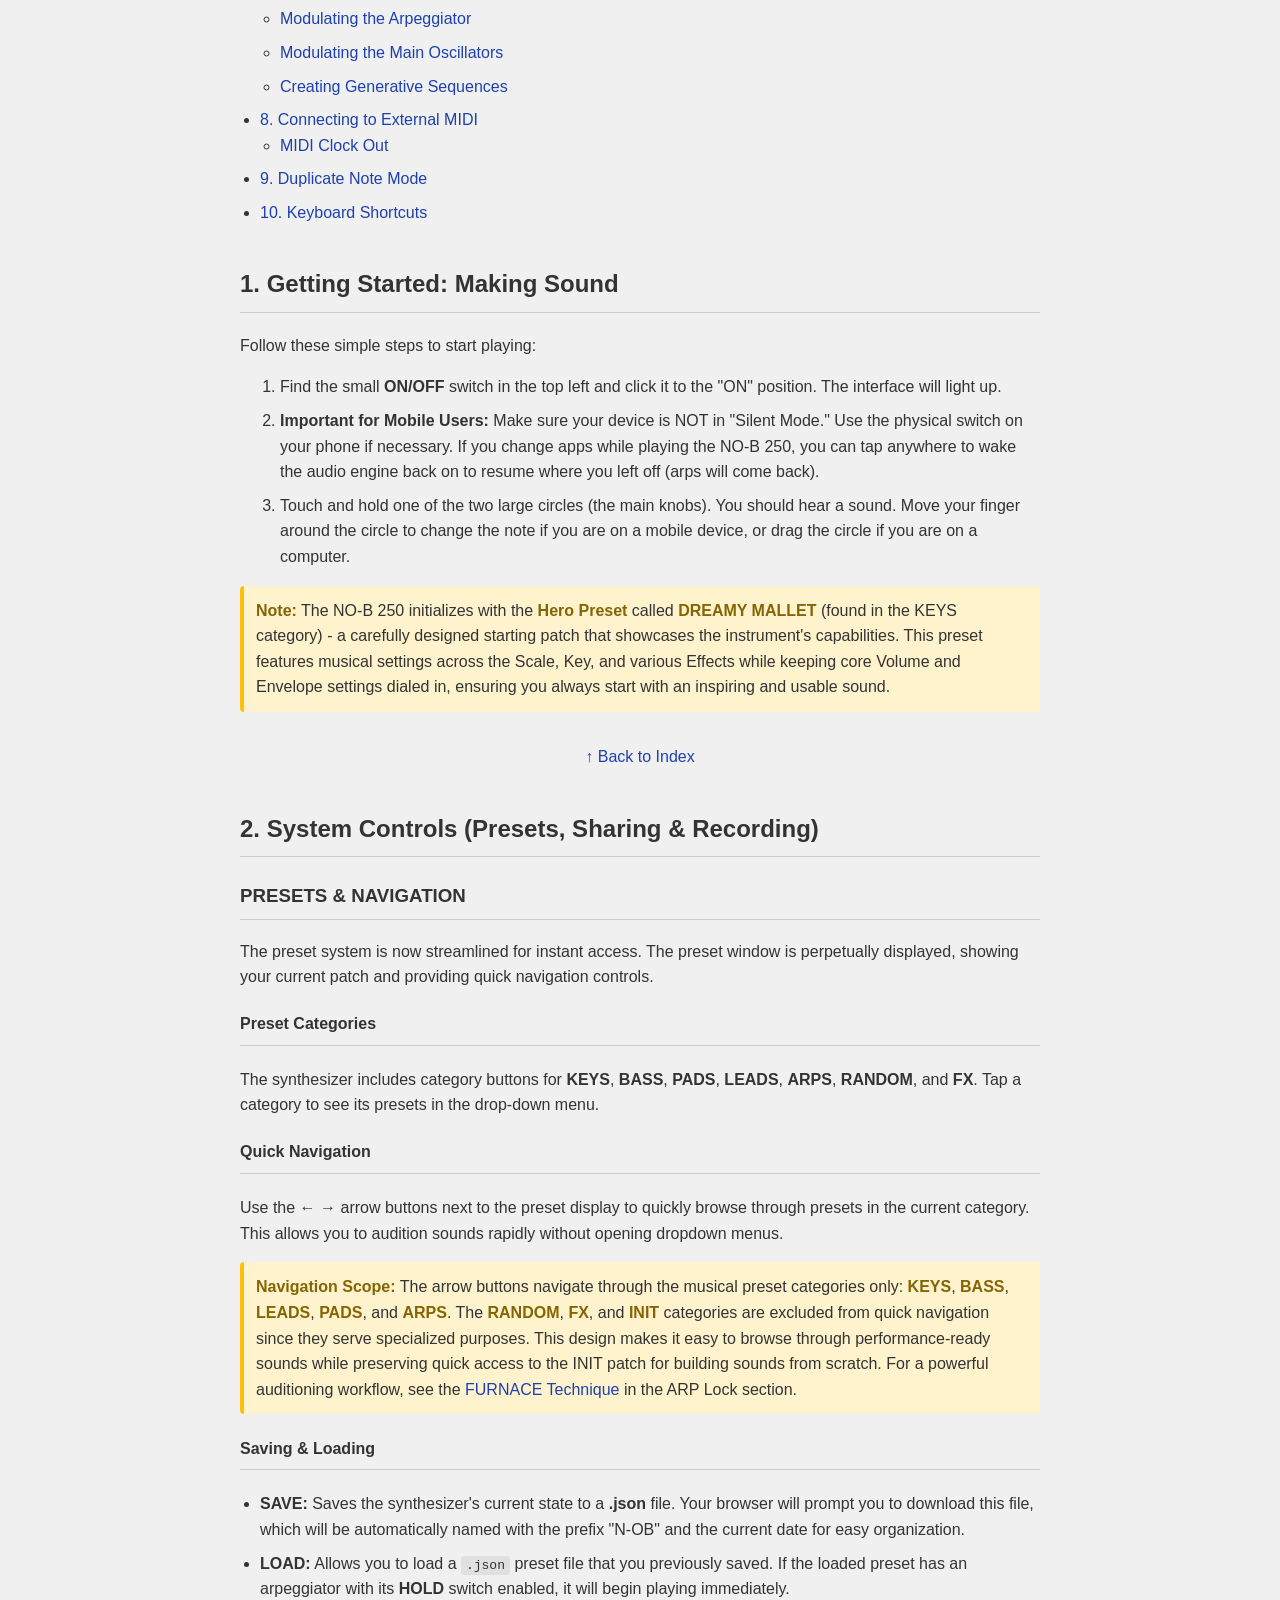
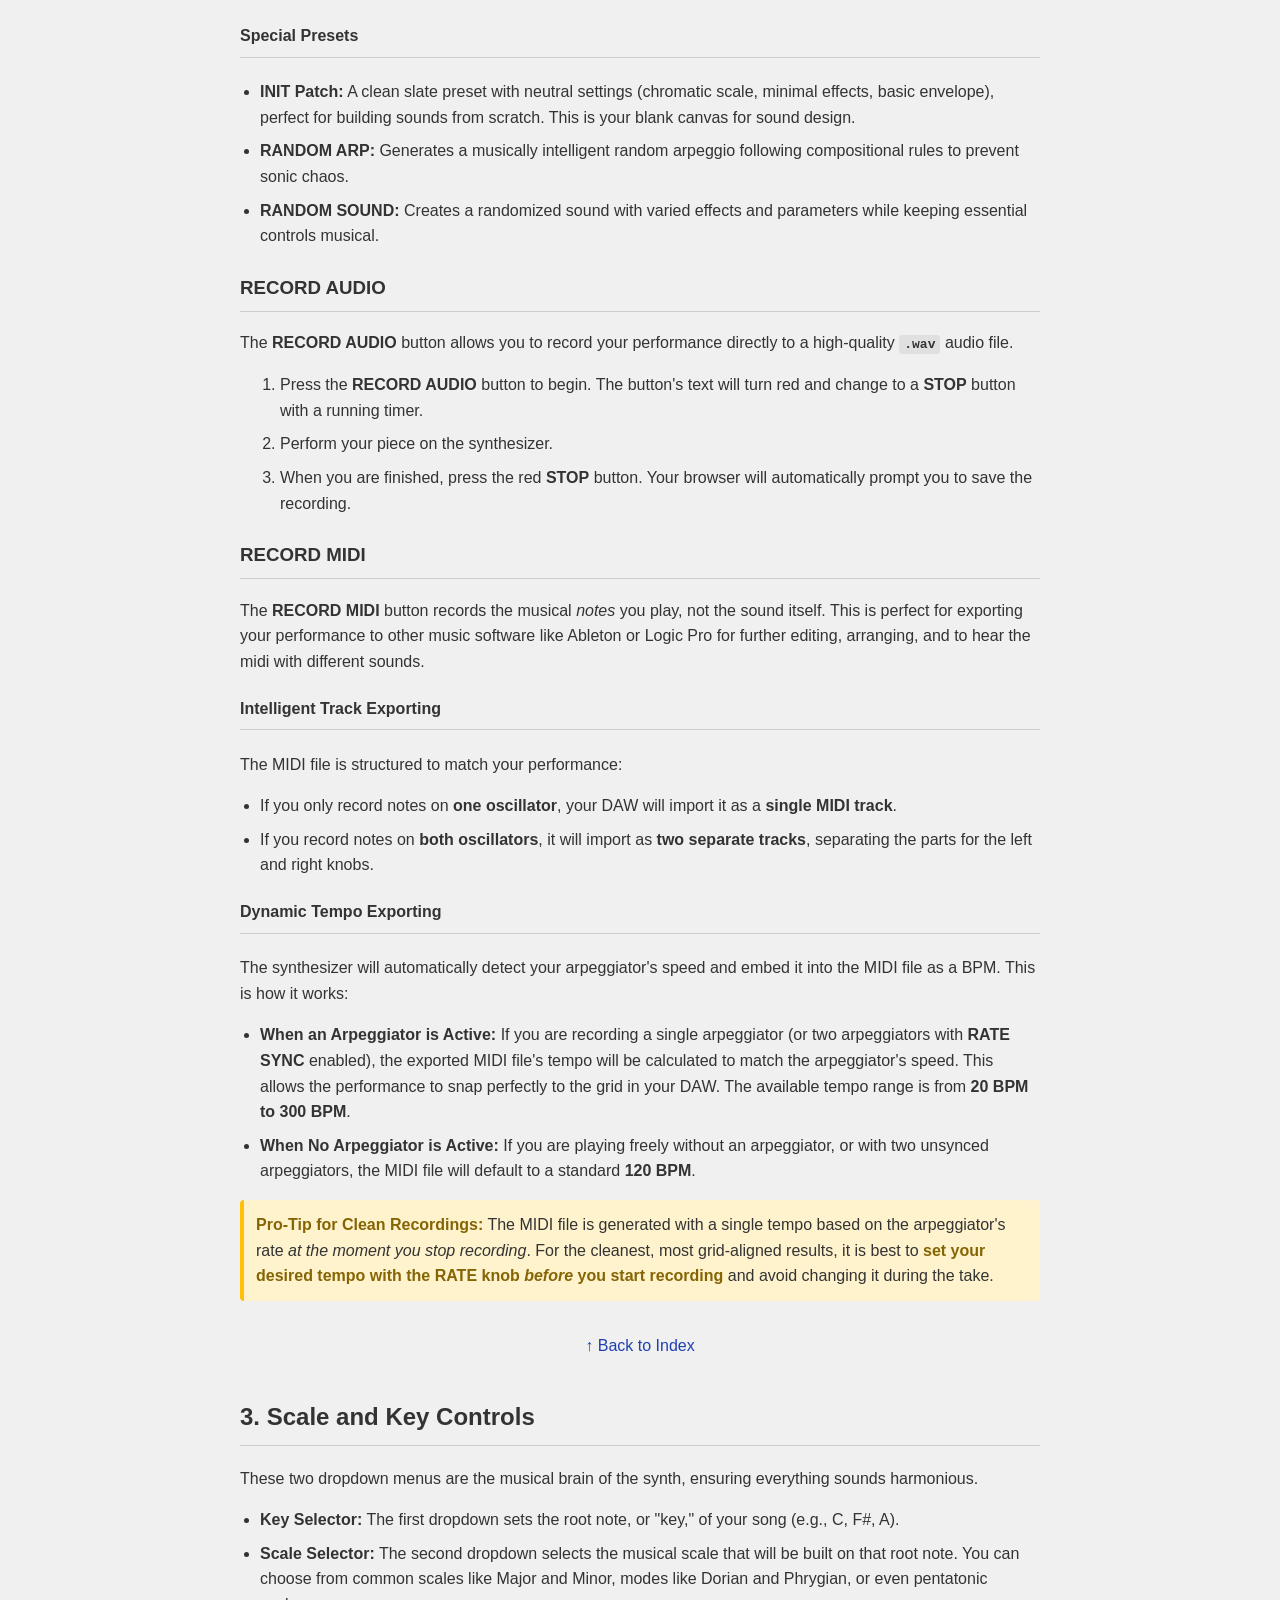
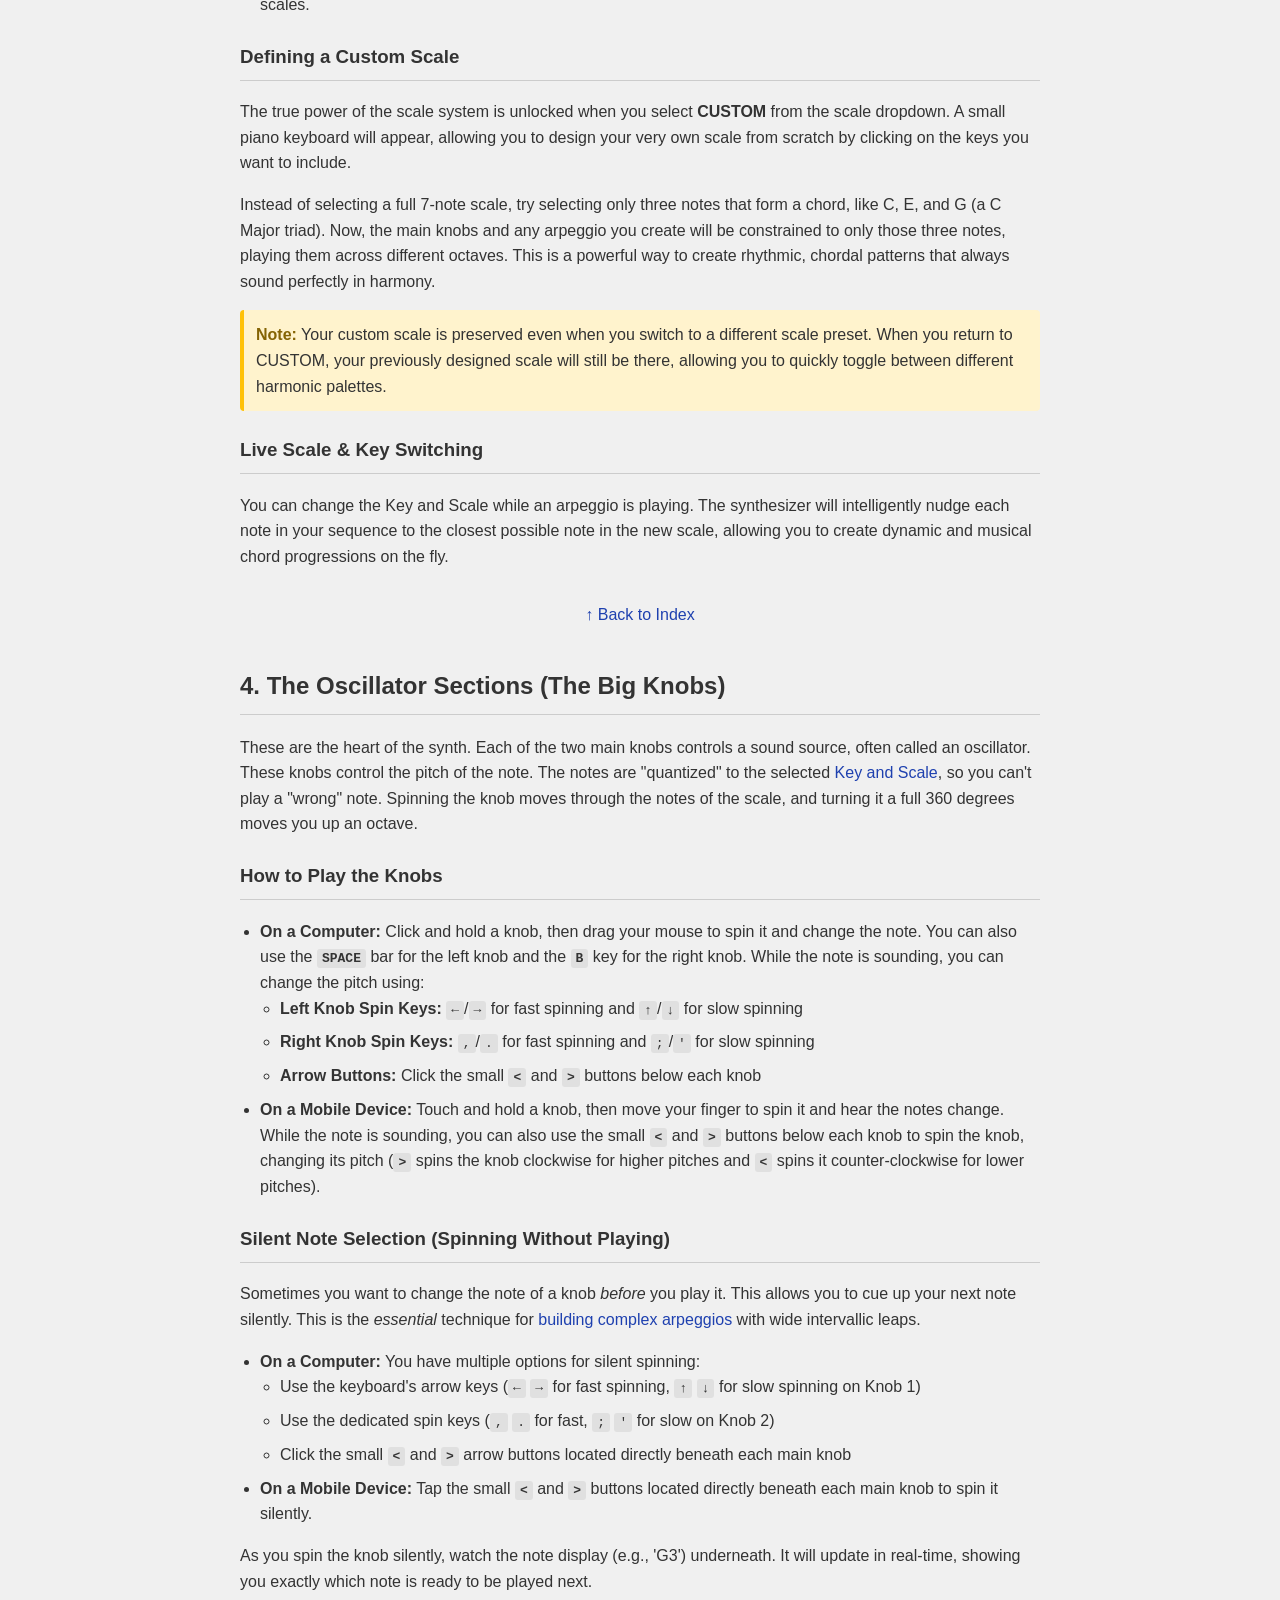
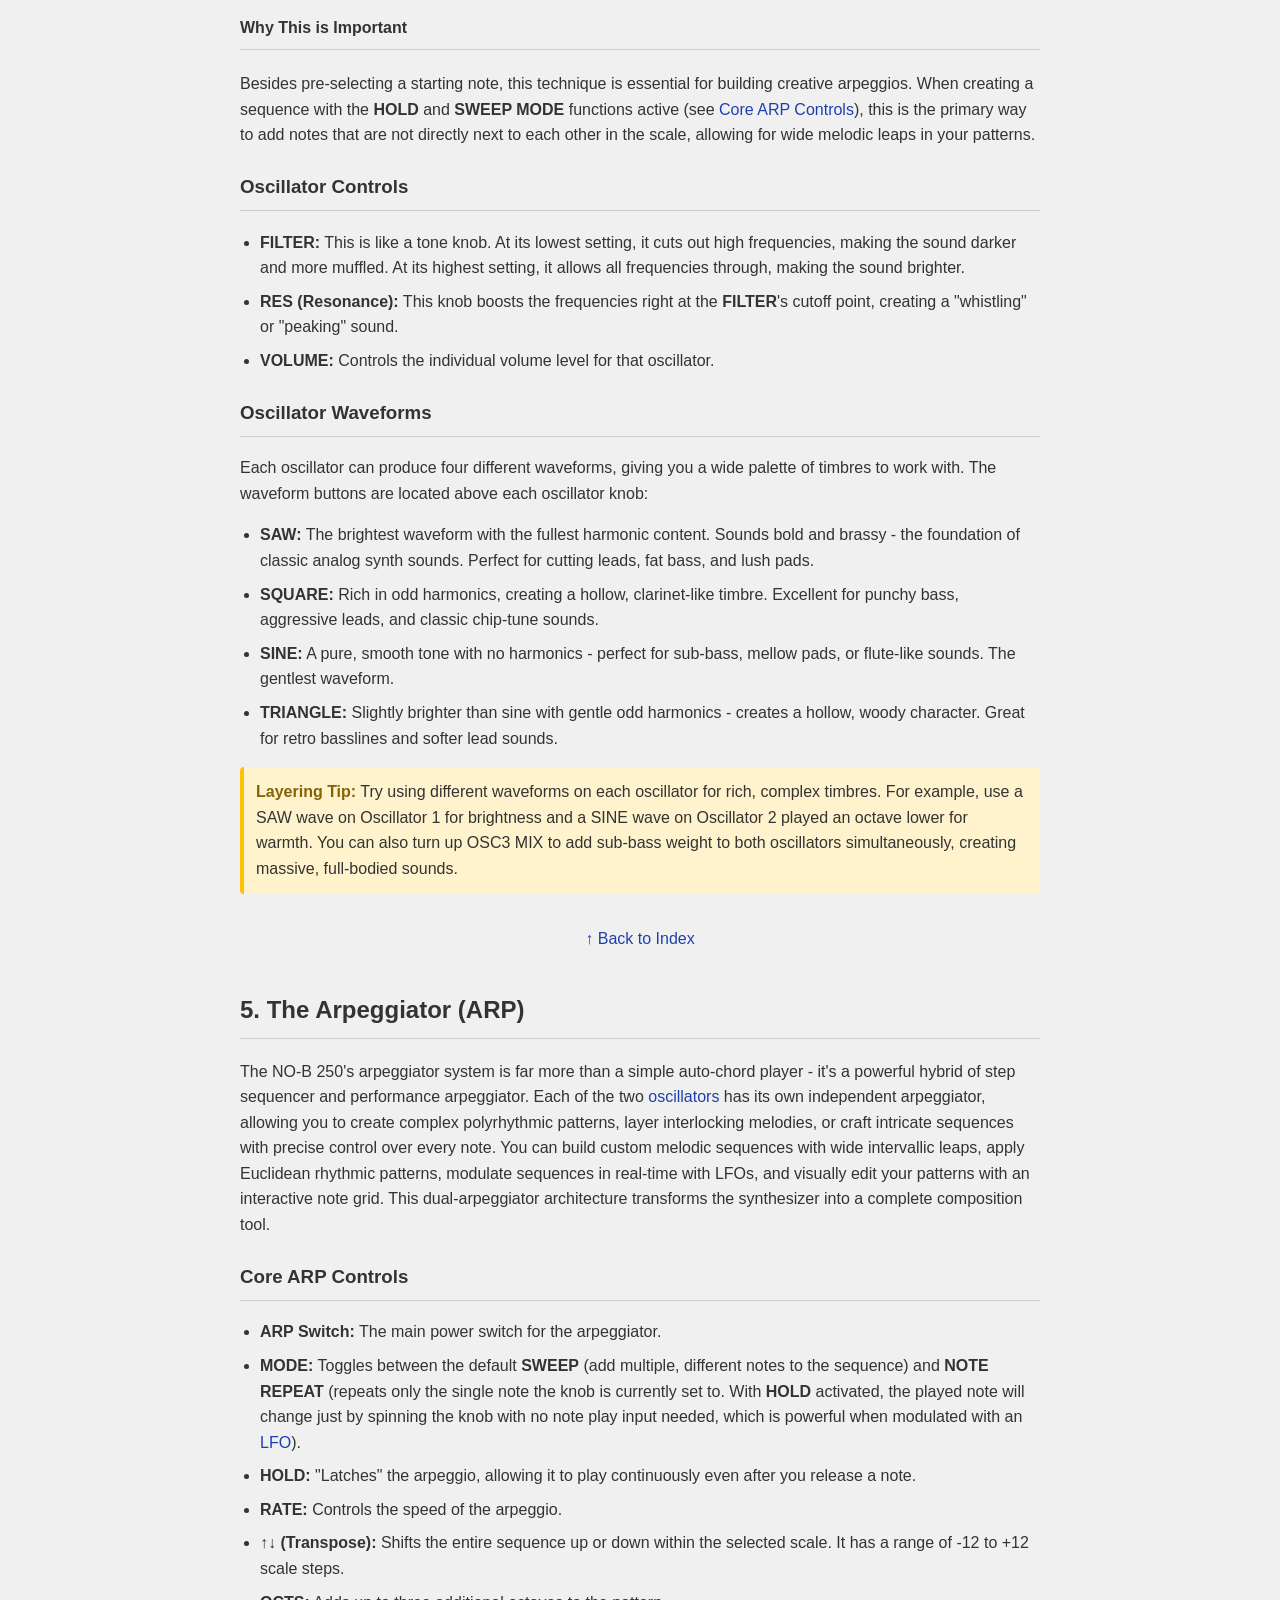
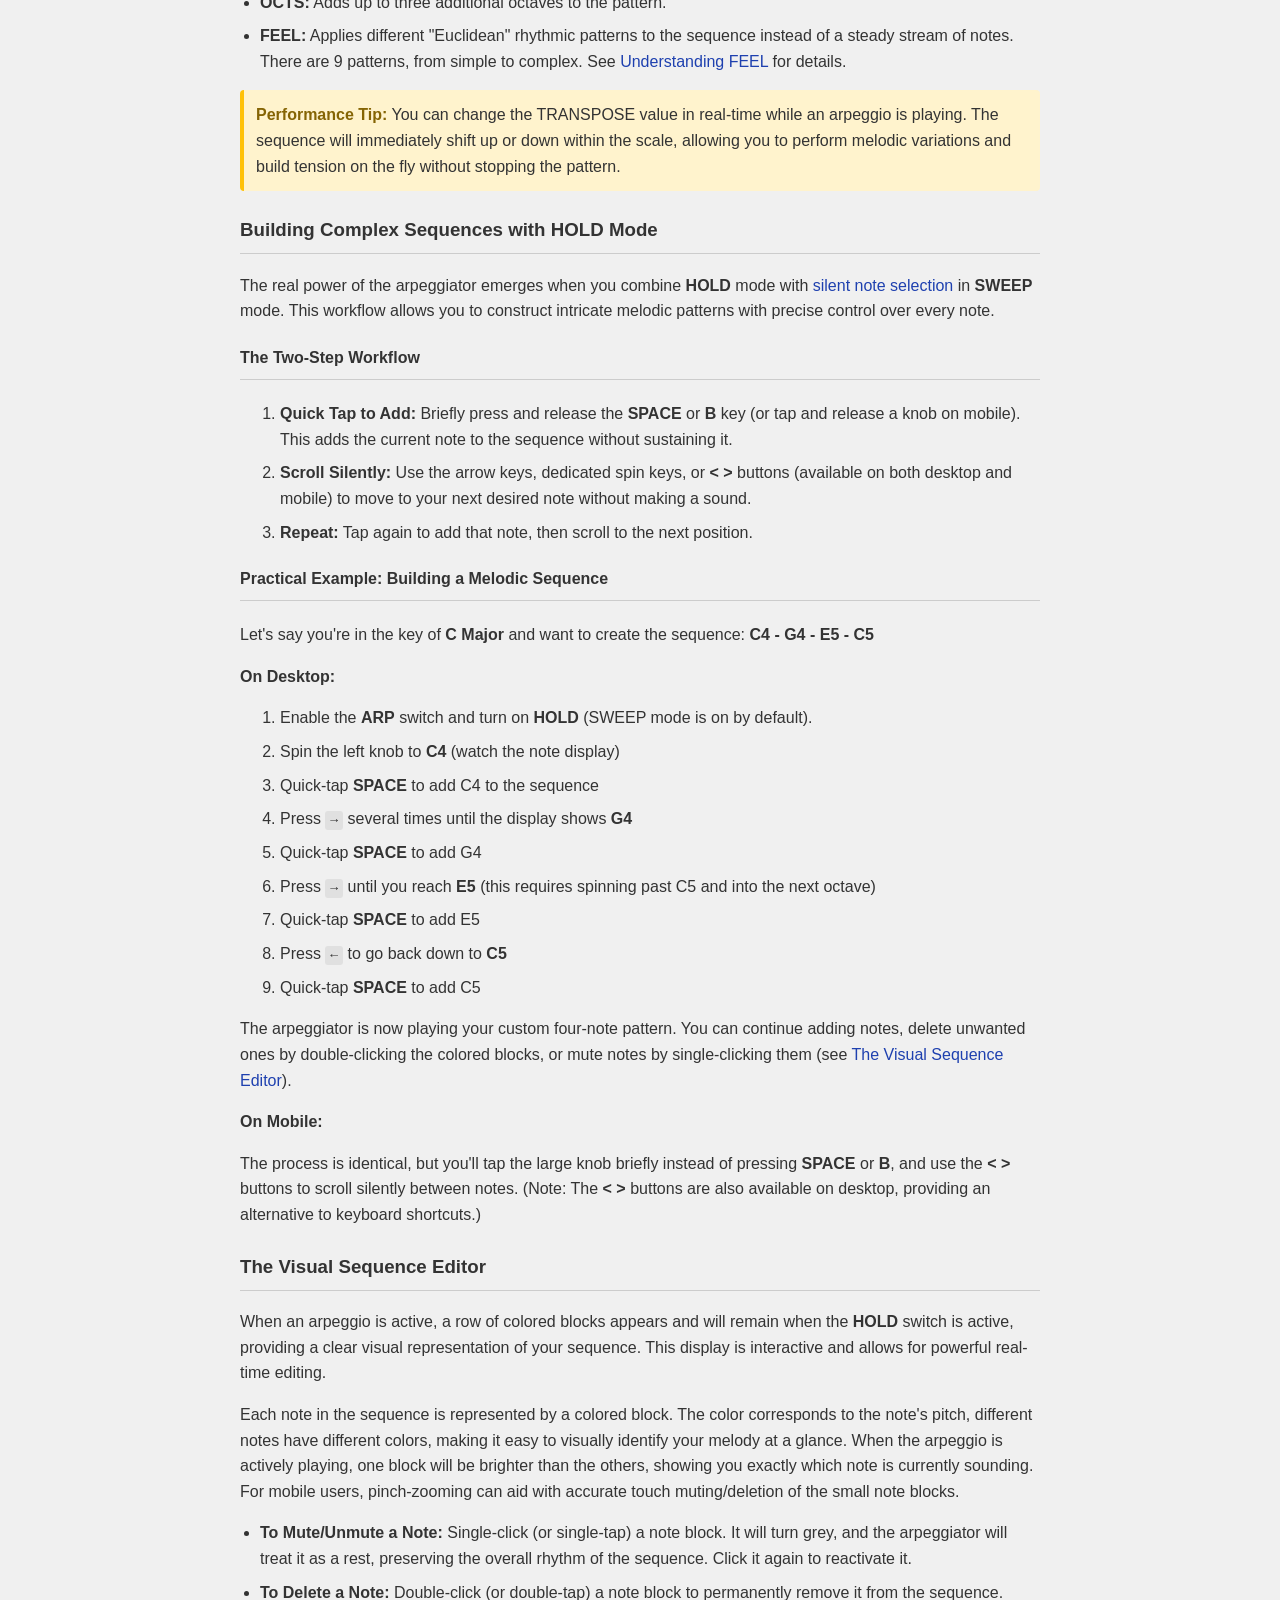
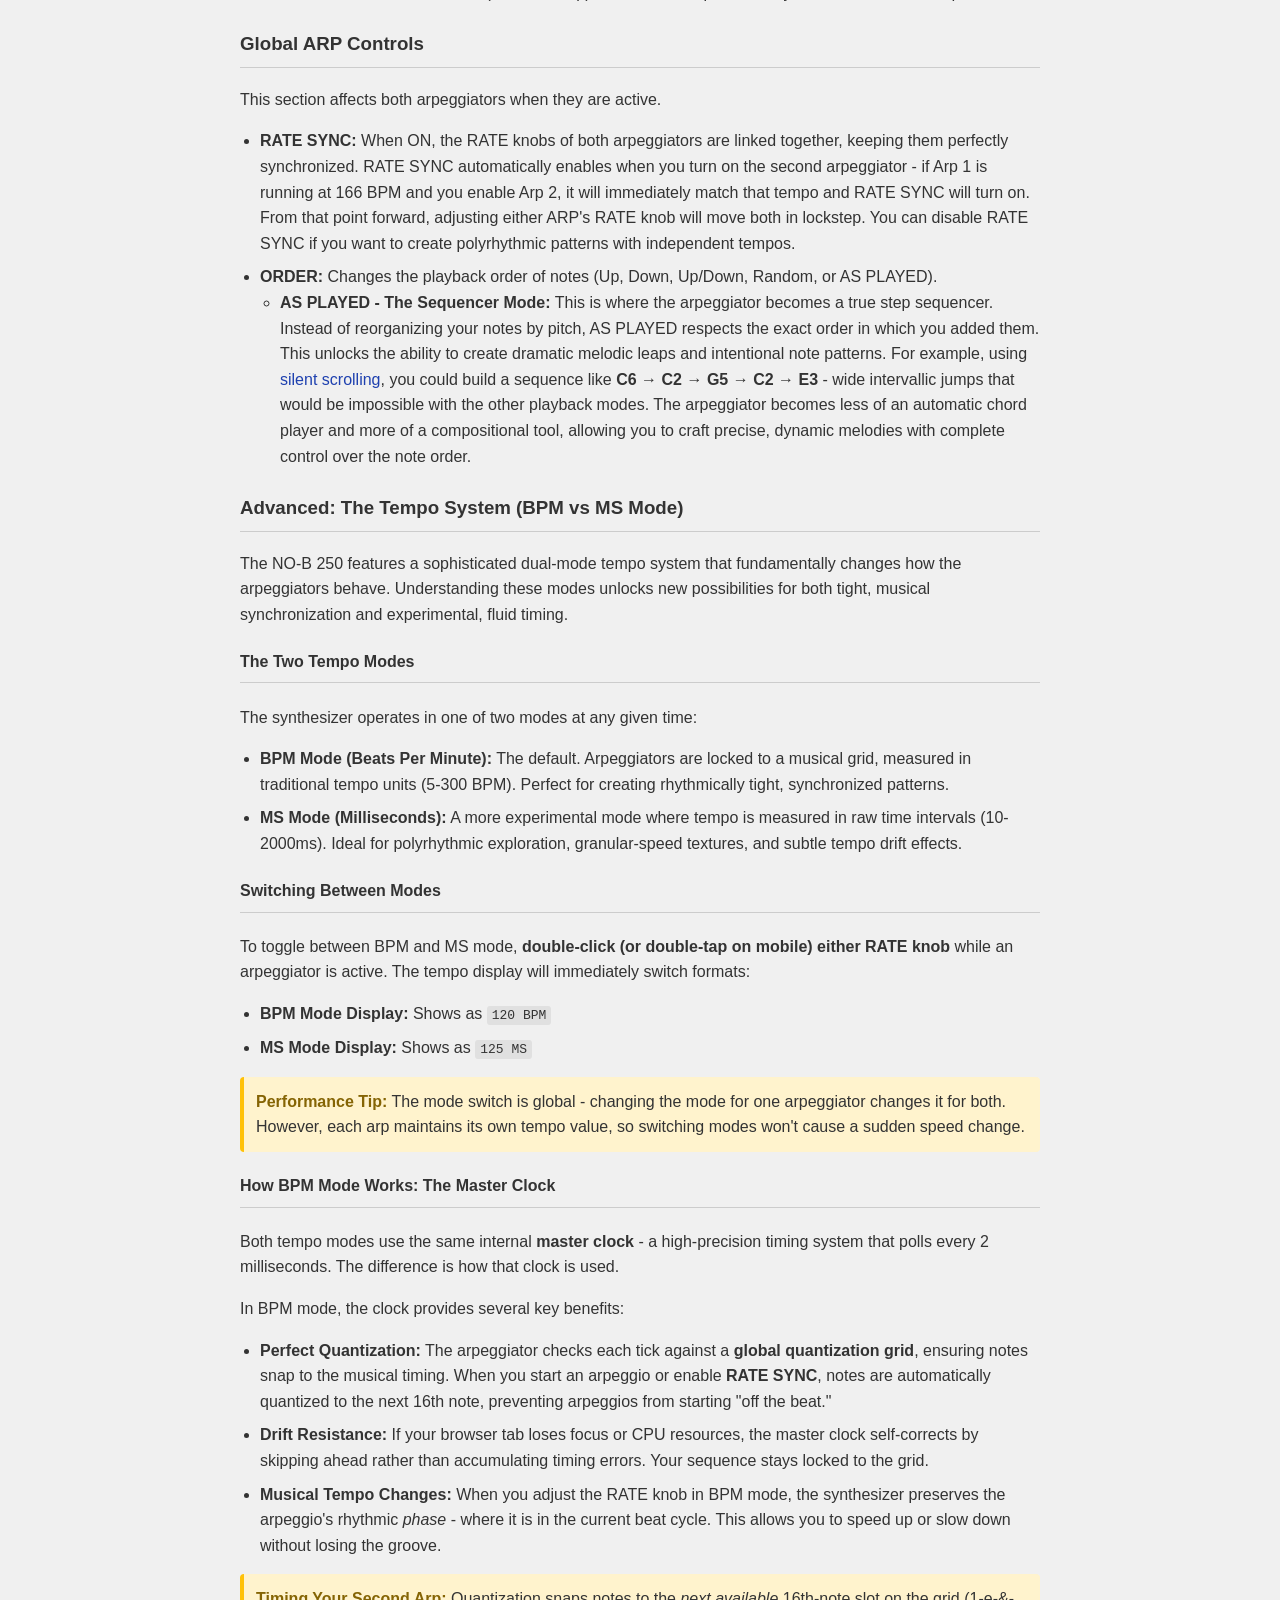
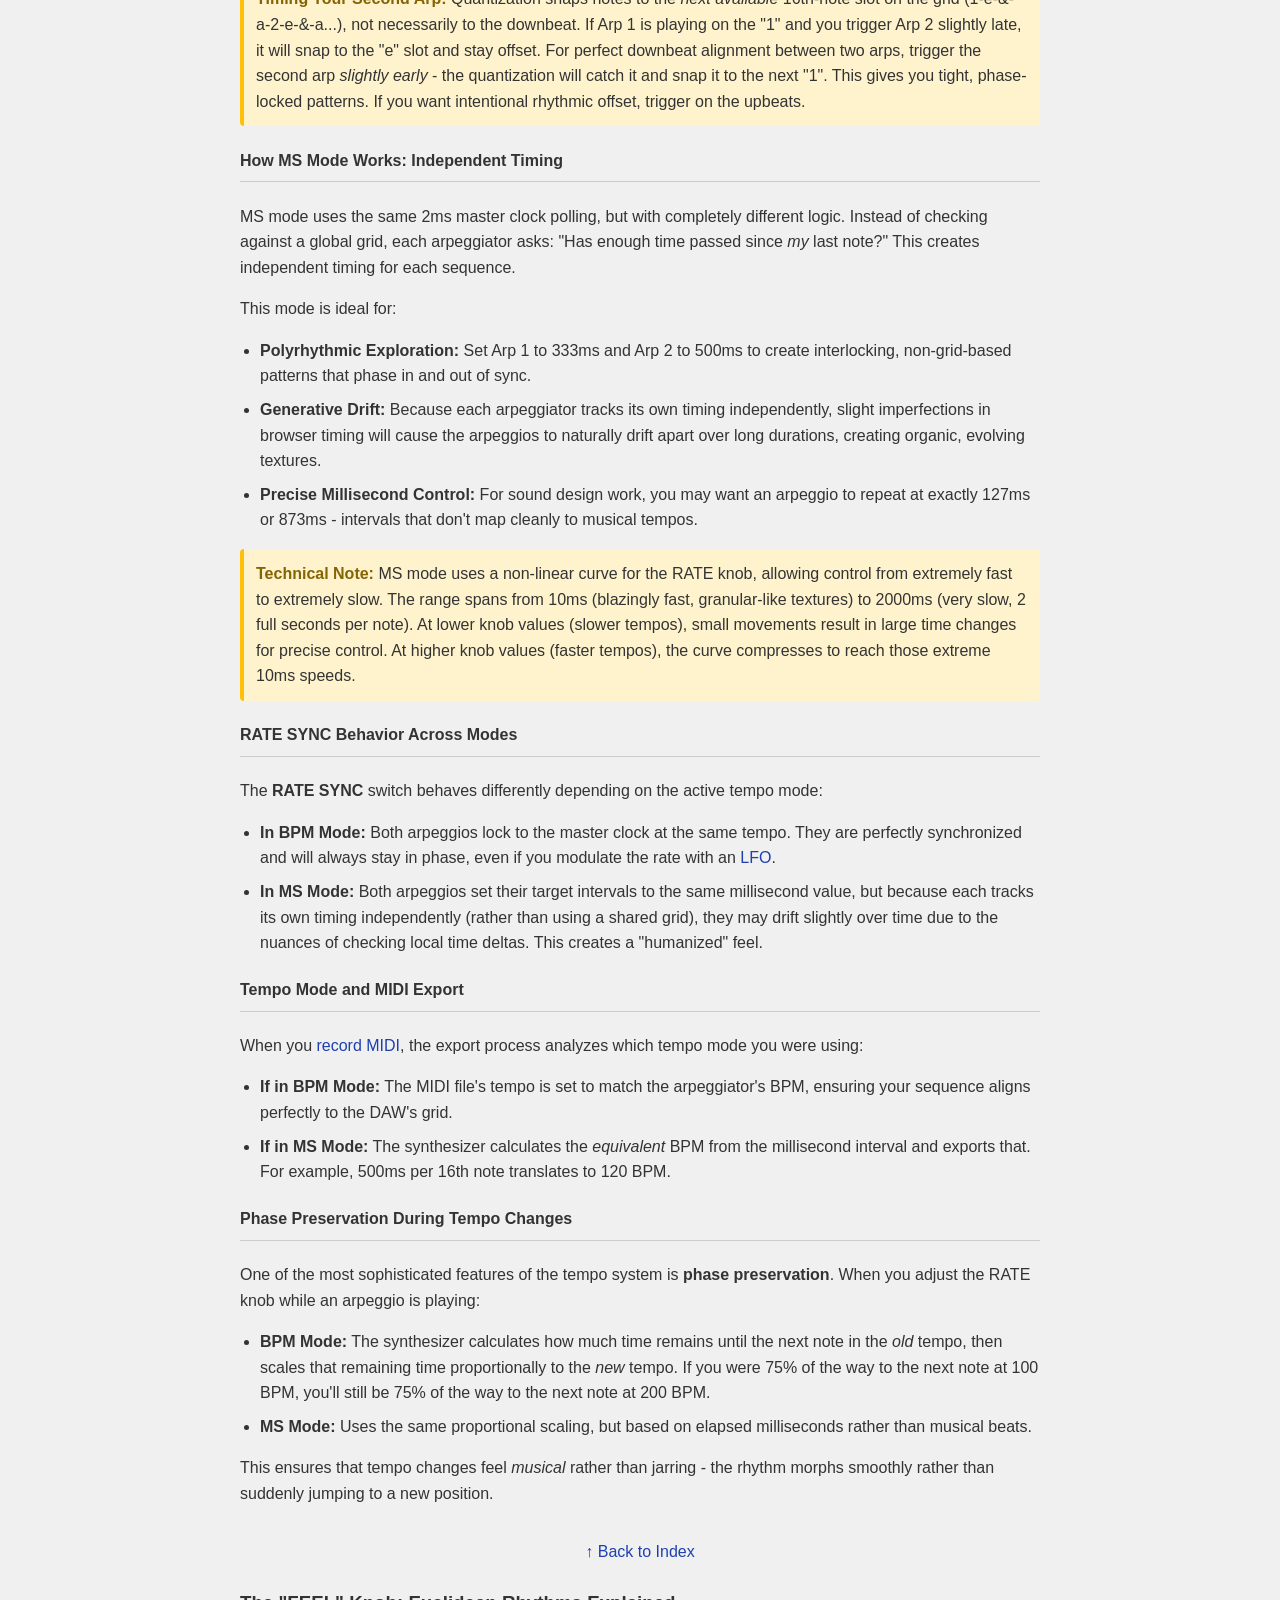
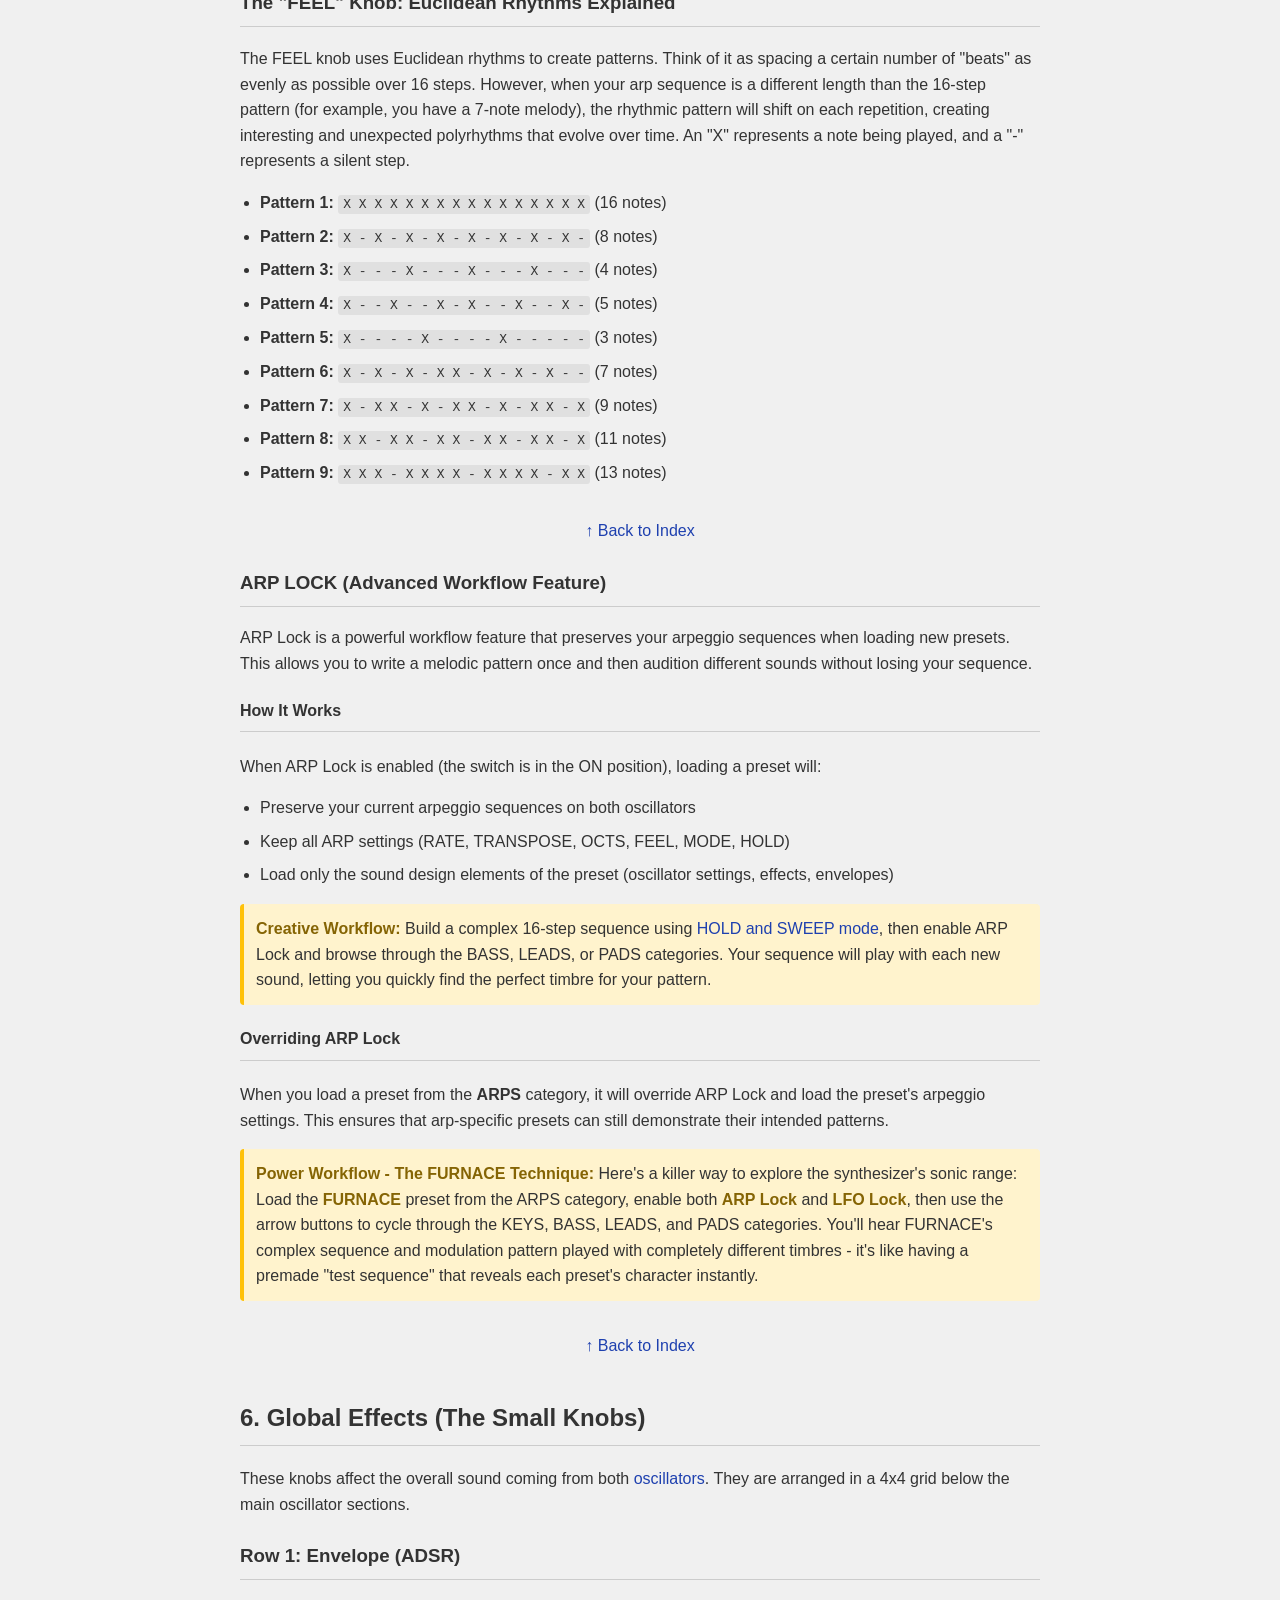
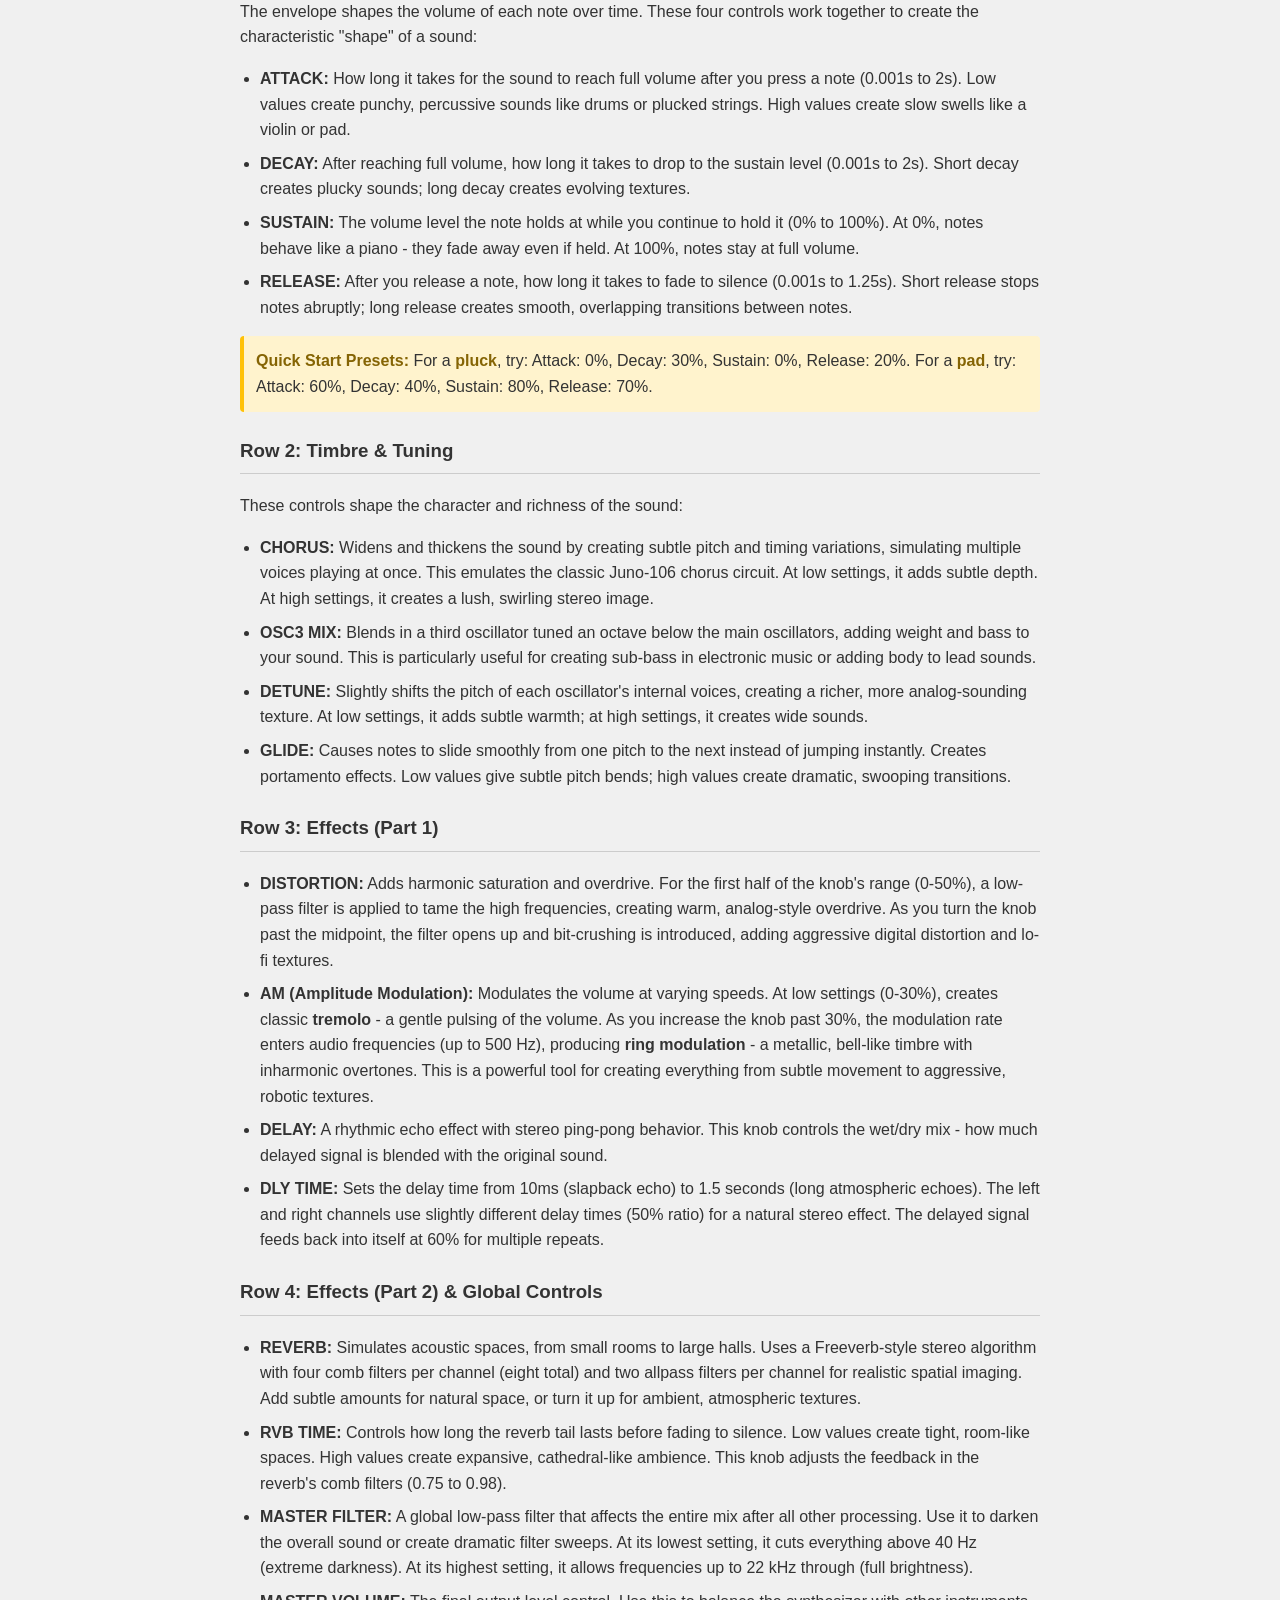
==== commit 2cdeb3a0: "Remove share URL functionality" ====
--- a/manual.html
+++ b/manual.html
@@ -95,7 +95,6 @@
         <li><a href="#system-controls">2. System Controls (Presets, Sharing & Recording)</a>
             <ul>
                 <li><a href="#presets">Presets & Navigation</a></li>
-                <li><a href="#share">Share Feature</a></li>
                 <li><a href="#record-audio">Record Audio</a></li>
                 <li><a href="#record-midi">Record MIDI</a></li>
             </ul>
@@ -121,7 +120,7 @@
                 <li><a href="#visual-editor">The Visual Sequence Editor</a></li>
                 <li><a href="#global-arp">Global ARP Controls</a></li>
                 <li><a href="#euclidean-rhythms">Understanding FEEL (Euclidean Rhythms)</a></li>
-                <li><a href="#seq-lock">SEQ Lock</a></li>
+                <li><a href="#arp-lock">ARP Lock</a></li>
             </ul>
         </li>
         <li><a href="#global-effects">6. Global Effects (The Small Knobs)</a></li>
@@ -172,7 +171,7 @@
     <p>Use the <strong>← →</strong> arrow buttons next to the preset display to quickly browse through presets in the current category. This allows you to audition sounds rapidly without opening dropdown menus.</p>
     
     <div class="pro-tip">
-        <strong>Navigation Scope:</strong> The arrow buttons navigate through the musical preset categories only: <strong>KEYS</strong>, <strong>BASS</strong>, <strong>LEADS</strong>, <strong>PADS</strong>, and <strong>ARPS</strong>. The <strong>RANDOM</strong>, <strong>FX</strong>, and <strong>INIT</strong> categories are excluded from quick navigation since they serve specialized purposes. This design makes it easy to browse through performance-ready sounds while preserving quick access to the INIT patch for building sounds from scratch. For a powerful auditioning workflow, see the <a href="#seq-lock">FURNACE Technique</a> in the SEQ Lock section.
+        <strong>Navigation Scope:</strong> The arrow buttons navigate through the musical preset categories only: <strong>KEYS</strong>, <strong>BASS</strong>, <strong>LEADS</strong>, <strong>PADS</strong>, and <strong>ARPS</strong>. The <strong>RANDOM</strong>, <strong>FX</strong>, and <strong>INIT</strong> categories are excluded from quick navigation since they serve specialized purposes. This design makes it easy to browse through performance-ready sounds while preserving quick access to the INIT patch for building sounds from scratch. For a powerful auditioning workflow, see the <a href="#arp-lock">FURNACE Technique</a> in the ARP Lock section.
     </div>
     
     <h4>Saving & Loading</h4>
@@ -187,33 +186,6 @@
         <li><strong>RANDOM ARP:</strong> Generates a musically intelligent random arpeggio following compositional rules to prevent sonic chaos.</li>
         <li><strong>RANDOM SOUND:</strong> Creates a randomized sound with varied effects and parameters while keeping essential controls musical.</li>
     </ul>
-
-    <h3 id="share">SHARE FEATURE</h3>
-    <p>The SHARE button allows you to instantly share your patches with others via a compressed URL. This powerful feature encodes the complete state of the synthesizer into a unique link.</p>
-    
-    <h4>What Gets Shared</h4>
-    <p>When you click SHARE, the following elements are encoded into the URL:</p>
-    <ul>
-        <li>All knob positions (Oscillators, FX, ARPs, LFOs)</li>
-        <li>Scale and Key settings</li>
-        <li>Arpeggiator sequences and settings</li>
-        <li>LFO patch cables and configurations</li>
-        <li>Tempo mode (BPM vs MS)</li>
-        <li>All switch states (ARP, HOLD, SYNC, etc.)</li>
-    </ul>
-
-    <h4>How to Use</h4>
-    <ol>
-        <li>Create your patch - dial in sounds, build sequences, patch LFOs</li>
-        <li>Click the <strong>SHARE</strong> button in the main header</li>
-        <li>A compressed URL will be generated and copied to your clipboard</li>
-        <li>Share this URL with others via text, email, or social media</li>
-        <li>When someone opens the link, the NO-B 250 will load with your exact patch</li>
-    </ol>
-
-    <div class="pro-tip">
-        <strong>Collaboration Tip:</strong> Share your most interesting patches in online communities, music forums, or with collaborators. The URL is much more convenient than downloading and sending JSON files, and it ensures anyone can instantly hear your creation in their browser.
-    </div>
 
     <h3 id="record-audio">RECORD AUDIO</h3>
     <p>The <strong>RECORD AUDIO</strong> button allows you to record your performance directly to a high-quality <strong><code>.wav</code></strong> audio file.</p>
@@ -481,28 +453,27 @@
 
     <p class="back-to-index"><a href="#index">↑ Back to Index</a></p>
 
-    <h3 id="seq-lock">SEQ LOCK (Advanced Workflow Feature)</h3>
-    <p>SEQ Lock is a powerful workflow feature that preserves your arpeggio sequences <em>and</em> your breakbeat kit when loading new presets. This allows you to write a melodic pattern once, dial in a drum groove, and then audition different sounds without losing your sequence or drums.</p>
-
-    <h4>How It Works</h4>
-    <p>When SEQ Lock is enabled (the switch is in the ON position), loading a preset will:</p>
-    <ul>
-        <li>Preserve your current arpeggio sequences on both oscillators</li>
-        <li>Keep all ARP settings (RATE, TRANSPOSE, OCTS, FEEL, MODE, HOLD)</li>
-        <li>Keep your breakbeat settings and playback state so the drums carry over</li>
-        <li>Load only the sound design elements of the preset (oscillator settings, effects, envelopes)</li>
-    </ul>
-
-    <div class="pro-tip">
-        <strong>Creative Workflow:</strong> Build a complex 16-step sequence using <a href="#building-sequences">HOLD and SWEEP mode</a>, lock in a favorite breakbeat, then enable SEQ Lock and browse through the BASS, LEADS, or PADS categories. Your sequence and drums will play with each new sound, letting you quickly find the perfect timbre for your pattern.
-    </div>
-
-    <h4>Overriding SEQ Lock</h4>
-    <p>When you load a preset from the <strong>ARPS</strong> category, it will override SEQ Lock and load the preset's arpeggio settings. This ensures that arp-specific presets can still demonstrate their intended patterns.</p>
-
-    <div class="pro-tip">
-        <strong>Power Workflow - The FURNACE Technique:</strong> Here's a killer way to explore the synthesizer's sonic range: Load the <strong>FURNACE</strong> preset from the ARPS category, enable both <strong>SEQ Lock</strong> and <strong>LFO Lock</strong>, then use the arrow buttons to cycle through the KEYS, BASS, LEADS, and PADS categories. You'll hear FURNACE's complex sequence and modulation pattern played with completely different timbres - it's like having a premade "test sequence" that reveals each preset's character instantly.
-    </div>
+    <h3 id="arp-lock">ARP LOCK (Advanced Workflow Feature)</h3>
+    <p>ARP Lock is a powerful workflow feature that preserves your arpeggio sequences when loading new presets. This allows you to write a melodic pattern once and then audition different sounds without losing your sequence.</p>
+    
+    <h4>How It Works</h4>
+    <p>When ARP Lock is enabled (the switch is in the ON position), loading a preset will:</p>
+    <ul>
+        <li>Preserve your current arpeggio sequences on both oscillators</li>
+        <li>Keep all ARP settings (RATE, TRANSPOSE, OCTS, FEEL, MODE, HOLD)</li>
+        <li>Load only the sound design elements of the preset (oscillator settings, effects, envelopes)</li>
+    </ul>
+
+    <div class="pro-tip">
+        <strong>Creative Workflow:</strong> Build a complex 16-step sequence using <a href="#building-sequences">HOLD and SWEEP mode</a>, then enable ARP Lock and browse through the BASS, LEADS, or PADS categories. Your sequence will play with each new sound, letting you quickly find the perfect timbre for your pattern.
+    </div>
+
+    <h4>Overriding ARP Lock</h4>
+    <p>When you load a preset from the <strong>ARPS</strong> category, it will override ARP Lock and load the preset's arpeggio settings. This ensures that arp-specific presets can still demonstrate their intended patterns.</p>
+
+    <div class="pro-tip">
+        <strong>Power Workflow - The FURNACE Technique:</strong> Here's a killer way to explore the synthesizer's sonic range: Load the <strong>FURNACE</strong> preset from the ARPS category, enable both <strong>ARP Lock</strong> and <strong>LFO Lock</strong>, then use the arrow buttons to cycle through the KEYS, BASS, LEADS, and PADS categories. You'll hear FURNACE's complex sequence and modulation pattern played with completely different timbres - it's like having a premade "test sequence" that reveals each preset's character instantly.
+    </div>
 
     <p class="back-to-index"><a href="#index">↑ Back to Index</a></p>
 
@@ -579,9 +550,9 @@
         <li><strong>Sound Design:</strong> When designing <a href="#generative-sequences">generative sequences</a>, lock your LFO-to-Oscillator routings and experiment with different timbres without disrupting the melodic movement.</li>
     </ul>
 
-    <div class="pro-tip">
-        <strong>Lock Interaction:</strong> SEQ Lock and LFO Lock work independently and can both be enabled simultaneously. When loading a preset from the <strong>ARPS</strong> category, it will override <em>both</em> locks to ensure the arp preset demonstrates its intended behavior with the correct modulation.
-    </div>
+    <div class="pro-tip">
+        <strong>Lock Interaction:</strong> ARP Lock and LFO Lock work independently and can both be enabled simultaneously. When loading a preset from the <strong>ARPS</strong> category, it will override <em>both</em> locks to ensure the arp preset demonstrates its intended behavior with the correct modulation.
+    </div>
 
     <h3 id="lfo-basics">LFO Controls & Visual Patching</h3>
     <p>Each LFO has a <strong>RATE</strong>, <strong>DEPTH</strong>, <strong>WAVE</strong> (shape), and <strong>DEST</strong> (destination) knob. The NO-B 250 supports <strong>LFO chaining</strong>, which transforms a simple single-destination LFO into an expansive modulation source that can control multiple parameters simultaneously. This allows you to create complex, cohesive movement across your entire patch with minimal setup - one LFO becomes a unifying rhythmic or evolutionary force that ties together filters, effects, and oscillators.</p>
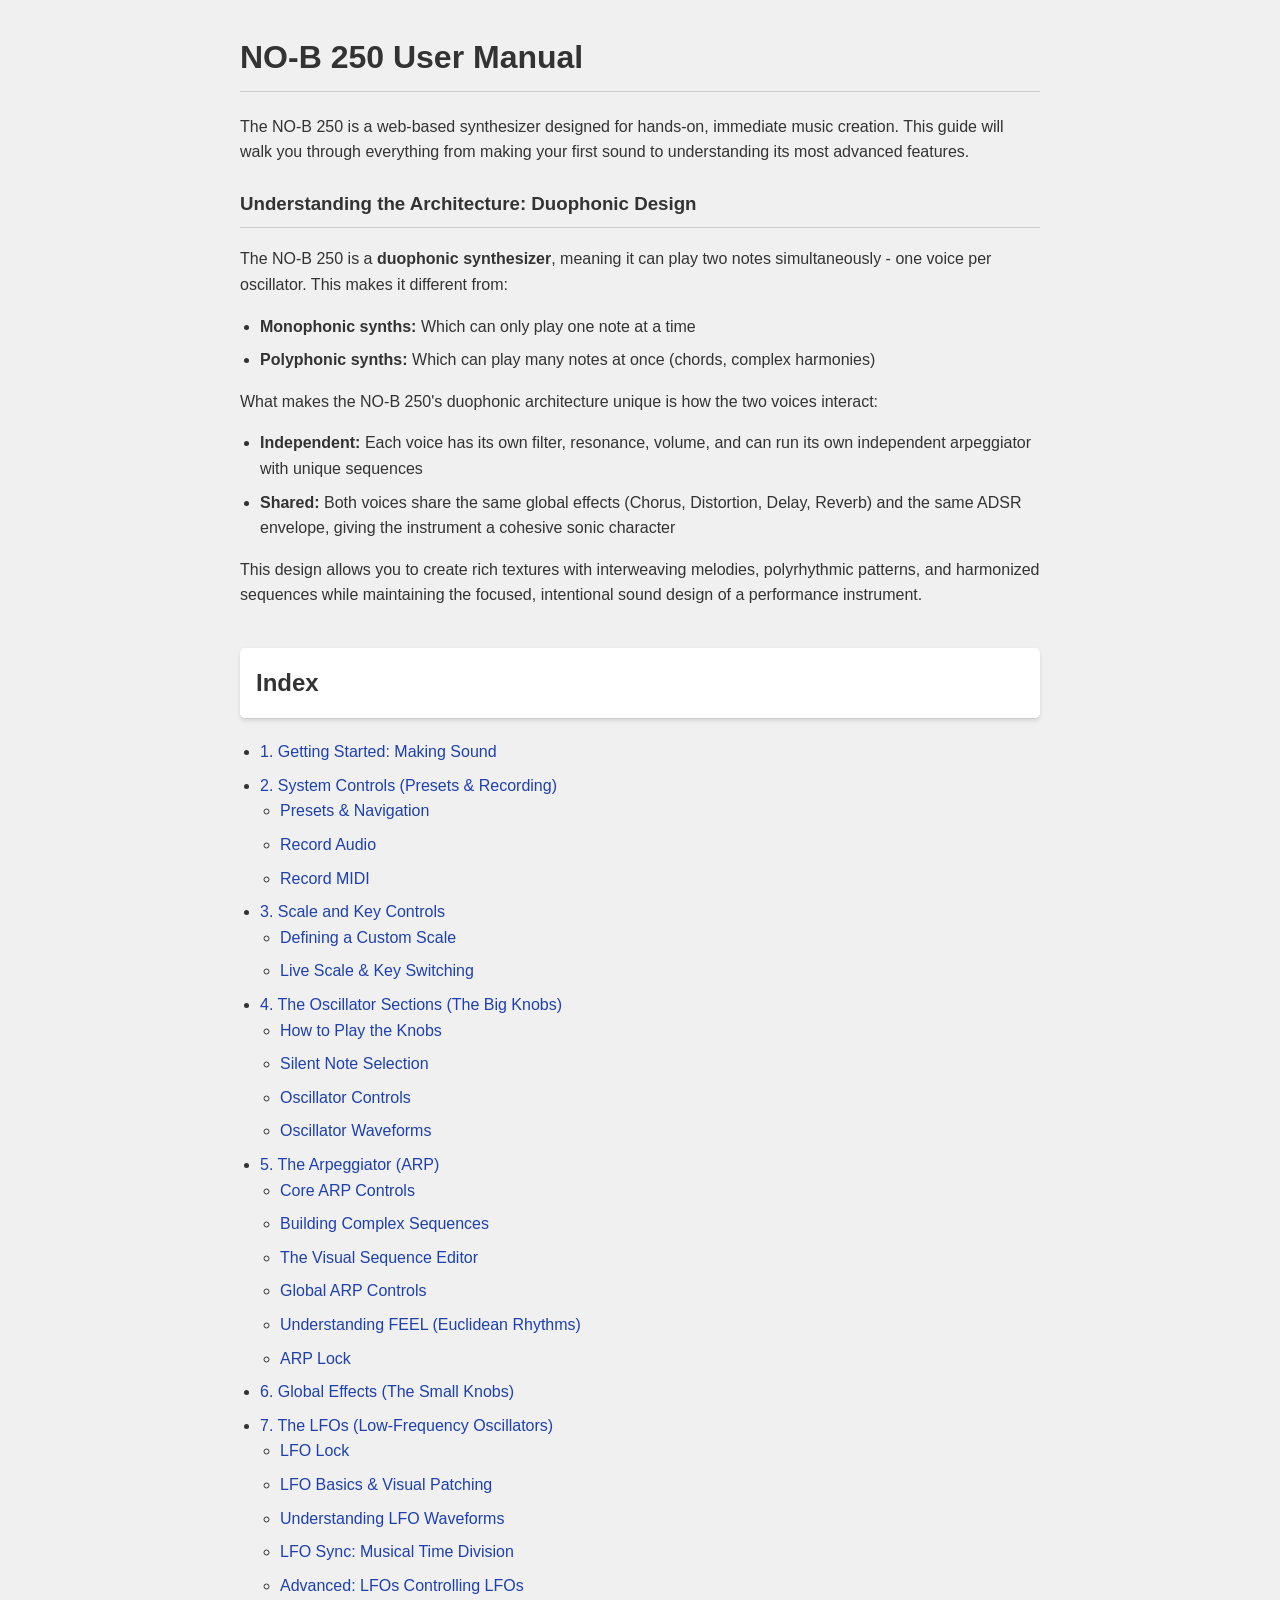
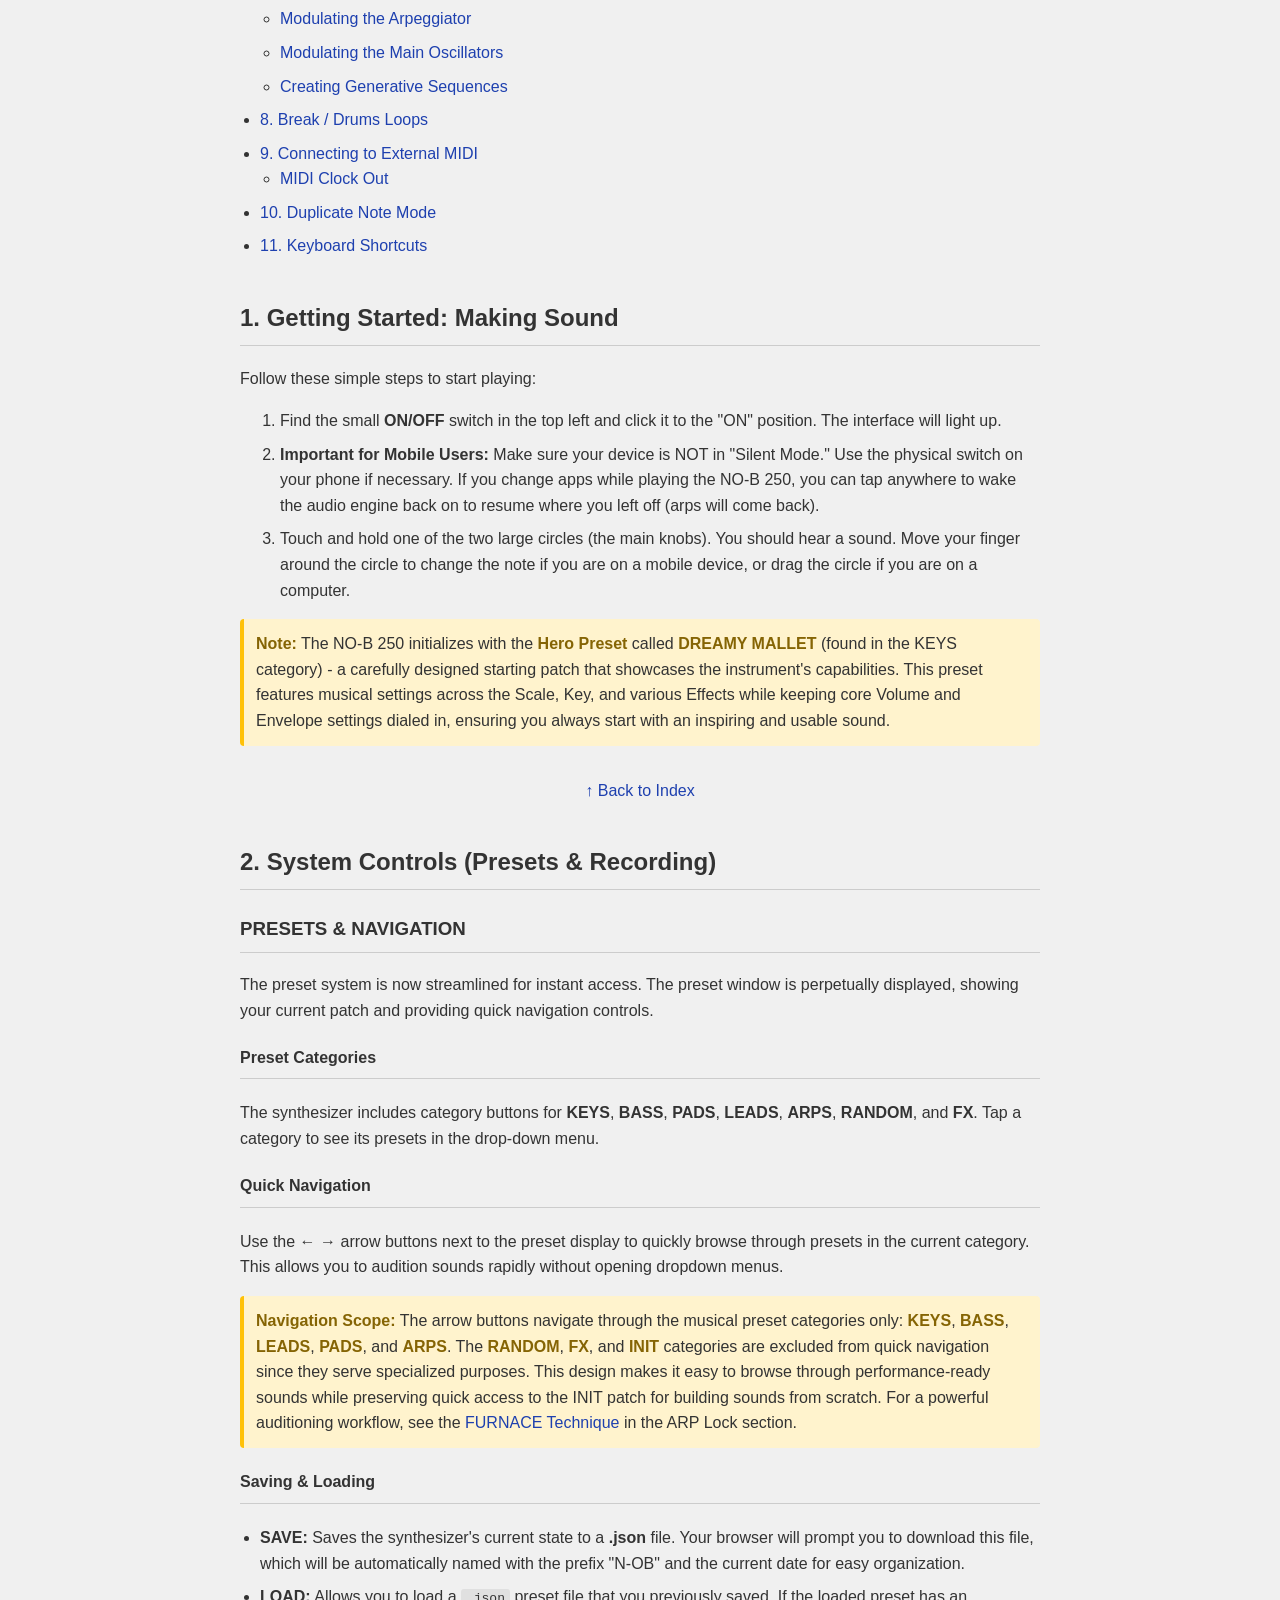
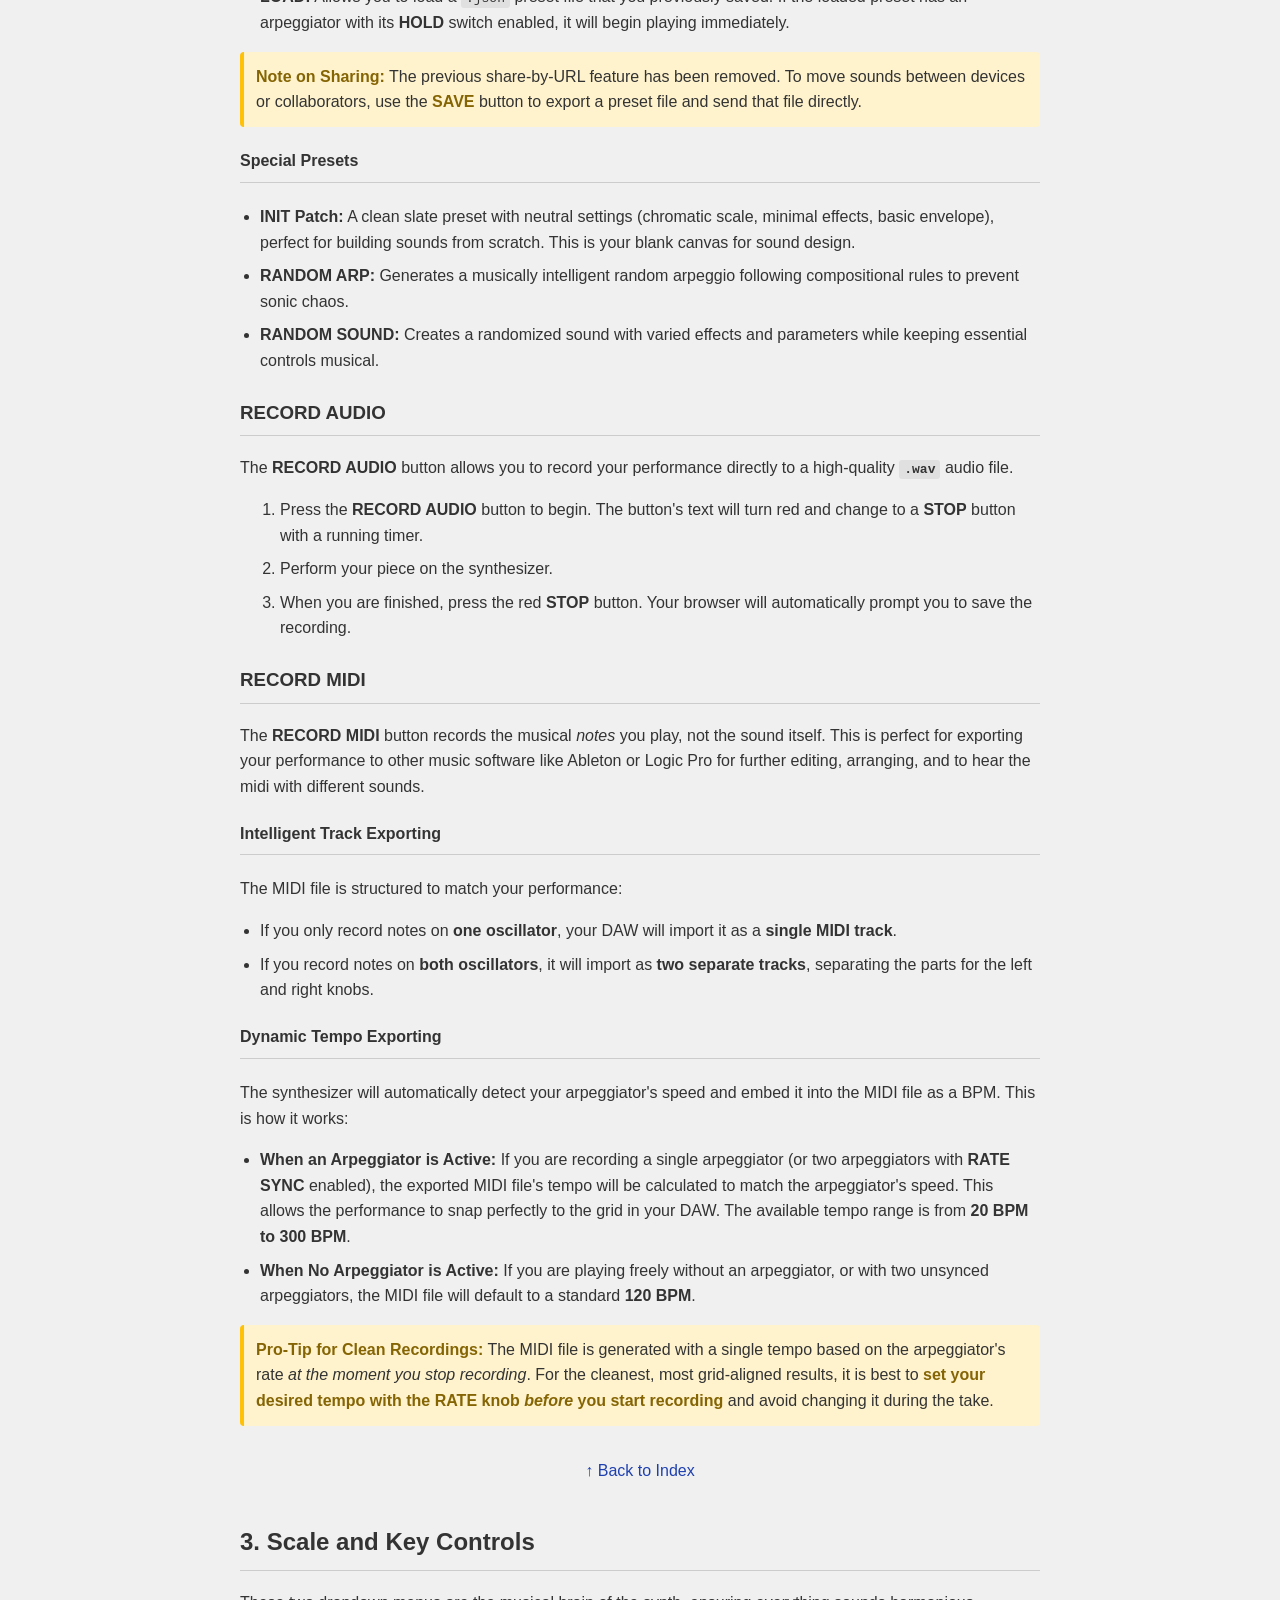
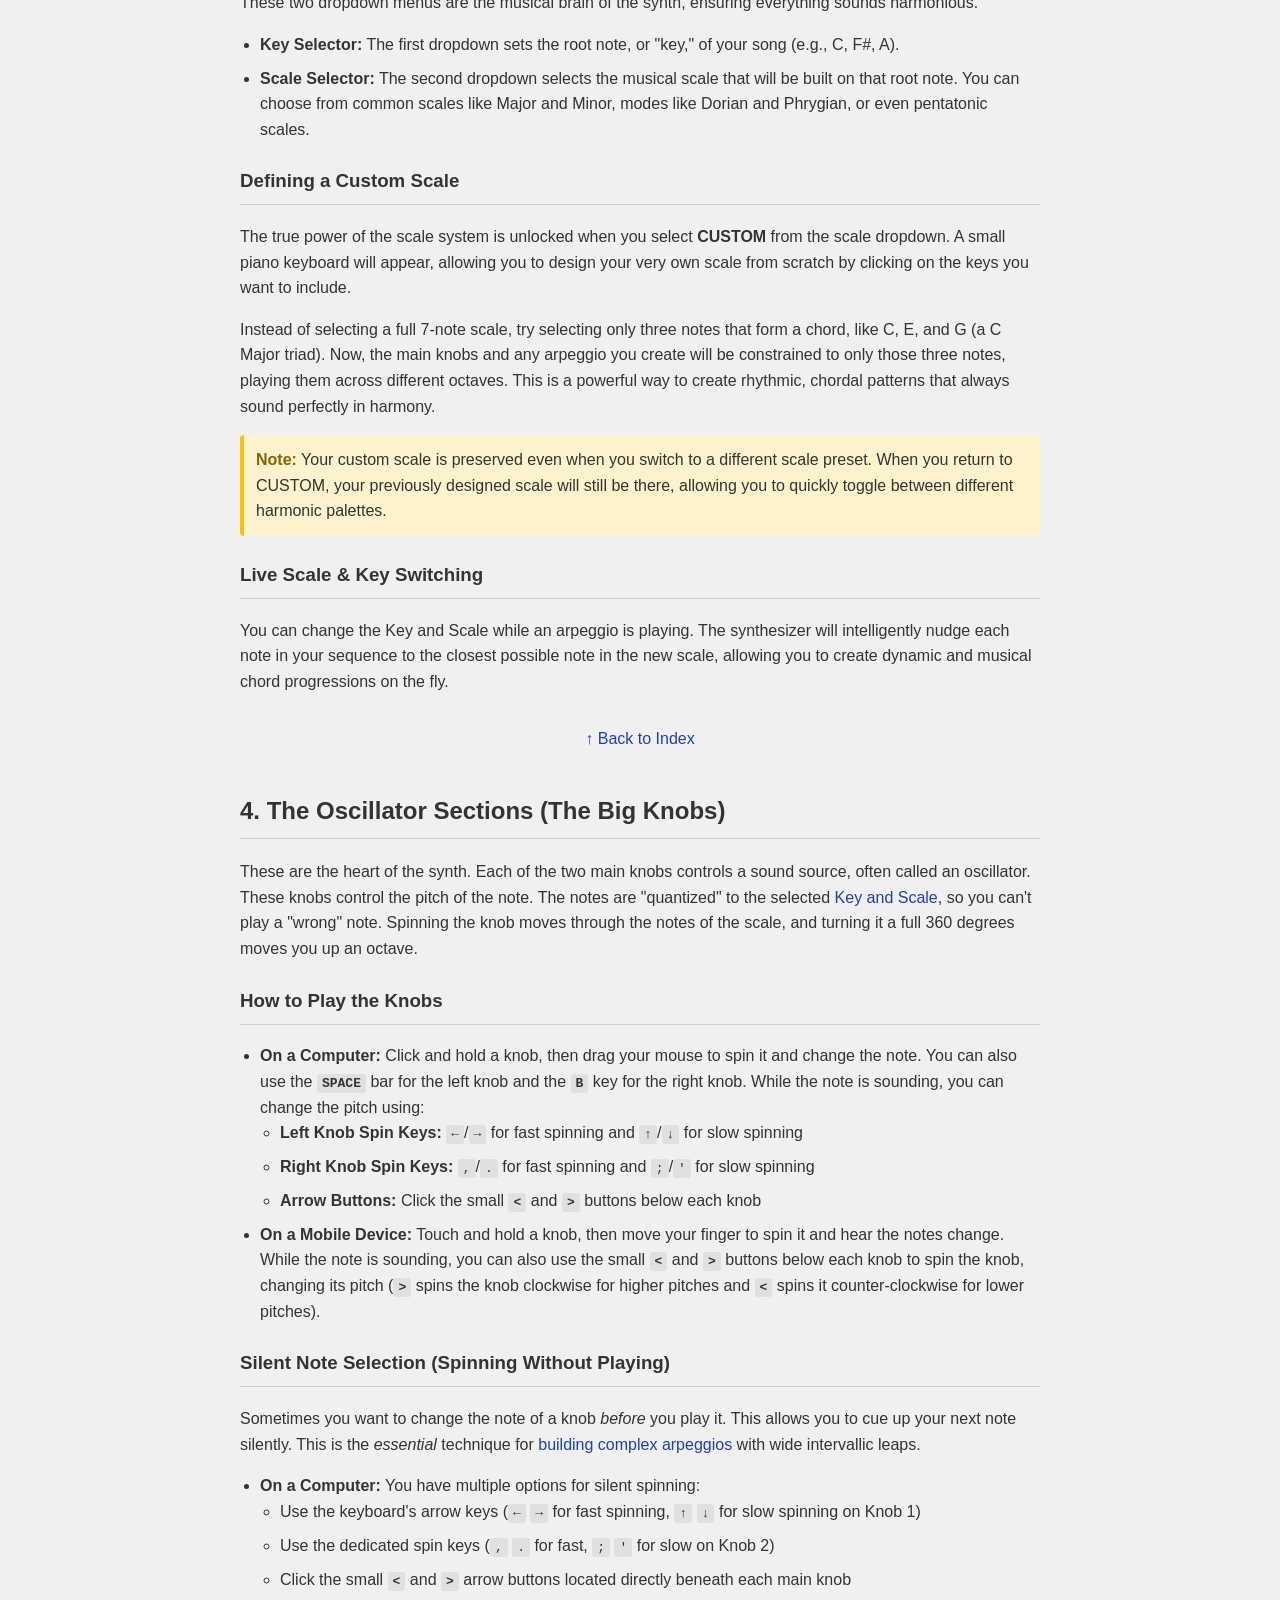
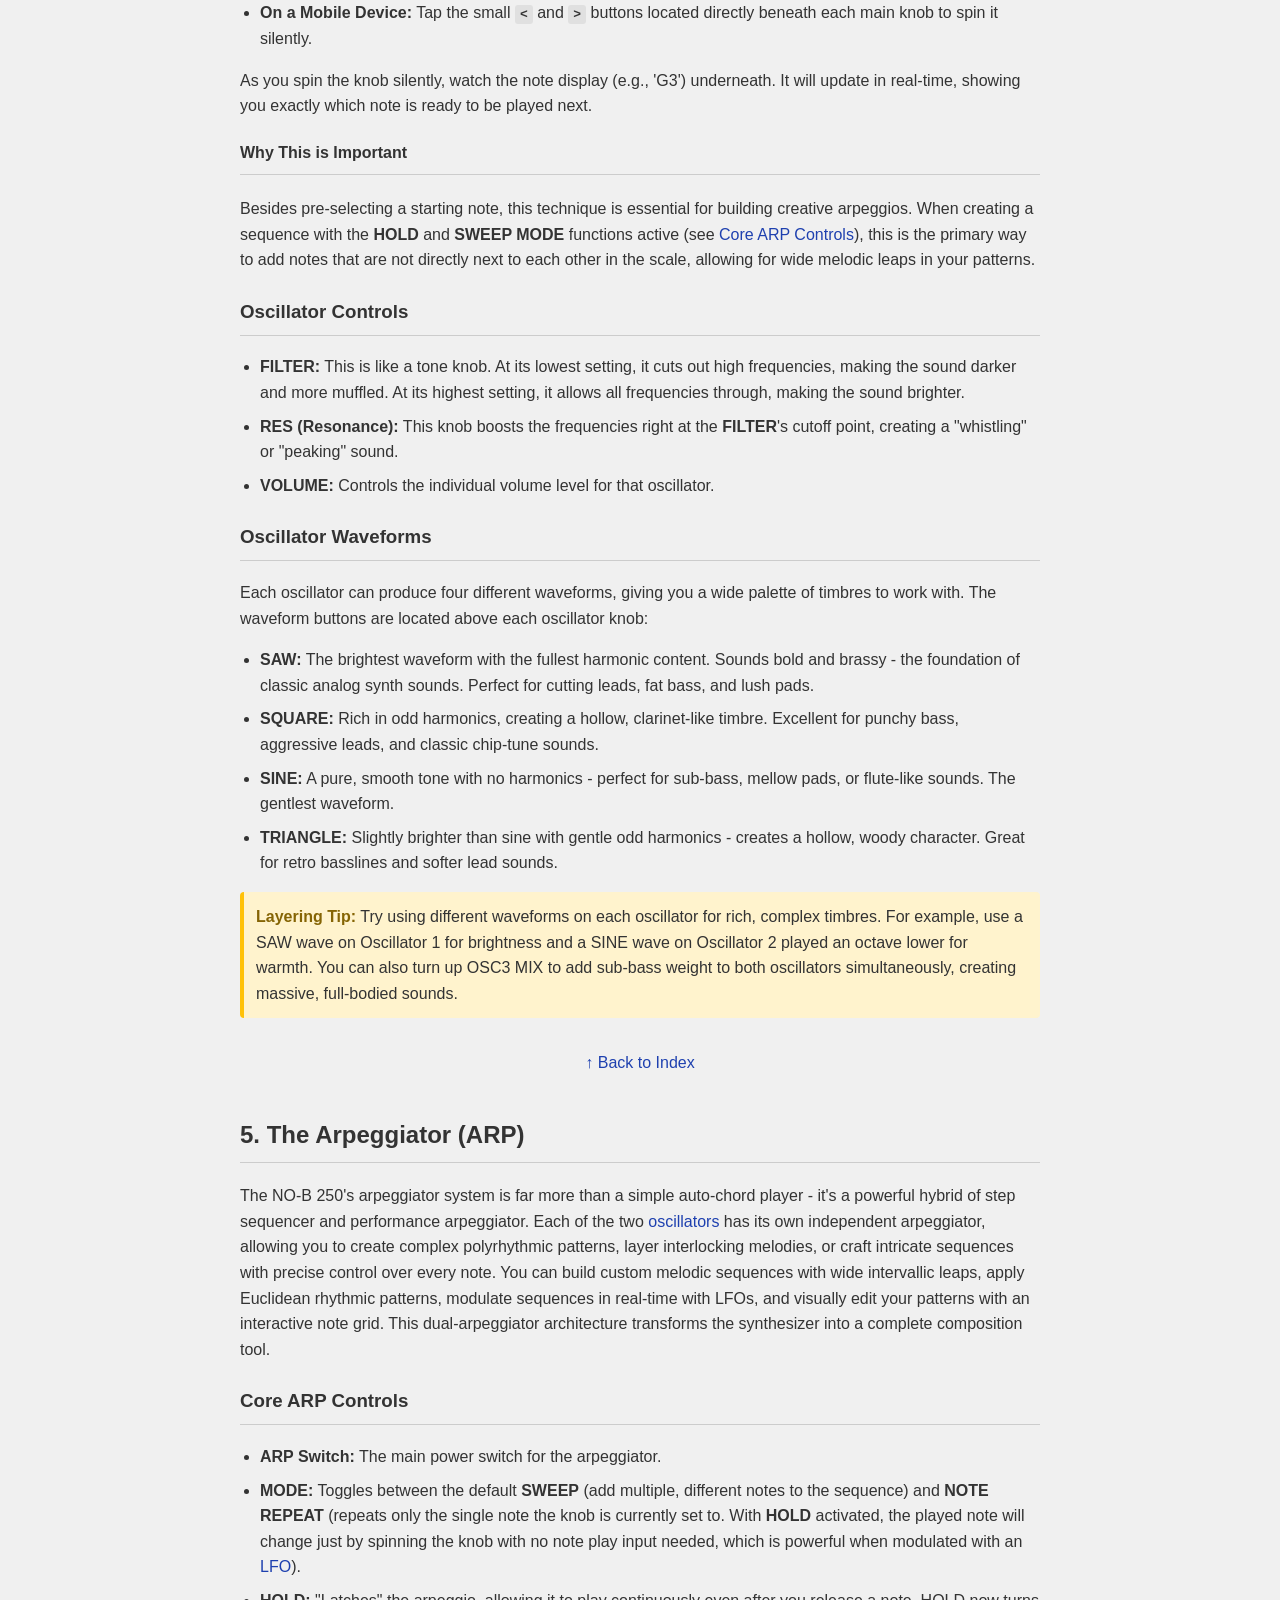
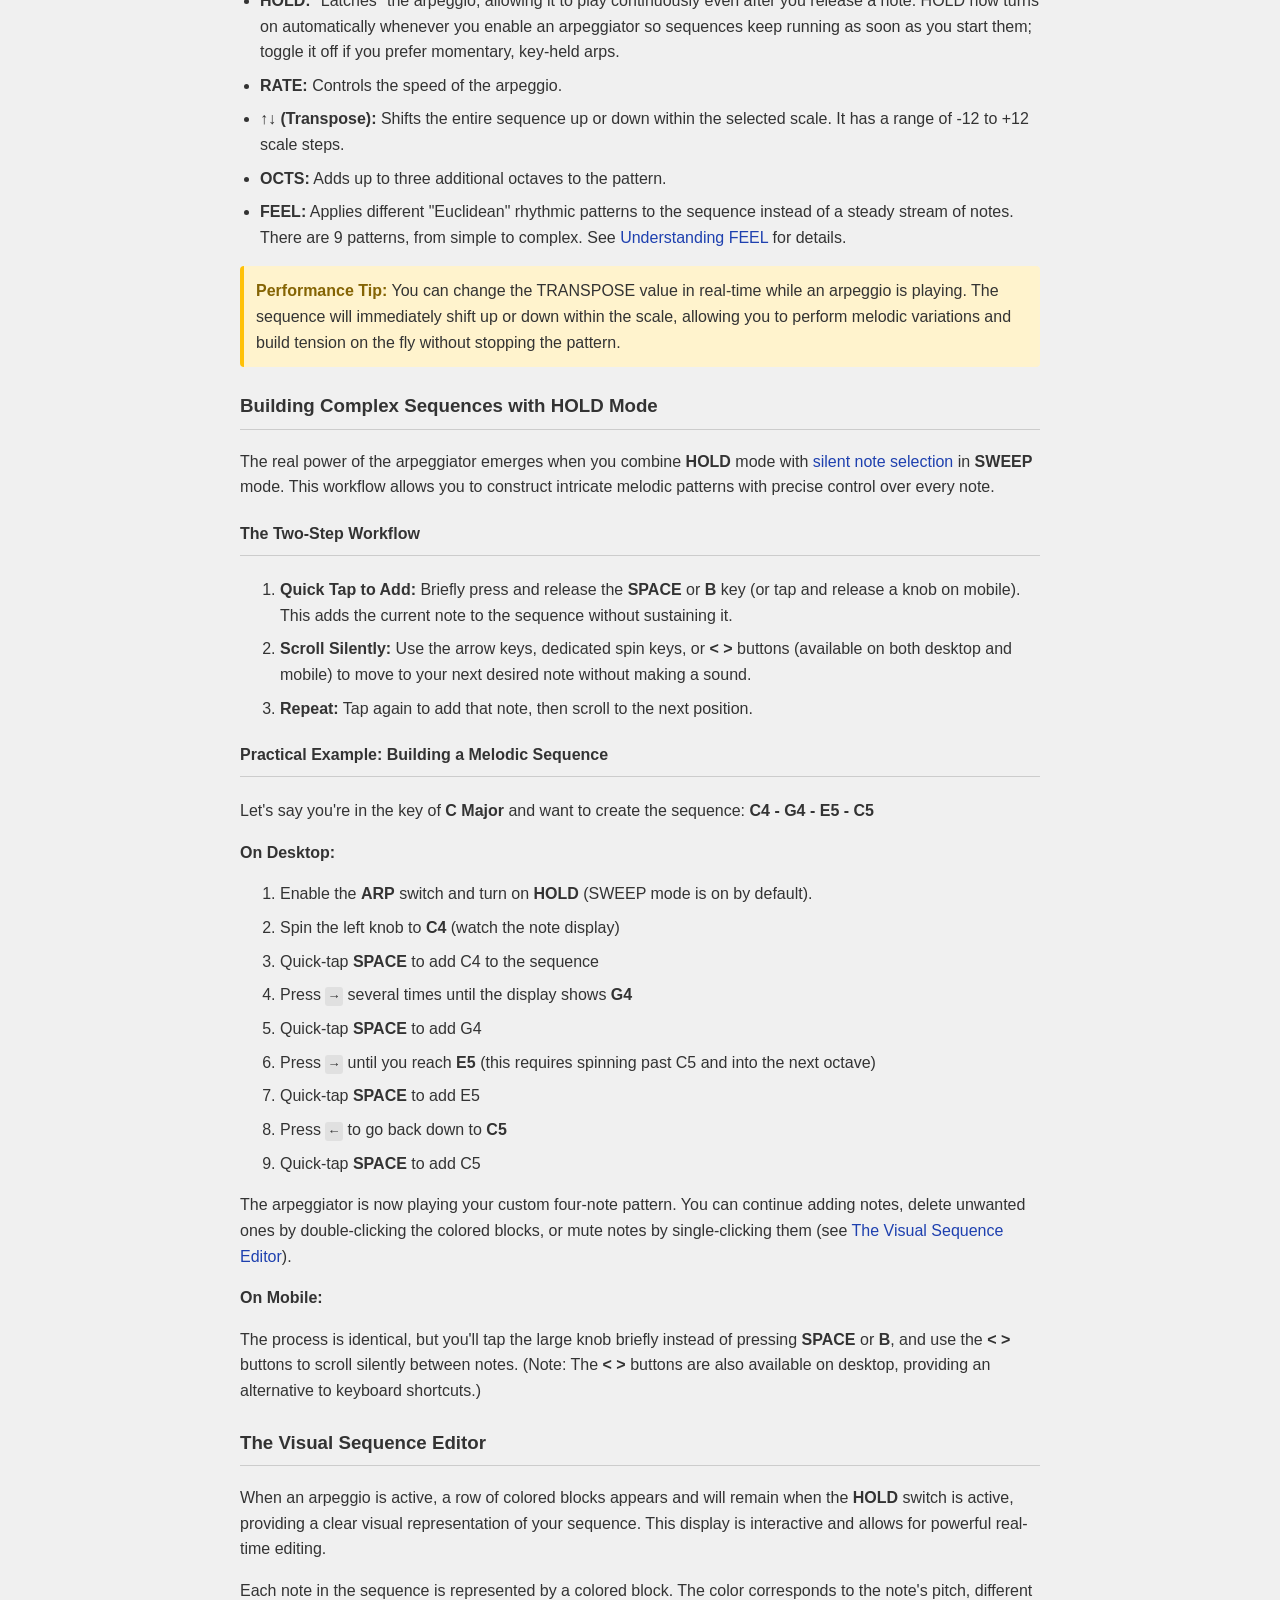
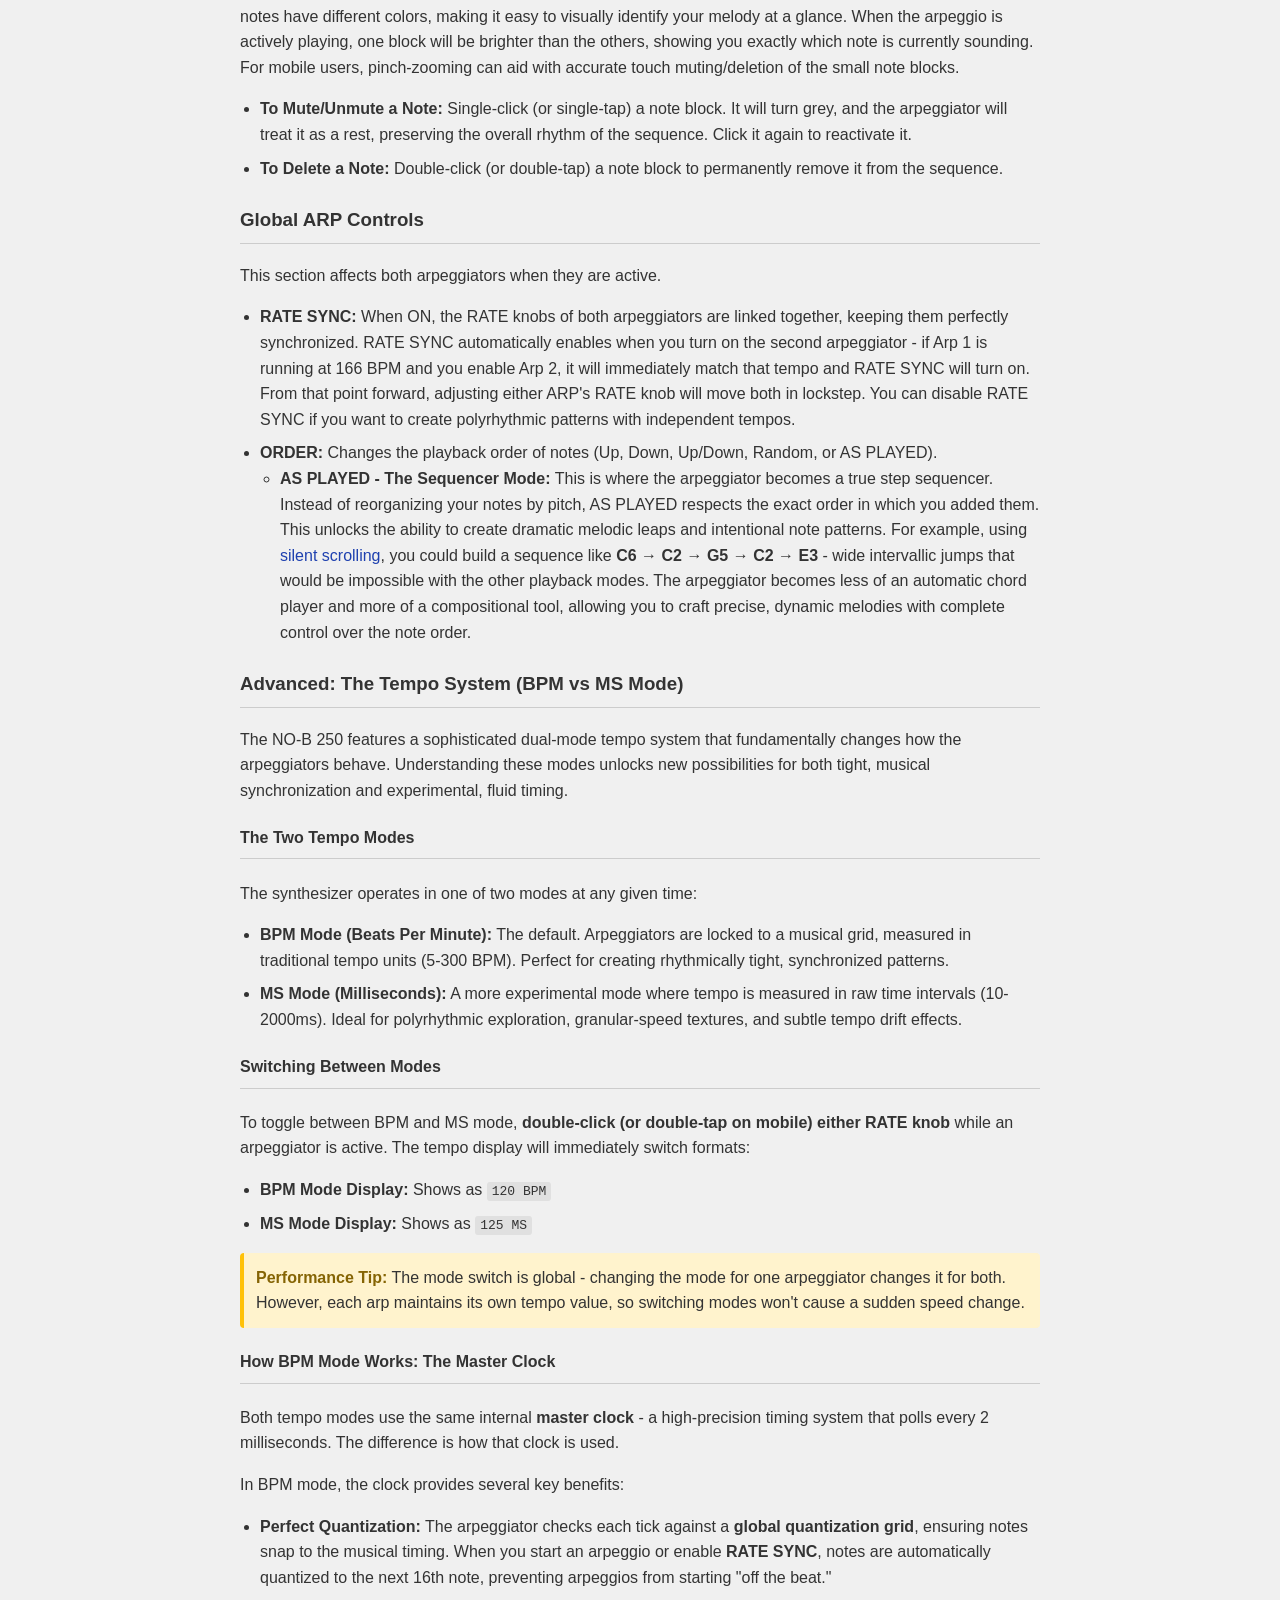
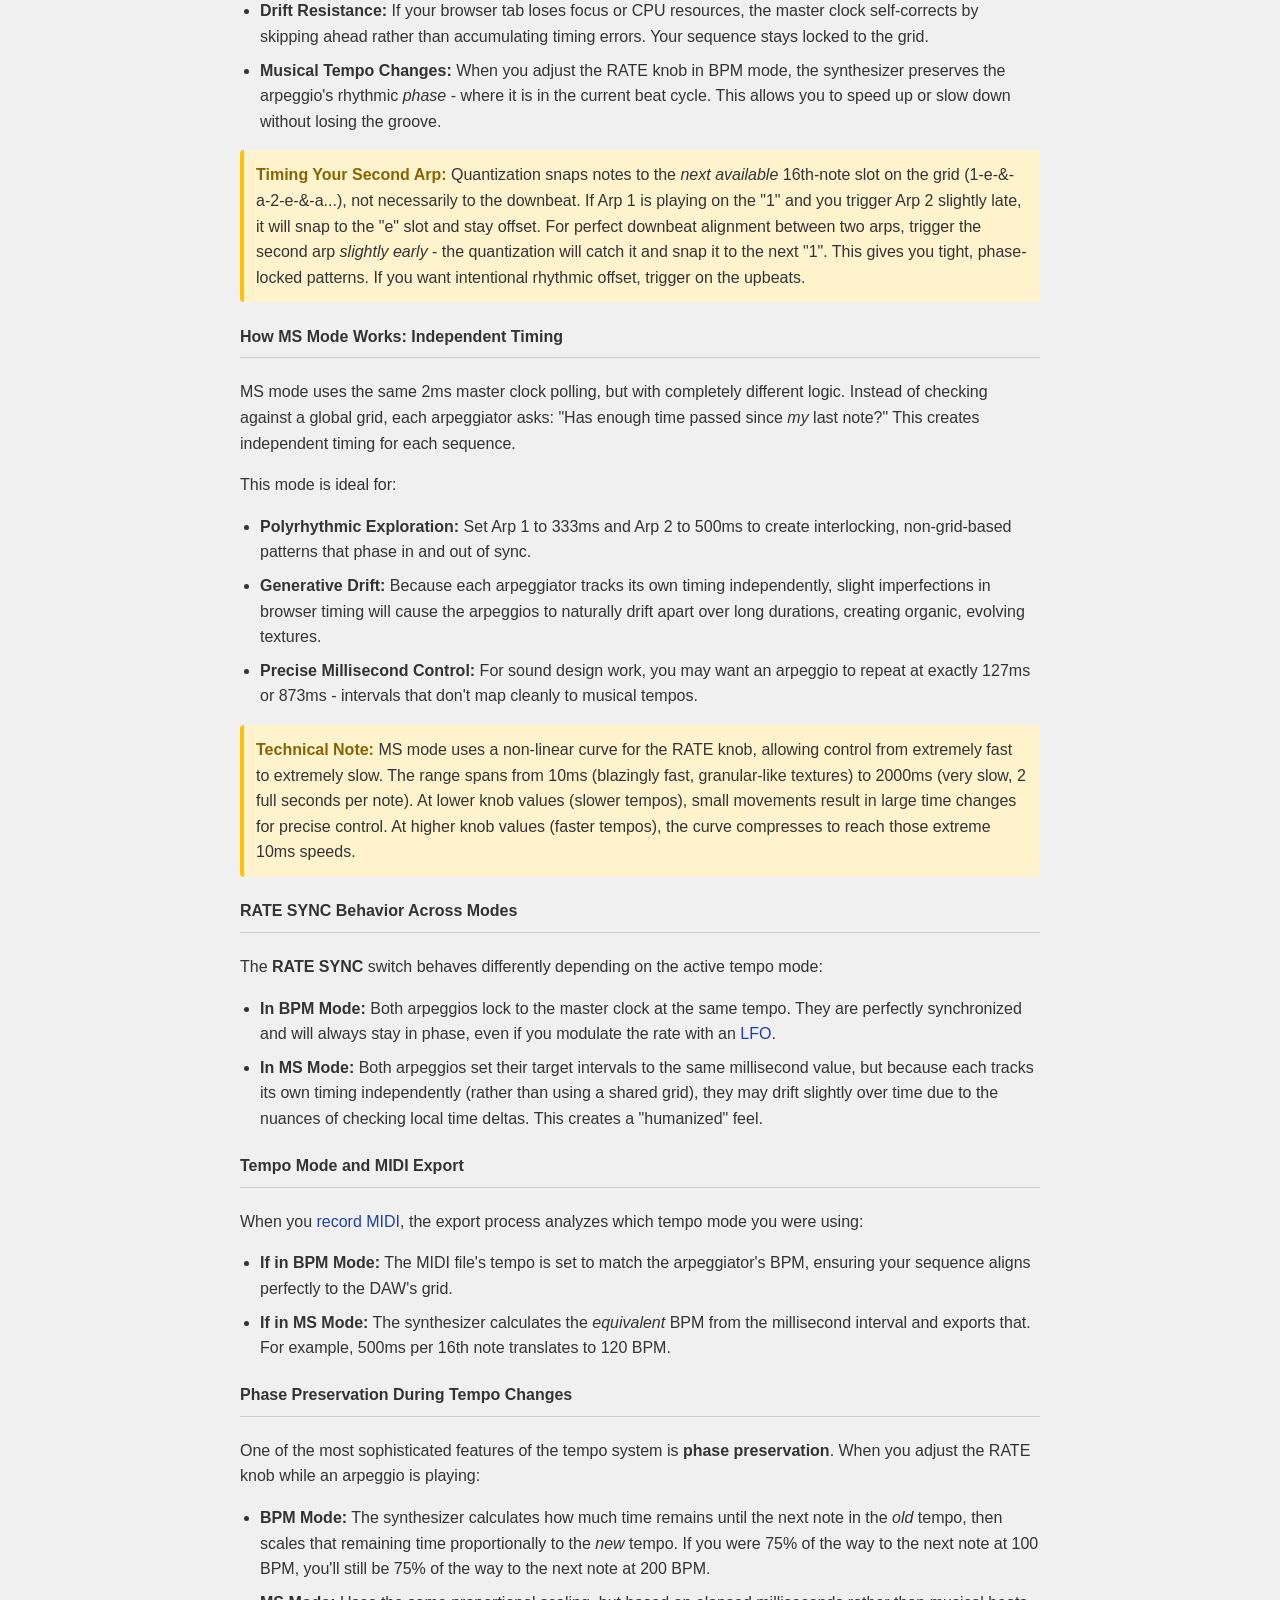
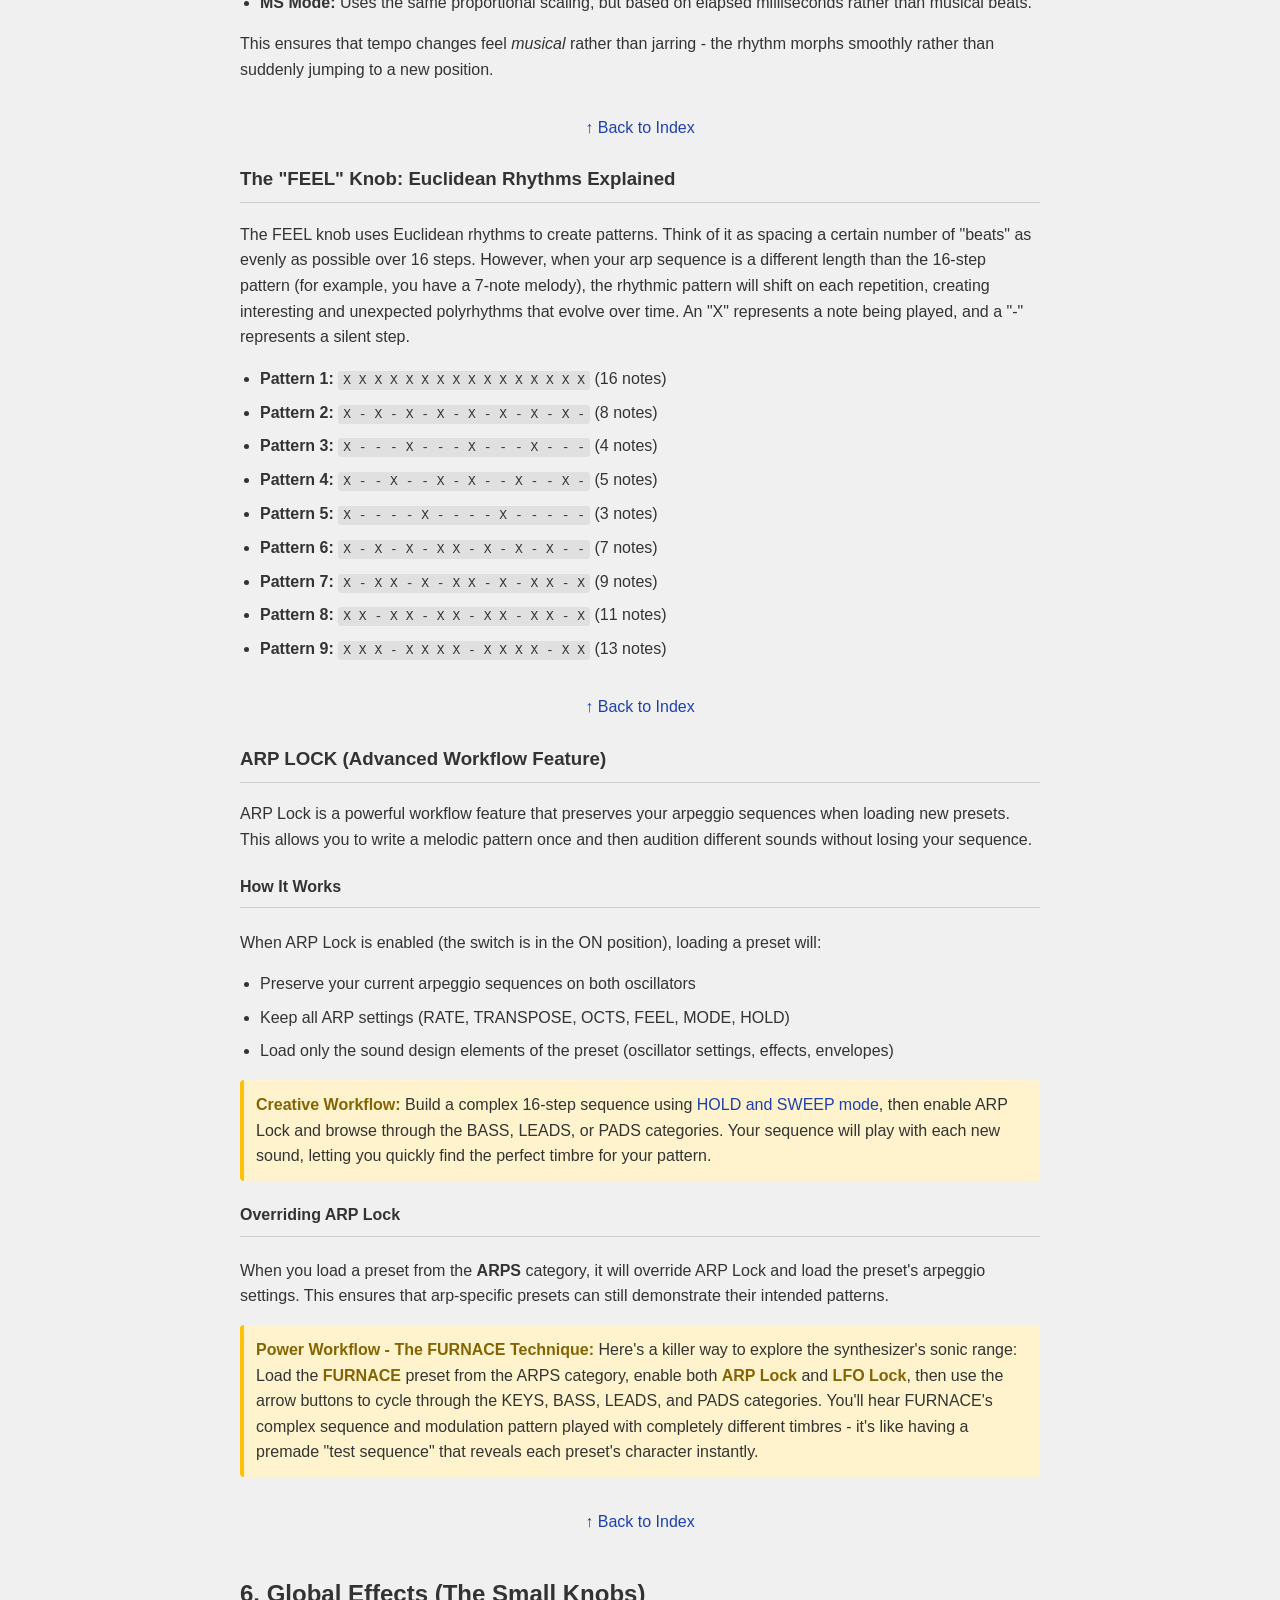
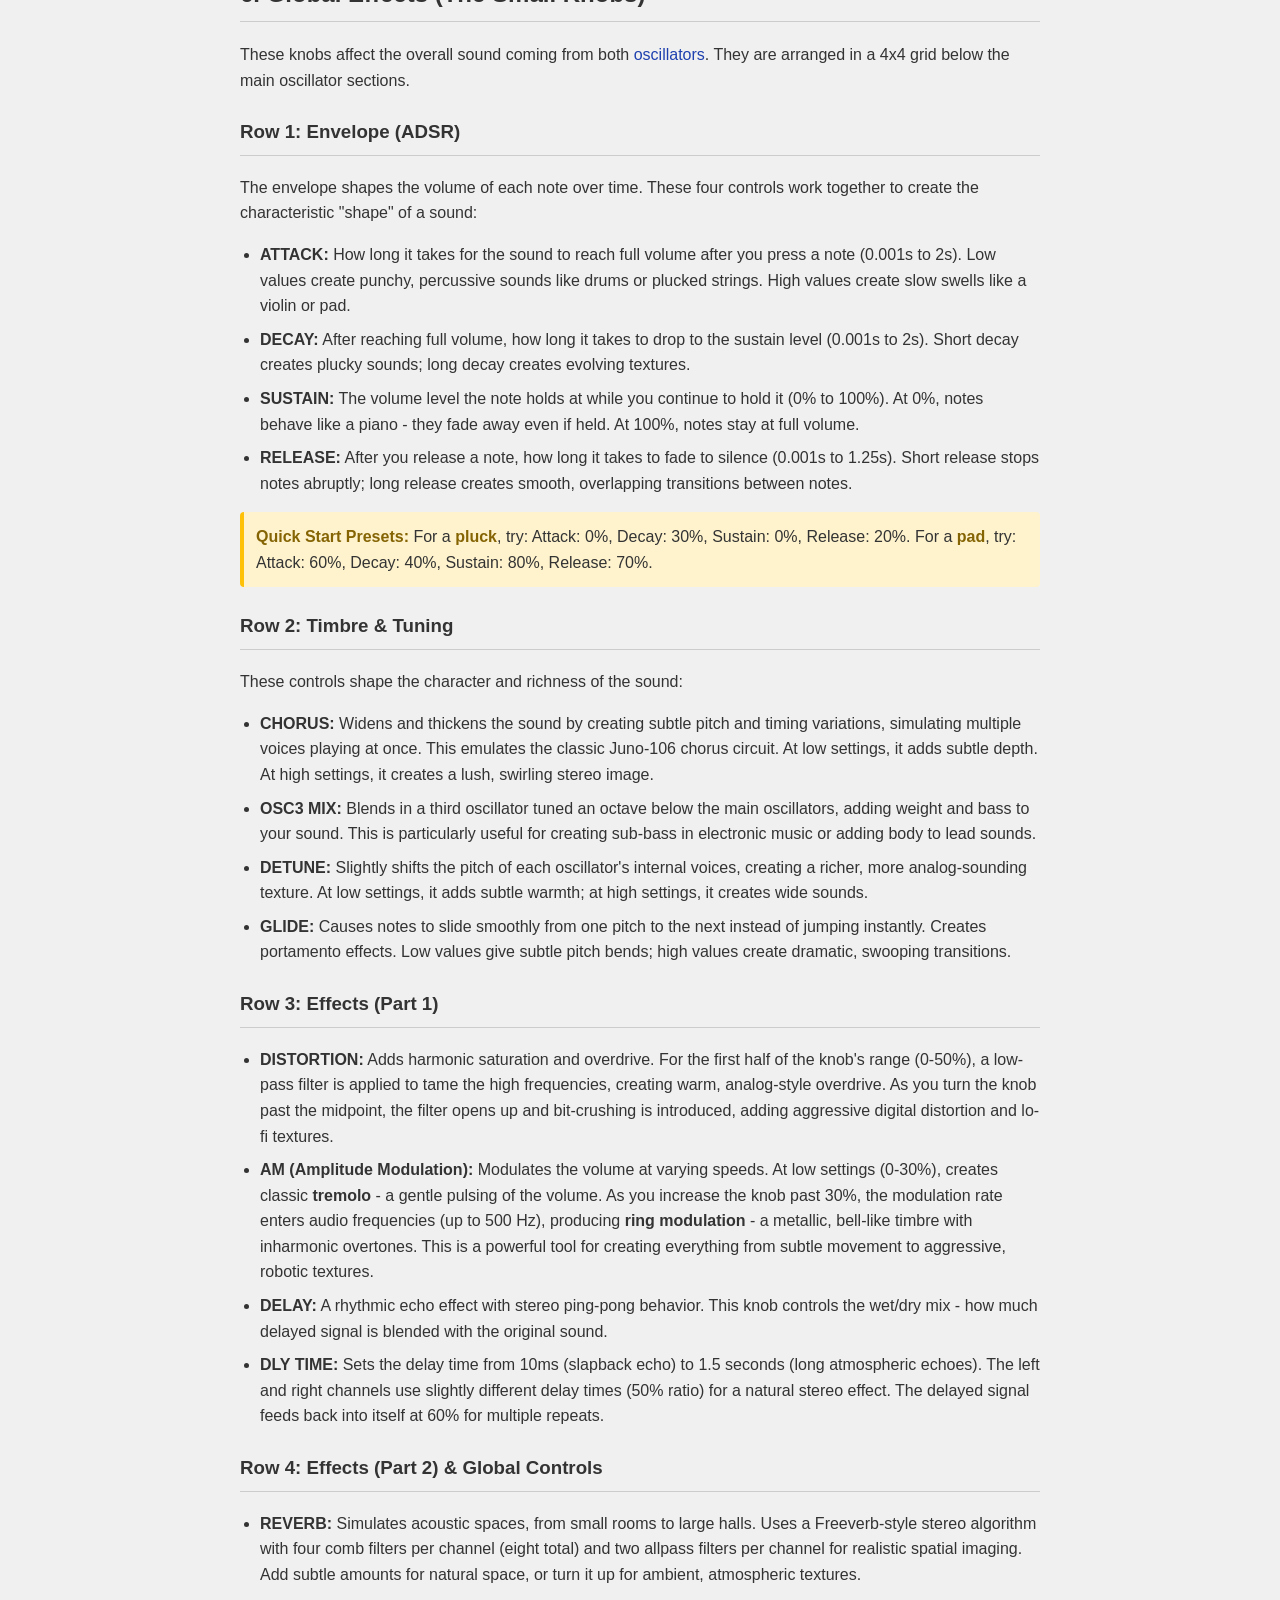
==== commit 4beb23c4: "Document updated break quantization behavior" ====
--- a/manual.html
+++ b/manual.html
@@ -92,7 +92,7 @@
     <h2 id="index">Index</h2>
     <ul>
         <li><a href="#getting-started">1. Getting Started: Making Sound</a></li>
-        <li><a href="#system-controls">2. System Controls (Presets, Sharing & Recording)</a>
+        <li><a href="#system-controls">2. System Controls (Presets & Recording)</a>
             <ul>
                 <li><a href="#presets">Presets & Navigation</a></li>
                 <li><a href="#record-audio">Record Audio</a></li>
@@ -124,26 +124,27 @@
             </ul>
         </li>
         <li><a href="#global-effects">6. Global Effects (The Small Knobs)</a></li>
-        <li><a href="#lfos">7. The LFOs (Low-Frequency Oscillators)</a>
-            <ul>
-                <li><a href="#lfo-lock">LFO Lock</a></li>
-                <li><a href="#lfo-basics">LFO Basics & Visual Patching</a></li>
-                <li><a href="#lfo-waveforms">Understanding LFO Waveforms</a></li>
-                <li><a href="#lfo-sync">LFO Sync: Musical Time Division</a></li>
-                <li><a href="#lfo-to-lfo">Advanced: LFOs Controlling LFOs</a></li>
-                <li><a href="#lfo-to-arp">Modulating the Arpeggiator</a></li>
-                <li><a href="#lfo-to-osc">Modulating the Main Oscillators</a></li>
-                <li><a href="#generative-sequences">Creating Generative Sequences</a></li>
-            </ul>
-        </li>
-        <li><a href="#midi-output">8. Connecting to External MIDI</a>
-            <ul>
-                <li><a href="#midi-clock-out">MIDI Clock Out</a></li>
-            </ul>
-        </li>
-        <li><a href="#secrets">9. Duplicate Note Mode</a></li>
-        <li><a href="#keyboard-shortcuts">10. Keyboard Shortcuts</a></li>
-    </ul>
+        <li><a href="#lfos">7. The LFOs (Low-Frequency Oscillators)</a>
+            <ul>
+                <li><a href="#lfo-lock">LFO Lock</a></li>
+                <li><a href="#lfo-basics">LFO Basics & Visual Patching</a></li>
+                <li><a href="#lfo-waveforms">Understanding LFO Waveforms</a></li>
+                <li><a href="#lfo-sync">LFO Sync: Musical Time Division</a></li>
+                <li><a href="#lfo-to-lfo">Advanced: LFOs Controlling LFOs</a></li>
+                <li><a href="#lfo-to-arp">Modulating the Arpeggiator</a></li>
+                <li><a href="#lfo-to-osc">Modulating the Main Oscillators</a></li>
+                <li><a href="#generative-sequences">Creating Generative Sequences</a></li>
+            </ul>
+        </li>
+        <li><a href="#drums">8. Break / Drums Loops</a></li>
+        <li><a href="#midi-output">9. Connecting to External MIDI</a>
+            <ul>
+                <li><a href="#midi-clock-out">MIDI Clock Out</a></li>
+            </ul>
+        </li>
+        <li><a href="#secrets">10. Duplicate Note Mode</a></li>
+        <li><a href="#keyboard-shortcuts">11. Keyboard Shortcuts</a></li>
+    </ul>
 
     <h2 id="getting-started">1. Getting Started: Making Sound</h2>
     <p>Follow these simple steps to start playing:</p>
@@ -159,7 +160,7 @@
 
     <p class="back-to-index"><a href="#index">↑ Back to Index</a></p>
 
-    <h2 id="system-controls">2. System Controls (Presets, Sharing & Recording)</h2>
+    <h2 id="system-controls">2. System Controls (Presets & Recording)</h2>
     
     <h3 id="presets">PRESETS & NAVIGATION</h3>
     <p>The preset system is now streamlined for instant access. The preset window is perpetually displayed, showing your current patch and providing quick navigation controls.</p>
@@ -174,13 +175,17 @@
         <strong>Navigation Scope:</strong> The arrow buttons navigate through the musical preset categories only: <strong>KEYS</strong>, <strong>BASS</strong>, <strong>LEADS</strong>, <strong>PADS</strong>, and <strong>ARPS</strong>. The <strong>RANDOM</strong>, <strong>FX</strong>, and <strong>INIT</strong> categories are excluded from quick navigation since they serve specialized purposes. This design makes it easy to browse through performance-ready sounds while preserving quick access to the INIT patch for building sounds from scratch. For a powerful auditioning workflow, see the <a href="#arp-lock">FURNACE Technique</a> in the ARP Lock section.
     </div>
     
-    <h4>Saving & Loading</h4>
-    <ul>
-        <li><strong>SAVE:</strong> Saves the synthesizer's current state to a <strong>.json</strong> file. Your browser will prompt you to download this file, which will be automatically named with the prefix "N-OB" and the current date for easy organization.</li>
-        <li><strong>LOAD:</strong> Allows you to load a <code>.json</code> preset file that you previously saved. If the loaded preset has an arpeggiator with its <strong>HOLD</strong> switch enabled, it will begin playing immediately.</li>
-    </ul>
-
-    <h4>Special Presets</h4>
+    <h4>Saving & Loading</h4>
+    <ul>
+        <li><strong>SAVE:</strong> Saves the synthesizer's current state to a <strong>.json</strong> file. Your browser will prompt you to download this file, which will be automatically named with the prefix "N-OB" and the current date for easy organization.</li>
+        <li><strong>LOAD:</strong> Allows you to load a <code>.json</code> preset file that you previously saved. If the loaded preset has an arpeggiator with its <strong>HOLD</strong> switch enabled, it will begin playing immediately.</li>
+    </ul>
+
+    <div class="pro-tip">
+        <strong>Note on Sharing:</strong> The previous share-by-URL feature has been removed. To move sounds between devices or collaborators, use the <strong>SAVE</strong> button to export a preset file and send that file directly.
+    </div>
+
+    <h4>Special Presets</h4>
     <ul>
         <li><strong>INIT Patch:</strong> A clean slate preset with neutral settings (chromatic scale, minimal effects, basic envelope), perfect for building sounds from scratch. This is your blank canvas for sound design.</li>
         <li><strong>RANDOM ARP:</strong> Generates a musically intelligent random arpeggio following compositional rules to prevent sonic chaos.</li>
@@ -302,7 +307,7 @@
     <ul>
         <li><strong>ARP Switch:</strong> The main power switch for the arpeggiator.</li>
         <li><strong>MODE:</strong> Toggles between the default <strong>SWEEP</strong> (add multiple, different notes to the sequence) and <strong>NOTE REPEAT</strong> (repeats only the single note the knob is currently set to. With <strong>HOLD</strong> activated, the played note will change just by spinning the knob with no note play input needed, which is powerful when modulated with an <a href="#lfo-to-osc">LFO</a>).</li>
-        <li><strong>HOLD:</strong> "Latches" the arpeggio, allowing it to play continuously even after you release a note.</li>
+        <li><strong>HOLD:</strong> "Latches" the arpeggio, allowing it to play continuously even after you release a note. HOLD now turns on automatically whenever you enable an arpeggiator so sequences keep running as soon as you start them; toggle it off if you prefer momentary, key-held arps.</li>
         <li><strong>RATE:</strong> Controls the speed of the arpeggio.</li>
         <li><strong>↑↓ (Transpose):</strong> Shifts the entire sequence up or down within the selected scale. It has a range of -12 to +12 scale steps.</li>
         <li><strong>OCTS:</strong> Adds up to three additional octaves to the pattern.</li>
@@ -709,9 +714,28 @@
 
     <p>This is where the NO-B 250 transcends being just a synthesizer and becomes an instrument for generative composition. With careful patching, you can create living, breathing soundscapes that evolve organically over time.</p>
 
-    <p class="back-to-index"><a href="#index">↑ Back to Index</a></p>
-
-    <h2 id="midi-output">8. Connecting to External MIDI</h2>
+    <p class="back-to-index"><a href="#index">↑ Back to Index</a></p>
+
+    <h2 id="drums">8. Break / Drums Loops</h2>
+    <p>A dedicated <strong>DRUMS</strong> switch sits just beneath the LFO controls. Turn it on to reveal the break-loop grid, where you can trigger curated drum breaks that lock to your arpeggiators.</p>
+
+    <h3>Loop Controls</h3>
+    <ul>
+        <li><strong>PLAY:</strong> Starts or stops the currently selected break. In BPM mode the loop waits for the next sixteenth-note on the active arp grid so downbeats stay aligned; in MS mode playback begins immediately.</li>
+        <li><strong>LOOP:</strong> Chooses the break number shown in the display. Turning the knob swaps the sample used when you hit PLAY.</li>
+        <li><strong>MODE &amp; SLIP:</strong> The MODE switch toggles slip-anchor hold, and the <strong>SLIP</strong> knob sets the slip division value shown in the display for rhythmic stutter moves.</li>
+        <li><strong>FILTER / RES / VOLUME:</strong> Shape the break with DJ-style filtering and gain control before it reaches the global FX chain.</li>
+    </ul>
+
+    <h3>FX Blend</h3>
+    <p>The <strong>FX</strong> knob now acts as a dry/wet send for the break loops. Turn it up to feed more of the drums into the synth's main chorus, distortion, delay, and reverb while retaining the dry signal underneath for punch.</p>
+
+    <h3>Sync &amp; Eligibility</h3>
+    <p>In BPM mode, breaks follow the same sixteenth-note quantization grid as the arpeggiators. When you press <strong>PLAY</strong>, the loop queues until the next grid tick so the downbeat never lands early or late. A running arp is required to start playback so the drums know which tempo to follow. If you prefer free-running timing, switch to MS mode where breaks can start without an arp reference.</p>
+
+    <p class="back-to-index"><a href="#index">↑ Back to Index</a></p>
+
+    <h2 id="midi-output">9. Connecting to External MIDI</h2>
     <p>The NO-B 250 can send MIDI notes to external hardware synthesizers or software DAWs like Ableton Live, Logic Pro, and FL Studio. This allows you to use its unique note-generation capabilities to control your other instruments.</p>
     <p>To get started, click the <strong>CONNECT MIDI</strong> button at the bottom of the synthesizer. This will scan for available MIDI outputs on your system and populate the dropdown menu next to it.</p>
 
@@ -746,7 +770,7 @@
 
     <p class="back-to-index"><a href="#index">↑ Back to Index</a></p>
 
-    <h2 id="secrets">9. Duplicate Note Mode</h2>
+    <h2 id="secrets">10. Duplicate Note Mode</h2>
     <p>Beyond the standard controls lies a hidden "Duplicate Note Mode," designed for creating highly complex and rhythmic arpeggio sequences.</p>
     <ul>
         <li><strong>How to Unlock:</strong> To toggle this mode, simply click on the main <strong>'NO-B 250'</strong> title at the top of the synthesizer. The background will change to a tan color to confirm you are in this mode. Click again to toggle off. Note: the background will be green when the <a href="#lfo-basics">LFO</a> is active in duplicate note mode.</li>
@@ -759,7 +783,7 @@
 
     <p class="back-to-index"><a href="#index">↑ Back to Index</a></p>
 
-    <h2 id="keyboard-shortcuts">10. Keyboard Shortcuts (QWERTY Layout)</h2>
+    <h2 id="keyboard-shortcuts">11. Keyboard Shortcuts (QWERTY Layout)</h2>
     <p>For desktop users, the keyboard provides powerful, hands-on control over every knob. The workflow is designed for performance:</p>
 
     <h3>CORE CONTROLS</h3>
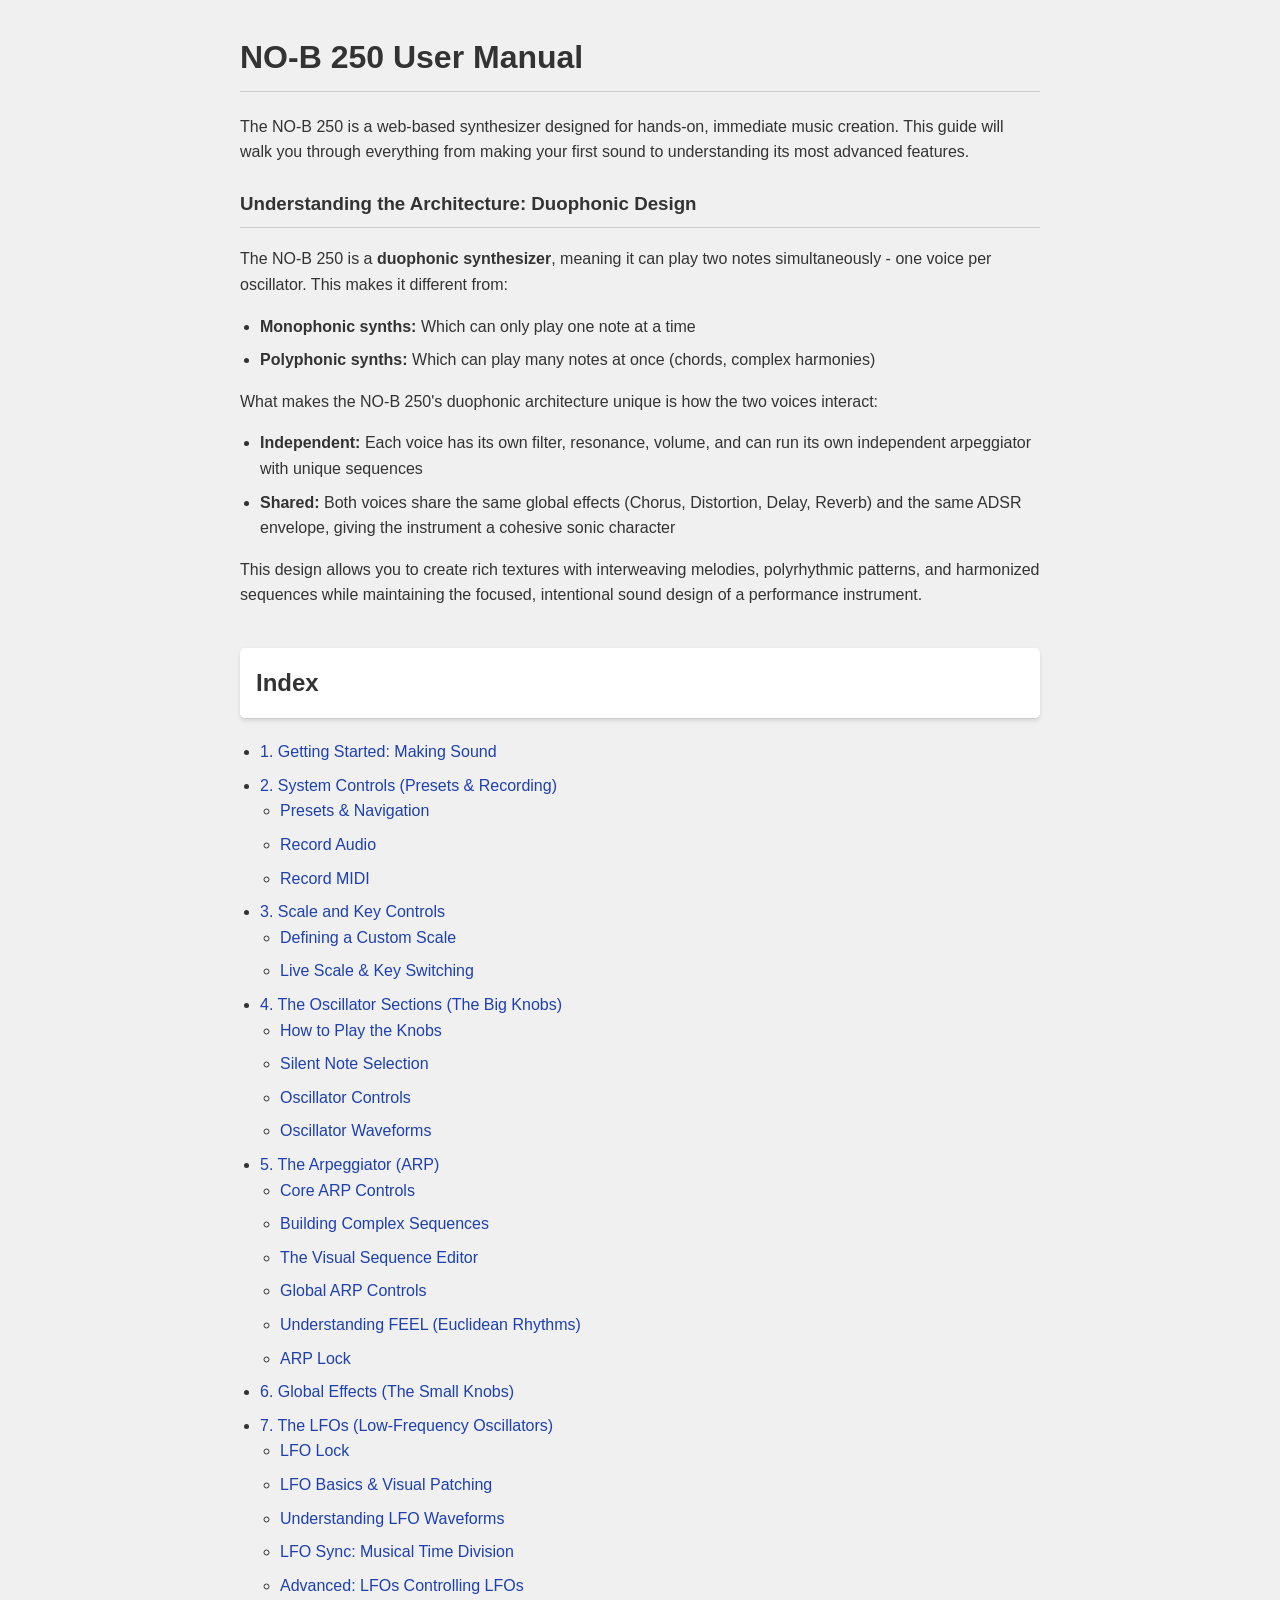
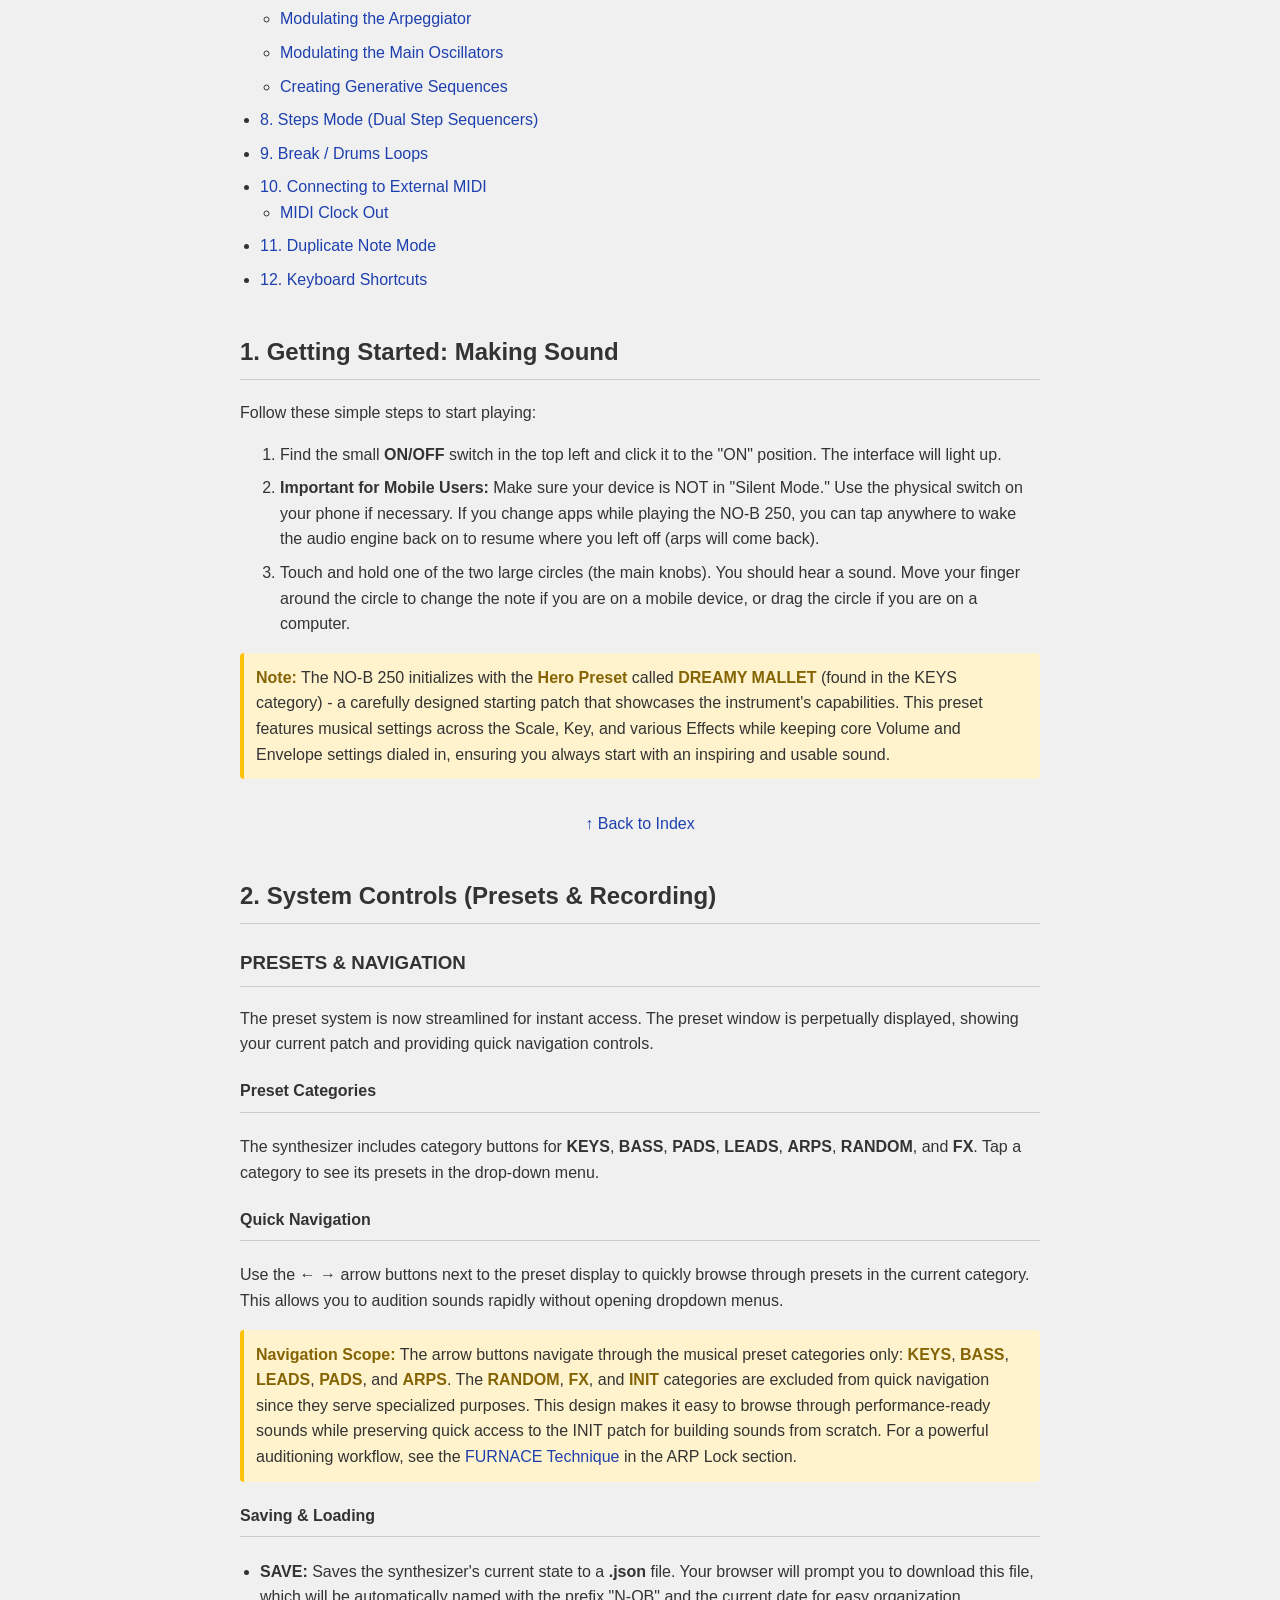
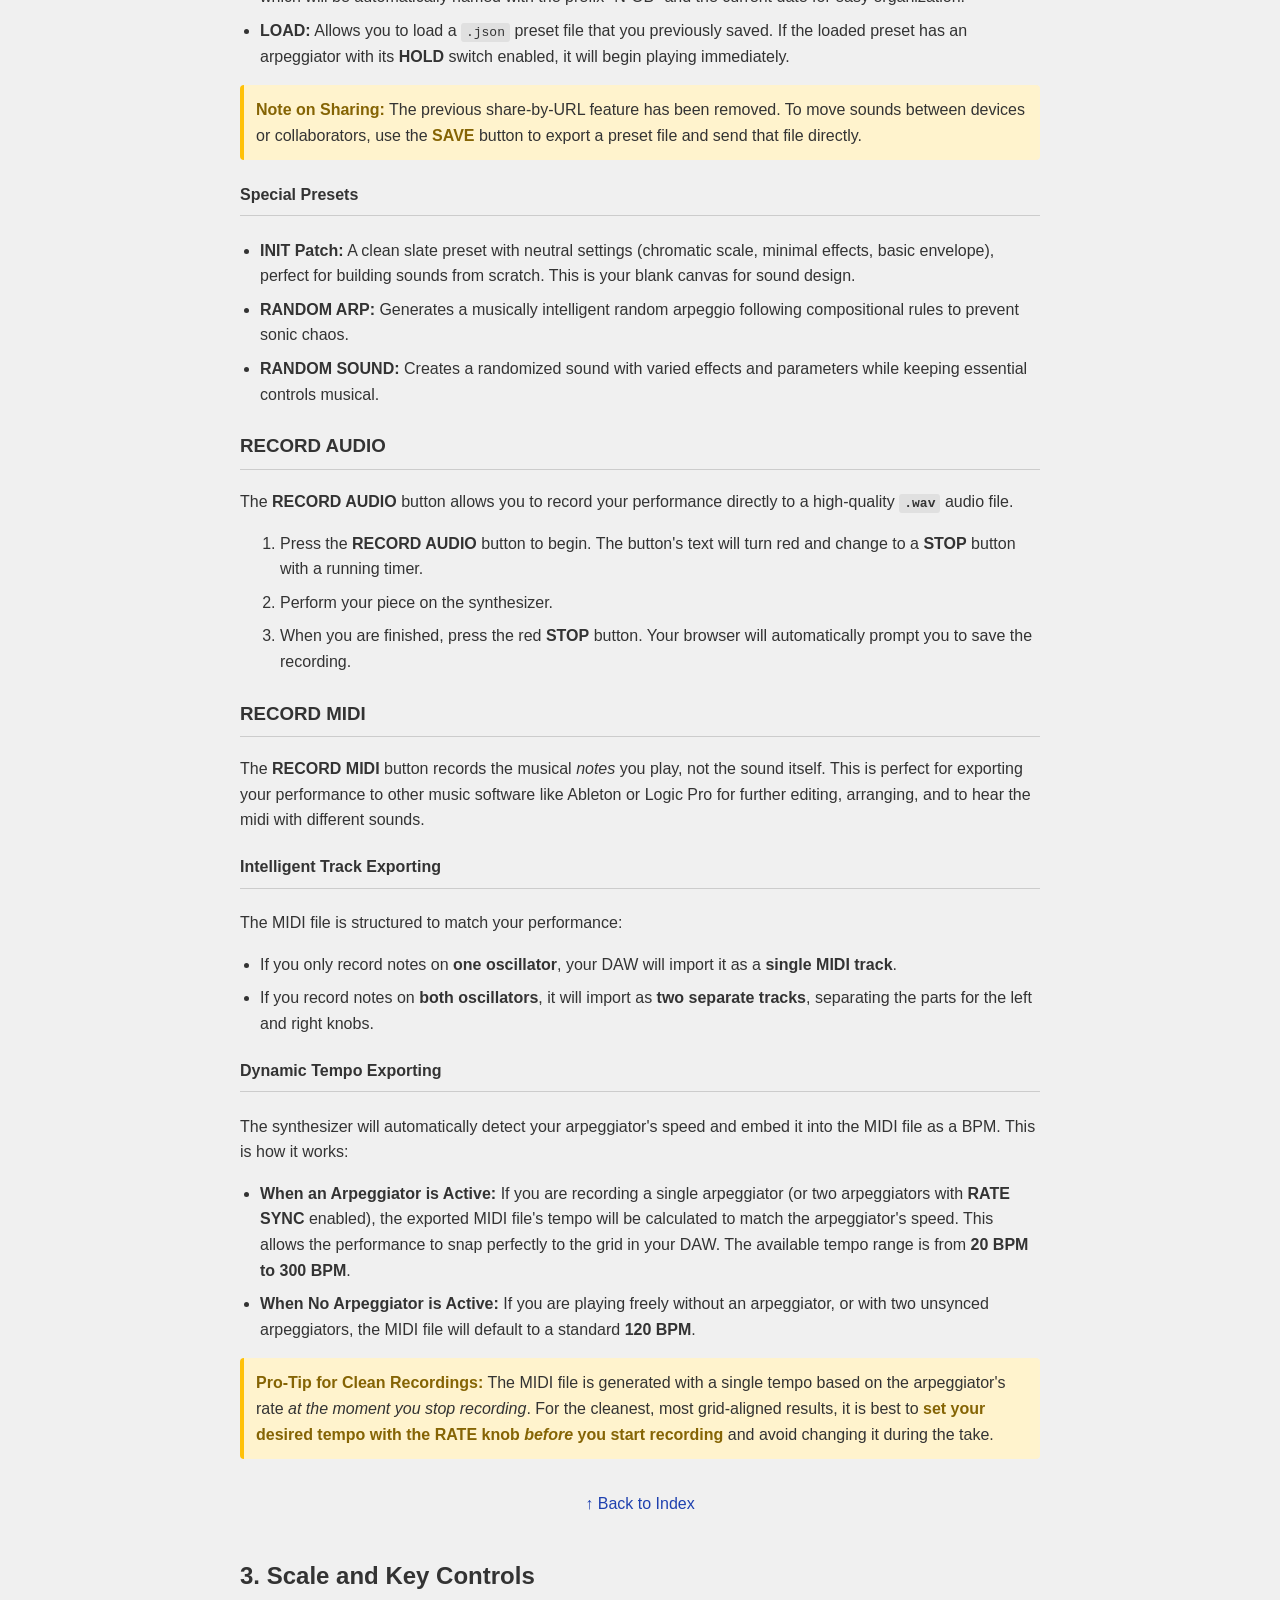
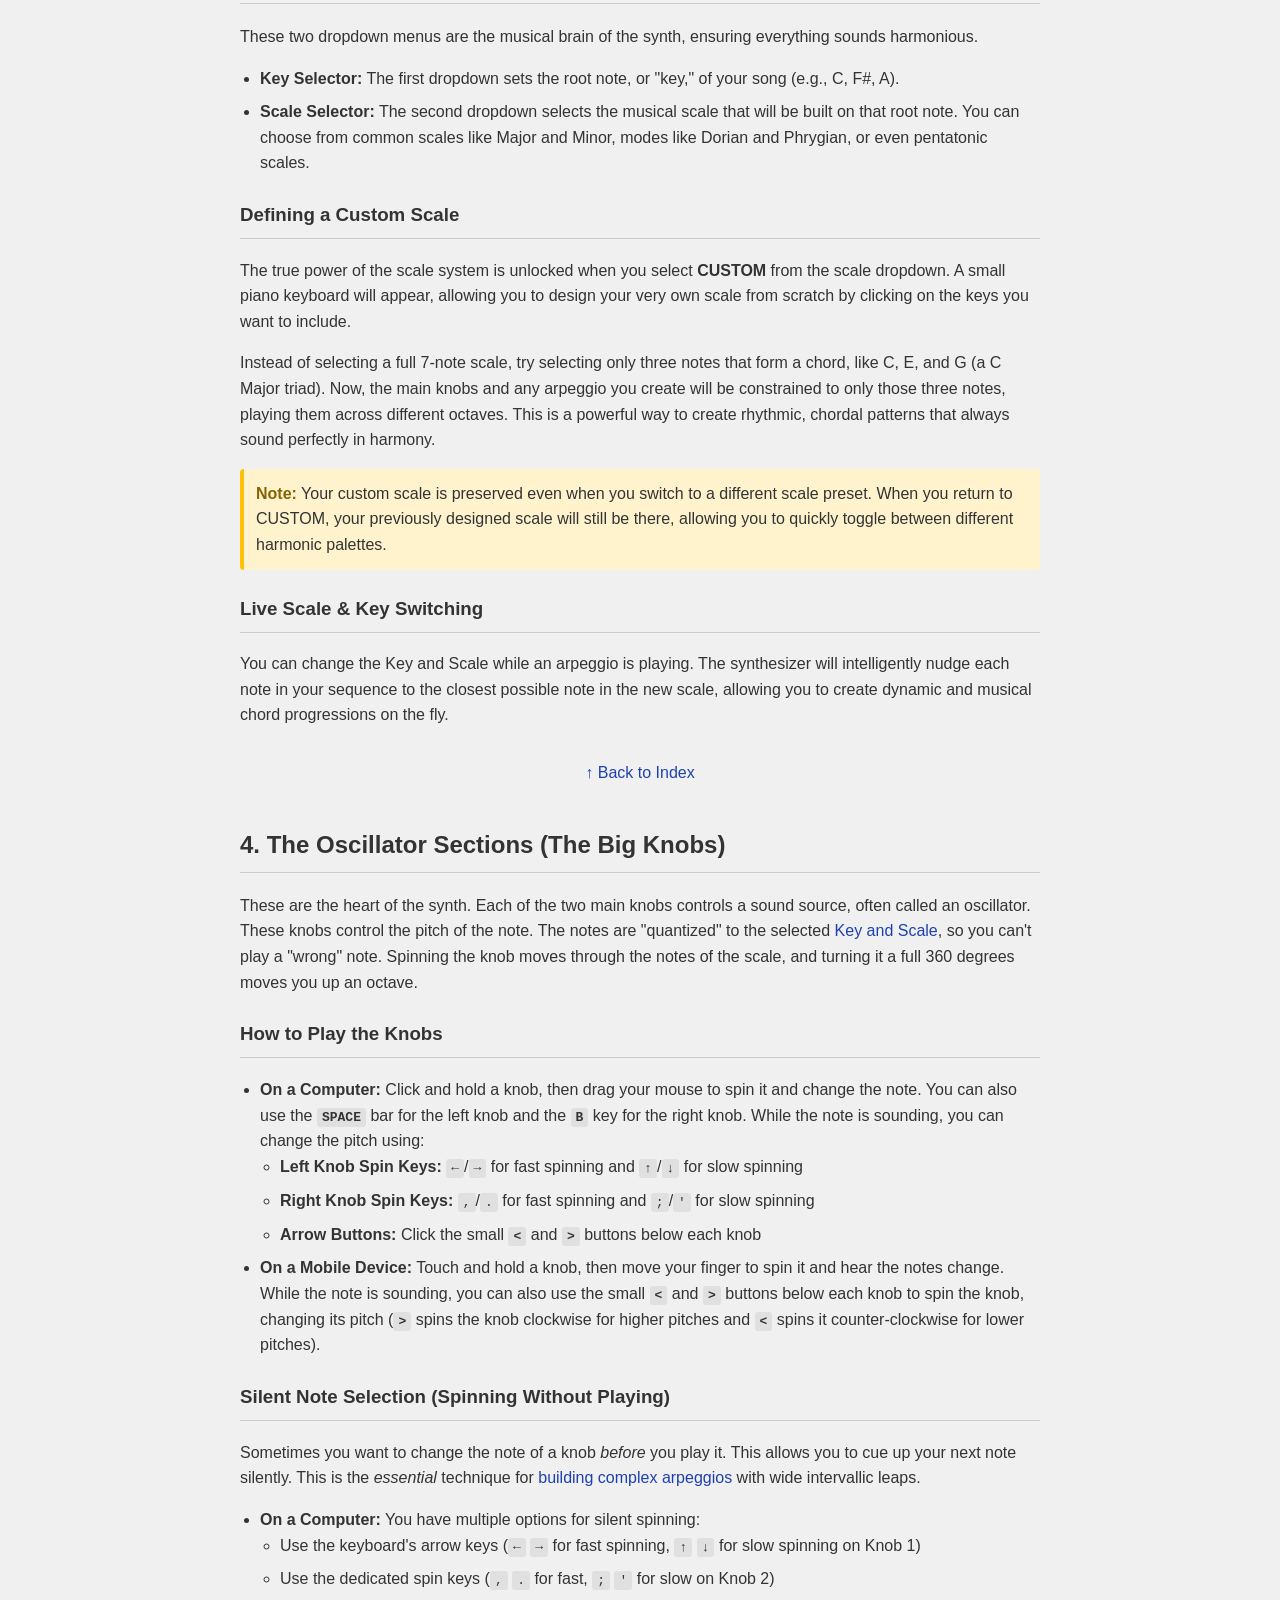
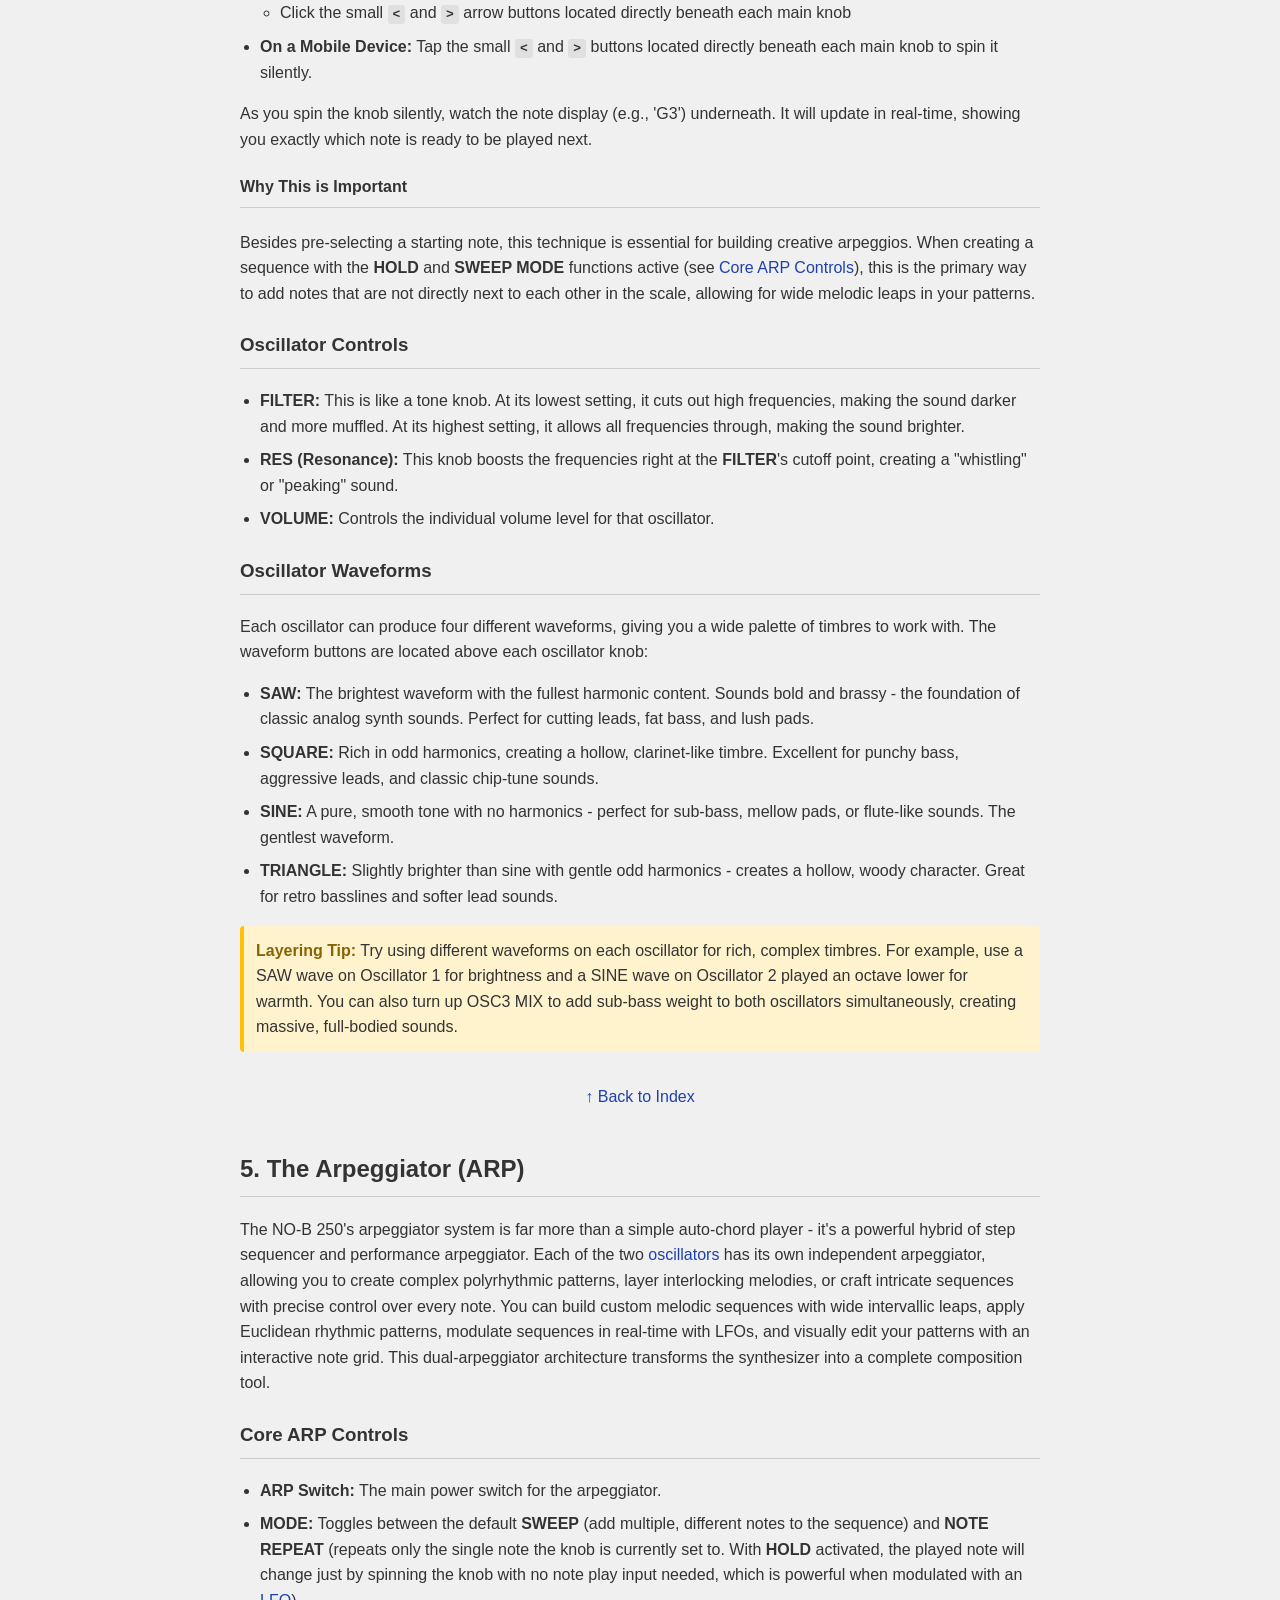
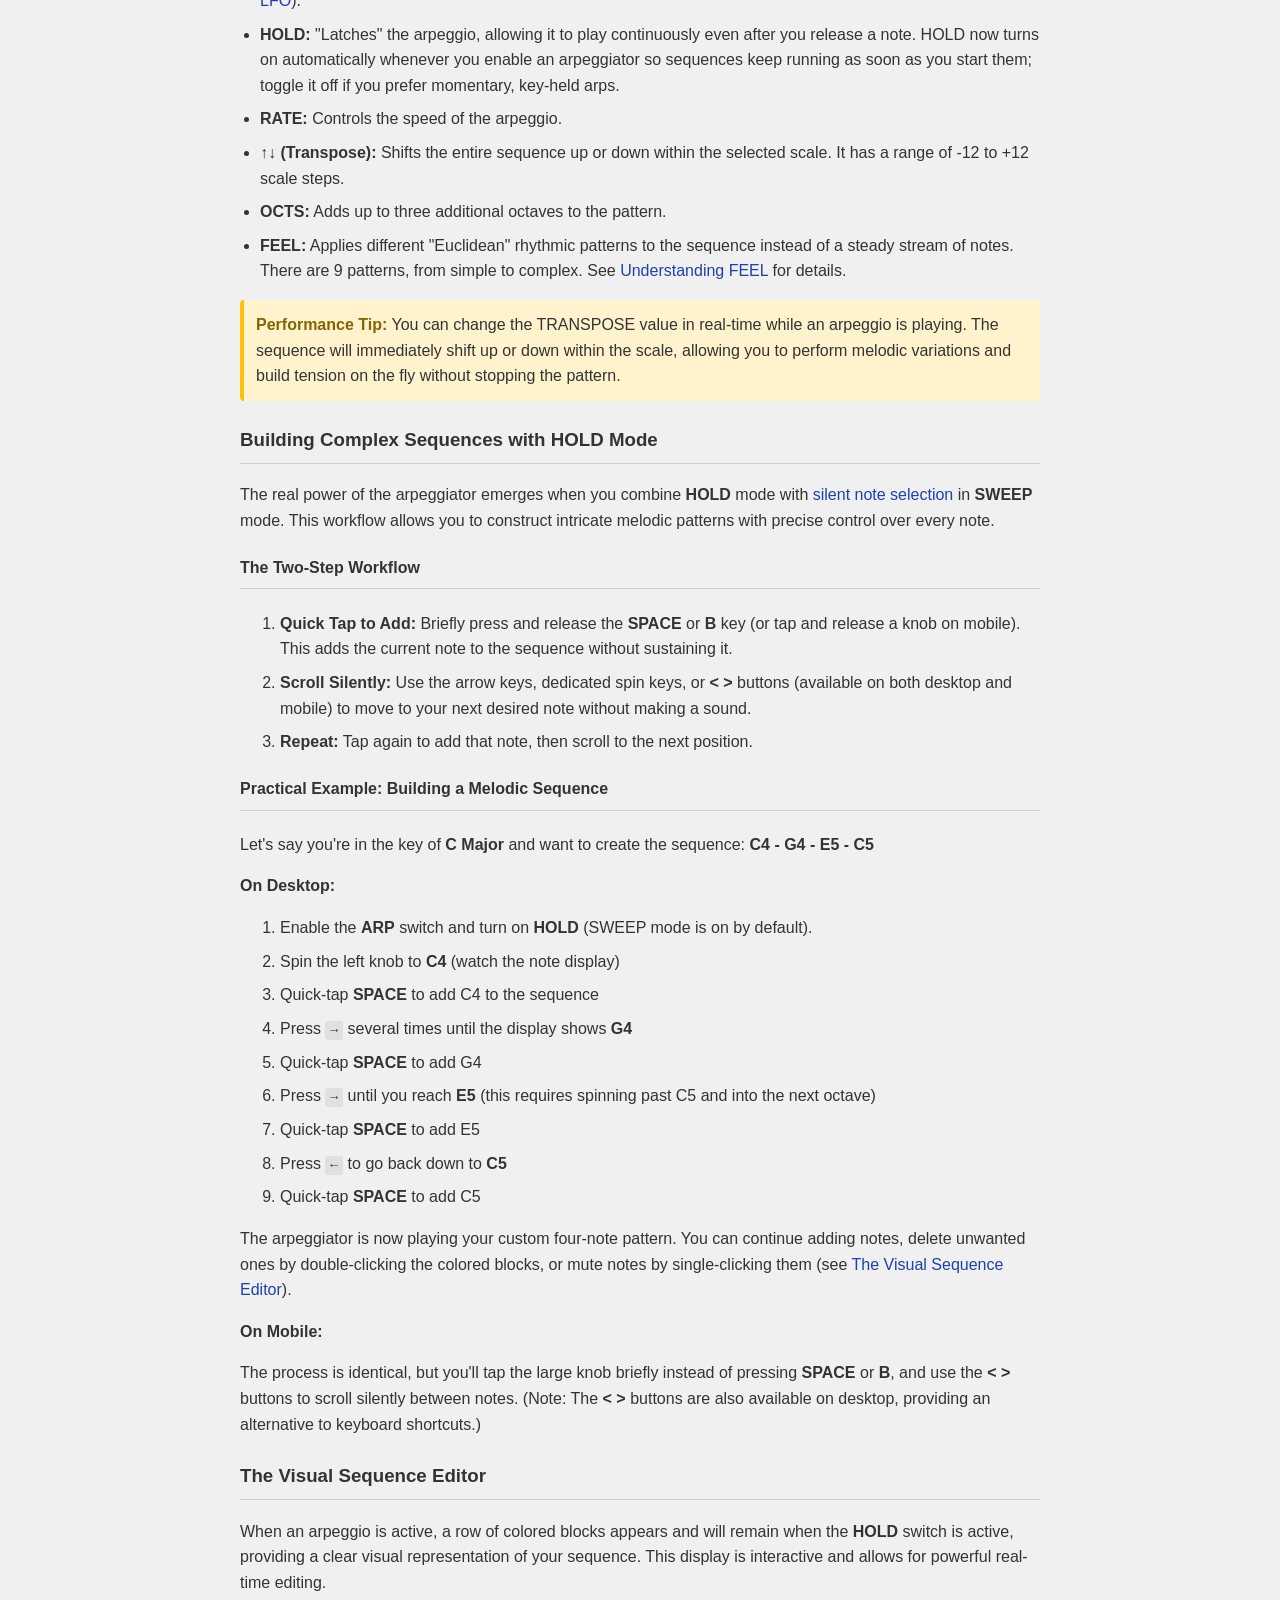
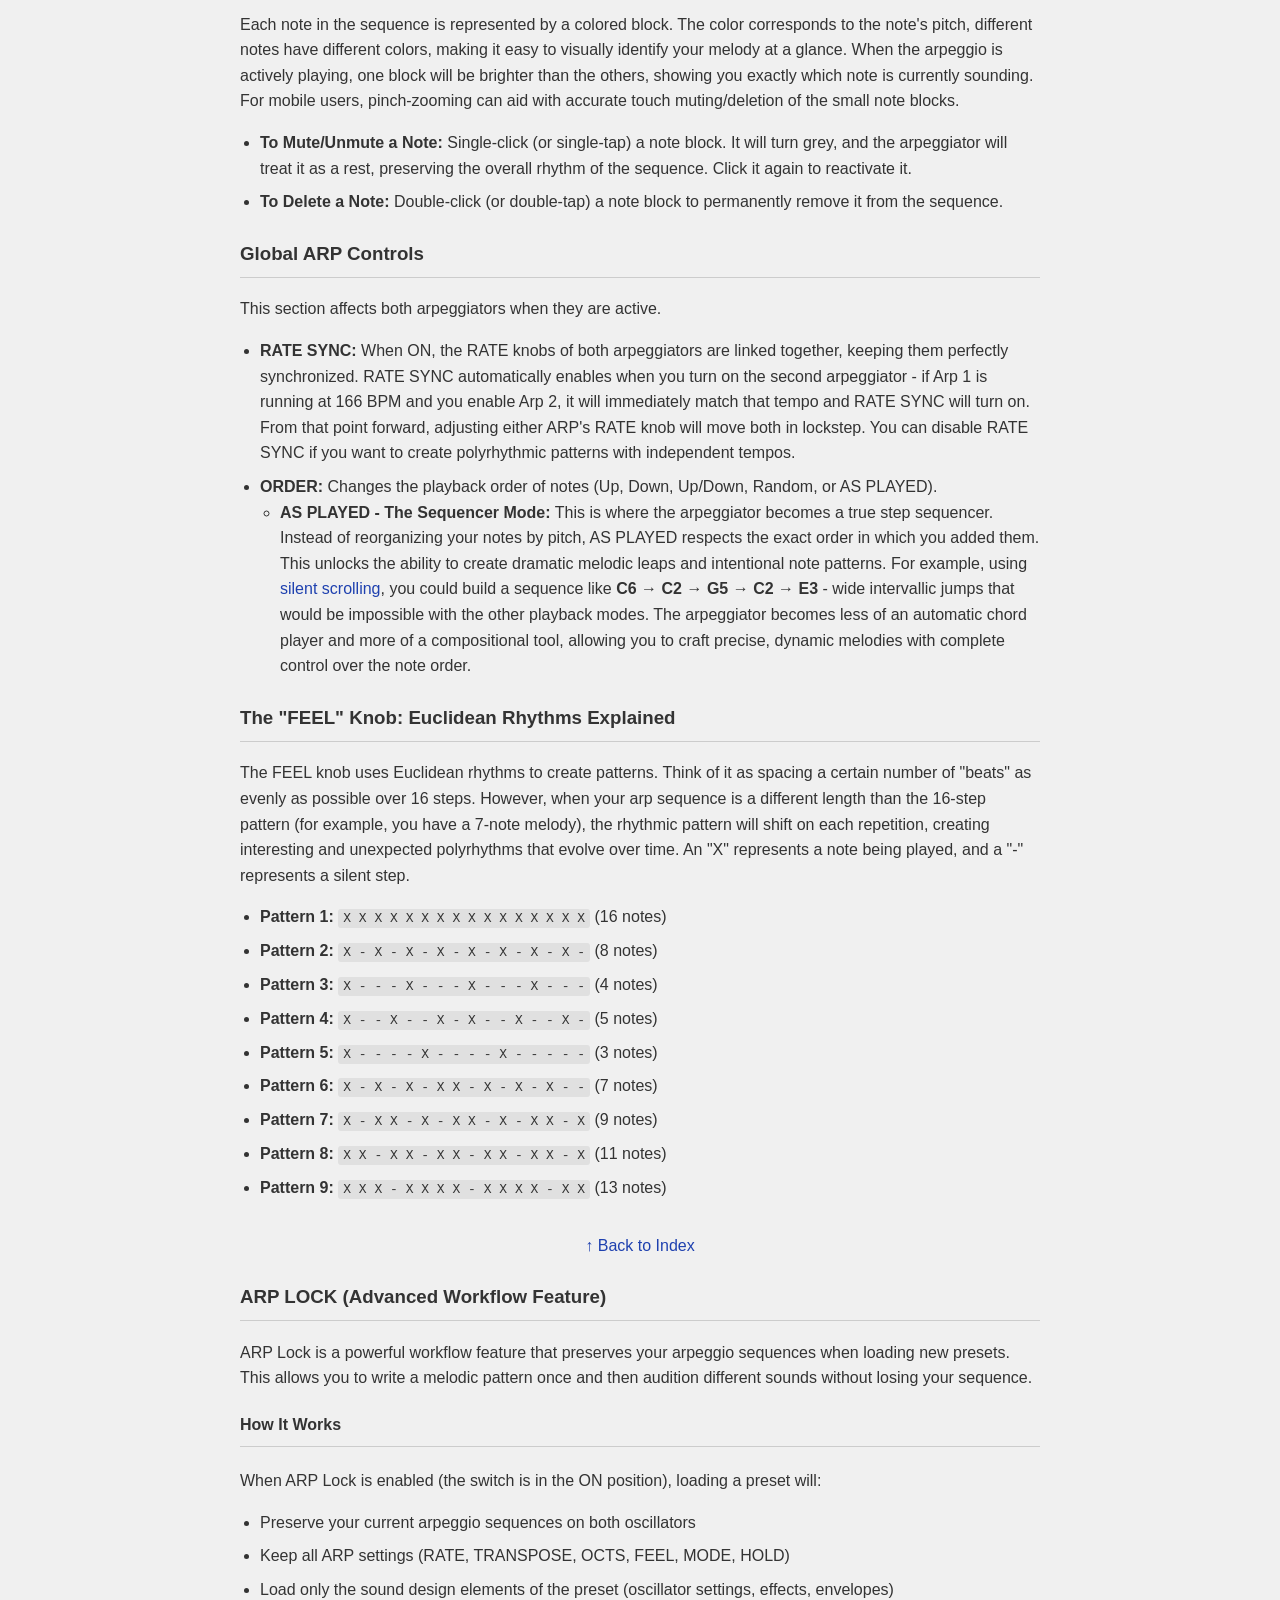
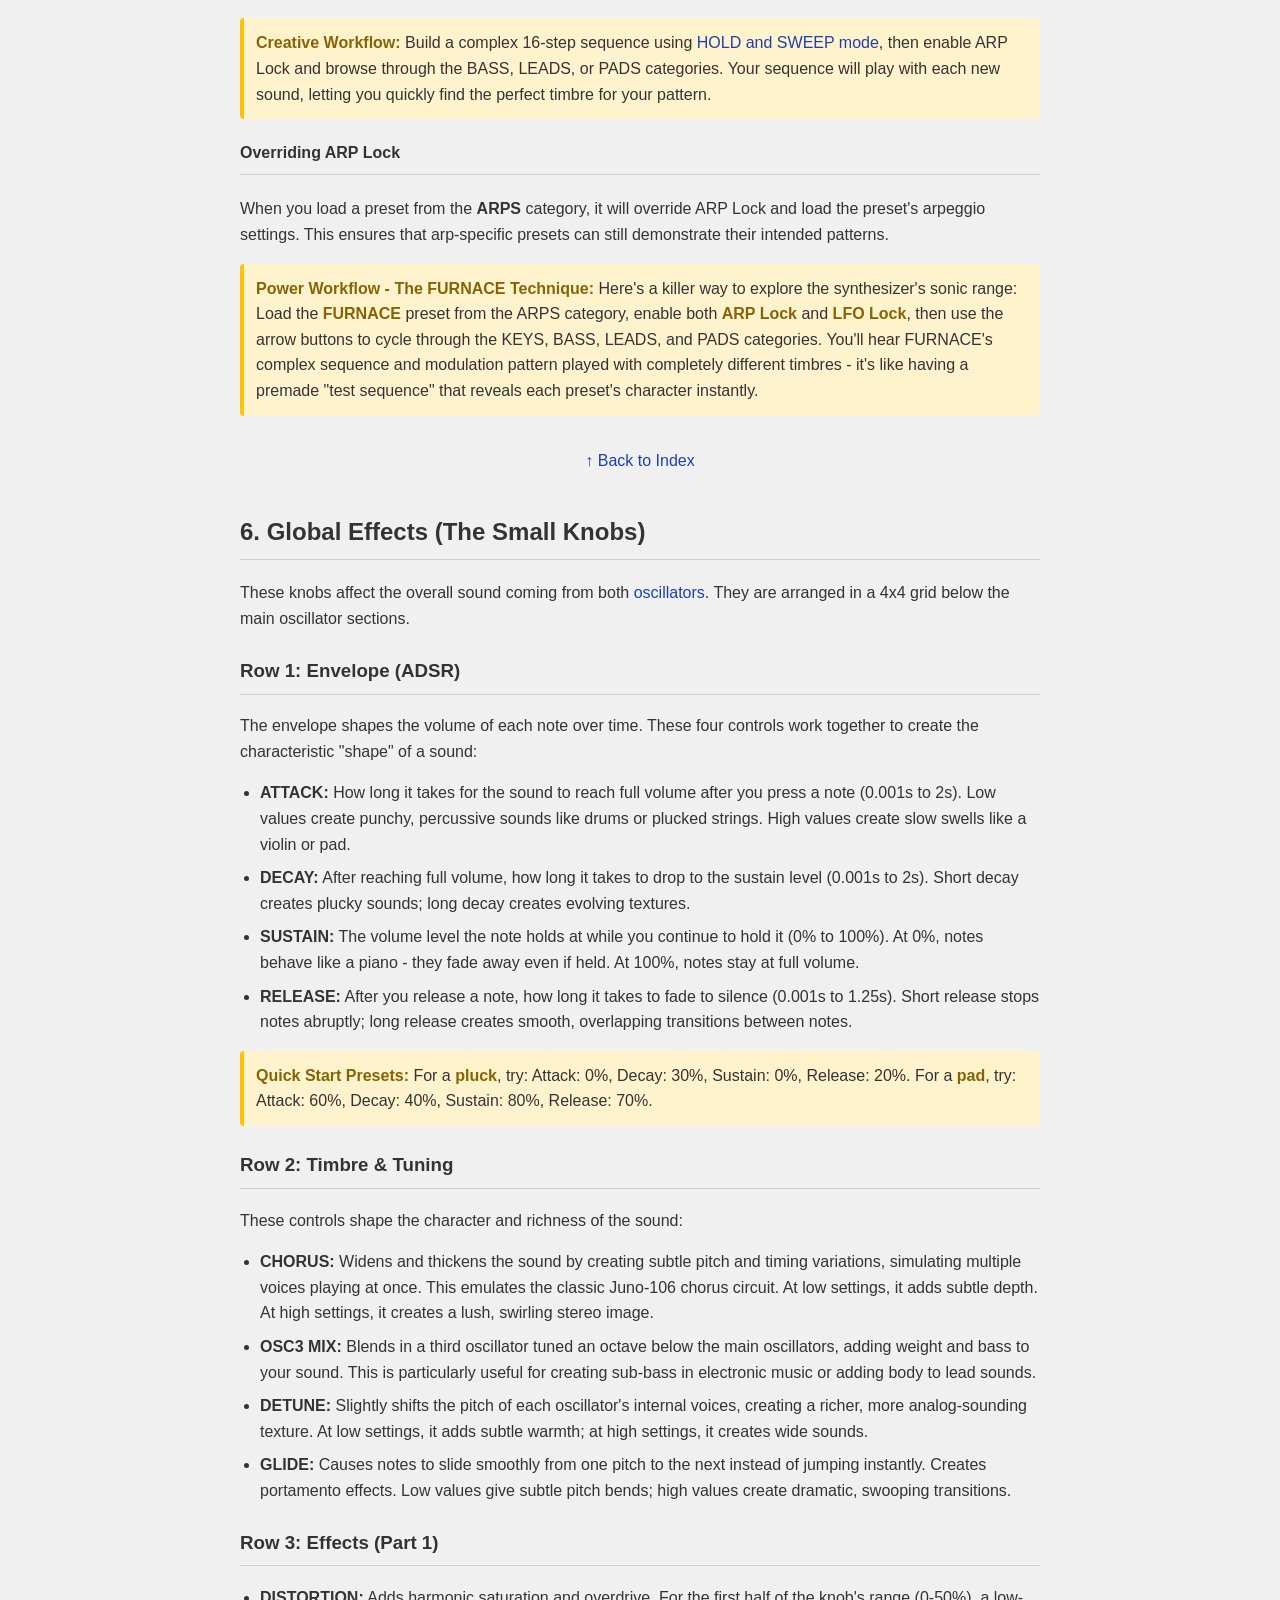
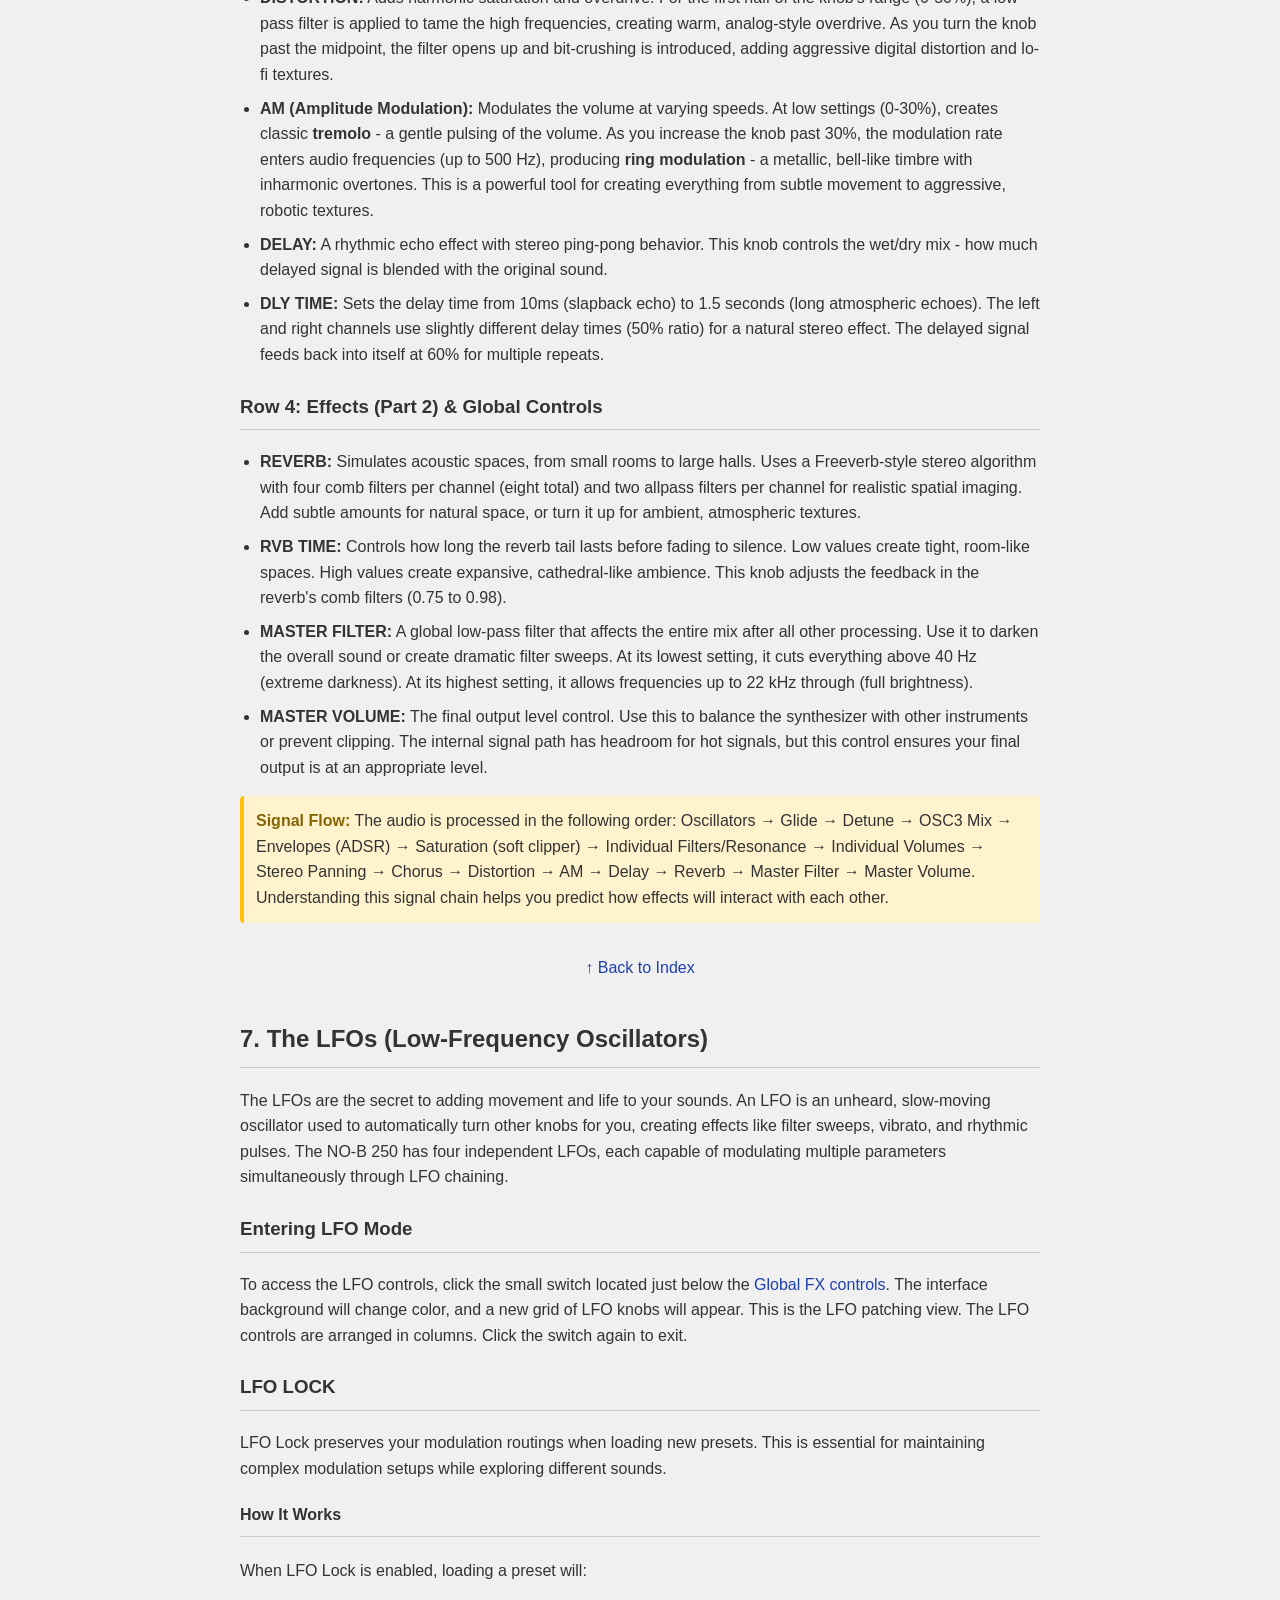
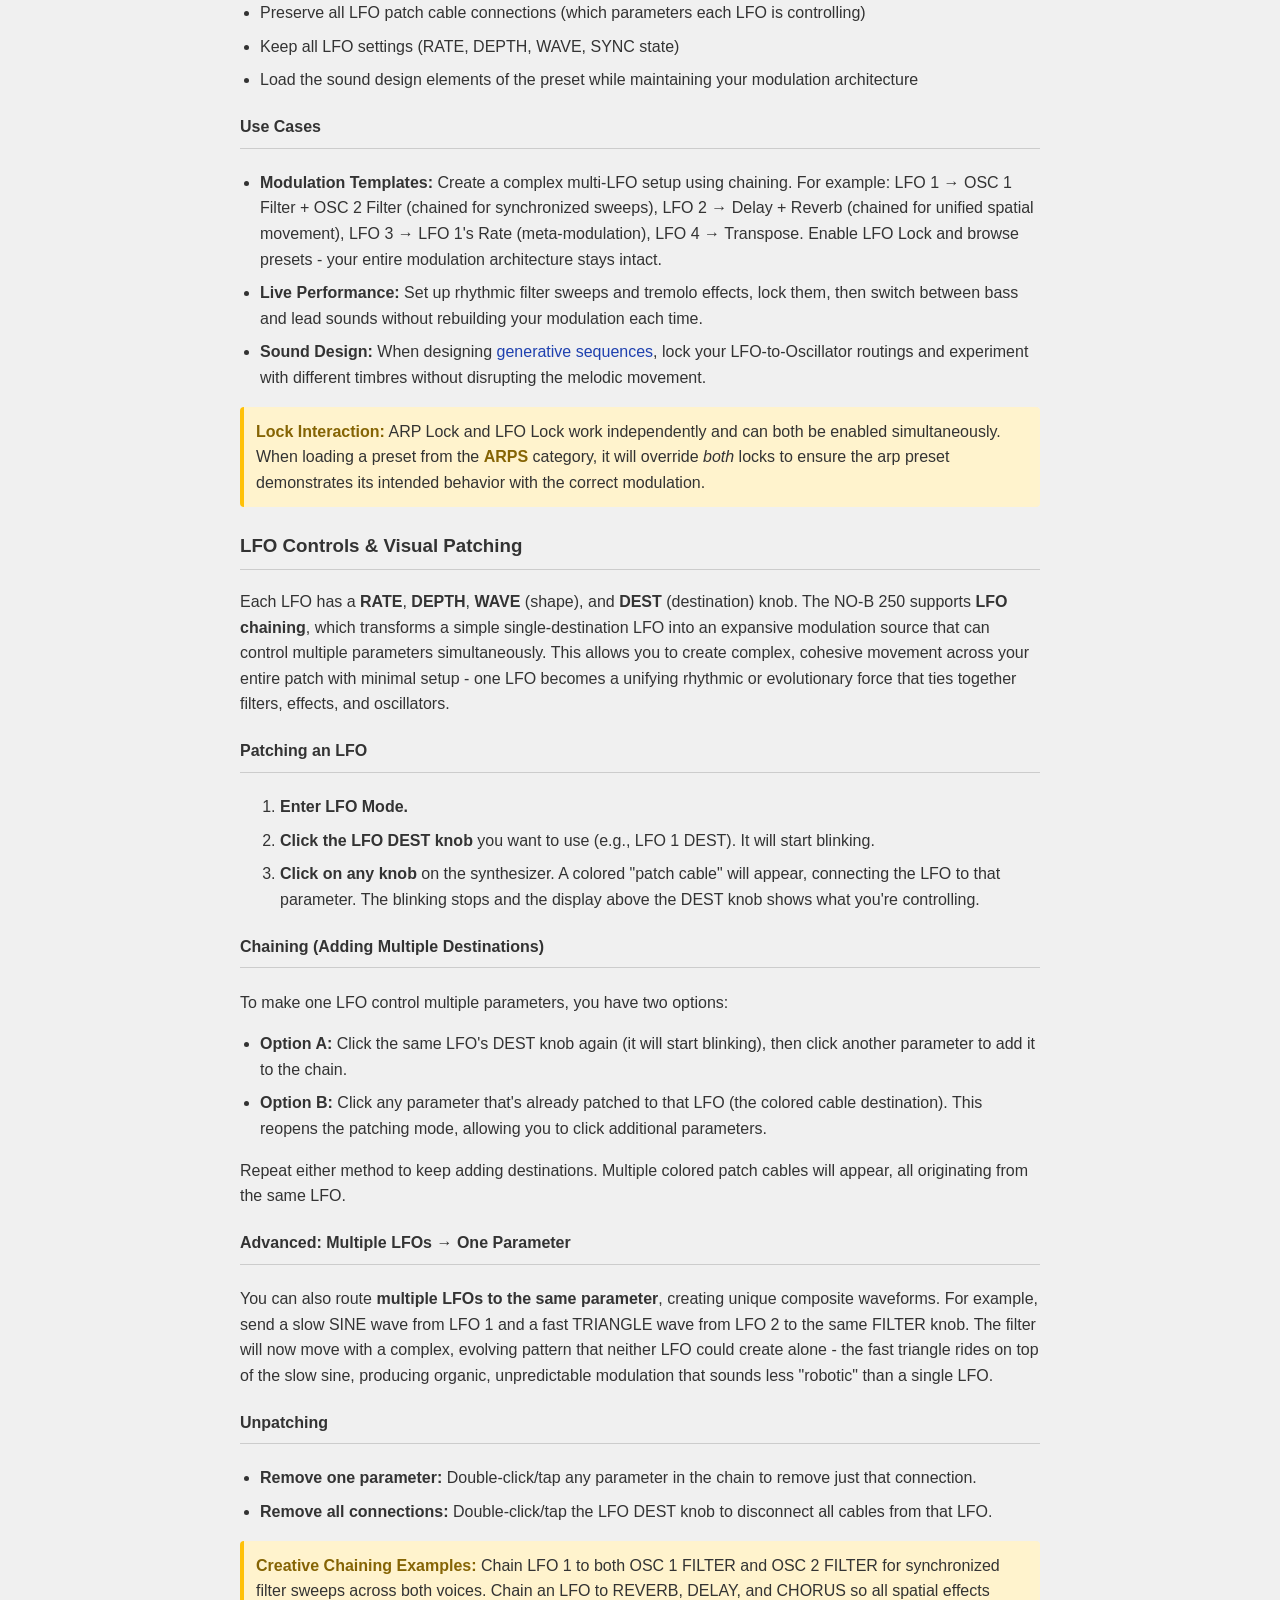
==== commit c6e09653: "Revise docs for sequencer updates" ====
--- a/manual.html
+++ b/manual.html
@@ -1,129 +1,129 @@
-<!DOCTYPE html>
-<html lang="en">
-<head>
-    <meta charset="UTF-8">
-    <title>NO-B 250 User Manual</title>
-    <style>
-        body { 
-            font-family: sans-serif; 
-            line-height: 1.6; 
-            max-width: 800px; 
-            margin: 2rem auto; 
-            padding: 0 1rem;
-            background-color: #f0f0f0;
-            color: #333;
-        }
-        h1, h2, h3, h4 { 
-            border-bottom: 1px solid #ccc; 
-            padding-bottom: 0.5rem;
-        }
-        h2 {
-            margin-top: 2.5rem;
-        }
-        h3 {
-            margin-top: 1.5rem;
-        }
-        code { 
-            background-color: #e0e0e0; 
-            padding: 2px 5px; 
-            border-radius: 3px; 
-        }
-        ul {
-            padding-left: 20px;
-        }
-        li {
-            margin-bottom: 0.5rem;
-        }
-        #index {
-            background-color: #fff;
-            padding: 1rem;
-            border-radius: 5px;
-            box-shadow: 0 2px 4px rgba(0,0,0,0.1);
-        }
-        #index > ul > li {
-            margin-bottom: 0.8rem;
-        }
-        #index ul ul {
-            margin-top: 0.3rem;
-            margin-bottom: 0.3rem;
-        }
-        a {
-            color: #1e40af;
-            text-decoration: none;
-        }
-        a:hover {
-            text-decoration: underline;
-        }
-        .pro-tip {
-            background-color: #fff3cd;
-            border-left: 4px solid #ffc107;
-            padding: 0.75rem;
-            margin: 1rem 0;
-            border-radius: 4px;
-        }
-        .pro-tip strong {
-            color: #856404;
-        }
-        .back-to-index {
-            margin-top: 2rem;
-            text-align: center;
-        }
-    </style>
-</head>
-<body>
-
-    <h1>NO-B 250 User Manual</h1>
-
-    <p>The NO-B 250 is a web-based synthesizer designed for hands-on, immediate music creation. This guide will walk you through everything from making your first sound to understanding its most advanced features.</p>
-
-    <h3>Understanding the Architecture: Duophonic Design</h3>
-    <p>The NO-B 250 is a <strong>duophonic synthesizer</strong>, meaning it can play two notes simultaneously - one voice per oscillator. This makes it different from:</p>
-    <ul>
-        <li><strong>Monophonic synths:</strong> Which can only play one note at a time</li>
-        <li><strong>Polyphonic synths:</strong> Which can play many notes at once (chords, complex harmonies)</li>
-    </ul>
-    <p>What makes the NO-B 250's duophonic architecture unique is how the two voices interact:</p>
-    <ul>
-        <li><strong>Independent:</strong> Each voice has its own filter, resonance, volume, and can run its own independent arpeggiator with unique sequences</li>
-        <li><strong>Shared:</strong> Both voices share the same global effects (Chorus, Distortion, Delay, Reverb) and the same ADSR envelope, giving the instrument a cohesive sonic character</li>
-    </ul>
-    <p>This design allows you to create rich textures with interweaving melodies, polyrhythmic patterns, and harmonized sequences while maintaining the focused, intentional sound design of a performance instrument.</p>
-
-    <h2 id="index">Index</h2>
-    <ul>
-        <li><a href="#getting-started">1. Getting Started: Making Sound</a></li>
+<!DOCTYPE html>
+<html lang="en">
+<head>
+    <meta charset="UTF-8">
+    <title>NO-B 250 User Manual</title>
+    <style>
+        body { 
+            font-family: sans-serif; 
+            line-height: 1.6; 
+            max-width: 800px; 
+            margin: 2rem auto; 
+            padding: 0 1rem;
+            background-color: #f0f0f0;
+            color: #333;
+        }
+        h1, h2, h3, h4 { 
+            border-bottom: 1px solid #ccc; 
+            padding-bottom: 0.5rem;
+        }
+        h2 {
+            margin-top: 2.5rem;
+        }
+        h3 {
+            margin-top: 1.5rem;
+        }
+        code { 
+            background-color: #e0e0e0; 
+            padding: 2px 5px; 
+            border-radius: 3px; 
+        }
+        ul {
+            padding-left: 20px;
+        }
+        li {
+            margin-bottom: 0.5rem;
+        }
+        #index {
+            background-color: #fff;
+            padding: 1rem;
+            border-radius: 5px;
+            box-shadow: 0 2px 4px rgba(0,0,0,0.1);
+        }
+        #index > ul > li {
+            margin-bottom: 0.8rem;
+        }
+        #index ul ul {
+            margin-top: 0.3rem;
+            margin-bottom: 0.3rem;
+        }
+        a {
+            color: #1e40af;
+            text-decoration: none;
+        }
+        a:hover {
+            text-decoration: underline;
+        }
+        .pro-tip {
+            background-color: #fff3cd;
+            border-left: 4px solid #ffc107;
+            padding: 0.75rem;
+            margin: 1rem 0;
+            border-radius: 4px;
+        }
+        .pro-tip strong {
+            color: #856404;
+        }
+        .back-to-index {
+            margin-top: 2rem;
+            text-align: center;
+        }
+    </style>
+</head>
+<body>
+
+    <h1>NO-B 250 User Manual</h1>
+
+    <p>The NO-B 250 is a web-based synthesizer designed for hands-on, immediate music creation. This guide will walk you through everything from making your first sound to understanding its most advanced features.</p>
+
+    <h3>Understanding the Architecture: Duophonic Design</h3>
+    <p>The NO-B 250 is a <strong>duophonic synthesizer</strong>, meaning it can play two notes simultaneously - one voice per oscillator. This makes it different from:</p>
+    <ul>
+        <li><strong>Monophonic synths:</strong> Which can only play one note at a time</li>
+        <li><strong>Polyphonic synths:</strong> Which can play many notes at once (chords, complex harmonies)</li>
+    </ul>
+    <p>What makes the NO-B 250's duophonic architecture unique is how the two voices interact:</p>
+    <ul>
+        <li><strong>Independent:</strong> Each voice has its own filter, resonance, volume, and can run its own independent arpeggiator with unique sequences</li>
+        <li><strong>Shared:</strong> Both voices share the same global effects (Chorus, Distortion, Delay, Reverb) and the same ADSR envelope, giving the instrument a cohesive sonic character</li>
+    </ul>
+    <p>This design allows you to create rich textures with interweaving melodies, polyrhythmic patterns, and harmonized sequences while maintaining the focused, intentional sound design of a performance instrument.</p>
+
+    <h2 id="index">Index</h2>
+    <ul>
+        <li><a href="#getting-started">1. Getting Started: Making Sound</a></li>
         <li><a href="#system-controls">2. System Controls (Presets & Recording)</a>
-            <ul>
-                <li><a href="#presets">Presets & Navigation</a></li>
-                <li><a href="#record-audio">Record Audio</a></li>
-                <li><a href="#record-midi">Record MIDI</a></li>
-            </ul>
-        </li>
-        <li><a href="#scale-and-key">3. Scale and Key Controls</a>
-            <ul>
-                <li><a href="#custom-scales">Defining a Custom Scale</a></li>
-                <li><a href="#live-switching">Live Scale & Key Switching</a></li>
-            </ul>
-        </li>
-        <li><a href="#oscillators">4. The Oscillator Sections (The Big Knobs)</a>
-            <ul>
-                <li><a href="#how-to-play">How to Play the Knobs</a></li>
-                <li><a href="#silent-selection">Silent Note Selection</a></li>
-                <li><a href="#osc-controls">Oscillator Controls</a></li>
-                <li><a href="#waveforms">Oscillator Waveforms</a></li>
-            </ul>
-        </li>
-        <li><a href="#arpeggiator">5. The Arpeggiator (ARP)</a>
-            <ul>
-                <li><a href="#arp-core-controls">Core ARP Controls</a></li>
-                <li><a href="#building-sequences">Building Complex Sequences</a></li>
-                <li><a href="#visual-editor">The Visual Sequence Editor</a></li>
-                <li><a href="#global-arp">Global ARP Controls</a></li>
-                <li><a href="#euclidean-rhythms">Understanding FEEL (Euclidean Rhythms)</a></li>
-                <li><a href="#arp-lock">ARP Lock</a></li>
-            </ul>
-        </li>
-        <li><a href="#global-effects">6. Global Effects (The Small Knobs)</a></li>
+            <ul>
+                <li><a href="#presets">Presets & Navigation</a></li>
+                <li><a href="#record-audio">Record Audio</a></li>
+                <li><a href="#record-midi">Record MIDI</a></li>
+            </ul>
+        </li>
+        <li><a href="#scale-and-key">3. Scale and Key Controls</a>
+            <ul>
+                <li><a href="#custom-scales">Defining a Custom Scale</a></li>
+                <li><a href="#live-switching">Live Scale & Key Switching</a></li>
+            </ul>
+        </li>
+        <li><a href="#oscillators">4. The Oscillator Sections (The Big Knobs)</a>
+            <ul>
+                <li><a href="#how-to-play">How to Play the Knobs</a></li>
+                <li><a href="#silent-selection">Silent Note Selection</a></li>
+                <li><a href="#osc-controls">Oscillator Controls</a></li>
+                <li><a href="#waveforms">Oscillator Waveforms</a></li>
+            </ul>
+        </li>
+        <li><a href="#arpeggiator">5. The Arpeggiator (ARP)</a>
+            <ul>
+                <li><a href="#arp-core-controls">Core ARP Controls</a></li>
+                <li><a href="#building-sequences">Building Complex Sequences</a></li>
+                <li><a href="#visual-editor">The Visual Sequence Editor</a></li>
+                <li><a href="#global-arp">Global ARP Controls</a></li>
+                <li><a href="#euclidean-rhythms">Understanding FEEL (Euclidean Rhythms)</a></li>
+                <li><a href="#arp-lock">ARP Lock</a></li>
+            </ul>
+        </li>
+        <li><a href="#global-effects">6. Global Effects (The Small Knobs)</a></li>
         <li><a href="#lfos">7. The LFOs (Low-Frequency Oscillators)</a>
             <ul>
                 <li><a href="#lfo-lock">LFO Lock</a></li>
@@ -136,45 +136,46 @@
                 <li><a href="#generative-sequences">Creating Generative Sequences</a></li>
             </ul>
         </li>
-        <li><a href="#drums">8. Break / Drums Loops</a></li>
-        <li><a href="#midi-output">9. Connecting to External MIDI</a>
+        <li><a href="#steps-mode">8. Steps Mode (Dual Step Sequencers)</a></li>
+        <li><a href="#drums">9. Break / Drums Loops</a></li>
+        <li><a href="#midi-output">10. Connecting to External MIDI</a>
             <ul>
                 <li><a href="#midi-clock-out">MIDI Clock Out</a></li>
             </ul>
         </li>
-        <li><a href="#secrets">10. Duplicate Note Mode</a></li>
-        <li><a href="#keyboard-shortcuts">11. Keyboard Shortcuts</a></li>
-    </ul>
-
-    <h2 id="getting-started">1. Getting Started: Making Sound</h2>
-    <p>Follow these simple steps to start playing:</p>
-    <ol>
-        <li>Find the small <strong>ON/OFF</strong> switch in the top left and click it to the "ON" position. The interface will light up.</li>
-        <li><strong>Important for Mobile Users:</strong> Make sure your device is NOT in "Silent Mode." Use the physical switch on your phone if necessary. If you change apps while playing the NO-B 250, you can tap anywhere to wake the audio engine back on to resume where you left off (arps will come back).</li>
-        <li>Touch and hold one of the two large circles (the main knobs). You should hear a sound. Move your finger around the circle to change the note if you are on a mobile device, or drag the circle if you are on a computer.</li>
-    </ol>
-
-    <div class="pro-tip">
-        <strong>Note:</strong> The NO-B 250 initializes with the <strong>Hero Preset</strong> called <strong>DREAMY MALLET</strong> (found in the KEYS category) - a carefully designed starting patch that showcases the instrument's capabilities. This preset features musical settings across the Scale, Key, and various Effects while keeping core Volume and Envelope settings dialed in, ensuring you always start with an inspiring and usable sound.
-    </div>
-
-    <p class="back-to-index"><a href="#index">↑ Back to Index</a></p>
-
+        <li><a href="#secrets">11. Duplicate Note Mode</a></li>
+        <li><a href="#keyboard-shortcuts">12. Keyboard Shortcuts</a></li>
+    </ul>
+
+    <h2 id="getting-started">1. Getting Started: Making Sound</h2>
+    <p>Follow these simple steps to start playing:</p>
+    <ol>
+        <li>Find the small <strong>ON/OFF</strong> switch in the top left and click it to the "ON" position. The interface will light up.</li>
+        <li><strong>Important for Mobile Users:</strong> Make sure your device is NOT in "Silent Mode." Use the physical switch on your phone if necessary. If you change apps while playing the NO-B 250, you can tap anywhere to wake the audio engine back on to resume where you left off (arps will come back).</li>
+        <li>Touch and hold one of the two large circles (the main knobs). You should hear a sound. Move your finger around the circle to change the note if you are on a mobile device, or drag the circle if you are on a computer.</li>
+    </ol>
+
+    <div class="pro-tip">
+        <strong>Note:</strong> The NO-B 250 initializes with the <strong>Hero Preset</strong> called <strong>DREAMY MALLET</strong> (found in the KEYS category) - a carefully designed starting patch that showcases the instrument's capabilities. This preset features musical settings across the Scale, Key, and various Effects while keeping core Volume and Envelope settings dialed in, ensuring you always start with an inspiring and usable sound.
+    </div>
+
+    <p class="back-to-index"><a href="#index">↑ Back to Index</a></p>
+
     <h2 id="system-controls">2. System Controls (Presets & Recording)</h2>
-    
-    <h3 id="presets">PRESETS & NAVIGATION</h3>
-    <p>The preset system is now streamlined for instant access. The preset window is perpetually displayed, showing your current patch and providing quick navigation controls.</p>
-    
-    <h4>Preset Categories</h4>
-    <p>The synthesizer includes category buttons for <strong>KEYS</strong>, <strong>BASS</strong>, <strong>PADS</strong>, <strong>LEADS</strong>, <strong>ARPS</strong>, <strong>RANDOM</strong>, and <strong>FX</strong>. Tap a category to see its presets in the drop-down menu.</p>
-    
-    <h4>Quick Navigation</h4>
-    <p>Use the <strong>← →</strong> arrow buttons next to the preset display to quickly browse through presets in the current category. This allows you to audition sounds rapidly without opening dropdown menus.</p>
-    
-    <div class="pro-tip">
-        <strong>Navigation Scope:</strong> The arrow buttons navigate through the musical preset categories only: <strong>KEYS</strong>, <strong>BASS</strong>, <strong>LEADS</strong>, <strong>PADS</strong>, and <strong>ARPS</strong>. The <strong>RANDOM</strong>, <strong>FX</strong>, and <strong>INIT</strong> categories are excluded from quick navigation since they serve specialized purposes. This design makes it easy to browse through performance-ready sounds while preserving quick access to the INIT patch for building sounds from scratch. For a powerful auditioning workflow, see the <a href="#arp-lock">FURNACE Technique</a> in the ARP Lock section.
-    </div>
-    
+    
+    <h3 id="presets">PRESETS & NAVIGATION</h3>
+    <p>The preset system is now streamlined for instant access. The preset window is perpetually displayed, showing your current patch and providing quick navigation controls.</p>
+    
+    <h4>Preset Categories</h4>
+    <p>The synthesizer includes category buttons for <strong>KEYS</strong>, <strong>BASS</strong>, <strong>PADS</strong>, <strong>LEADS</strong>, <strong>ARPS</strong>, <strong>RANDOM</strong>, and <strong>FX</strong>. Tap a category to see its presets in the drop-down menu.</p>
+    
+    <h4>Quick Navigation</h4>
+    <p>Use the <strong>← →</strong> arrow buttons next to the preset display to quickly browse through presets in the current category. This allows you to audition sounds rapidly without opening dropdown menus.</p>
+    
+    <div class="pro-tip">
+        <strong>Navigation Scope:</strong> The arrow buttons navigate through the musical preset categories only: <strong>KEYS</strong>, <strong>BASS</strong>, <strong>LEADS</strong>, <strong>PADS</strong>, and <strong>ARPS</strong>. The <strong>RANDOM</strong>, <strong>FX</strong>, and <strong>INIT</strong> categories are excluded from quick navigation since they serve specialized purposes. This design makes it easy to browse through performance-ready sounds while preserving quick access to the INIT patch for building sounds from scratch. For a powerful auditioning workflow, see the <a href="#arp-lock">FURNACE Technique</a> in the ARP Lock section.
+    </div>
+    
     <h4>Saving & Loading</h4>
     <ul>
         <li><strong>SAVE:</strong> Saves the synthesizer's current state to a <strong>.json</strong> file. Your browser will prompt you to download this file, which will be automatically named with the prefix "N-OB" and the current date for easy organization.</li>
@@ -186,542 +187,471 @@
     </div>
 
     <h4>Special Presets</h4>
-    <ul>
-        <li><strong>INIT Patch:</strong> A clean slate preset with neutral settings (chromatic scale, minimal effects, basic envelope), perfect for building sounds from scratch. This is your blank canvas for sound design.</li>
-        <li><strong>RANDOM ARP:</strong> Generates a musically intelligent random arpeggio following compositional rules to prevent sonic chaos.</li>
-        <li><strong>RANDOM SOUND:</strong> Creates a randomized sound with varied effects and parameters while keeping essential controls musical.</li>
-    </ul>
-
-    <h3 id="record-audio">RECORD AUDIO</h3>
-    <p>The <strong>RECORD AUDIO</strong> button allows you to record your performance directly to a high-quality <strong><code>.wav</code></strong> audio file.</p>
-    <ol>
-        <li>Press the <strong>RECORD AUDIO</strong> button to begin. The button's text will turn red and change to a <strong>STOP</strong> button with a running timer.</li>
-        <li>Perform your piece on the synthesizer.</li>
-        <li>When you are finished, press the red <strong>STOP</strong> button. Your browser will automatically prompt you to save the recording.</li>
-    </ol>
-
-    <h3 id="record-midi">RECORD MIDI</h3>
-    <p>The <strong>RECORD MIDI</strong> button records the musical <em>notes</em> you play, not the sound itself. This is perfect for exporting your performance to other music software like Ableton or Logic Pro for further editing, arranging, and to hear the midi with different sounds.</p>
-
-    <h4>Intelligent Track Exporting</h4>
-    <p>The MIDI file is structured to match your performance:</p>
-    <ul>
-        <li>If you only record notes on <strong>one oscillator</strong>, your DAW will import it as a <strong>single MIDI track</strong>.</li>
-        <li>If you record notes on <strong>both oscillators</strong>, it will import as <strong>two separate tracks</strong>, separating the parts for the left and right knobs.</li>
-    </ul>
-
-    <h4>Dynamic Tempo Exporting</h4>
-    <p>The synthesizer will automatically detect your arpeggiator's speed and embed it into the MIDI file as a BPM. This is how it works:</p>
-    <ul>
-        <li><strong>When an Arpeggiator is Active:</strong> If you are recording a single arpeggiator (or two arpeggiators with <strong>RATE SYNC</strong> enabled), the exported MIDI file's tempo will be calculated to match the arpeggiator's speed. This allows the performance to snap perfectly to the grid in your DAW. The available tempo range is from <strong>20 BPM to 300 BPM</strong>.</li>
-        <li><strong>When No Arpeggiator is Active:</strong> If you are playing freely without an arpeggiator, or with two unsynced arpeggiators, the MIDI file will default to a standard <strong>120 BPM</strong>.</li>
-    </ul>
-
-    <div class="pro-tip">
-        <strong>Pro-Tip for Clean Recordings:</strong> The MIDI file is generated with a single tempo based on the arpeggiator's rate <em>at the moment you stop recording</em>. For the cleanest, most grid-aligned results, it is best to <strong>set your desired tempo with the RATE knob <em>before</em> you start recording</strong> and avoid changing it during the take.
-    </div>
-
-    <p class="back-to-index"><a href="#index">↑ Back to Index</a></p>
-
-    <h2 id="scale-and-key">3. Scale and Key Controls</h2>
-    <p>These two dropdown menus are the musical brain of the synth, ensuring everything sounds harmonious.</p>
-    <ul>
-        <li><strong>Key Selector:</strong> The first dropdown sets the root note, or "key," of your song (e.g., C, F#, A).</li>
-        <li><strong>Scale Selector:</strong> The second dropdown selects the musical scale that will be built on that root note. You can choose from common scales like Major and Minor, modes like Dorian and Phrygian, or even pentatonic scales.</li>
-    </ul>
-
-    <h3 id="custom-scales">Defining a Custom Scale</h3>
-    <p>The true power of the scale system is unlocked when you select <strong>CUSTOM</strong> from the scale dropdown. A small piano keyboard will appear, allowing you to design your very own scale from scratch by clicking on the keys you want to include.</p>
-    <p>Instead of selecting a full 7-note scale, try selecting only three notes that form a chord, like C, E, and G (a C Major triad). Now, the main knobs and any arpeggio you create will be constrained to only those three notes, playing them across different octaves. This is a powerful way to create rhythmic, chordal patterns that always sound perfectly in harmony.</p>
-
-    <div class="pro-tip">
-        <strong>Note:</strong> Your custom scale is preserved even when you switch to a different scale preset. When you return to CUSTOM, your previously designed scale will still be there, allowing you to quickly toggle between different harmonic palettes.
-    </div>
-
-    <h3 id="live-switching">Live Scale & Key Switching</h3>
-    <p>You can change the Key and Scale while an arpeggio is playing. The synthesizer will intelligently nudge each note in your sequence to the closest possible note in the new scale, allowing you to create dynamic and musical chord progressions on the fly.</p>
-
-    <p class="back-to-index"><a href="#index">↑ Back to Index</a></p>
-
-    <h2 id="oscillators">4. The Oscillator Sections (The Big Knobs)</h2>
-    <p>These are the heart of the synth. Each of the two main knobs controls a sound source, often called an oscillator. These knobs control the pitch of the note. The notes are "quantized" to the selected <a href="#scale-and-key">Key and Scale</a>, so you can't play a "wrong" note. Spinning the knob moves through the notes of the scale, and turning it a full 360 degrees moves you up an octave.</p>
-
-    <h3 id="how-to-play">How to Play the Knobs</h3>
-    <ul>
-        <li>
-            <strong>On a Computer:</strong> Click and hold a knob, then drag your mouse to spin it and change the note. You can also use the <strong><code>SPACE</code></strong> bar for the left knob and the <strong><code>B</code></strong> key for the right knob. While the note is sounding, you can change the pitch using:
-            <ul>
-                <li><strong>Left Knob Spin Keys:</strong> <code>←</code>/<code>→</code> for fast spinning and <code>↑</code>/<code>↓</code> for slow spinning</li>
-                <li><strong>Right Knob Spin Keys:</strong> <code>,</code>/<code>.</code> for fast spinning and <code>;</code>/<code>'</code> for slow spinning</li>
-                <li><strong>Arrow Buttons:</strong> Click the small <strong><code>&lt;</code></strong> and <strong><code>&gt;</code></strong> buttons below each knob</li>
-            </ul>
-        </li>
-        <li>
-            <strong>On a Mobile Device:</strong> Touch and hold a knob, then move your finger to spin it and hear the notes change. While the note is sounding, you can also use the small <strong><code>&lt;</code></strong> and <strong><code>&gt;</code></strong> buttons below each knob to spin the knob, changing its pitch (<strong><code>&gt;</code></strong> spins the knob clockwise for higher pitches and <strong><code>&lt;</code></strong> spins it counter-clockwise for lower pitches).
-        </li>
-    </ul>
-
-    <h3 id="silent-selection">Silent Note Selection (Spinning Without Playing)</h3>
-    <p>Sometimes you want to change the note of a knob <em>before</em> you play it. This allows you to cue up your next note silently. This is the <em>essential</em> technique for <a href="#building-sequences">building complex arpeggios</a> with wide intervallic leaps.</p>
-    <ul>
-        <li><strong>On a Computer:</strong> You have multiple options for silent spinning:
-            <ul>
-                <li>Use the keyboard's arrow keys (<code>←</code> <code>→</code> for fast spinning, <code>↑</code> <code>↓</code> for slow spinning on Knob 1)</li>
-                <li>Use the dedicated spin keys (<code>,</code> <code>.</code> for fast, <code>;</code> <code>'</code> for slow on Knob 2)</li>
-                <li>Click the small <strong><code>&lt;</code></strong> and <strong><code>&gt;</code></strong> arrow buttons located directly beneath each main knob</li>
-            </ul>
-        </li>
-        <li><strong>On a Mobile Device:</strong> Tap the small <strong><code>&lt;</code></strong> and <strong><code>&gt;</code></strong> buttons located directly beneath each main knob to spin it silently.</li>
-    </ul>
-    <p>As you spin the knob silently, watch the note display (e.g., 'G3') underneath. It will update in real-time, showing you exactly which note is ready to be played next.</p>
-
-    <h4>Why This is Important</h4>
-    <p>Besides pre-selecting a starting note, this technique is essential for building creative arpeggios. When creating a sequence with the <strong>HOLD</strong> and <strong>SWEEP MODE</strong> functions active (see <a href="#arp-core-controls">Core ARP Controls</a>), this is the primary way to add notes that are not directly next to each other in the scale, allowing for wide melodic leaps in your patterns.</p>
-
-    <h3 id="osc-controls">Oscillator Controls</h3>
-    <ul>
-        <li><strong>FILTER:</strong> This is like a tone knob. At its lowest setting, it cuts out high frequencies, making the sound darker and more muffled. At its highest setting, it allows all frequencies through, making the sound brighter.</li>
-        <li><strong>RES (Resonance):</strong> This knob boosts the frequencies right at the <strong>FILTER</strong>'s cutoff point, creating a "whistling" or "peaking" sound.</li>
-        <li><strong>VOLUME:</strong> Controls the individual volume level for that oscillator.</li>
-    </ul>
-
-    <h3 id="waveforms">Oscillator Waveforms</h3>
-    <p>Each oscillator can produce four different waveforms, giving you a wide palette of timbres to work with. The waveform buttons are located above each oscillator knob:</p>
-    <ul>
-        <li><strong>SAW:</strong> The brightest waveform with the fullest harmonic content. Sounds bold and brassy - the foundation of classic analog synth sounds. Perfect for cutting leads, fat bass, and lush pads.</li>
-        <li><strong>SQUARE:</strong> Rich in odd harmonics, creating a hollow, clarinet-like timbre. Excellent for punchy bass, aggressive leads, and classic chip-tune sounds.</li>
-        <li><strong>SINE:</strong> A pure, smooth tone with no harmonics - perfect for sub-bass, mellow pads, or flute-like sounds. The gentlest waveform.</li>
-        <li><strong>TRIANGLE:</strong> Slightly brighter than sine with gentle odd harmonics - creates a hollow, woody character. Great for retro basslines and softer lead sounds.</li>
-    </ul>
-
-    <div class="pro-tip">
-        <strong>Layering Tip:</strong> Try using different waveforms on each oscillator for rich, complex timbres. For example, use a SAW wave on Oscillator 1 for brightness and a SINE wave on Oscillator 2 played an octave lower for warmth. You can also turn up OSC3 MIX to add sub-bass weight to both oscillators simultaneously, creating massive, full-bodied sounds.
-    </div>
-
-    <p class="back-to-index"><a href="#index">↑ Back to Index</a></p>
-
-    <h2 id="arpeggiator">5. The Arpeggiator (ARP)</h2>
-    <p>The NO-B 250's arpeggiator system is far more than a simple auto-chord player - it's a powerful hybrid of step sequencer and performance arpeggiator. Each of the two <a href="#oscillators">oscillators</a> has its own independent arpeggiator, allowing you to create complex polyrhythmic patterns, layer interlocking melodies, or craft intricate sequences with precise control over every note. You can build custom melodic sequences with wide intervallic leaps, apply Euclidean rhythmic patterns, modulate sequences in real-time with LFOs, and visually edit your patterns with an interactive note grid. This dual-arpeggiator architecture transforms the synthesizer into a complete composition tool.</p>
-    
-    <h3 id="arp-core-controls">Core ARP Controls</h3>
-    <ul>
-        <li><strong>ARP Switch:</strong> The main power switch for the arpeggiator.</li>
-        <li><strong>MODE:</strong> Toggles between the default <strong>SWEEP</strong> (add multiple, different notes to the sequence) and <strong>NOTE REPEAT</strong> (repeats only the single note the knob is currently set to. With <strong>HOLD</strong> activated, the played note will change just by spinning the knob with no note play input needed, which is powerful when modulated with an <a href="#lfo-to-osc">LFO</a>).</li>
+    <ul>
+        <li><strong>INIT Patch:</strong> A clean slate preset with neutral settings (chromatic scale, minimal effects, basic envelope), perfect for building sounds from scratch. This is your blank canvas for sound design.</li>
+        <li><strong>RANDOM ARP:</strong> Generates a musically intelligent random arpeggio following compositional rules to prevent sonic chaos.</li>
+        <li><strong>RANDOM SOUND:</strong> Creates a randomized sound with varied effects and parameters while keeping essential controls musical.</li>
+    </ul>
+
+    <h3 id="record-audio">RECORD AUDIO</h3>
+    <p>The <strong>RECORD AUDIO</strong> button allows you to record your performance directly to a high-quality <strong><code>.wav</code></strong> audio file.</p>
+    <ol>
+        <li>Press the <strong>RECORD AUDIO</strong> button to begin. The button's text will turn red and change to a <strong>STOP</strong> button with a running timer.</li>
+        <li>Perform your piece on the synthesizer.</li>
+        <li>When you are finished, press the red <strong>STOP</strong> button. Your browser will automatically prompt you to save the recording.</li>
+    </ol>
+
+    <h3 id="record-midi">RECORD MIDI</h3>
+    <p>The <strong>RECORD MIDI</strong> button records the musical <em>notes</em> you play, not the sound itself. This is perfect for exporting your performance to other music software like Ableton or Logic Pro for further editing, arranging, and to hear the midi with different sounds.</p>
+
+    <h4>Intelligent Track Exporting</h4>
+    <p>The MIDI file is structured to match your performance:</p>
+    <ul>
+        <li>If you only record notes on <strong>one oscillator</strong>, your DAW will import it as a <strong>single MIDI track</strong>.</li>
+        <li>If you record notes on <strong>both oscillators</strong>, it will import as <strong>two separate tracks</strong>, separating the parts for the left and right knobs.</li>
+    </ul>
+
+    <h4>Dynamic Tempo Exporting</h4>
+    <p>The synthesizer will automatically detect your arpeggiator's speed and embed it into the MIDI file as a BPM. This is how it works:</p>
+    <ul>
+        <li><strong>When an Arpeggiator is Active:</strong> If you are recording a single arpeggiator (or two arpeggiators with <strong>RATE SYNC</strong> enabled), the exported MIDI file's tempo will be calculated to match the arpeggiator's speed. This allows the performance to snap perfectly to the grid in your DAW. The available tempo range is from <strong>20 BPM to 300 BPM</strong>.</li>
+        <li><strong>When No Arpeggiator is Active:</strong> If you are playing freely without an arpeggiator, or with two unsynced arpeggiators, the MIDI file will default to a standard <strong>120 BPM</strong>.</li>
+    </ul>
+
+    <div class="pro-tip">
+        <strong>Pro-Tip for Clean Recordings:</strong> The MIDI file is generated with a single tempo based on the arpeggiator's rate <em>at the moment you stop recording</em>. For the cleanest, most grid-aligned results, it is best to <strong>set your desired tempo with the RATE knob <em>before</em> you start recording</strong> and avoid changing it during the take.
+    </div>
+
+    <p class="back-to-index"><a href="#index">↑ Back to Index</a></p>
+
+    <h2 id="scale-and-key">3. Scale and Key Controls</h2>
+    <p>These two dropdown menus are the musical brain of the synth, ensuring everything sounds harmonious.</p>
+    <ul>
+        <li><strong>Key Selector:</strong> The first dropdown sets the root note, or "key," of your song (e.g., C, F#, A).</li>
+        <li><strong>Scale Selector:</strong> The second dropdown selects the musical scale that will be built on that root note. You can choose from common scales like Major and Minor, modes like Dorian and Phrygian, or even pentatonic scales.</li>
+    </ul>
+
+    <h3 id="custom-scales">Defining a Custom Scale</h3>
+    <p>The true power of the scale system is unlocked when you select <strong>CUSTOM</strong> from the scale dropdown. A small piano keyboard will appear, allowing you to design your very own scale from scratch by clicking on the keys you want to include.</p>
+    <p>Instead of selecting a full 7-note scale, try selecting only three notes that form a chord, like C, E, and G (a C Major triad). Now, the main knobs and any arpeggio you create will be constrained to only those three notes, playing them across different octaves. This is a powerful way to create rhythmic, chordal patterns that always sound perfectly in harmony.</p>
+
+    <div class="pro-tip">
+        <strong>Note:</strong> Your custom scale is preserved even when you switch to a different scale preset. When you return to CUSTOM, your previously designed scale will still be there, allowing you to quickly toggle between different harmonic palettes.
+    </div>
+
+    <h3 id="live-switching">Live Scale & Key Switching</h3>
+    <p>You can change the Key and Scale while an arpeggio is playing. The synthesizer will intelligently nudge each note in your sequence to the closest possible note in the new scale, allowing you to create dynamic and musical chord progressions on the fly.</p>
+
+    <p class="back-to-index"><a href="#index">↑ Back to Index</a></p>
+
+    <h2 id="oscillators">4. The Oscillator Sections (The Big Knobs)</h2>
+    <p>These are the heart of the synth. Each of the two main knobs controls a sound source, often called an oscillator. These knobs control the pitch of the note. The notes are "quantized" to the selected <a href="#scale-and-key">Key and Scale</a>, so you can't play a "wrong" note. Spinning the knob moves through the notes of the scale, and turning it a full 360 degrees moves you up an octave.</p>
+
+    <h3 id="how-to-play">How to Play the Knobs</h3>
+    <ul>
+        <li>
+            <strong>On a Computer:</strong> Click and hold a knob, then drag your mouse to spin it and change the note. You can also use the <strong><code>SPACE</code></strong> bar for the left knob and the <strong><code>B</code></strong> key for the right knob. While the note is sounding, you can change the pitch using:
+            <ul>
+                <li><strong>Left Knob Spin Keys:</strong> <code>←</code>/<code>→</code> for fast spinning and <code>↑</code>/<code>↓</code> for slow spinning</li>
+                <li><strong>Right Knob Spin Keys:</strong> <code>,</code>/<code>.</code> for fast spinning and <code>;</code>/<code>'</code> for slow spinning</li>
+                <li><strong>Arrow Buttons:</strong> Click the small <strong><code>&lt;</code></strong> and <strong><code>&gt;</code></strong> buttons below each knob</li>
+            </ul>
+        </li>
+        <li>
+            <strong>On a Mobile Device:</strong> Touch and hold a knob, then move your finger to spin it and hear the notes change. While the note is sounding, you can also use the small <strong><code>&lt;</code></strong> and <strong><code>&gt;</code></strong> buttons below each knob to spin the knob, changing its pitch (<strong><code>&gt;</code></strong> spins the knob clockwise for higher pitches and <strong><code>&lt;</code></strong> spins it counter-clockwise for lower pitches).
+        </li>
+    </ul>
+
+    <h3 id="silent-selection">Silent Note Selection (Spinning Without Playing)</h3>
+    <p>Sometimes you want to change the note of a knob <em>before</em> you play it. This allows you to cue up your next note silently. This is the <em>essential</em> technique for <a href="#building-sequences">building complex arpeggios</a> with wide intervallic leaps.</p>
+    <ul>
+        <li><strong>On a Computer:</strong> You have multiple options for silent spinning:
+            <ul>
+                <li>Use the keyboard's arrow keys (<code>←</code> <code>→</code> for fast spinning, <code>↑</code> <code>↓</code> for slow spinning on Knob 1)</li>
+                <li>Use the dedicated spin keys (<code>,</code> <code>.</code> for fast, <code>;</code> <code>'</code> for slow on Knob 2)</li>
+                <li>Click the small <strong><code>&lt;</code></strong> and <strong><code>&gt;</code></strong> arrow buttons located directly beneath each main knob</li>
+            </ul>
+        </li>
+        <li><strong>On a Mobile Device:</strong> Tap the small <strong><code>&lt;</code></strong> and <strong><code>&gt;</code></strong> buttons located directly beneath each main knob to spin it silently.</li>
+    </ul>
+    <p>As you spin the knob silently, watch the note display (e.g., 'G3') underneath. It will update in real-time, showing you exactly which note is ready to be played next.</p>
+
+    <h4>Why This is Important</h4>
+    <p>Besides pre-selecting a starting note, this technique is essential for building creative arpeggios. When creating a sequence with the <strong>HOLD</strong> and <strong>SWEEP MODE</strong> functions active (see <a href="#arp-core-controls">Core ARP Controls</a>), this is the primary way to add notes that are not directly next to each other in the scale, allowing for wide melodic leaps in your patterns.</p>
+
+    <h3 id="osc-controls">Oscillator Controls</h3>
+    <ul>
+        <li><strong>FILTER:</strong> This is like a tone knob. At its lowest setting, it cuts out high frequencies, making the sound darker and more muffled. At its highest setting, it allows all frequencies through, making the sound brighter.</li>
+        <li><strong>RES (Resonance):</strong> This knob boosts the frequencies right at the <strong>FILTER</strong>'s cutoff point, creating a "whistling" or "peaking" sound.</li>
+        <li><strong>VOLUME:</strong> Controls the individual volume level for that oscillator.</li>
+    </ul>
+
+    <h3 id="waveforms">Oscillator Waveforms</h3>
+    <p>Each oscillator can produce four different waveforms, giving you a wide palette of timbres to work with. The waveform buttons are located above each oscillator knob:</p>
+    <ul>
+        <li><strong>SAW:</strong> The brightest waveform with the fullest harmonic content. Sounds bold and brassy - the foundation of classic analog synth sounds. Perfect for cutting leads, fat bass, and lush pads.</li>
+        <li><strong>SQUARE:</strong> Rich in odd harmonics, creating a hollow, clarinet-like timbre. Excellent for punchy bass, aggressive leads, and classic chip-tune sounds.</li>
+        <li><strong>SINE:</strong> A pure, smooth tone with no harmonics - perfect for sub-bass, mellow pads, or flute-like sounds. The gentlest waveform.</li>
+        <li><strong>TRIANGLE:</strong> Slightly brighter than sine with gentle odd harmonics - creates a hollow, woody character. Great for retro basslines and softer lead sounds.</li>
+    </ul>
+
+    <div class="pro-tip">
+        <strong>Layering Tip:</strong> Try using different waveforms on each oscillator for rich, complex timbres. For example, use a SAW wave on Oscillator 1 for brightness and a SINE wave on Oscillator 2 played an octave lower for warmth. You can also turn up OSC3 MIX to add sub-bass weight to both oscillators simultaneously, creating massive, full-bodied sounds.
+    </div>
+
+    <p class="back-to-index"><a href="#index">↑ Back to Index</a></p>
+
+    <h2 id="arpeggiator">5. The Arpeggiator (ARP)</h2>
+    <p>The NO-B 250's arpeggiator system is far more than a simple auto-chord player - it's a powerful hybrid of step sequencer and performance arpeggiator. Each of the two <a href="#oscillators">oscillators</a> has its own independent arpeggiator, allowing you to create complex polyrhythmic patterns, layer interlocking melodies, or craft intricate sequences with precise control over every note. You can build custom melodic sequences with wide intervallic leaps, apply Euclidean rhythmic patterns, modulate sequences in real-time with LFOs, and visually edit your patterns with an interactive note grid. This dual-arpeggiator architecture transforms the synthesizer into a complete composition tool.</p>
+    
+    <h3 id="arp-core-controls">Core ARP Controls</h3>
+    <ul>
+        <li><strong>ARP Switch:</strong> The main power switch for the arpeggiator.</li>
+        <li><strong>MODE:</strong> Toggles between the default <strong>SWEEP</strong> (add multiple, different notes to the sequence) and <strong>NOTE REPEAT</strong> (repeats only the single note the knob is currently set to. With <strong>HOLD</strong> activated, the played note will change just by spinning the knob with no note play input needed, which is powerful when modulated with an <a href="#lfo-to-osc">LFO</a>).</li>
         <li><strong>HOLD:</strong> "Latches" the arpeggio, allowing it to play continuously even after you release a note. HOLD now turns on automatically whenever you enable an arpeggiator so sequences keep running as soon as you start them; toggle it off if you prefer momentary, key-held arps.</li>
-        <li><strong>RATE:</strong> Controls the speed of the arpeggio.</li>
-        <li><strong>↑↓ (Transpose):</strong> Shifts the entire sequence up or down within the selected scale. It has a range of -12 to +12 scale steps.</li>
-        <li><strong>OCTS:</strong> Adds up to three additional octaves to the pattern.</li>
-        <li><strong>FEEL:</strong> Applies different "Euclidean" rhythmic patterns to the sequence instead of a steady stream of notes. There are 9 patterns, from simple to complex. See <a href="#euclidean-rhythms">Understanding FEEL</a> for details.</li>
-    </ul>
-
-    <div class="pro-tip">
-        <strong>Performance Tip:</strong> You can change the TRANSPOSE value in real-time while an arpeggio is playing. The sequence will immediately shift up or down within the scale, allowing you to perform melodic variations and build tension on the fly without stopping the pattern.
-    </div>
-
-    <h3 id="building-sequences">Building Complex Sequences with HOLD Mode</h3>
-    <p>The real power of the arpeggiator emerges when you combine <strong>HOLD</strong> mode with <a href="#silent-selection">silent note selection</a> in <strong>SWEEP</strong> mode. This workflow allows you to construct intricate melodic patterns with precise control over every note.</p>
-
-    <h4>The Two-Step Workflow</h4>
-    <ol>
-        <li><strong>Quick Tap to Add:</strong> Briefly press and release the <strong>SPACE</strong> or <strong>B</strong> key (or tap and release a knob on mobile). This adds the current note to the sequence without sustaining it.</li>
-        <li><strong>Scroll Silently:</strong> Use the arrow keys, dedicated spin keys, or <strong>&lt; &gt;</strong> buttons (available on both desktop and mobile) to move to your next desired note without making a sound.</li>
-        <li><strong>Repeat:</strong> Tap again to add that note, then scroll to the next position.</li>
-    </ol>
-
-    <h4>Practical Example: Building a Melodic Sequence</h4>
-    <p>Let's say you're in the key of <strong>C Major</strong> and want to create the sequence: <strong>C4 - G4 - E5 - C5</strong></p>
-
-    <p><strong>On Desktop:</strong></p>
-    <ol>
-        <li>Enable the <strong>ARP</strong> switch and turn on <strong>HOLD</strong> (SWEEP mode is on by default).</li>
-        <li>Spin the left knob to <strong>C4</strong> (watch the note display)</li>
-        <li>Quick-tap <strong>SPACE</strong> to add C4 to the sequence</li>
-        <li>Press <code>→</code> several times until the display shows <strong>G4</strong></li>
-        <li>Quick-tap <strong>SPACE</strong> to add G4</li>
-        <li>Press <code>→</code> until you reach <strong>E5</strong> (this requires spinning past C5 and into the next octave)</li>
-        <li>Quick-tap <strong>SPACE</strong> to add E5</li>
-        <li>Press <code>←</code> to go back down to <strong>C5</strong></li>
-        <li>Quick-tap <strong>SPACE</strong> to add C5</li>
-    </ol>
-
-    <p>The arpeggiator is now playing your custom four-note pattern. You can continue adding notes, delete unwanted ones by double-clicking the colored blocks, or mute notes by single-clicking them (see <a href="#visual-editor">The Visual Sequence Editor</a>).</p>
-
-    <p><strong>On Mobile:</strong></p>
-    <p>The process is identical, but you'll tap the large knob briefly instead of pressing <strong>SPACE</strong> or <strong>B</strong>, and use the <strong>&lt; &gt;</strong> buttons to scroll silently between notes. (Note: The <strong>&lt; &gt;</strong> buttons are also available on desktop, providing an alternative to keyboard shortcuts.)</p>
-
-    <h3 id="visual-editor">The Visual Sequence Editor</h3>
-    <p>When an arpeggio is active, a row of colored blocks appears and will remain when the <strong>HOLD</strong> switch is active, providing a clear visual representation of your sequence. This display is interactive and allows for powerful real-time editing.</p>
-    <p>Each note in the sequence is represented by a colored block. The color corresponds to the note's pitch, different notes have different colors, making it easy to visually identify your melody at a glance. When the arpeggio is actively playing, one block will be brighter than the others, showing you exactly which note is currently sounding. For mobile users, pinch-zooming can aid with accurate touch muting/deletion of the small note blocks.</p>
-    <ul>
-        <li><strong>To Mute/Unmute a Note:</strong> Single-click (or single-tap) a note block. It will turn grey, and the arpeggiator will treat it as a rest, preserving the overall rhythm of the sequence. Click it again to reactivate it.</li>
-        <li><strong>To Delete a Note:</strong> Double-click (or double-tap) a note block to permanently remove it from the sequence.</li>
-    </ul>
-
-    <h3 id="global-arp">Global ARP Controls</h3>
-    <p>This section affects both arpeggiators when they are active.</p>
-    <ul>
-        <li><strong>RATE SYNC:</strong> When ON, the RATE knobs of both arpeggiators are linked together, keeping them perfectly synchronized. RATE SYNC automatically enables when you turn on the second arpeggiator - if Arp 1 is running at 166 BPM and you enable Arp 2, it will immediately match that tempo and RATE SYNC will turn on. From that point forward, adjusting either ARP's RATE knob will move both in lockstep. You can disable RATE SYNC if you want to create polyrhythmic patterns with independent tempos.</li>
-        <li><strong>ORDER:</strong> Changes the playback order of notes (Up, Down, Up/Down, Random, or AS PLAYED).
-            <ul>
-                <li><strong>AS PLAYED - The Sequencer Mode:</strong> This is where the arpeggiator becomes a true step sequencer. Instead of reorganizing your notes by pitch, AS PLAYED respects the exact order in which you added them. This unlocks the ability to create dramatic melodic leaps and intentional note patterns. For example, using <a href="#silent-selection">silent scrolling</a>, you could build a sequence like <strong>C6 → C2 → G5 → C2 → E3</strong> - wide intervallic jumps that would be impossible with the other playback modes. The arpeggiator becomes less of an automatic chord player and more of a compositional tool, allowing you to craft precise, dynamic melodies with complete control over the note order.</li>
-            </ul>
-        </li>
-    </ul> 
-
-    <h3 id="tempo-system">Advanced: The Tempo System (BPM vs MS Mode)</h3>
-    <p>The NO-B 250 features a sophisticated dual-mode tempo system that fundamentally changes how the arpeggiators behave. Understanding these modes unlocks new possibilities for both tight, musical synchronization and experimental, fluid timing.</p>
-
-    <h4>The Two Tempo Modes</h4>
-    <p>The synthesizer operates in one of two modes at any given time:</p>
-    <ul>
-        <li><strong>BPM Mode (Beats Per Minute):</strong> The default. Arpeggiators are locked to a musical grid, measured in traditional tempo units (5-300 BPM). Perfect for creating rhythmically tight, synchronized patterns.</li>
-        <li><strong>MS Mode (Milliseconds):</strong> A more experimental mode where tempo is measured in raw time intervals (10-2000ms). Ideal for polyrhythmic exploration, granular-speed textures, and subtle tempo drift effects.</li>
-    </ul>
-
-    <h4>Switching Between Modes</h4>
-    <p>To toggle between BPM and MS mode, <strong>double-click (or double-tap on mobile) either RATE knob</strong> while an arpeggiator is active. The tempo display will immediately switch formats:</p>
-    <ul>
-        <li><strong>BPM Mode Display:</strong> Shows as <code>120 BPM</code></li>
-        <li><strong>MS Mode Display:</strong> Shows as <code>125 MS</code></li>
-    </ul>
-
-    <div class="pro-tip">
-        <strong>Performance Tip:</strong> The mode switch is global - changing the mode for one arpeggiator changes it for both. However, each arp maintains its own tempo value, so switching modes won't cause a sudden speed change.
-    </div>
-
-    <h4>How BPM Mode Works: The Master Clock</h4>
-    <p>Both tempo modes use the same internal <strong>master clock</strong> - a high-precision timing system that polls every 2 milliseconds. The difference is how that clock is used.</p>
-
-    <p>In BPM mode, the clock provides several key benefits:</p>
-    <ul>
-        <li><strong>Perfect Quantization:</strong> The arpeggiator checks each tick against a <strong>global quantization grid</strong>, ensuring notes snap to the musical timing. When you start an arpeggio or enable <strong>RATE SYNC</strong>, notes are automatically quantized to the next 16th note, preventing arpeggios from starting "off the beat."</li>
-        <li><strong>Drift Resistance:</strong> If your browser tab loses focus or CPU resources, the master clock self-corrects by skipping ahead rather than accumulating timing errors. Your sequence stays locked to the grid.</li>
-        <li><strong>Musical Tempo Changes:</strong> When you adjust the RATE knob in BPM mode, the synthesizer preserves the arpeggio's rhythmic <em>phase</em> - where it is in the current beat cycle. This allows you to speed up or slow down without losing the groove.</li>
-    </ul>
-
-    <div class="pro-tip">
-        <strong>Timing Your Second Arp:</strong> Quantization snaps notes to the <em>next available</em> 16th-note slot on the grid (1-e-&-a-2-e-&-a...), not necessarily to the downbeat. If Arp 1 is playing on the "1" and you trigger Arp 2 slightly late, it will snap to the "e" slot and stay offset. For perfect downbeat alignment between two arps, trigger the second arp <em>slightly early</em> - the quantization will catch it and snap it to the next "1". This gives you tight, phase-locked patterns. If you want intentional rhythmic offset, trigger on the upbeats.
-    </div>
-
-    <h4>How MS Mode Works: Independent Timing</h4>
-    <p>MS mode uses the same 2ms master clock polling, but with completely different logic. Instead of checking against a global grid, each arpeggiator asks: "Has enough time passed since <em>my</em> last note?" This creates independent timing for each sequence.</p>
-
-    <p>This mode is ideal for:</p>
-    <ul>
-        <li><strong>Polyrhythmic Exploration:</strong> Set Arp 1 to 333ms and Arp 2 to 500ms to create interlocking, non-grid-based patterns that phase in and out of sync.</li>
-        <li><strong>Generative Drift:</strong> Because each arpeggiator tracks its own timing independently, slight imperfections in browser timing will cause the arpeggios to naturally drift apart over long durations, creating organic, evolving textures.</li>
-        <li><strong>Precise Millisecond Control:</strong> For sound design work, you may want an arpeggio to repeat at exactly 127ms or 873ms - intervals that don't map cleanly to musical tempos.</li>
-    </ul>
-
-    <div class="pro-tip">
-        <strong>Technical Note:</strong> MS mode uses a non-linear curve for the RATE knob, allowing control from extremely fast to extremely slow. The range spans from 10ms (blazingly fast, granular-like textures) to 2000ms (very slow, 2 full seconds per note). At lower knob values (slower tempos), small movements result in large time changes for precise control. At higher knob values (faster tempos), the curve compresses to reach those extreme 10ms speeds.
-    </div>
-
-    <h4>RATE SYNC Behavior Across Modes</h4>
-    <p>The <strong>RATE SYNC</strong> switch behaves differently depending on the active tempo mode:</p>
-    <ul>
-        <li><strong>In BPM Mode:</strong> Both arpeggios lock to the master clock at the same tempo. They are perfectly synchronized and will always stay in phase, even if you modulate the rate with an <a href="#lfo-to-arp">LFO</a>.</li>
-        <li><strong>In MS Mode:</strong> Both arpeggios set their target intervals to the same millisecond value, but because each tracks its own timing independently (rather than using a shared grid), they may drift slightly over time due to the nuances of checking local time deltas. This creates a "humanized" feel.</li>
-    </ul>
-
-    <h4>Tempo Mode and MIDI Export</h4>
-    <p>When you <a href="#record-midi">record MIDI</a>, the export process analyzes which tempo mode you were using:</p>
-    <ul>
-        <li><strong>If in BPM Mode:</strong> The MIDI file's tempo is set to match the arpeggiator's BPM, ensuring your sequence aligns perfectly to the DAW's grid.</li>
-        <li><strong>If in MS Mode:</strong> The synthesizer calculates the <em>equivalent</em> BPM from the millisecond interval and exports that. For example, 500ms per 16th note translates to 120 BPM.</li>
-    </ul>
-
-    <h4>Phase Preservation During Tempo Changes</h4>
-    <p>One of the most sophisticated features of the tempo system is <strong>phase preservation</strong>. When you adjust the RATE knob while an arpeggio is playing:</p>
-    <ul>
-        <li><strong>BPM Mode:</strong> The synthesizer calculates how much time remains until the next note in the <em>old</em> tempo, then scales that remaining time proportionally to the <em>new</em> tempo. If you were 75% of the way to the next note at 100 BPM, you'll still be 75% of the way to the next note at 200 BPM.</li>
-        <li><strong>MS Mode:</strong> Uses the same proportional scaling, but based on elapsed milliseconds rather than musical beats.</li>
-    </ul>
-
-    <p>This ensures that tempo changes feel <em>musical</em> rather than jarring - the rhythm morphs smoothly rather than suddenly jumping to a new position.</p>
-
-    <p class="back-to-index"><a href="#index">↑ Back to Index</a></p>
-
-    <h3 id="euclidean-rhythms">The "FEEL" Knob: Euclidean Rhythms Explained</h3>
-    <p>The FEEL knob uses Euclidean rhythms to create patterns. Think of it as spacing a certain number of "beats" as evenly as possible over 16 steps. However, when your arp sequence is a different length than the 16-step pattern (for example, you have a 7-note melody), the rhythmic pattern will shift on each repetition, creating interesting and unexpected polyrhythms that evolve over time. An "X" represents a note being played, and a "-" represents a silent step.</p>
-    <ul>
-        <li><strong>Pattern 1:</strong> <code>X X X X X X X X X X X X X X X X</code> (16 notes)</li>
-        <li><strong>Pattern 2:</strong> <code>X - X - X - X - X - X - X - X -</code> (8 notes)</li>
-        <li><strong>Pattern 3:</strong> <code>X - - - X - - - X - - - X - - -</code> (4 notes)</li>
-        <li><strong>Pattern 4:</strong> <code>X - - X - - X - X - - X - - X -</code> (5 notes)</li>
-        <li><strong>Pattern 5:</strong> <code>X - - - - X - - - - X - - - - -</code> (3 notes)</li>
-        <li><strong>Pattern 6:</strong> <code>X - X - X - X X - X - X - X - -</code> (7 notes)</li>
-        <li><strong>Pattern 7:</strong> <code>X - X X - X - X X - X - X X - X</code> (9 notes)</li>
-        <li><strong>Pattern 8:</strong> <code>X X - X X - X X - X X - X X - X</code> (11 notes)</li>
-        <li><strong>Pattern 9:</strong> <code>X X X - X X X X - X X X X - X X</code> (13 notes)</li>
-    </ul>
-
-    <p class="back-to-index"><a href="#index">↑ Back to Index</a></p>
-
-    <h3 id="arp-lock">ARP LOCK (Advanced Workflow Feature)</h3>
-    <p>ARP Lock is a powerful workflow feature that preserves your arpeggio sequences when loading new presets. This allows you to write a melodic pattern once and then audition different sounds without losing your sequence.</p>
-    
-    <h4>How It Works</h4>
-    <p>When ARP Lock is enabled (the switch is in the ON position), loading a preset will:</p>
-    <ul>
-        <li>Preserve your current arpeggio sequences on both oscillators</li>
-        <li>Keep all ARP settings (RATE, TRANSPOSE, OCTS, FEEL, MODE, HOLD)</li>
-        <li>Load only the sound design elements of the preset (oscillator settings, effects, envelopes)</li>
-    </ul>
-
-    <div class="pro-tip">
-        <strong>Creative Workflow:</strong> Build a complex 16-step sequence using <a href="#building-sequences">HOLD and SWEEP mode</a>, then enable ARP Lock and browse through the BASS, LEADS, or PADS categories. Your sequence will play with each new sound, letting you quickly find the perfect timbre for your pattern.
-    </div>
-
-    <h4>Overriding ARP Lock</h4>
-    <p>When you load a preset from the <strong>ARPS</strong> category, it will override ARP Lock and load the preset's arpeggio settings. This ensures that arp-specific presets can still demonstrate their intended patterns.</p>
-
-    <div class="pro-tip">
-        <strong>Power Workflow - The FURNACE Technique:</strong> Here's a killer way to explore the synthesizer's sonic range: Load the <strong>FURNACE</strong> preset from the ARPS category, enable both <strong>ARP Lock</strong> and <strong>LFO Lock</strong>, then use the arrow buttons to cycle through the KEYS, BASS, LEADS, and PADS categories. You'll hear FURNACE's complex sequence and modulation pattern played with completely different timbres - it's like having a premade "test sequence" that reveals each preset's character instantly.
-    </div>
-
-    <p class="back-to-index"><a href="#index">↑ Back to Index</a></p>
-
-    <h2 id="global-effects">6. Global Effects (The Small Knobs)</h2>
-    <p>These knobs affect the overall sound coming from both <a href="#oscillators">oscillators</a>. They are arranged in a 4x4 grid below the main oscillator sections.</p>
-
-    <h3>Row 1: Envelope (ADSR)</h3>
-    <p>The envelope shapes the volume of each note over time. These four controls work together to create the characteristic "shape" of a sound:</p>
-
-    <ul>
-        <li><strong>ATTACK:</strong> How long it takes for the sound to reach full volume after you press a note (0.001s to 2s). Low values create punchy, percussive sounds like drums or plucked strings. High values create slow swells like a violin or pad.</li>
-        <li><strong>DECAY:</strong> After reaching full volume, how long it takes to drop to the sustain level (0.001s to 2s). Short decay creates plucky sounds; long decay creates evolving textures.</li>
-        <li><strong>SUSTAIN:</strong> The volume level the note holds at while you continue to hold it (0% to 100%). At 0%, notes behave like a piano - they fade away even if held. At 100%, notes stay at full volume.</li>
-        <li><strong>RELEASE:</strong> After you release a note, how long it takes to fade to silence (0.001s to 1.25s). Short release stops notes abruptly; long release creates smooth, overlapping transitions between notes.</li>
-    </ul>
-
-    <div class="pro-tip">
-        <strong>Quick Start Presets:</strong> For a <strong>pluck</strong>, try: Attack: 0%, Decay: 30%, Sustain: 0%, Release: 20%. For a <strong>pad</strong>, try: Attack: 60%, Decay: 40%, Sustain: 80%, Release: 70%.
-    </div>
-
-    <h3>Row 2: Timbre & Tuning</h3>
-    <p>These controls shape the character and richness of the sound:</p>
-
-    <ul>
-        <li><strong>CHORUS:</strong> Widens and thickens the sound by creating subtle pitch and timing variations, simulating multiple voices playing at once. This emulates the classic Juno-106 chorus circuit. At low settings, it adds subtle depth. At high settings, it creates a lush, swirling stereo image.</li>
-        <li><strong>OSC3 MIX:</strong> Blends in a third oscillator tuned an octave below the main oscillators, adding weight and bass to your sound. This is particularly useful for creating sub-bass in electronic music or adding body to lead sounds.</li>
-        <li><strong>DETUNE:</strong> Slightly shifts the pitch of each oscillator's internal voices, creating a richer, more analog-sounding texture. At low settings, it adds subtle warmth; at high settings, it creates wide sounds.</li>
-        <li><strong>GLIDE:</strong> Causes notes to slide smoothly from one pitch to the next instead of jumping instantly. Creates portamento effects. Low values give subtle pitch bends; high values create dramatic, swooping transitions.</li>
-    </ul>
-
-    <h3>Row 3: Effects (Part 1)</h3>
-    <ul>
-        <li><strong>DISTORTION:</strong> Adds harmonic saturation and overdrive. For the first half of the knob's range (0-50%), a low-pass filter is applied to tame the high frequencies, creating warm, analog-style overdrive. As you turn the knob past the midpoint, the filter opens up and bit-crushing is introduced, adding aggressive digital distortion and lo-fi textures.</li>
-        <li><strong>AM (Amplitude Modulation):</strong> Modulates the volume at varying speeds. At low settings (0-30%), creates classic <strong>tremolo</strong> - a gentle pulsing of the volume. As you increase the knob past 30%, the modulation rate enters audio frequencies (up to 500 Hz), producing <strong>ring modulation</strong> - a metallic, bell-like timbre with inharmonic overtones. This is a powerful tool for creating everything from subtle movement to aggressive, robotic textures.</li>
-        <li><strong>DELAY:</strong> A rhythmic echo effect with stereo ping-pong behavior. This knob controls the wet/dry mix - how much delayed signal is blended with the original sound.</li>
-        <li><strong>DLY TIME:</strong> Sets the delay time from 10ms (slapback echo) to 1.5 seconds (long atmospheric echoes). The left and right channels use slightly different delay times (50% ratio) for a natural stereo effect. The delayed signal feeds back into itself at 60% for multiple repeats.</li>
-    </ul>
-
-    <h3>Row 4: Effects (Part 2) & Global Controls</h3>
-    <ul>
-        <li><strong>REVERB:</strong> Simulates acoustic spaces, from small rooms to large halls. Uses a Freeverb-style stereo algorithm with four comb filters per channel (eight total) and two allpass filters per channel for realistic spatial imaging. Add subtle amounts for natural space, or turn it up for ambient, atmospheric textures.</li>
-        <li><strong>RVB TIME:</strong> Controls how long the reverb tail lasts before fading to silence. Low values create tight, room-like spaces. High values create expansive, cathedral-like ambience. This knob adjusts the feedback in the reverb's comb filters (0.75 to 0.98).</li>
-        <li><strong>MASTER FILTER:</strong> A global low-pass filter that affects the entire mix after all other processing. Use it to darken the overall sound or create dramatic filter sweeps. At its lowest setting, it cuts everything above 40 Hz (extreme darkness). At its highest setting, it allows frequencies up to 22 kHz through (full brightness).</li>
-        <li><strong>MASTER VOLUME:</strong> The final output level control. Use this to balance the synthesizer with other instruments or prevent clipping. The internal signal path has headroom for hot signals, but this control ensures your final output is at an appropriate level.</li>
-    </ul>
-
-    <div class="pro-tip">
-        <strong>Signal Flow:</strong> The audio is processed in the following order: Oscillators → Glide → Detune → OSC3 Mix → Envelopes (ADSR) → Saturation (soft clipper) → Individual Filters/Resonance → Individual Volumes → Stereo Panning → Chorus → Distortion → AM → Delay → Reverb → Master Filter → Master Volume. Understanding this signal chain helps you predict how effects will interact with each other.
-    </div>
-
-    <p class="back-to-index"><a href="#index">↑ Back to Index</a></p>
-
-    <h2 id="lfos">7. The LFOs (Low-Frequency Oscillators)</h2>
-    <p>The LFOs are the secret to adding movement and life to your sounds. An LFO is an unheard, slow-moving oscillator used to automatically turn other knobs for you, creating effects like filter sweeps, vibrato, and rhythmic pulses. The NO-B 250 has four independent LFOs, each capable of modulating multiple parameters simultaneously through LFO chaining.</p>
-
-    <h3>Entering LFO Mode</h3>
-    <p>To access the LFO controls, click the small switch located just below the <a href="#global-effects">Global FX controls</a>. The interface background will change color, and a new grid of LFO knobs will appear. This is the LFO patching view. The LFO controls are arranged in columns. Click the switch again to exit.</p>
-
-    <h3 id="lfo-lock">LFO LOCK</h3>
-    <p>LFO Lock preserves your modulation routings when loading new presets. This is essential for maintaining complex modulation setups while exploring different sounds.</p>
-    
-    <h4>How It Works</h4>
-    <p>When LFO Lock is enabled, loading a preset will:</p>
-    <ul>
-        <li>Preserve all LFO patch cable connections (which parameters each LFO is controlling)</li>
-        <li>Keep all LFO settings (RATE, DEPTH, WAVE, SYNC state)</li>
-        <li>Load the sound design elements of the preset while maintaining your modulation architecture</li>
-    </ul>
-
-    <h4>Use Cases</h4>
-    <ul>
-        <li><strong>Modulation Templates:</strong> Create a complex multi-LFO setup using chaining. For example: LFO 1 → OSC 1 Filter + OSC 2 Filter (chained for synchronized sweeps), LFO 2 → Delay + Reverb (chained for unified spatial movement), LFO 3 → LFO 1's Rate (meta-modulation), LFO 4 → Transpose. Enable LFO Lock and browse presets - your entire modulation architecture stays intact.</li>
-        <li><strong>Live Performance:</strong> Set up rhythmic filter sweeps and tremolo effects, lock them, then switch between bass and lead sounds without rebuilding your modulation each time.</li>
-        <li><strong>Sound Design:</strong> When designing <a href="#generative-sequences">generative sequences</a>, lock your LFO-to-Oscillator routings and experiment with different timbres without disrupting the melodic movement.</li>
-    </ul>
-
-    <div class="pro-tip">
-        <strong>Lock Interaction:</strong> ARP Lock and LFO Lock work independently and can both be enabled simultaneously. When loading a preset from the <strong>ARPS</strong> category, it will override <em>both</em> locks to ensure the arp preset demonstrates its intended behavior with the correct modulation.
-    </div>
-
-    <h3 id="lfo-basics">LFO Controls & Visual Patching</h3>
-    <p>Each LFO has a <strong>RATE</strong>, <strong>DEPTH</strong>, <strong>WAVE</strong> (shape), and <strong>DEST</strong> (destination) knob. The NO-B 250 supports <strong>LFO chaining</strong>, which transforms a simple single-destination LFO into an expansive modulation source that can control multiple parameters simultaneously. This allows you to create complex, cohesive movement across your entire patch with minimal setup - one LFO becomes a unifying rhythmic or evolutionary force that ties together filters, effects, and oscillators.</p>
-    
-    <h4>Patching an LFO</h4>
-    <ol>
-        <li><strong>Enter LFO Mode.</strong></li>
-        <li><strong>Click the LFO DEST knob</strong> you want to use (e.g., LFO 1 DEST). It will start blinking.</li>
-        <li><strong>Click on any knob</strong> on the synthesizer. A colored "patch cable" will appear, connecting the LFO to that parameter. The blinking stops and the display above the DEST knob shows what you're controlling.</li>
-    </ol>
-    
-    <h4>Chaining (Adding Multiple Destinations)</h4>
-    <p>To make one LFO control multiple parameters, you have two options:</p>
-    <ul>
-        <li><strong>Option A:</strong> Click the same LFO's DEST knob again (it will start blinking), then click another parameter to add it to the chain.</li>
-        <li><strong>Option B:</strong> Click any parameter that's already patched to that LFO (the colored cable destination). This reopens the patching mode, allowing you to click additional parameters.</li>
-    </ul>
-    <p>Repeat either method to keep adding destinations. Multiple colored patch cables will appear, all originating from the same LFO.</p>
-    
-    <h4>Advanced: Multiple LFOs → One Parameter</h4>
-    <p>You can also route <strong>multiple LFOs to the same parameter</strong>, creating unique composite waveforms. For example, send a slow SINE wave from LFO 1 and a fast TRIANGLE wave from LFO 2 to the same FILTER knob. The filter will now move with a complex, evolving pattern that neither LFO could create alone - the fast triangle rides on top of the slow sine, producing organic, unpredictable modulation that sounds less "robotic" than a single LFO.</p>
-    
-    <h4>Unpatching</h4>
-    <ul>
-        <li><strong>Remove one parameter:</strong> Double-click/tap any parameter in the chain to remove just that connection.</li>
-        <li><strong>Remove all connections:</strong> Double-click/tap the LFO DEST knob to disconnect all cables from that LFO.</li>
-    </ul>
-
-    <div class="pro-tip">
-        <strong>Creative Chaining Examples:</strong> Chain LFO 1 to both OSC 1 FILTER and OSC 2 FILTER for synchronized filter sweeps across both voices. Chain an LFO to REVERB, DELAY, and CHORUS so all spatial effects evolve together, creating unified movement. For extreme modulation, chain an LFO to FILTER, RES, and DETUNE simultaneously - the sound will morph through drastically different timbres as all three parameters dance together in sync.
-    </div>
-
-    <h3 id="lfo-waveforms">Understanding LFO Waveforms</h3>
-    <p>The <strong>WAVE</strong> knob selects one of six different LFO shapes, each creating a different modulation character:</p>
-    <ul>
-        <li><strong>SINE:</strong> A smooth, rolling wave - perfect for natural-sounding vibrato or gentle filter sweeps.</li>
-        <li><strong>TRI (Triangle):</strong> A linear ramp up and down - creates even, predictable movement.</li>
-        <li><strong>SQUARE:</strong> An on/off toggle between two values - great for rhythmic, stepped effects or gating.</li>
-        <li><strong>SAW UP:</strong> A steady rise that suddenly drops - builds tension then releases.</li>
-        <li><strong>SAW DN (Saw Down):</strong> A sudden jump followed by a steady fall - the opposite of SAW UP.</li>
-        <li><strong>RANDOM (Sample & Hold):</strong> Jumps to unpredictable values - creates chaotic, generative modulation.</li>
-    </ul>
-
-    <h3 id="lfo-sync">LFO Sync: Musical Time Division</h3>
-    <p>A useful feature of the LFO system is the ability to sync an LFO's rate to the tempo of your arpeggiators. This transforms the LFO from running at raw Hz frequencies into musical subdivisions that stay perfectly in sync with your sequences.</p>
-
-    <h4>How to Enable Sync</h4>
-    <p>Below each LFO DEST knob, you'll find a small switch labeled <strong>SYNC</strong>. This switch is initially disabled (greyed out) and will only become active when certain conditions are met:</p>
-
-    <ul>
-        <li><strong>Requirement:</strong> At least one arpeggiator must be active and running.</li>
-        <li><strong>Synced Mode:</strong> If both arpeggiators are running with <strong>RATE SYNC</strong> enabled, the LFOs will lock to their shared tempo.</li>
-        <li><strong>Single Arp Mode:</strong> If only one arpeggiator is running, the LFOs will lock to that arpeggiator's tempo.</li>
-    </ul>
-
-    <p>Once the conditions are met, the SYNC switches will light up and become clickable. Click the switch for any LFO you want to sync to the musical grid.</p>
-
-    <div class="pro-tip">
-        <strong>Important:</strong> The SYNC switches will automatically disable and turn off if you stop all arpeggiators or disable RATE SYNC when both arps are running. This is because there's no longer a master tempo reference for the LFOs to lock to.
-    </div>
-
-    <h4>Practical Applications</h4>
-
-    <p><strong>Synchronized Filter Sweeps:</strong> Enable <strong>SYNC</strong> and set an LFO Rate to <code>1/4</code> and patch it to the <strong>FILTER</strong> knob. The filter will open and close once every two beats, creating a pulsing effect that's perfectly locked to your arpeggio.</p>
-
-    <p><strong>Rhythmic AM:</strong> Patch an LFO with a <strong>SQUARE</strong> wave to <strong>AM</strong>, set the rate to <code>1/4</code>, and you'll get rhythmic gating that stays in perfect sync with your sequence.</p>
-
-    <p><strong>Generative Melodies in Time:</strong> Patch an LFO to a <strong>main oscillator knob</strong> in <a href="#generative-sequences">NOTE REPEAT mode</a> with SYNC enabled. Set it to <code>1/8</code> with a <strong>RANDOM</strong> wave. The melody will change on every 4th note, but stay locked to the musical grid, creating generative patterns that feel rhythmically coherent rather than chaotic.</p>
-
-    <p><strong>Polyrhythmic Modulation:</strong> Enable SYNC on two different LFOs and set them to different subdivisions (e.g., LFO 1 at <code>1</code> and LFO 2 at <code>1/2</code>). Patch them to different parameters like <strong>DELAY</strong> and <strong>REVERB</strong>. The two effects will modulate at different musical rates, creating complex, interlocking rhythmic textures.</p>
-
-    <h4>Switching Between Free and Synced Mode</h4>
-    <p>When you enable SYNC, the synthesizer stores your previous free-running Hz value. When you disable SYNC, the LFO returns to that stored rate, allowing you to toggle between locked and free modulation without losing your settings.</p>
-
-    <div class="pro-tip">
-        <strong>Creative Experiment:</strong> Try this workflow:
-        <ol>
-            <li>Start an arpeggio in <strong>BPM mode</strong> at 120 BPM</li>
-            <li>Enter <a href="#lfo-basics">LFO mode</a> and patch LFO 1 to the arpeggiator's <strong>FILTER</strong> knob</li>
-            <li>Enable SYNC for LFO 1 and set the rate to <code>1</code> (quarter notes)</li>
-            <li>Patch LFO 2 to the arpeggiator's <strong>TRANSPOSE</strong> knob</li>
-            <li>Enable SYNC for LFO 2 and set the rate to <code>2</code> (half notes)</li>
-        </ol>
-        You now have a filter that pulses on every beat while the melody shifts up and down every two beats - creating a complex, evolving pattern that's still musically coherent because everything is locked to the tempo grid.
-    </div>
-
-    <h4>Sync and BPM vs MS Mode</h4>
-    <p>SYNC works in both <a href="#tempo-system">BPM and MS modes</a>, but the behavior is slightly different:</p>
-    <ul>
-        <li><strong>In BPM Mode:</strong> The LFO rate calculations are based on the master clock's tempo, ensuring sample-accurate synchronization across all synced LFOs and arpeggios.</li>
-        <li><strong>In MS Mode:</strong> The LFO rate is calculated from the millisecond interval of the active arpeggiator. Because MS mode uses independent timers, there may be very slight drift over long periods, which can actually create interesting "humanized" modulation.</li>
-    </ul>
-
-    <p class="back-to-index"><a href="#index">↑ Back to Index</a></p>
-
-    <h3 id="lfo-to-lfo">Advanced Modulation: LFOs Controlling LFOs</h3>
-    <p>For advanced sound design, the NO-B 250 allows you to use one LFO to modulate the parameters of another. For example, you can patch LFO 2 to control the RATE of LFO 1. This would cause the speed of LFO 1's effect to ramp up and down over time, creating complex, evolving textures that are classic in modular synthesis. To do this, simply enter LFO mode, click the DEST knob for your source LFO (e.g., LFO 2 DEST), and then click one of the parameter knobs of another LFO (e.g., RATE 1).</p>
-
-    <h3 id="lfo-to-arp">Creative Patching: Modulating the Arpeggiator</h3>
-    <p>You can assign an LFO to modulate the RATE, FEEL, OCTS, or TRANSPOSE (↑↓) of an <a href="#arpeggiator">arpeggio</a>. For example, patching a random LFO to the ↑↓ knob can create a generative, ever-changing melody that never repeats exactly the same way.</p>
-
-    <h3 id="lfo-to-osc">Modulating the Main Oscillators</h3>
-    <p>One of the most powerful and unique features of the NO-B 250 is the ability to patch an LFO directly to either of the two main <a href="#oscillators">oscillator knobs</a> (the big circles). This opens up an entirely new realm of sound design possibilities.</p>
-
-    <h4>How It Works</h4>
-    <p>When you patch an LFO to a main oscillator knob, the LFO will automatically rotate the knob for you, causing the pitch to move up and down through the selected <a href="#scale-and-key">scale</a>. The LFO's <strong>RATE</strong> controls how fast the knob spins, the <strong>DEPTH</strong> controls how far it rotates (the range of notes), and the <strong>WAVE</strong> shape determines the pattern of movement.</p>
-
-    <h4>Practical Applications</h4>
-    <ul>
-        <li><strong>Vibrato & Pitch Bends:</strong> A slow SINE wave with low depth creates smooth, musical vibrato. Increase the depth for dramatic pitch bends.</li>
-        <li><strong>Melodic Sequences:</strong> A SAW UP or SAW DN wave creates ascending or descending scale runs.</li>
-        <li><strong>Rhythmic Arpeggios:</strong> A SQUARE wave with medium rate creates a rhythmic, two-note pulse.</li>
-        <li><strong>Generative Melodies:</strong> A RANDOM wave creates unpredictable, ever-changing note sequences.</li>
-    </ul>
-
-    <h4>Combining with the Arpeggiator</h4>
-    <p>The true magic happens when you combine LFO-to-Oscillator modulation with the arpeggiator. This is where the synthesizer becomes a powerful generative music machine.</p>
-
-    <h3 id="generative-sequences">Creating Generative Sequences</h3>
-    <p>By combining an LFO patched to a main oscillator with the arpeggiator in <strong>NOTE REPEAT</strong> mode and <strong>HOLD</strong> enabled, you can create self-playing, evolving sequences that never repeat the same way twice.</p>
-
-    <h4>The Setup</h4>
-    <ol>
-        <li><strong>Enable the Arpeggiator:</strong> Turn on the <a href="#arp-core-controls">ARP</a> switch for one of the oscillators.</li>
-        <li><strong>Set to NOTE REPEAT Mode:</strong> Click the MODE switch so it's in the OFF position (not SWEEP). This makes the arpeggiator repeat whatever single note the knob is currently pointing to.</li>
-        <li><strong>Enable HOLD:</strong> Turn on the HOLD switch. This makes the arpeggiator keep playing continuously.</li>
-        <li><strong>Play a Note:</strong> Press SPACE (or B for the right oscillator) once to start the arpeggiator. You'll hear it repeating the current note at the rate you've set.</li>
-        <li><strong>Patch an LFO:</strong> Enter <a href="#lfo-basics">LFO Mode</a>, click a DEST knob, then click on the main oscillator knob that's running the arpeggiator. You'll see a colored cable connect them.</li>
-        <li><strong>Adjust the LFO:</strong> Set the LFO's RATE (speed), DEPTH (how many notes it moves through), and WAVE (the pattern of movement).</li>
-    </ol>
-
-    <h4>What Happens</h4>
-    <p>The LFO is now automatically spinning the oscillator knob for you. Because the arpeggiator is in NOTE REPEAT mode with HOLD on, every time the LFO moves the knob to a new position, the arpeggiator immediately starts playing that new note. The result is a sequence that evolves in real-time based on the LFO's settings.</p>
-
-    <div class="pro-tip">
-        <strong>Creative Experiments:</strong>
-        <ul>
-            <li>Use a slow SINE wave for smooth, flowing melodies.</li>
-            <li>Use a RANDOM wave for chaotic, generative patterns.</li>
-            <li>Patch a second LFO to the first LFO's RATE or DEPTH to create evolving, unpredictable changes.</li>
-            <li>Add multiple LFOs: One controlling the main knob, another controlling the arpeggiator's TRANSPOSE or FEEL for layered complexity.</li>
-            <li>Use the <a href="#euclidean-rhythms">FEEL knob</a> to apply Euclidean rhythms to the generated sequence.</li>
-        </ul>
-    </div>
-
-    <h4>Taking It Further</h4>
-    <p>This technique becomes even more powerful when combined with other modulations:</p>
-    <ul>
-        <li>Patch another LFO to the arpeggiator's <strong>RATE</strong> to make the sequence speed up and slow down.</li>
-        <li>Patch an LFO to <strong>FILTER</strong> or <strong>REVERB</strong> for sonic evolution that matches the melodic changes.</li>
-        <li>Use both oscillators, each with their own LFO and arpeggiator settings, for complex polyrhythmic textures.</li>
-        <li>Switch to <a href="#secrets">Duplicate Note Mode</a> to allow the LFO to add repeated notes to a SWEEP mode arpeggio, creating rhythmic emphasis.</li>
-    </ul>
-
-    <p>This is where the NO-B 250 transcends being just a synthesizer and becomes an instrument for generative composition. With careful patching, you can create living, breathing soundscapes that evolve organically over time.</p>
-
-    <p class="back-to-index"><a href="#index">↑ Back to Index</a></p>
-
-    <h2 id="drums">8. Break / Drums Loops</h2>
+        <li><strong>RATE:</strong> Controls the speed of the arpeggio.</li>
+        <li><strong>↑↓ (Transpose):</strong> Shifts the entire sequence up or down within the selected scale. It has a range of -12 to +12 scale steps.</li>
+        <li><strong>OCTS:</strong> Adds up to three additional octaves to the pattern.</li>
+        <li><strong>FEEL:</strong> Applies different "Euclidean" rhythmic patterns to the sequence instead of a steady stream of notes. There are 9 patterns, from simple to complex. See <a href="#euclidean-rhythms">Understanding FEEL</a> for details.</li>
+    </ul>
+
+    <div class="pro-tip">
+        <strong>Performance Tip:</strong> You can change the TRANSPOSE value in real-time while an arpeggio is playing. The sequence will immediately shift up or down within the scale, allowing you to perform melodic variations and build tension on the fly without stopping the pattern.
+    </div>
+
+    <h3 id="building-sequences">Building Complex Sequences with HOLD Mode</h3>
+    <p>The real power of the arpeggiator emerges when you combine <strong>HOLD</strong> mode with <a href="#silent-selection">silent note selection</a> in <strong>SWEEP</strong> mode. This workflow allows you to construct intricate melodic patterns with precise control over every note.</p>
+
+    <h4>The Two-Step Workflow</h4>
+    <ol>
+        <li><strong>Quick Tap to Add:</strong> Briefly press and release the <strong>SPACE</strong> or <strong>B</strong> key (or tap and release a knob on mobile). This adds the current note to the sequence without sustaining it.</li>
+        <li><strong>Scroll Silently:</strong> Use the arrow keys, dedicated spin keys, or <strong>&lt; &gt;</strong> buttons (available on both desktop and mobile) to move to your next desired note without making a sound.</li>
+        <li><strong>Repeat:</strong> Tap again to add that note, then scroll to the next position.</li>
+    </ol>
+
+    <h4>Practical Example: Building a Melodic Sequence</h4>
+    <p>Let's say you're in the key of <strong>C Major</strong> and want to create the sequence: <strong>C4 - G4 - E5 - C5</strong></p>
+
+    <p><strong>On Desktop:</strong></p>
+    <ol>
+        <li>Enable the <strong>ARP</strong> switch and turn on <strong>HOLD</strong> (SWEEP mode is on by default).</li>
+        <li>Spin the left knob to <strong>C4</strong> (watch the note display)</li>
+        <li>Quick-tap <strong>SPACE</strong> to add C4 to the sequence</li>
+        <li>Press <code>→</code> several times until the display shows <strong>G4</strong></li>
+        <li>Quick-tap <strong>SPACE</strong> to add G4</li>
+        <li>Press <code>→</code> until you reach <strong>E5</strong> (this requires spinning past C5 and into the next octave)</li>
+        <li>Quick-tap <strong>SPACE</strong> to add E5</li>
+        <li>Press <code>←</code> to go back down to <strong>C5</strong></li>
+        <li>Quick-tap <strong>SPACE</strong> to add C5</li>
+    </ol>
+
+    <p>The arpeggiator is now playing your custom four-note pattern. You can continue adding notes, delete unwanted ones by double-clicking the colored blocks, or mute notes by single-clicking them (see <a href="#visual-editor">The Visual Sequence Editor</a>).</p>
+
+    <p><strong>On Mobile:</strong></p>
+    <p>The process is identical, but you'll tap the large knob briefly instead of pressing <strong>SPACE</strong> or <strong>B</strong>, and use the <strong>&lt; &gt;</strong> buttons to scroll silently between notes. (Note: The <strong>&lt; &gt;</strong> buttons are also available on desktop, providing an alternative to keyboard shortcuts.)</p>
+
+    <h3 id="visual-editor">The Visual Sequence Editor</h3>
+    <p>When an arpeggio is active, a row of colored blocks appears and will remain when the <strong>HOLD</strong> switch is active, providing a clear visual representation of your sequence. This display is interactive and allows for powerful real-time editing.</p>
+    <p>Each note in the sequence is represented by a colored block. The color corresponds to the note's pitch, different notes have different colors, making it easy to visually identify your melody at a glance. When the arpeggio is actively playing, one block will be brighter than the others, showing you exactly which note is currently sounding. For mobile users, pinch-zooming can aid with accurate touch muting/deletion of the small note blocks.</p>
+    <ul>
+        <li><strong>To Mute/Unmute a Note:</strong> Single-click (or single-tap) a note block. It will turn grey, and the arpeggiator will treat it as a rest, preserving the overall rhythm of the sequence. Click it again to reactivate it.</li>
+        <li><strong>To Delete a Note:</strong> Double-click (or double-tap) a note block to permanently remove it from the sequence.</li>
+    </ul>
+
+    <h3 id="global-arp">Global ARP Controls</h3>
+    <p>This section affects both arpeggiators when they are active.</p>
+    <ul>
+        <li><strong>RATE SYNC:</strong> When ON, the RATE knobs of both arpeggiators are linked together, keeping them perfectly synchronized. RATE SYNC automatically enables when you turn on the second arpeggiator - if Arp 1 is running at 166 BPM and you enable Arp 2, it will immediately match that tempo and RATE SYNC will turn on. From that point forward, adjusting either ARP's RATE knob will move both in lockstep. You can disable RATE SYNC if you want to create polyrhythmic patterns with independent tempos.</li>
+        <li><strong>ORDER:</strong> Changes the playback order of notes (Up, Down, Up/Down, Random, or AS PLAYED).
+            <ul>
+                <li><strong>AS PLAYED - The Sequencer Mode:</strong> This is where the arpeggiator becomes a true step sequencer. Instead of reorganizing your notes by pitch, AS PLAYED respects the exact order in which you added them. This unlocks the ability to create dramatic melodic leaps and intentional note patterns. For example, using <a href="#silent-selection">silent scrolling</a>, you could build a sequence like <strong>C6 → C2 → G5 → C2 → E3</strong> - wide intervallic jumps that would be impossible with the other playback modes. The arpeggiator becomes less of an automatic chord player and more of a compositional tool, allowing you to craft precise, dynamic melodies with complete control over the note order.</li>
+            </ul>
+        </li>
+    </ul> 
+
+    <h3 id="euclidean-rhythms">The "FEEL" Knob: Euclidean Rhythms Explained</h3>
+    <p>The FEEL knob uses Euclidean rhythms to create patterns. Think of it as spacing a certain number of "beats" as evenly as possible over 16 steps. However, when your arp sequence is a different length than the 16-step pattern (for example, you have a 7-note melody), the rhythmic pattern will shift on each repetition, creating interesting and unexpected polyrhythms that evolve over time. An "X" represents a note being played, and a "-" represents a silent step.</p>
+    <ul>
+        <li><strong>Pattern 1:</strong> <code>X X X X X X X X X X X X X X X X</code> (16 notes)</li>
+        <li><strong>Pattern 2:</strong> <code>X - X - X - X - X - X - X - X -</code> (8 notes)</li>
+        <li><strong>Pattern 3:</strong> <code>X - - - X - - - X - - - X - - -</code> (4 notes)</li>
+        <li><strong>Pattern 4:</strong> <code>X - - X - - X - X - - X - - X -</code> (5 notes)</li>
+        <li><strong>Pattern 5:</strong> <code>X - - - - X - - - - X - - - - -</code> (3 notes)</li>
+        <li><strong>Pattern 6:</strong> <code>X - X - X - X X - X - X - X - -</code> (7 notes)</li>
+        <li><strong>Pattern 7:</strong> <code>X - X X - X - X X - X - X X - X</code> (9 notes)</li>
+        <li><strong>Pattern 8:</strong> <code>X X - X X - X X - X X - X X - X</code> (11 notes)</li>
+        <li><strong>Pattern 9:</strong> <code>X X X - X X X X - X X X X - X X</code> (13 notes)</li>
+    </ul>
+
+    <p class="back-to-index"><a href="#index">↑ Back to Index</a></p>
+
+    <h3 id="arp-lock">ARP LOCK (Advanced Workflow Feature)</h3>
+    <p>ARP Lock is a powerful workflow feature that preserves your arpeggio sequences when loading new presets. This allows you to write a melodic pattern once and then audition different sounds without losing your sequence.</p>
+    
+    <h4>How It Works</h4>
+    <p>When ARP Lock is enabled (the switch is in the ON position), loading a preset will:</p>
+    <ul>
+        <li>Preserve your current arpeggio sequences on both oscillators</li>
+        <li>Keep all ARP settings (RATE, TRANSPOSE, OCTS, FEEL, MODE, HOLD)</li>
+        <li>Load only the sound design elements of the preset (oscillator settings, effects, envelopes)</li>
+    </ul>
+
+    <div class="pro-tip">
+        <strong>Creative Workflow:</strong> Build a complex 16-step sequence using <a href="#building-sequences">HOLD and SWEEP mode</a>, then enable ARP Lock and browse through the BASS, LEADS, or PADS categories. Your sequence will play with each new sound, letting you quickly find the perfect timbre for your pattern.
+    </div>
+
+    <h4>Overriding ARP Lock</h4>
+    <p>When you load a preset from the <strong>ARPS</strong> category, it will override ARP Lock and load the preset's arpeggio settings. This ensures that arp-specific presets can still demonstrate their intended patterns.</p>
+
+    <div class="pro-tip">
+        <strong>Power Workflow - The FURNACE Technique:</strong> Here's a killer way to explore the synthesizer's sonic range: Load the <strong>FURNACE</strong> preset from the ARPS category, enable both <strong>ARP Lock</strong> and <strong>LFO Lock</strong>, then use the arrow buttons to cycle through the KEYS, BASS, LEADS, and PADS categories. You'll hear FURNACE's complex sequence and modulation pattern played with completely different timbres - it's like having a premade "test sequence" that reveals each preset's character instantly.
+    </div>
+
+    <p class="back-to-index"><a href="#index">↑ Back to Index</a></p>
+
+    <h2 id="global-effects">6. Global Effects (The Small Knobs)</h2>
+    <p>These knobs affect the overall sound coming from both <a href="#oscillators">oscillators</a>. They are arranged in a 4x4 grid below the main oscillator sections.</p>
+
+    <h3>Row 1: Envelope (ADSR)</h3>
+    <p>The envelope shapes the volume of each note over time. These four controls work together to create the characteristic "shape" of a sound:</p>
+
+    <ul>
+        <li><strong>ATTACK:</strong> How long it takes for the sound to reach full volume after you press a note (0.001s to 2s). Low values create punchy, percussive sounds like drums or plucked strings. High values create slow swells like a violin or pad.</li>
+        <li><strong>DECAY:</strong> After reaching full volume, how long it takes to drop to the sustain level (0.001s to 2s). Short decay creates plucky sounds; long decay creates evolving textures.</li>
+        <li><strong>SUSTAIN:</strong> The volume level the note holds at while you continue to hold it (0% to 100%). At 0%, notes behave like a piano - they fade away even if held. At 100%, notes stay at full volume.</li>
+        <li><strong>RELEASE:</strong> After you release a note, how long it takes to fade to silence (0.001s to 1.25s). Short release stops notes abruptly; long release creates smooth, overlapping transitions between notes.</li>
+    </ul>
+
+    <div class="pro-tip">
+        <strong>Quick Start Presets:</strong> For a <strong>pluck</strong>, try: Attack: 0%, Decay: 30%, Sustain: 0%, Release: 20%. For a <strong>pad</strong>, try: Attack: 60%, Decay: 40%, Sustain: 80%, Release: 70%.
+    </div>
+
+    <h3>Row 2: Timbre & Tuning</h3>
+    <p>These controls shape the character and richness of the sound:</p>
+
+    <ul>
+        <li><strong>CHORUS:</strong> Widens and thickens the sound by creating subtle pitch and timing variations, simulating multiple voices playing at once. This emulates the classic Juno-106 chorus circuit. At low settings, it adds subtle depth. At high settings, it creates a lush, swirling stereo image.</li>
+        <li><strong>OSC3 MIX:</strong> Blends in a third oscillator tuned an octave below the main oscillators, adding weight and bass to your sound. This is particularly useful for creating sub-bass in electronic music or adding body to lead sounds.</li>
+        <li><strong>DETUNE:</strong> Slightly shifts the pitch of each oscillator's internal voices, creating a richer, more analog-sounding texture. At low settings, it adds subtle warmth; at high settings, it creates wide sounds.</li>
+        <li><strong>GLIDE:</strong> Causes notes to slide smoothly from one pitch to the next instead of jumping instantly. Creates portamento effects. Low values give subtle pitch bends; high values create dramatic, swooping transitions.</li>
+    </ul>
+
+    <h3>Row 3: Effects (Part 1)</h3>
+    <ul>
+        <li><strong>DISTORTION:</strong> Adds harmonic saturation and overdrive. For the first half of the knob's range (0-50%), a low-pass filter is applied to tame the high frequencies, creating warm, analog-style overdrive. As you turn the knob past the midpoint, the filter opens up and bit-crushing is introduced, adding aggressive digital distortion and lo-fi textures.</li>
+        <li><strong>AM (Amplitude Modulation):</strong> Modulates the volume at varying speeds. At low settings (0-30%), creates classic <strong>tremolo</strong> - a gentle pulsing of the volume. As you increase the knob past 30%, the modulation rate enters audio frequencies (up to 500 Hz), producing <strong>ring modulation</strong> - a metallic, bell-like timbre with inharmonic overtones. This is a powerful tool for creating everything from subtle movement to aggressive, robotic textures.</li>
+        <li><strong>DELAY:</strong> A rhythmic echo effect with stereo ping-pong behavior. This knob controls the wet/dry mix - how much delayed signal is blended with the original sound.</li>
+        <li><strong>DLY TIME:</strong> Sets the delay time from 10ms (slapback echo) to 1.5 seconds (long atmospheric echoes). The left and right channels use slightly different delay times (50% ratio) for a natural stereo effect. The delayed signal feeds back into itself at 60% for multiple repeats.</li>
+    </ul>
+
+    <h3>Row 4: Effects (Part 2) & Global Controls</h3>
+    <ul>
+        <li><strong>REVERB:</strong> Simulates acoustic spaces, from small rooms to large halls. Uses a Freeverb-style stereo algorithm with four comb filters per channel (eight total) and two allpass filters per channel for realistic spatial imaging. Add subtle amounts for natural space, or turn it up for ambient, atmospheric textures.</li>
+        <li><strong>RVB TIME:</strong> Controls how long the reverb tail lasts before fading to silence. Low values create tight, room-like spaces. High values create expansive, cathedral-like ambience. This knob adjusts the feedback in the reverb's comb filters (0.75 to 0.98).</li>
+        <li><strong>MASTER FILTER:</strong> A global low-pass filter that affects the entire mix after all other processing. Use it to darken the overall sound or create dramatic filter sweeps. At its lowest setting, it cuts everything above 40 Hz (extreme darkness). At its highest setting, it allows frequencies up to 22 kHz through (full brightness).</li>
+        <li><strong>MASTER VOLUME:</strong> The final output level control. Use this to balance the synthesizer with other instruments or prevent clipping. The internal signal path has headroom for hot signals, but this control ensures your final output is at an appropriate level.</li>
+    </ul>
+
+    <div class="pro-tip">
+        <strong>Signal Flow:</strong> The audio is processed in the following order: Oscillators → Glide → Detune → OSC3 Mix → Envelopes (ADSR) → Saturation (soft clipper) → Individual Filters/Resonance → Individual Volumes → Stereo Panning → Chorus → Distortion → AM → Delay → Reverb → Master Filter → Master Volume. Understanding this signal chain helps you predict how effects will interact with each other.
+    </div>
+
+    <p class="back-to-index"><a href="#index">↑ Back to Index</a></p>
+
+    <h2 id="lfos">7. The LFOs (Low-Frequency Oscillators)</h2>
+    <p>The LFOs are the secret to adding movement and life to your sounds. An LFO is an unheard, slow-moving oscillator used to automatically turn other knobs for you, creating effects like filter sweeps, vibrato, and rhythmic pulses. The NO-B 250 has four independent LFOs, each capable of modulating multiple parameters simultaneously through LFO chaining.</p>
+
+    <h3>Entering LFO Mode</h3>
+    <p>To access the LFO controls, click the small switch located just below the <a href="#global-effects">Global FX controls</a>. The interface background will change color, and a new grid of LFO knobs will appear. This is the LFO patching view. The LFO controls are arranged in columns. Click the switch again to exit.</p>
+
+    <h3 id="lfo-lock">LFO LOCK</h3>
+    <p>LFO Lock preserves your modulation routings when loading new presets. This is essential for maintaining complex modulation setups while exploring different sounds.</p>
+    
+    <h4>How It Works</h4>
+    <p>When LFO Lock is enabled, loading a preset will:</p>
+    <ul>
+        <li>Preserve all LFO patch cable connections (which parameters each LFO is controlling)</li>
+        <li>Keep all LFO settings (RATE, DEPTH, WAVE, SYNC state)</li>
+        <li>Load the sound design elements of the preset while maintaining your modulation architecture</li>
+    </ul>
+
+    <h4>Use Cases</h4>
+    <ul>
+        <li><strong>Modulation Templates:</strong> Create a complex multi-LFO setup using chaining. For example: LFO 1 → OSC 1 Filter + OSC 2 Filter (chained for synchronized sweeps), LFO 2 → Delay + Reverb (chained for unified spatial movement), LFO 3 → LFO 1's Rate (meta-modulation), LFO 4 → Transpose. Enable LFO Lock and browse presets - your entire modulation architecture stays intact.</li>
+        <li><strong>Live Performance:</strong> Set up rhythmic filter sweeps and tremolo effects, lock them, then switch between bass and lead sounds without rebuilding your modulation each time.</li>
+        <li><strong>Sound Design:</strong> When designing <a href="#generative-sequences">generative sequences</a>, lock your LFO-to-Oscillator routings and experiment with different timbres without disrupting the melodic movement.</li>
+    </ul>
+
+    <div class="pro-tip">
+        <strong>Lock Interaction:</strong> ARP Lock and LFO Lock work independently and can both be enabled simultaneously. When loading a preset from the <strong>ARPS</strong> category, it will override <em>both</em> locks to ensure the arp preset demonstrates its intended behavior with the correct modulation.
+    </div>
+
+    <h3 id="lfo-basics">LFO Controls & Visual Patching</h3>
+    <p>Each LFO has a <strong>RATE</strong>, <strong>DEPTH</strong>, <strong>WAVE</strong> (shape), and <strong>DEST</strong> (destination) knob. The NO-B 250 supports <strong>LFO chaining</strong>, which transforms a simple single-destination LFO into an expansive modulation source that can control multiple parameters simultaneously. This allows you to create complex, cohesive movement across your entire patch with minimal setup - one LFO becomes a unifying rhythmic or evolutionary force that ties together filters, effects, and oscillators.</p>
+    
+    <h4>Patching an LFO</h4>
+    <ol>
+        <li><strong>Enter LFO Mode.</strong></li>
+        <li><strong>Click the LFO DEST knob</strong> you want to use (e.g., LFO 1 DEST). It will start blinking.</li>
+        <li><strong>Click on any knob</strong> on the synthesizer. A colored "patch cable" will appear, connecting the LFO to that parameter. The blinking stops and the display above the DEST knob shows what you're controlling.</li>
+    </ol>
+    
+    <h4>Chaining (Adding Multiple Destinations)</h4>
+    <p>To make one LFO control multiple parameters, you have two options:</p>
+    <ul>
+        <li><strong>Option A:</strong> Click the same LFO's DEST knob again (it will start blinking), then click another parameter to add it to the chain.</li>
+        <li><strong>Option B:</strong> Click any parameter that's already patched to that LFO (the colored cable destination). This reopens the patching mode, allowing you to click additional parameters.</li>
+    </ul>
+    <p>Repeat either method to keep adding destinations. Multiple colored patch cables will appear, all originating from the same LFO.</p>
+    
+    <h4>Advanced: Multiple LFOs → One Parameter</h4>
+    <p>You can also route <strong>multiple LFOs to the same parameter</strong>, creating unique composite waveforms. For example, send a slow SINE wave from LFO 1 and a fast TRIANGLE wave from LFO 2 to the same FILTER knob. The filter will now move with a complex, evolving pattern that neither LFO could create alone - the fast triangle rides on top of the slow sine, producing organic, unpredictable modulation that sounds less "robotic" than a single LFO.</p>
+    
+    <h4>Unpatching</h4>
+    <ul>
+        <li><strong>Remove one parameter:</strong> Double-click/tap any parameter in the chain to remove just that connection.</li>
+        <li><strong>Remove all connections:</strong> Double-click/tap the LFO DEST knob to disconnect all cables from that LFO.</li>
+    </ul>
+
+    <div class="pro-tip">
+        <strong>Creative Chaining Examples:</strong> Chain LFO 1 to both OSC 1 FILTER and OSC 2 FILTER for synchronized filter sweeps across both voices. Chain an LFO to REVERB, DELAY, and CHORUS so all spatial effects evolve together, creating unified movement. For extreme modulation, chain an LFO to FILTER, RES, and DETUNE simultaneously - the sound will morph through drastically different timbres as all three parameters dance together in sync.
+    </div>
+
+    <h3 id="lfo-waveforms">Understanding LFO Waveforms</h3>
+    <p>The <strong>WAVE</strong> knob selects one of six different LFO shapes, each creating a different modulation character:</p>
+    <ul>
+        <li><strong>SINE:</strong> A smooth, rolling wave - perfect for natural-sounding vibrato or gentle filter sweeps.</li>
+        <li><strong>TRI (Triangle):</strong> A linear ramp up and down - creates even, predictable movement.</li>
+        <li><strong>SQUARE:</strong> An on/off toggle between two values - great for rhythmic, stepped effects or gating.</li>
+        <li><strong>SAW UP:</strong> A steady rise that suddenly drops - builds tension then releases.</li>
+        <li><strong>SAW DN (Saw Down):</strong> A sudden jump followed by a steady fall - the opposite of SAW UP.</li>
+        <li><strong>RANDOM (Sample & Hold):</strong> Jumps to unpredictable values - creates chaotic, generative modulation.</li>
+    </ul>
+
+    <h3 id="lfo-sync">LFO Sync: Musical Time Division</h3>
+    <p>A useful feature of the LFO system is the ability to sync an LFO's rate to the tempo of your arpeggiators. This transforms the LFO from running at raw Hz frequencies into musical subdivisions that stay perfectly in sync with your sequences.</p>
+
+    <h4>How to Enable Sync</h4>
+    <p>Below each LFO DEST knob, you'll find a small switch labeled <strong>SYNC</strong>. This switch is initially disabled (greyed out) and will only become active when certain conditions are met:</p>
+
+    <ul>
+        <li><strong>Requirement:</strong> At least one arpeggiator must be active and running.</li>
+        <li><strong>Synced Mode:</strong> If both arpeggiators are running with <strong>RATE SYNC</strong> enabled, the LFOs will lock to their shared tempo.</li>
+        <li><strong>Single Arp Mode:</strong> If only one arpeggiator is running, the LFOs will lock to that arpeggiator's tempo.</li>
+    </ul>
+
+    <p>Once the conditions are met, the SYNC switches will light up and become clickable. Click the switch for any LFO you want to sync to the musical grid.</p>
+
+    <div class="pro-tip">
+        <strong>Important:</strong> The SYNC switches will automatically disable and turn off if you stop all arpeggiators or disable RATE SYNC when both arps are running. This is because there's no longer a master tempo reference for the LFOs to lock to.
+    </div>
+
+    <h4>Practical Applications</h4>
+
+    <p><strong>Synchronized Filter Sweeps:</strong> Enable <strong>SYNC</strong> and set an LFO Rate to <code>1/4</code> and patch it to the <strong>FILTER</strong> knob. The filter will open and close once every two beats, creating a pulsing effect that's perfectly locked to your arpeggio.</p>
+
+    <p><strong>Rhythmic AM:</strong> Patch an LFO with a <strong>SQUARE</strong> wave to <strong>AM</strong>, set the rate to <code>1/4</code>, and you'll get rhythmic gating that stays in perfect sync with your sequence.</p>
+
+    <p><strong>Generative Melodies in Time:</strong> Patch an LFO to a <strong>main oscillator knob</strong> in <a href="#generative-sequences">NOTE REPEAT mode</a> with SYNC enabled. Set it to <code>1/8</code> with a <strong>RANDOM</strong> wave. The melody will change on every 4th note, but stay locked to the musical grid, creating generative patterns that feel rhythmically coherent rather than chaotic.</p>
+
+    <p><strong>Polyrhythmic Modulation:</strong> Enable SYNC on two different LFOs and set them to different subdivisions (e.g., LFO 1 at <code>1</code> and LFO 2 at <code>1/2</code>). Patch them to different parameters like <strong>DELAY</strong> and <strong>REVERB</strong>. The two effects will modulate at different musical rates, creating complex, interlocking rhythmic textures.</p>
+
+    <h4>Switching Between Free and Synced Mode</h4>
+    <p>When you enable SYNC, the synthesizer stores your previous free-running Hz value. When you disable SYNC, the LFO returns to that stored rate, allowing you to toggle between locked and free modulation without losing your settings.</p>
+
+    <p class="pro-tip"><strong>Keep it musical:</strong> Syncing lets LFO moves breathe with the arpeggiator instead of fighting it. Flip SYNC off when you want free-running modulation, then flip it back on to snap back to the grid.</p>
+
+    <p class="back-to-index"><a href="#index">↑ Back to Index</a></p>
+
+    <h3 id="lfo-to-lfo">Advanced Modulation: LFOs Controlling LFOs</h3>
+    <p>For advanced sound design, the NO-B 250 allows you to use one LFO to modulate the parameters of another. For example, you can patch LFO 2 to control the RATE of LFO 1. This would cause the speed of LFO 1's effect to ramp up and down over time, creating complex, evolving textures that are classic in modular synthesis. To do this, simply enter LFO mode, click the DEST knob for your source LFO (e.g., LFO 2 DEST), and then click one of the parameter knobs of another LFO (e.g., RATE 1).</p>
+
+    <h3 id="lfo-to-arp">Creative Patching: Modulating the Arpeggiator</h3>
+    <p>You can assign an LFO to modulate the RATE, FEEL, OCTS, or TRANSPOSE (↑↓) of an <a href="#arpeggiator">arpeggio</a>. For example, patching a random LFO to the ↑↓ knob can create a generative, ever-changing melody that never repeats exactly the same way.</p>
+
+    <h3 id="lfo-to-osc">Modulating the Main Oscillators</h3>
+    <p>One of the most powerful and unique features of the NO-B 250 is the ability to patch an LFO directly to either of the two main <a href="#oscillators">oscillator knobs</a> (the big circles). This opens up an entirely new realm of sound design possibilities.</p>
+
+    <h4>How It Works</h4>
+    <p>When you patch an LFO to a main oscillator knob, the LFO will automatically rotate the knob for you, causing the pitch to move up and down through the selected <a href="#scale-and-key">scale</a>. The LFO's <strong>RATE</strong> controls how fast the knob spins, the <strong>DEPTH</strong> controls how far it rotates (the range of notes), and the <strong>WAVE</strong> shape determines the pattern of movement.</p>
+
+    <h4>Practical Applications</h4>
+    <ul>
+        <li><strong>Vibrato & Pitch Bends:</strong> A slow SINE wave with low depth creates smooth, musical vibrato. Increase the depth for dramatic pitch bends.</li>
+        <li><strong>Melodic Sequences:</strong> A SAW UP or SAW DN wave creates ascending or descending scale runs.</li>
+        <li><strong>Rhythmic Arpeggios:</strong> A SQUARE wave with medium rate creates a rhythmic, two-note pulse.</li>
+        <li><strong>Generative Melodies:</strong> A RANDOM wave creates unpredictable, ever-changing note sequences.</li>
+    </ul>
+
+    <h4>Combining with the Arpeggiator</h4>
+    <p>The true magic happens when you combine LFO-to-Oscillator modulation with the arpeggiator. This is where the synthesizer becomes a powerful generative music machine.</p>
+
+    <h3 id="generative-sequences">Creating Generative Sequences</h3>
+    <p>By combining an LFO patched to a main oscillator with the arpeggiator in <strong>NOTE REPEAT</strong> mode and <strong>HOLD</strong> enabled, you can create self-playing, evolving sequences that never repeat the same way twice.</p>
+
+    <h4>The Setup</h4>
+    <ol>
+        <li><strong>Enable the Arpeggiator:</strong> Turn on the <a href="#arp-core-controls">ARP</a> switch for one of the oscillators.</li>
+        <li><strong>Set to NOTE REPEAT Mode:</strong> Click the MODE switch so it's in the OFF position (not SWEEP). This makes the arpeggiator repeat whatever single note the knob is currently pointing to.</li>
+        <li><strong>Enable HOLD:</strong> Turn on the HOLD switch. This makes the arpeggiator keep playing continuously.</li>
+        <li><strong>Play a Note:</strong> Press SPACE (or B for the right oscillator) once to start the arpeggiator. You'll hear it repeating the current note at the rate you've set.</li>
+        <li><strong>Patch an LFO:</strong> Enter <a href="#lfo-basics">LFO Mode</a>, click a DEST knob, then click on the main oscillator knob that's running the arpeggiator. You'll see a colored cable connect them.</li>
+        <li><strong>Adjust the LFO:</strong> Set the LFO's RATE (speed), DEPTH (how many notes it moves through), and WAVE (the pattern of movement).</li>
+    </ol>
+
+    <h4>What Happens</h4>
+    <p>The LFO is now automatically spinning the oscillator knob for you. Because the arpeggiator is in NOTE REPEAT mode with HOLD on, every time the LFO moves the knob to a new position, the arpeggiator immediately starts playing that new note. The result is a sequence that evolves in real-time based on the LFO's settings.</p>
+
+    <div class="pro-tip">
+        <strong>Creative Experiments:</strong>
+        <ul>
+            <li>Use a slow SINE wave for smooth, flowing melodies.</li>
+            <li>Use a RANDOM wave for chaotic, generative patterns.</li>
+            <li>Patch a second LFO to the first LFO's RATE or DEPTH to create evolving, unpredictable changes.</li>
+            <li>Add multiple LFOs: One controlling the main knob, another controlling the arpeggiator's TRANSPOSE or FEEL for layered complexity.</li>
+            <li>Use the <a href="#euclidean-rhythms">FEEL knob</a> to apply Euclidean rhythms to the generated sequence.</li>
+        </ul>
+    </div>
+
+    <h4>Taking It Further</h4>
+    <p>This technique becomes even more powerful when combined with other modulations:</p>
+    <ul>
+        <li>Patch another LFO to the arpeggiator's <strong>RATE</strong> to make the sequence speed up and slow down.</li>
+        <li>Patch an LFO to <strong>FILTER</strong> or <strong>REVERB</strong> for sonic evolution that matches the melodic changes.</li>
+        <li>Use both oscillators, each with their own LFO and arpeggiator settings, for complex polyrhythmic textures.</li>
+        <li>Switch to <a href="#secrets">Duplicate Note Mode</a> to allow the LFO to add repeated notes to a SWEEP mode arpeggio, creating rhythmic emphasis.</li>
+    </ul>
+
+    <p>This is where the NO-B 250 transcends being just a synthesizer and becomes an instrument for generative composition. With careful patching, you can create living, breathing soundscapes that evolve organically over time.</p>
+
+    <p class="back-to-index"><a href="#index">↑ Back to Index</a></p>
+
+    <h2 id="steps-mode">8. Steps Mode (Dual Step Sequencers)</h2>
+    <p>The <strong>STEPS</strong> switch sits below the LFO and DRUM toggles. Turning it on hides the main oscillator circles and reveals two 16-step octave sequencers (SEQ A and SEQ B) plus shared START/STOP controls inspired by the dual-row layout of Doepfer's Dark Time.</p>
+
+    <h3>Programming Steps</h3>
+    <ul>
+        <li><strong>Activate &amp; Preview:</strong> Tap a step knob to toggle it on; the note display will preview the pitch. Drag up or down to change its octave position. Knob colors match the active scale/key, so you always know which note you are placing. A greyed-out knob represents a note-off—tap or click to wake it back up.</li>
+        <li><strong>Scale-Aware Pitching:</strong> Each step follows the current <a href="#scale-and-key">Scale and Key</a>. Use the ARP <strong>TRANSPOSE</strong> knobs (and any LFOs routed to transpose) to shift the entire step line up or down musically.</li>
+        <li><strong>16 Steps per Voice:</strong> Each sequencer has two rows of eight knobs. SEQ A drives Voice 1, SEQ B drives Voice 2, letting you build harmonized or polyrhythmic lines.</li>
+    </ul>
+
+    <h3>Timing &amp; Transport</h3>
+    <ul>
+        <li><strong>START:</strong> Launches both sequencers together and snaps the first note to the next sixteenth so both patterns line up.</li>
+        <li><strong>STOP:</strong> Halts playback and clears the step playheads so the next START always begins from step 1.</li>
+        <li><strong>Auto-Synced Arps:</strong> Steps Mode locks both arpeggiators on with <strong>RATE SYNC</strong> and <strong>ARP LOCK</strong> so both voices share the same clock. HOLD is disabled to prevent latched notes, and leaving Steps Mode restores your previous arp settings.</li>
+        <li><strong>Preset Recall:</strong> Step patterns save with presets. Loading a preset that includes steps automatically re-enables Steps Mode with the stored sequences.</li>
+    </ul>
+
+    <p class="back-to-index"><a href="#index">↑ Back to Index</a></p>
+
+    <h2 id="drums">9. Break / Drums Loops</h2>
     <p>A dedicated <strong>DRUMS</strong> switch sits just beneath the LFO controls. Turn it on to reveal the break-loop grid, where you can trigger curated drum breaks that lock to your arpeggiators.</p>
 
     <h3>Loop Controls</h3>
     <ul>
-        <li><strong>PLAY:</strong> Starts or stops the currently selected break. In BPM mode the loop waits for the next sixteenth-note on the active arp grid so downbeats stay aligned; in MS mode playback begins immediately.</li>
+        <li><strong>PLAY:</strong> Starts or stops the currently selected break. The loop waits for the next sixteenth-note on the active arp grid so downbeats stay aligned.</li>
         <li><strong>LOOP:</strong> Chooses the break number shown in the display. Turning the knob swaps the sample used when you hit PLAY.</li>
         <li><strong>MODE &amp; SLIP:</strong> The MODE switch toggles slip-anchor hold, and the <strong>SLIP</strong> knob sets the slip division value shown in the display for rhythmic stutter moves.</li>
         <li><strong>FILTER / RES / VOLUME:</strong> Shape the break with DJ-style filtering and gain control before it reaches the global FX chain.</li>
@@ -731,136 +661,138 @@
     <p>The <strong>FX</strong> knob now acts as a dry/wet send for the break loops. Turn it up to feed more of the drums into the synth's main chorus, distortion, delay, and reverb while retaining the dry signal underneath for punch.</p>
 
     <h3>Sync &amp; Eligibility</h3>
-    <p>In BPM mode, breaks follow the same sixteenth-note quantization grid as the arpeggiators. When you press <strong>PLAY</strong>, the loop queues until the next grid tick so the downbeat never lands early or late. A running arp is required to start playback so the drums know which tempo to follow. If you prefer free-running timing, switch to MS mode where breaks can start without an arp reference.</p>
-
-    <p class="back-to-index"><a href="#index">↑ Back to Index</a></p>
-
-    <h2 id="midi-output">9. Connecting to External MIDI</h2>
-    <p>The NO-B 250 can send MIDI notes to external hardware synthesizers or software DAWs like Ableton Live, Logic Pro, and FL Studio. This allows you to use its unique note-generation capabilities to control your other instruments.</p>
-    <p>To get started, click the <strong>CONNECT MIDI</strong> button at the bottom of the synthesizer. This will scan for available MIDI outputs on your system and populate the dropdown menu next to it.</p>
-
-    <h3>How It Works</h3>
-    <ul>
-        <li><strong>MIDI Output Options:</strong> If you have a physical MIDI interface connected to your computer, it should appear in the list. On a Mac, you can also use the built-in <strong>IAC Driver</strong> to create a virtual MIDI bus for sending MIDI between applications without any extra hardware. For detailed instructions on setting this up, Ableton provides an excellent guide along with instructions for Windows: <a href="https://help.ableton.com/hc/en-us/articles/209774225-Setting-up-a-virtual-MIDI-bus" target="_blank">Setting up a virtual MIDI bus</a>.</li>
-    </ul>
-
-    <h3 id="midi-clock-out">MIDI Clock Out</h3>
-    <p>The NO-B 250 now includes an optional <strong>MIDI Clock Out</strong> feature, allowing you to sync external MIDI hardware and software to the synthesizer's tempo.</p>
-
-    <h4>How MIDI Clock Works</h4>
-    <p>When MIDI Clock Out is enabled:</p>
-    <ul>
-        <li>The synthesizer sends standard MIDI clock messages (24 pulses per quarter note) at the current tempo</li>
-        <li>External devices can sync their sequencers, arpeggiators, and effects to the NO-B 250's master clock</li>
-        <li>Works in both <a href="#tempo-system">BPM and MS modes</a> - the synthesizer calculates the appropriate clock rate</li>
-    </ul>
-
-    <h4>Enabling MIDI Clock</h4>
-    <p>To enable MIDI Clock Out:</p>
-    <ol>
-        <li>Click the <strong>CONNECT MIDI</strong> button and select your MIDI output device</li>
-        <li>Enable the <strong>MIDI Clock Out</strong> option (if available in your interface)</li>
-        <li>Start an arpeggiator - the clock will sync to the arpeggiator's tempo</li>
-        <li>Your external gear will now follow the NO-B 250's tempo</li>
-    </ol>
-
-    <div class="pro-tip">
-        <strong>Important Note:</strong> MIDI Clock is sent when at least one arpeggiator is active. If both arpeggiators are running with <strong>RATE SYNC</strong> enabled, they share the same clock. If the arpeggiators are unsynced, the clock will follow whichever arpeggiator was started first.
-    </div>
-
-    <p class="back-to-index"><a href="#index">↑ Back to Index</a></p>
-
-    <h2 id="secrets">10. Duplicate Note Mode</h2>
-    <p>Beyond the standard controls lies a hidden "Duplicate Note Mode," designed for creating highly complex and rhythmic arpeggio sequences.</p>
-    <ul>
-        <li><strong>How to Unlock:</strong> To toggle this mode, simply click on the main <strong>'NO-B 250'</strong> title at the top of the synthesizer. The background will change to a tan color to confirm you are in this mode. Click again to toggle off. Note: the background will be green when the <a href="#lfo-basics">LFO</a> is active in duplicate note mode.</li>
-        <li><strong>What it Does:</strong> In normal mode, the <a href="#arpeggiator">arpeggiator</a> will only allow one of every note (one C4, one G4, etc.). In Duplicate Note Mode, this restriction is lifted, allowing you to add the same note multiple times to a sequence.</li>
-    </ul>
-    <ul>
-        <li><strong>Before:</strong> A default arp might play a simple sequence like <code>C4 - G4 - F4</code>.</li>
-        <li><strong>After:</strong> In Duplicate Note Mode, you can create a pattern like <code>C4 - C4 - C4 - G4 - F4 - F4</code>.</li>
-    </ul>
-
-    <p class="back-to-index"><a href="#index">↑ Back to Index</a></p>
-
-    <h2 id="keyboard-shortcuts">11. Keyboard Shortcuts (QWERTY Layout)</h2>
-    <p>For desktop users, the keyboard provides powerful, hands-on control over every knob. The workflow is designed for performance:</p>
-
-    <h3>CORE CONTROLS</h3>
-    <ul>
-        <li><strong>PLAY KNOB 1:</strong> Press SPACE</li>
-        <li><strong>PLAY KNOB 2:</strong> Press 'B'</li>
-        <li><strong>SPIN KNOB 1 (FAST):</strong> Hold ← / →</li>
-        <li><strong>SPIN KNOB 2 (FAST):</strong> Hold , / .</li>
-        <li><strong>SPIN KNOB 1 (SLOW):</strong> Hold ↑ / ↓</li>
-        <li><strong>SPIN KNOB 2 (SLOW):</strong> Hold ; / '</li>
-    </ul>
-
-    <h3>DEDICATED CONTROLS</h3>
-    <p>The below knobs are controlled with a global <strong>SHIFT</strong> attenuator:</p>
-    <ul>
-        <li><strong>Turn a Knob UP:</strong> Press and hold the corresponding key.</li>
-        <li><strong>Turn a Knob DOWN:</strong> While still holding the key, press and hold the <strong>SHIFT</strong> key. The knob will immediately reverse direction. You can release and press SHIFT again to toggle the direction as you hold the note key.</li>
-    </ul>
-
-    <h3>Oscillator Controls</h3>
-    <ul>
-        <li><strong>OSC 1 FILTER:</strong> 1</li>
-        <li><strong>OSC 2 FILTER:</strong> 4</li>
-        <li><strong>OSC 1 RES:</strong> 2</li>
-        <li><strong>OSC 2 RES:</strong> 5</li>
-        <li><strong>OSC 1 VOLUME:</strong> 3</li>
-        <li><strong>OSC 2 VOLUME:</strong> 6</li>
-    </ul>
-
-    <h3>ARP Controls</h3>
-    <ul>
-        <li><strong>ARP 1 RATE:</strong> -</li>
-        <li><strong>ARP 2 RATE:</strong> =</li>
-        <li><strong>ARP 1 TRANSPOSE:</strong> [</li>
-        <li><strong>ARP 2 TRANSPOSE:</strong> ]</li>
-        <li><strong>ARP 1 OCTAVES:</strong> O</li>
-        <li><strong>ARP 2 OCTAVES:</strong> P</li>
-        <li><strong>ARP 1 FEEL:</strong> K</li>
-        <li><strong>ARP 2 FEEL:</strong> L</li>
-    </ul>
-
-    <h3>GLOBAL EFFECTS (ROW 1)</h3>
-    <ul>
-        <li><strong>ATTACK:</strong> Q</li>
-        <li><strong>DECAY:</strong> W</li>
-        <li><strong>SUSTAIN:</strong> E</li>
-        <li><strong>RELEASE:</strong> R</li>
-    </ul>
-
-    <h3>GLOBAL EFFECTS (ROW 2)</h3>
-    <ul>
-        <li><strong>CHORUS:</strong> A</li>
-        <li><strong>OSC3 MIX:</strong> S</li>
-        <li><strong>DETUNE:</strong> D</li>
-        <li><strong>GLIDE:</strong> F</li>
-    </ul>
-
-    <h3>GLOBAL EFFECTS (ROW 3)</h3>
-    <ul>
-        <li><strong>DISTORTION:</strong> Z</li>
-        <li><strong>AM:</strong> X</li>
-        <li><strong>DELAY:</strong> C</li>
-        <li><strong>DLY TIME:</strong> V</li>
-    </ul>
-
-    <h3>GLOBAL EFFECTS (ROW 4)</h3>
-    <ul>
-        <li><strong>REVERB:</strong> T</li>
-        <li><strong>RVB TIME:</strong> Y</li>
-        <li><strong>MASTER FILTER:</strong> U</li>
-        <li><strong>MASTER VOLUME:</strong> I</li>
-    </ul>
-
-    <p class="back-to-index"><a href="#index">↑ Back to Index</a></p>
-
-    <hr>
-    <p>For any suggestions, bugs, or just to share something you've made, you can email me at jerome.potter at g m a i l . c o m. Enjoy!</p>
-
-</body>
-</html>
+    <p>Breaks follow the same sixteenth-note quantization grid as the arpeggiators. When you press <strong>PLAY</strong>, the loop queues until the next grid tick so the downbeat never lands early or late. A running arp is required to start playback so the drums know which tempo to follow.</p>
+
+    <p class="back-to-index"><a href="#index">↑ Back to Index</a></p>
+
+    <h2 id="midi-output">10. Connecting to External MIDI</h2>
+    <p>The NO-B 250 can send MIDI notes to external hardware synthesizers or software DAWs like Ableton Live, Logic Pro, and FL Studio. This allows you to use its unique note-generation capabilities to control your other instruments.</p>
+    <p>To get started, click the <strong>CONNECT MIDI</strong> button at the bottom of the synthesizer. This will scan for available MIDI outputs on your system and populate the dropdown menu next to it.</p>
+
+    <h3>How It Works</h3>
+    <ul>
+        <li><strong>MIDI Output Options:</strong> If you have a physical MIDI interface connected to your computer, it should appear in the list. On a Mac, you can also use the built-in <strong>IAC Driver</strong> to create a virtual MIDI bus for sending MIDI between applications without any extra hardware. For detailed instructions on setting this up, Ableton provides an excellent guide along with instructions for Windows: <a href="https://help.ableton.com/hc/en-us/articles/209774225-Setting-up-a-virtual-MIDI-bus" target="_blank">Setting up a virtual MIDI bus</a>.</li>
+    </ul>
+
+    <h3 id="midi-clock-out">MIDI Clock Out</h3>
+    <p>The NO-B 250 now includes an optional <strong>MIDI Clock Out</strong> feature, allowing you to sync external MIDI hardware and software to the synthesizer's tempo.</p>
+
+    <h4>How MIDI Clock Works</h4>
+    <p>When MIDI Clock Out is enabled:</p>
+    <ul>
+        <li>The synthesizer sends standard MIDI clock messages (24 pulses per quarter note) at the current tempo</li>
+        <li>External devices can sync their sequencers, arpeggiators, and effects to the NO-B 250's master clock</li>
+        <li>Clock speed follows the running arpeggiator, keeping external gear in step with whatever tempo you set.</li>
+    </ul>
+
+    <h4>Enabling MIDI Clock</h4>
+    <p>To enable MIDI Clock Out:</p>
+    <ol>
+        <li>Click the <strong>CONNECT MIDI</strong> button and select your MIDI output device</li>
+        <li>Enable the <strong>MIDI Clock Out</strong> option (if available in your interface)</li>
+        <li>Start an arpeggiator - the clock will sync to the arpeggiator's tempo</li>
+        <li>Your external gear will now follow the NO-B 250's tempo</li>
+    </ol>
+
+    <div class="pro-tip">
+        <strong>Important Note:</strong> MIDI Clock is sent when at least one arpeggiator is active. If both arpeggiators are running with <strong>RATE SYNC</strong> enabled, they share the same clock. If the arpeggiators are unsynced, the clock will follow whichever arpeggiator was started first.
+    </div>
+
+    <p class="back-to-index"><a href="#index">↑ Back to Index</a></p>
+
+    <h2 id="secrets">11. Duplicate Note Mode</h2>
+    <p>Beyond the standard controls lies a hidden "Duplicate Note Mode," designed for creating highly complex and rhythmic arpeggio sequences.</p>
+    <ul>
+        <li><strong>How to Unlock:</strong> To toggle this mode, simply click on the main <strong>'NO-B 250'</strong> title at the top of the synthesizer. The background will change to a tan color to confirm you are in this mode. Click again to toggle off. Note: the background will be green when the <a href="#lfo-basics">LFO</a> is active in duplicate note mode.</li>
+        <li><strong>What it Does:</strong> In normal mode, the <a href="#arpeggiator">arpeggiator</a> will only allow one of every note (one C4, one G4, etc.). In Duplicate Note Mode, this restriction is lifted, allowing you to add the same note multiple times to a sequence.</li>
+    </ul>
+    <ul>
+        <li><strong>Before:</strong> A default arp might play a simple sequence like <code>C4 - G4 - F4</code>.</li>
+        <li><strong>After:</strong> In Duplicate Note Mode, you can create a pattern like <code>C4 - C4 - C4 - G4 - F4 - F4</code>.</li>
+    </ul>
+
+    <p class="pro-tip"><strong>Whispered secret:</strong> There's a hidden soundfont loader buried in the instrument. If you dime both DISTORTION and AM, you'll find the doorway.</p>
+
+    <p class="back-to-index"><a href="#index">↑ Back to Index</a></p>
+
+    <h2 id="keyboard-shortcuts">12. Keyboard Shortcuts (QWERTY Layout)</h2>
+    <p>For desktop users, the keyboard provides powerful, hands-on control over every knob. The workflow is designed for performance:</p>
+
+    <h3>CORE CONTROLS</h3>
+    <ul>
+        <li><strong>PLAY KNOB 1:</strong> Press SPACE</li>
+        <li><strong>PLAY KNOB 2:</strong> Press 'B'</li>
+        <li><strong>SPIN KNOB 1 (FAST):</strong> Hold ← / →</li>
+        <li><strong>SPIN KNOB 2 (FAST):</strong> Hold , / .</li>
+        <li><strong>SPIN KNOB 1 (SLOW):</strong> Hold ↑ / ↓</li>
+        <li><strong>SPIN KNOB 2 (SLOW):</strong> Hold ; / '</li>
+    </ul>
+
+    <h3>DEDICATED CONTROLS</h3>
+    <p>The below knobs are controlled with a global <strong>SHIFT</strong> attenuator:</p>
+    <ul>
+        <li><strong>Turn a Knob UP:</strong> Press and hold the corresponding key.</li>
+        <li><strong>Turn a Knob DOWN:</strong> While still holding the key, press and hold the <strong>SHIFT</strong> key. The knob will immediately reverse direction. You can release and press SHIFT again to toggle the direction as you hold the note key.</li>
+    </ul>
+
+    <h3>Oscillator Controls</h3>
+    <ul>
+        <li><strong>OSC 1 FILTER:</strong> 1</li>
+        <li><strong>OSC 2 FILTER:</strong> 4</li>
+        <li><strong>OSC 1 RES:</strong> 2</li>
+        <li><strong>OSC 2 RES:</strong> 5</li>
+        <li><strong>OSC 1 VOLUME:</strong> 3</li>
+        <li><strong>OSC 2 VOLUME:</strong> 6</li>
+    </ul>
+
+    <h3>ARP Controls</h3>
+    <ul>
+        <li><strong>ARP 1 RATE:</strong> -</li>
+        <li><strong>ARP 2 RATE:</strong> =</li>
+        <li><strong>ARP 1 TRANSPOSE:</strong> [</li>
+        <li><strong>ARP 2 TRANSPOSE:</strong> ]</li>
+        <li><strong>ARP 1 OCTAVES:</strong> O</li>
+        <li><strong>ARP 2 OCTAVES:</strong> P</li>
+        <li><strong>ARP 1 FEEL:</strong> K</li>
+        <li><strong>ARP 2 FEEL:</strong> L</li>
+    </ul>
+
+    <h3>GLOBAL EFFECTS (ROW 1)</h3>
+    <ul>
+        <li><strong>ATTACK:</strong> Q</li>
+        <li><strong>DECAY:</strong> W</li>
+        <li><strong>SUSTAIN:</strong> E</li>
+        <li><strong>RELEASE:</strong> R</li>
+    </ul>
+
+    <h3>GLOBAL EFFECTS (ROW 2)</h3>
+    <ul>
+        <li><strong>CHORUS:</strong> A</li>
+        <li><strong>OSC3 MIX:</strong> S</li>
+        <li><strong>DETUNE:</strong> D</li>
+        <li><strong>GLIDE:</strong> F</li>
+    </ul>
+
+    <h3>GLOBAL EFFECTS (ROW 3)</h3>
+    <ul>
+        <li><strong>DISTORTION:</strong> Z</li>
+        <li><strong>AM:</strong> X</li>
+        <li><strong>DELAY:</strong> C</li>
+        <li><strong>DLY TIME:</strong> V</li>
+    </ul>
+
+    <h3>GLOBAL EFFECTS (ROW 4)</h3>
+    <ul>
+        <li><strong>REVERB:</strong> T</li>
+        <li><strong>RVB TIME:</strong> Y</li>
+        <li><strong>MASTER FILTER:</strong> U</li>
+        <li><strong>MASTER VOLUME:</strong> I</li>
+    </ul>
+
+    <p class="back-to-index"><a href="#index">↑ Back to Index</a></p>
+
+    <hr>
+    <p>For any suggestions, bugs, or just to share something you've made, you can email me at jerome.potter at g m a i l . c o m. Enjoy!</p>
+
+</body>
+</html>
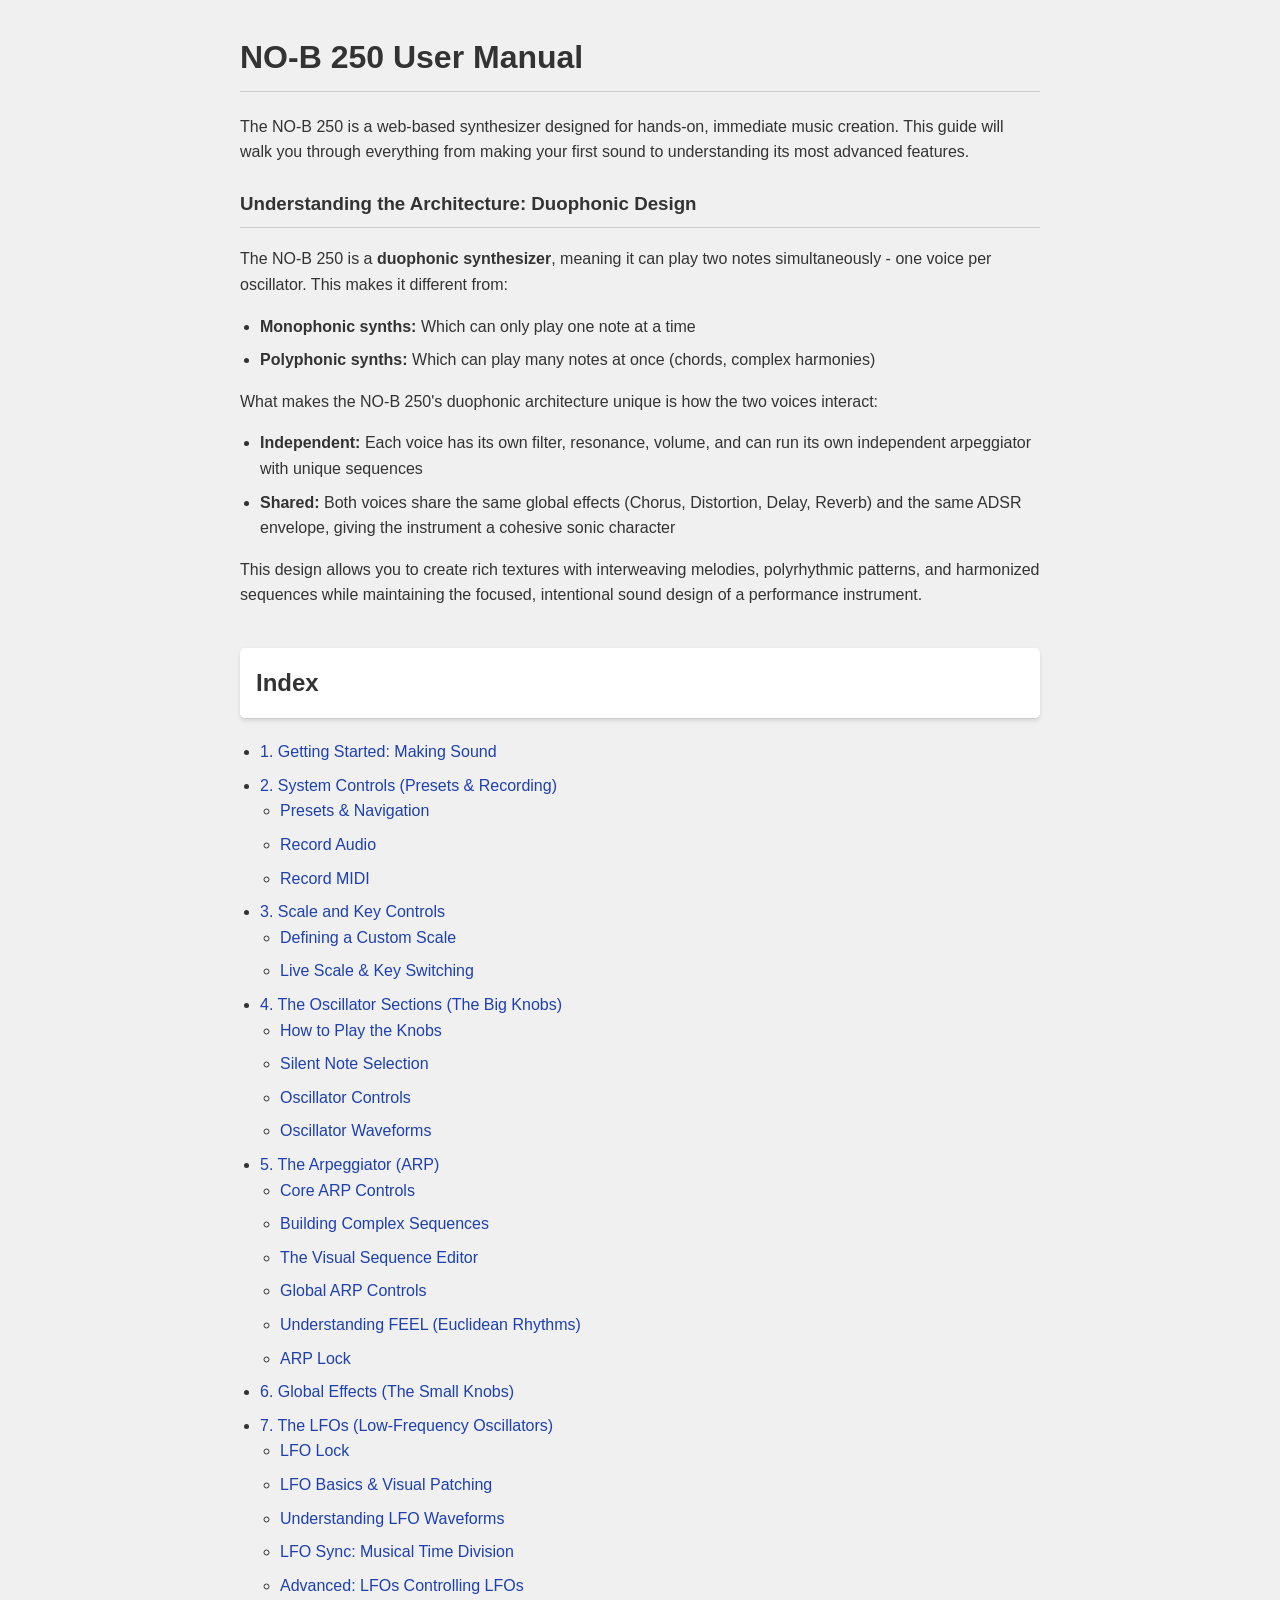
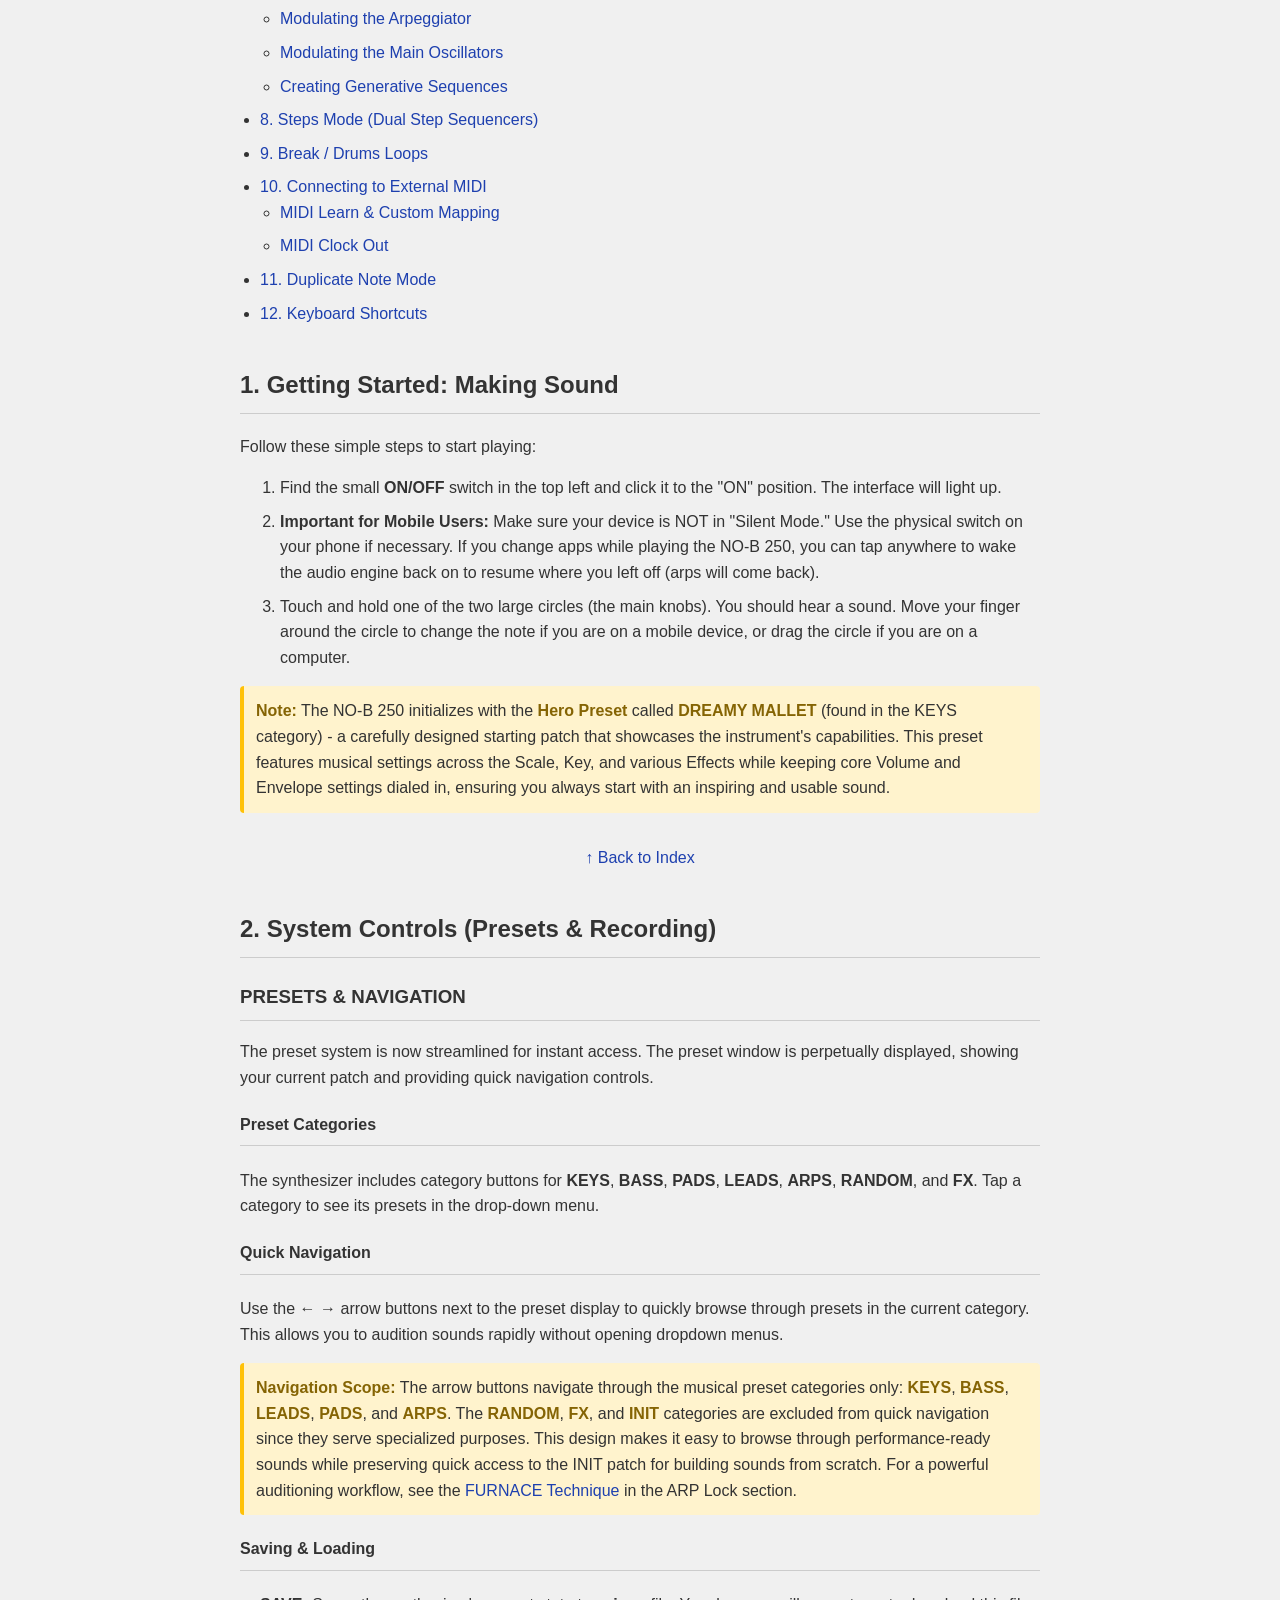
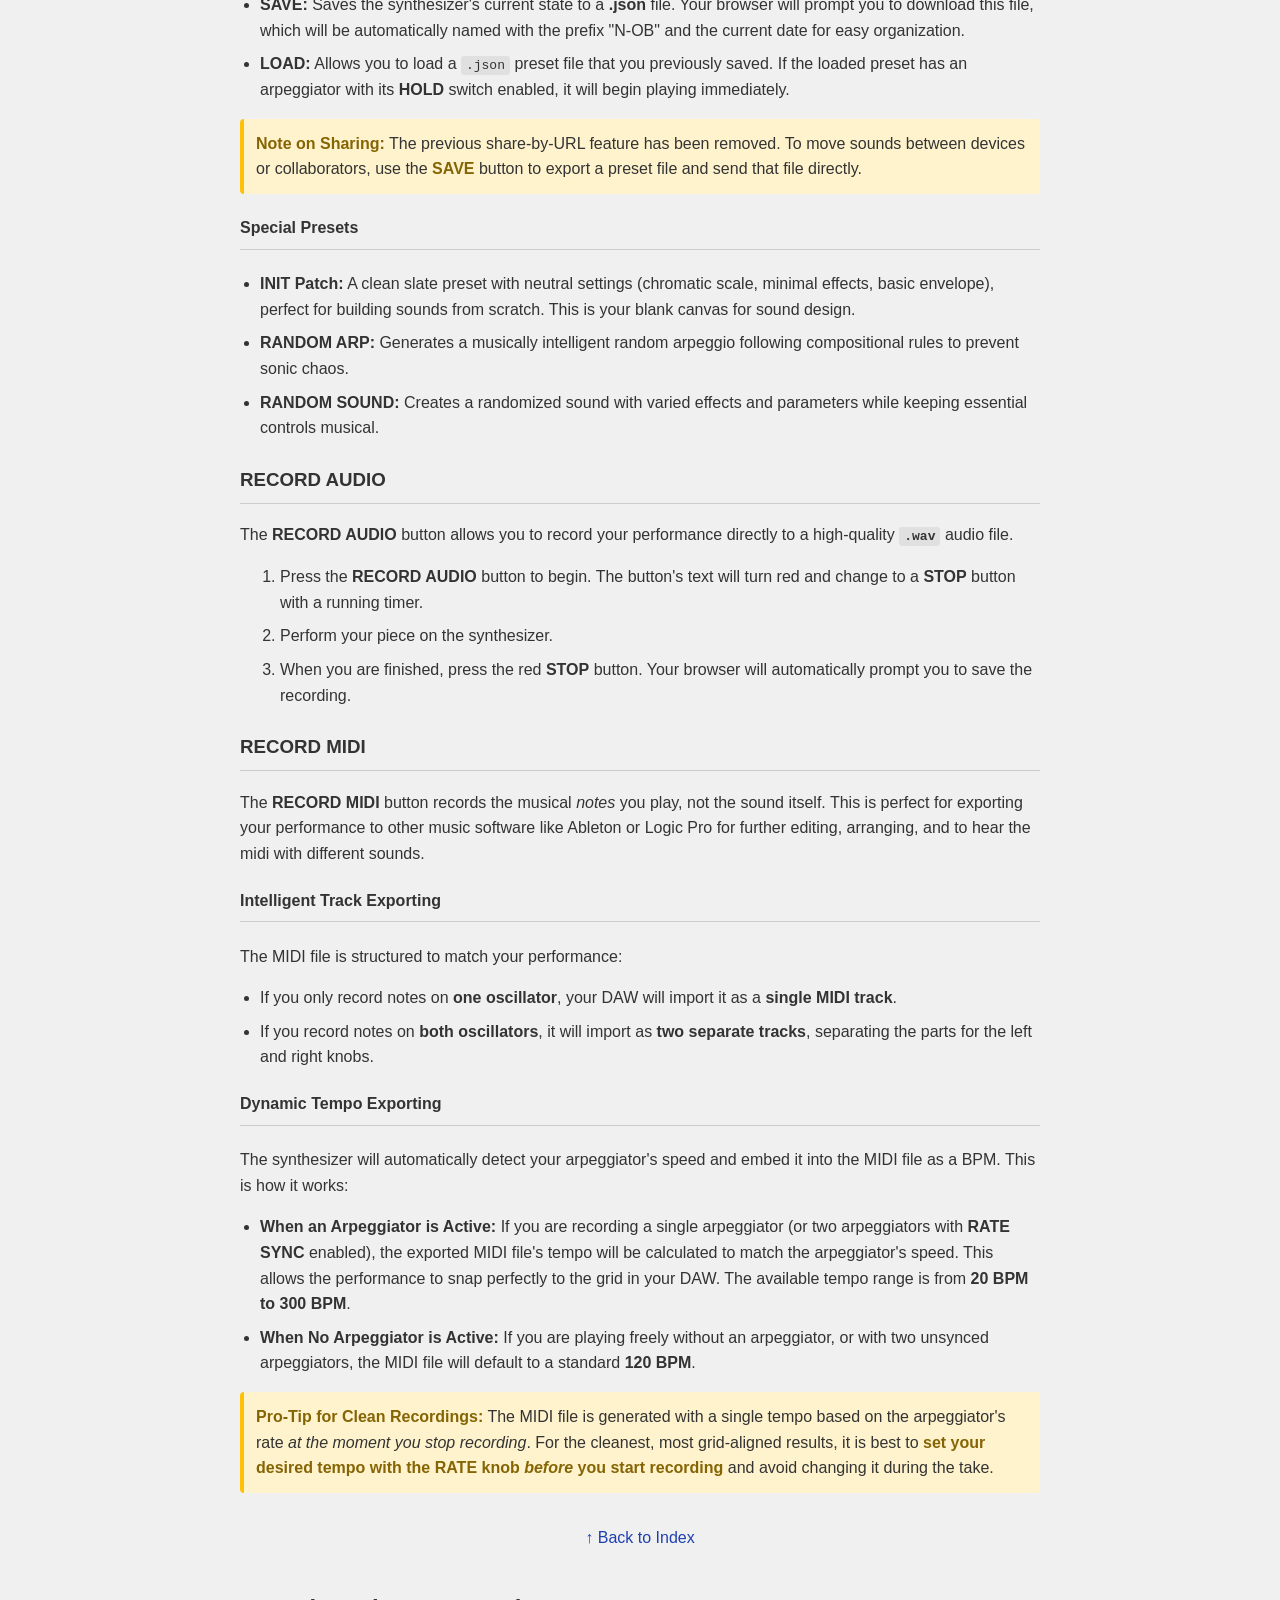
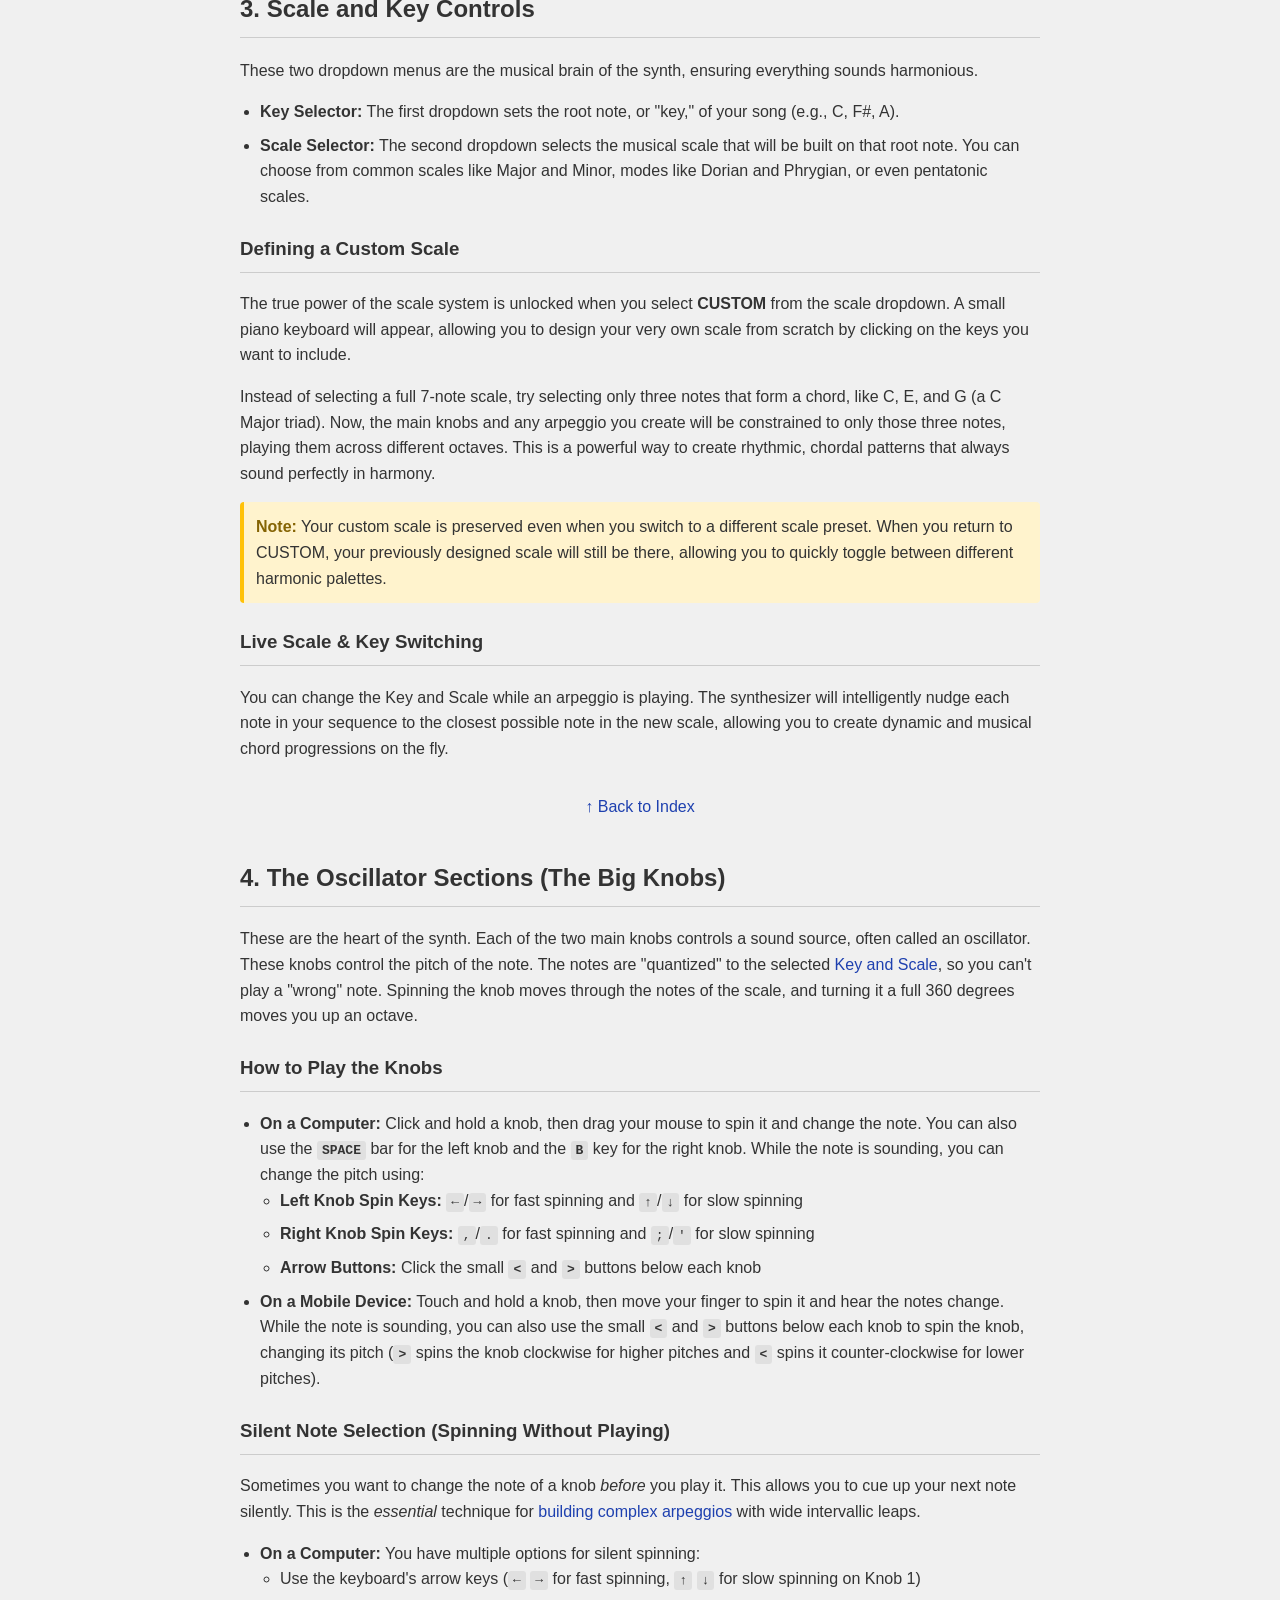
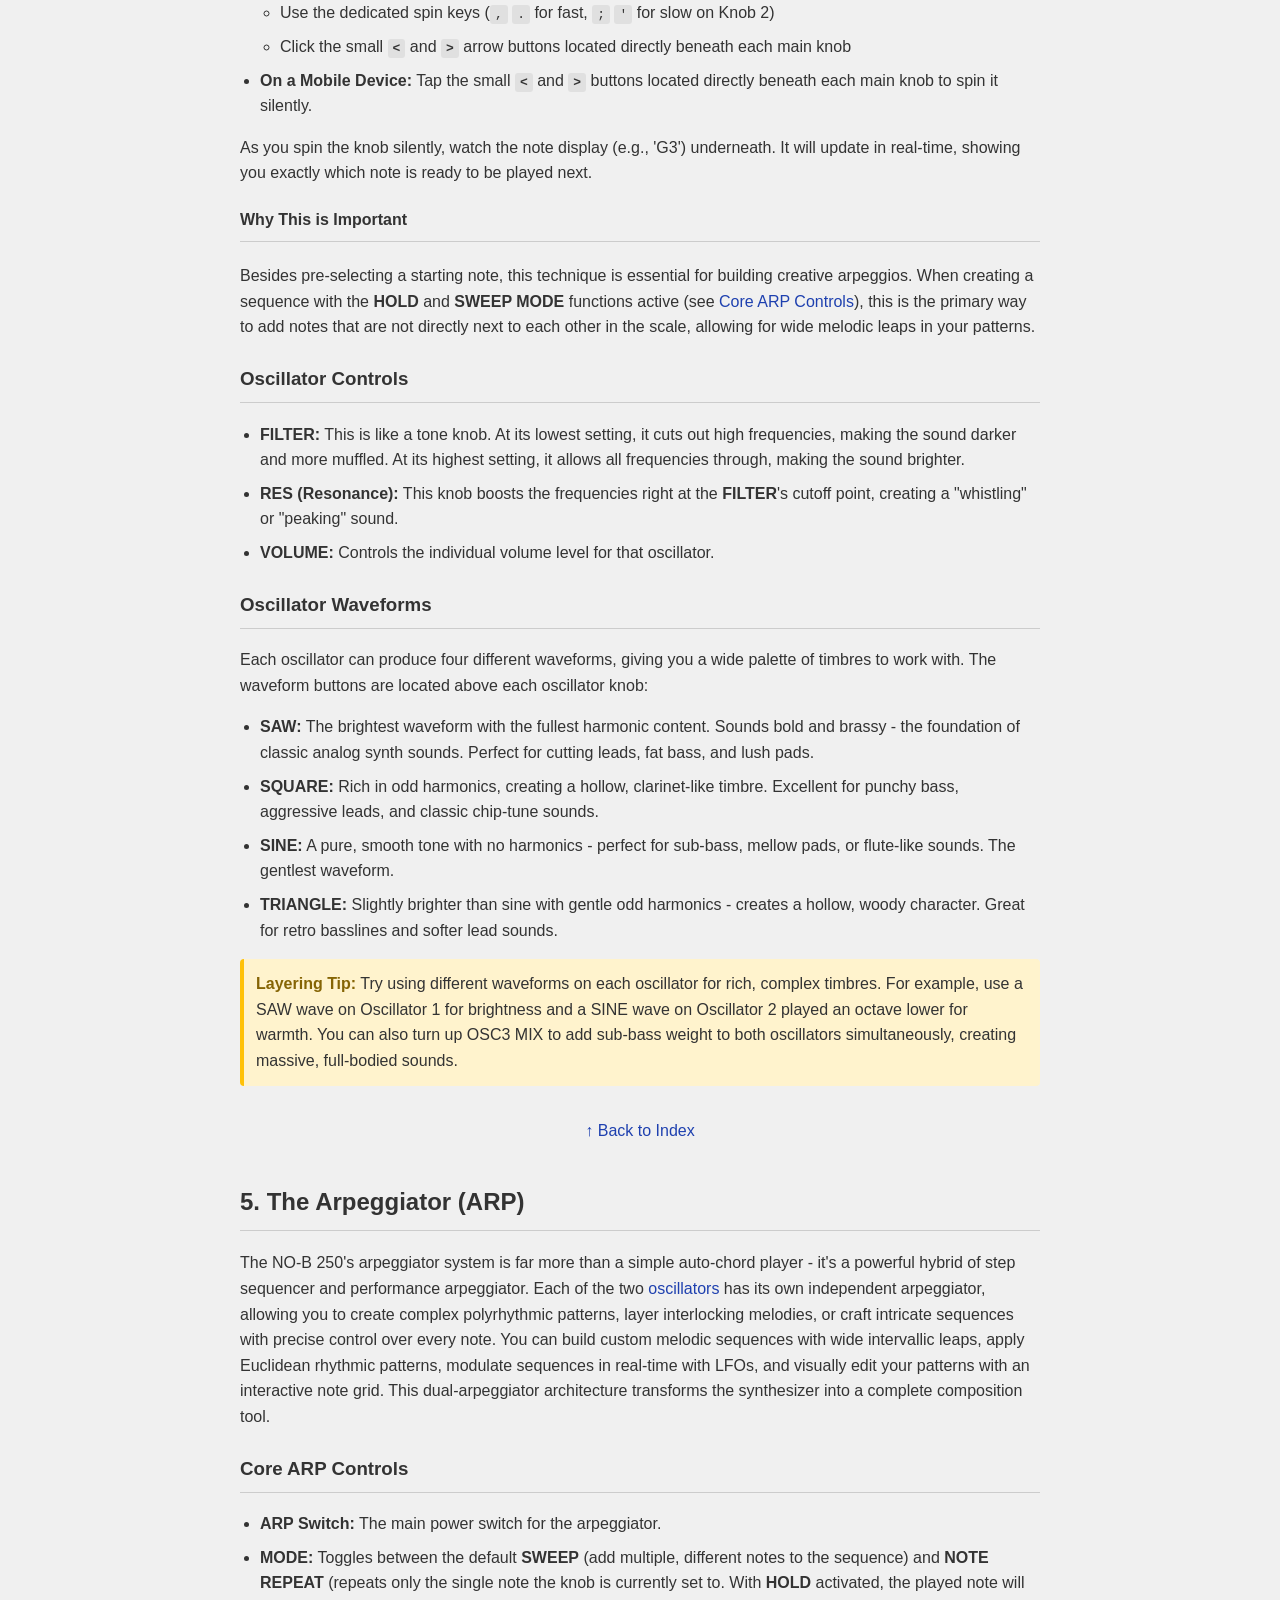
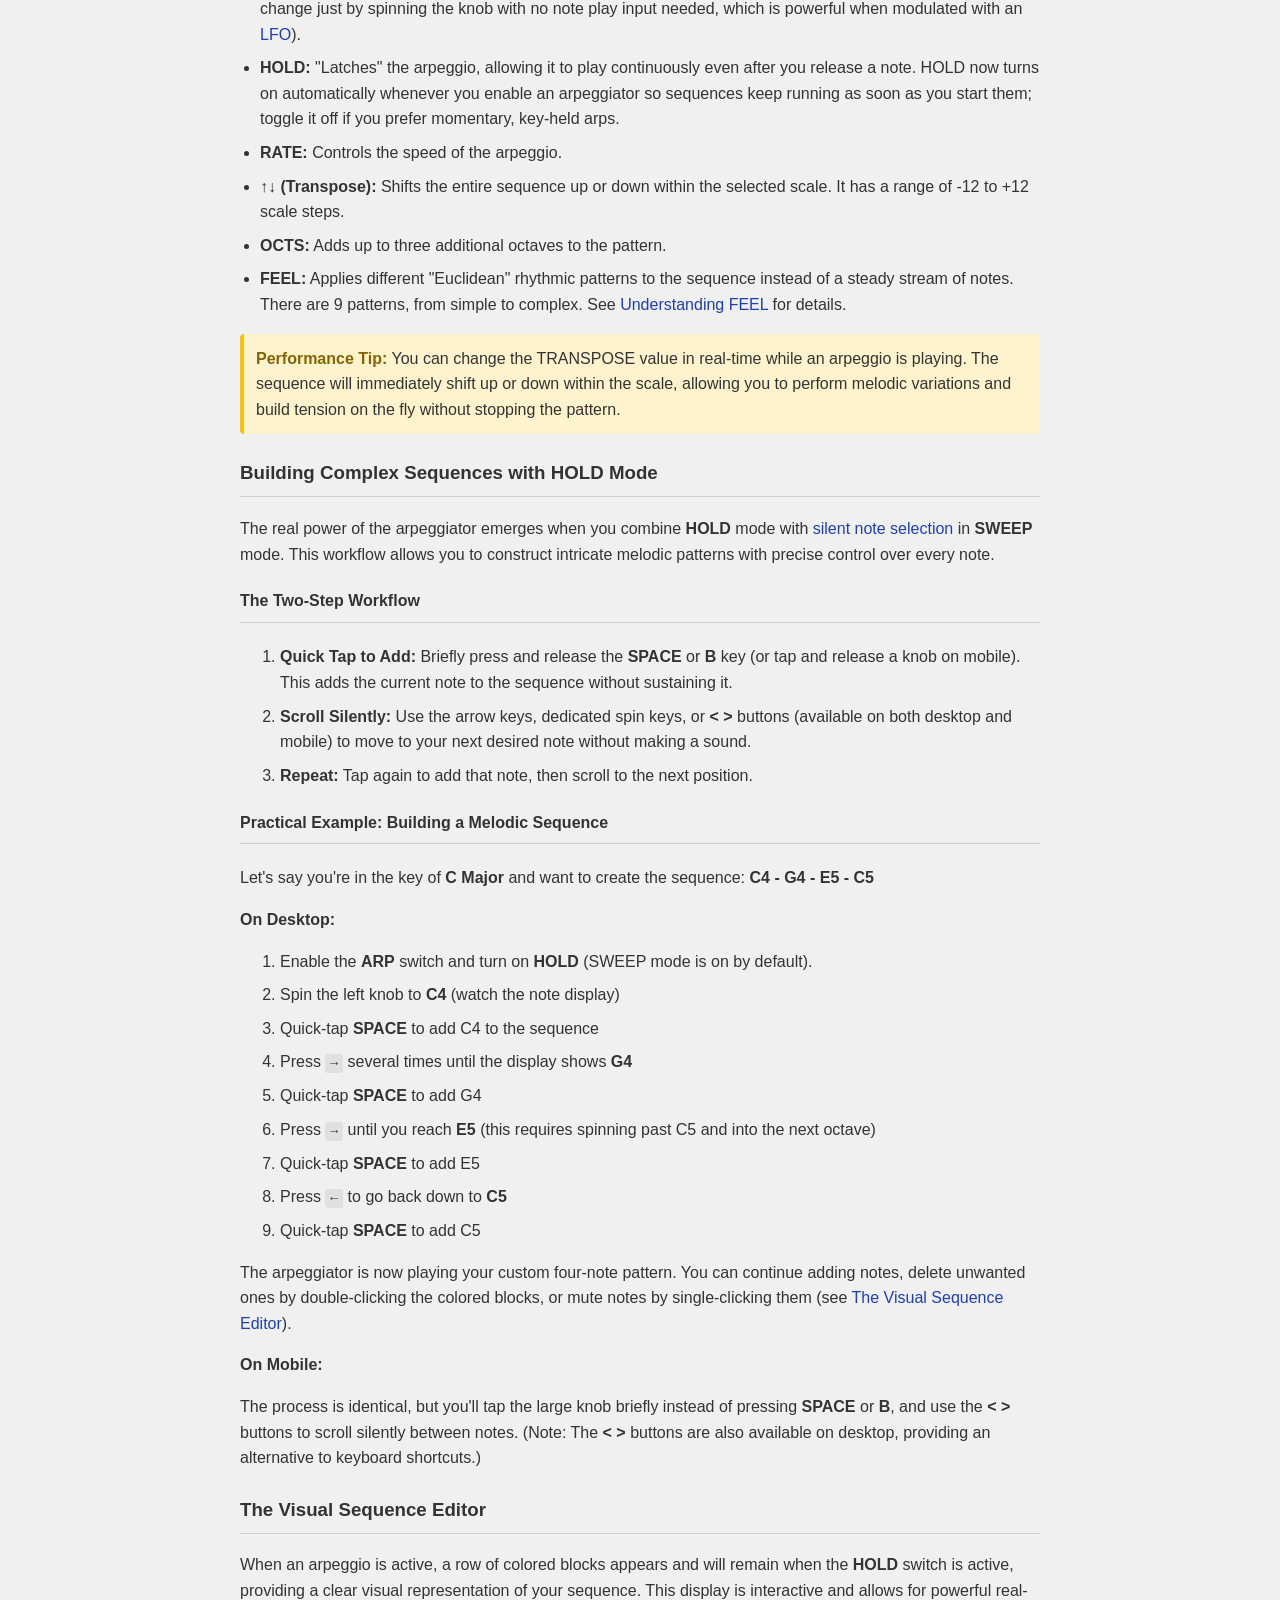
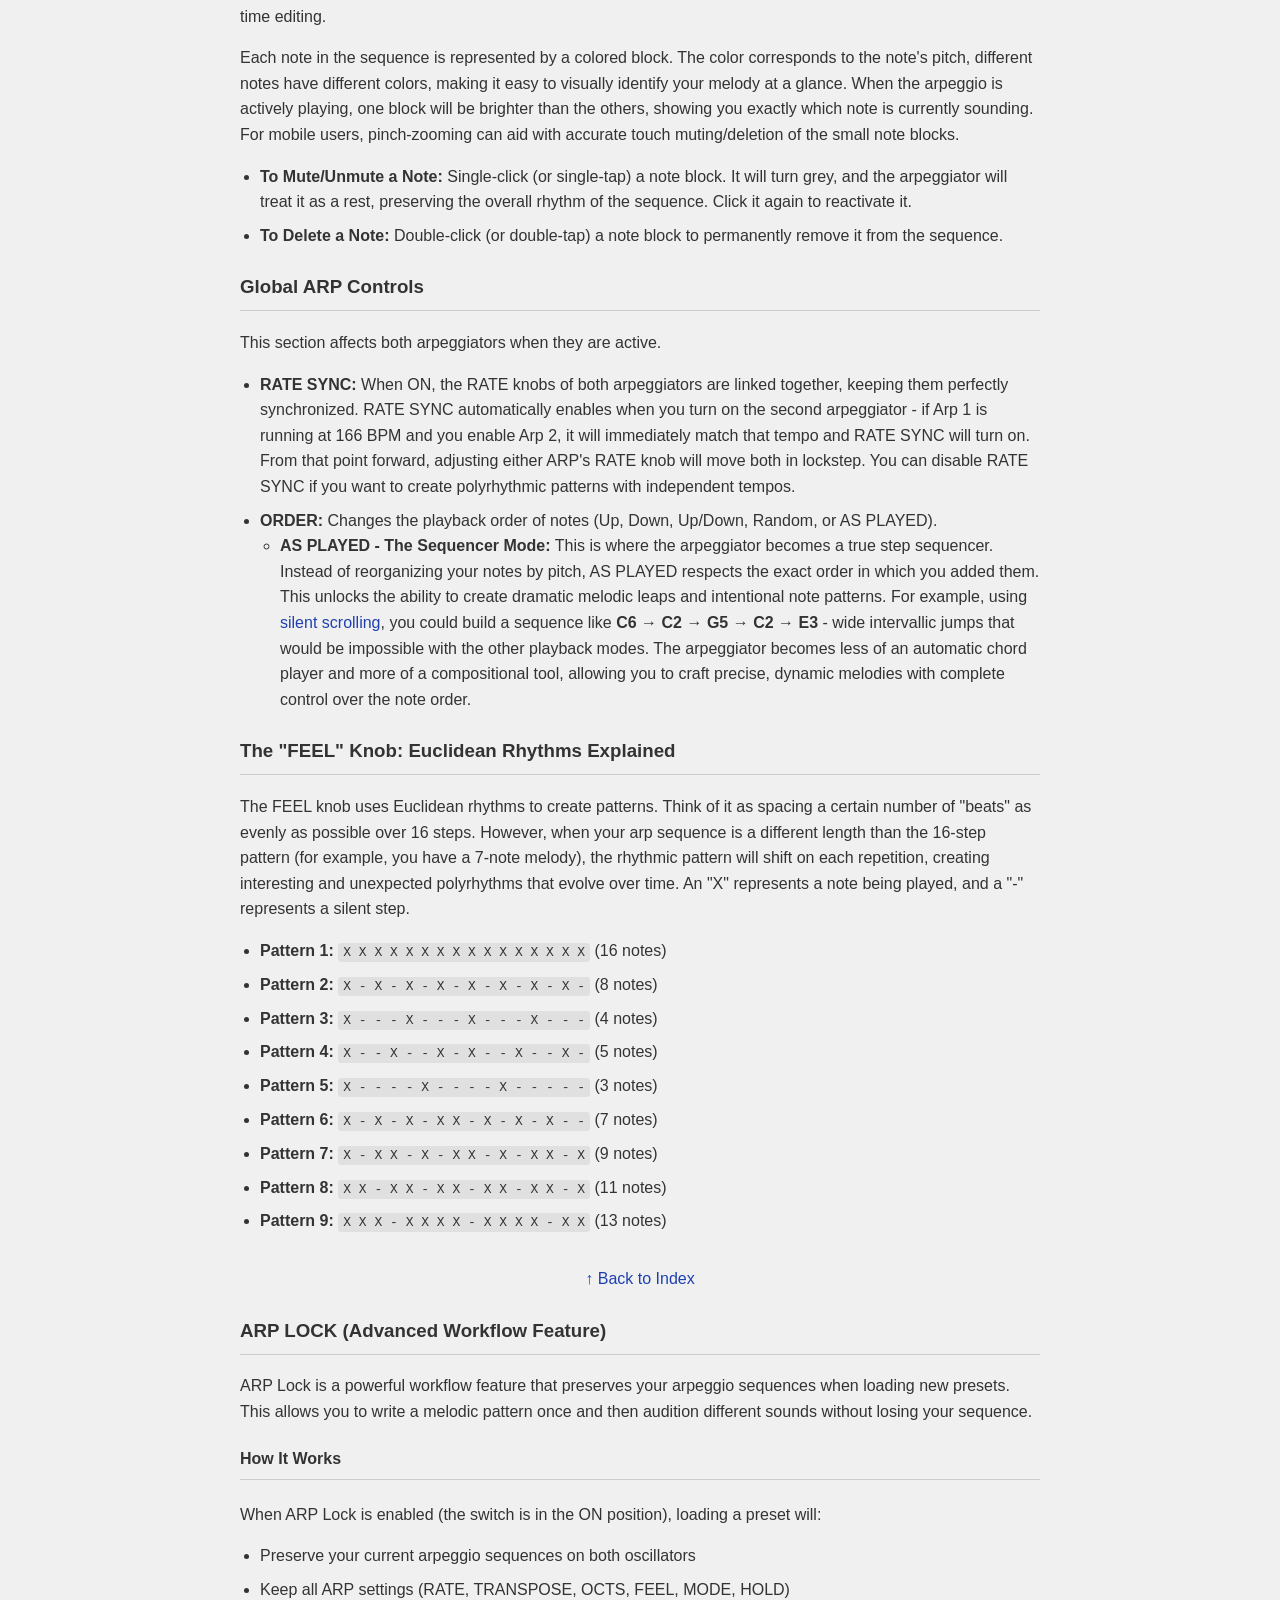
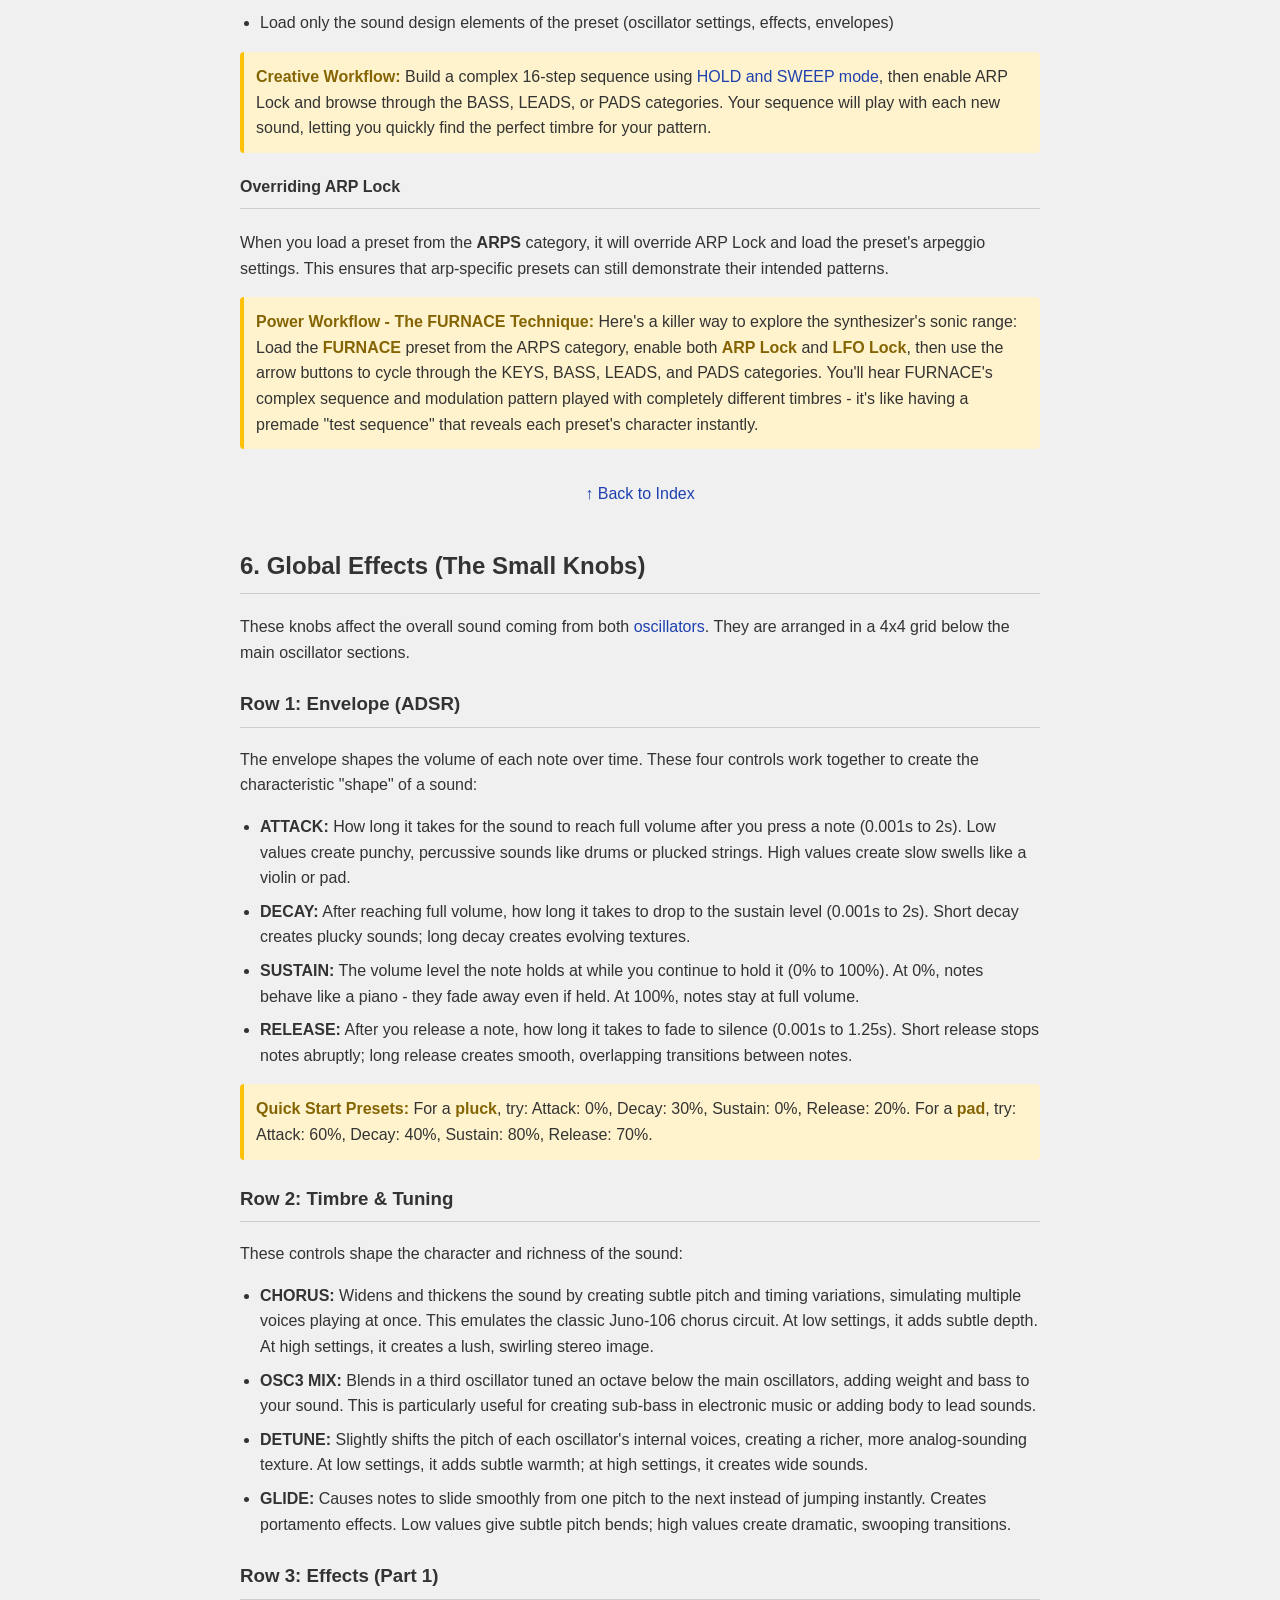
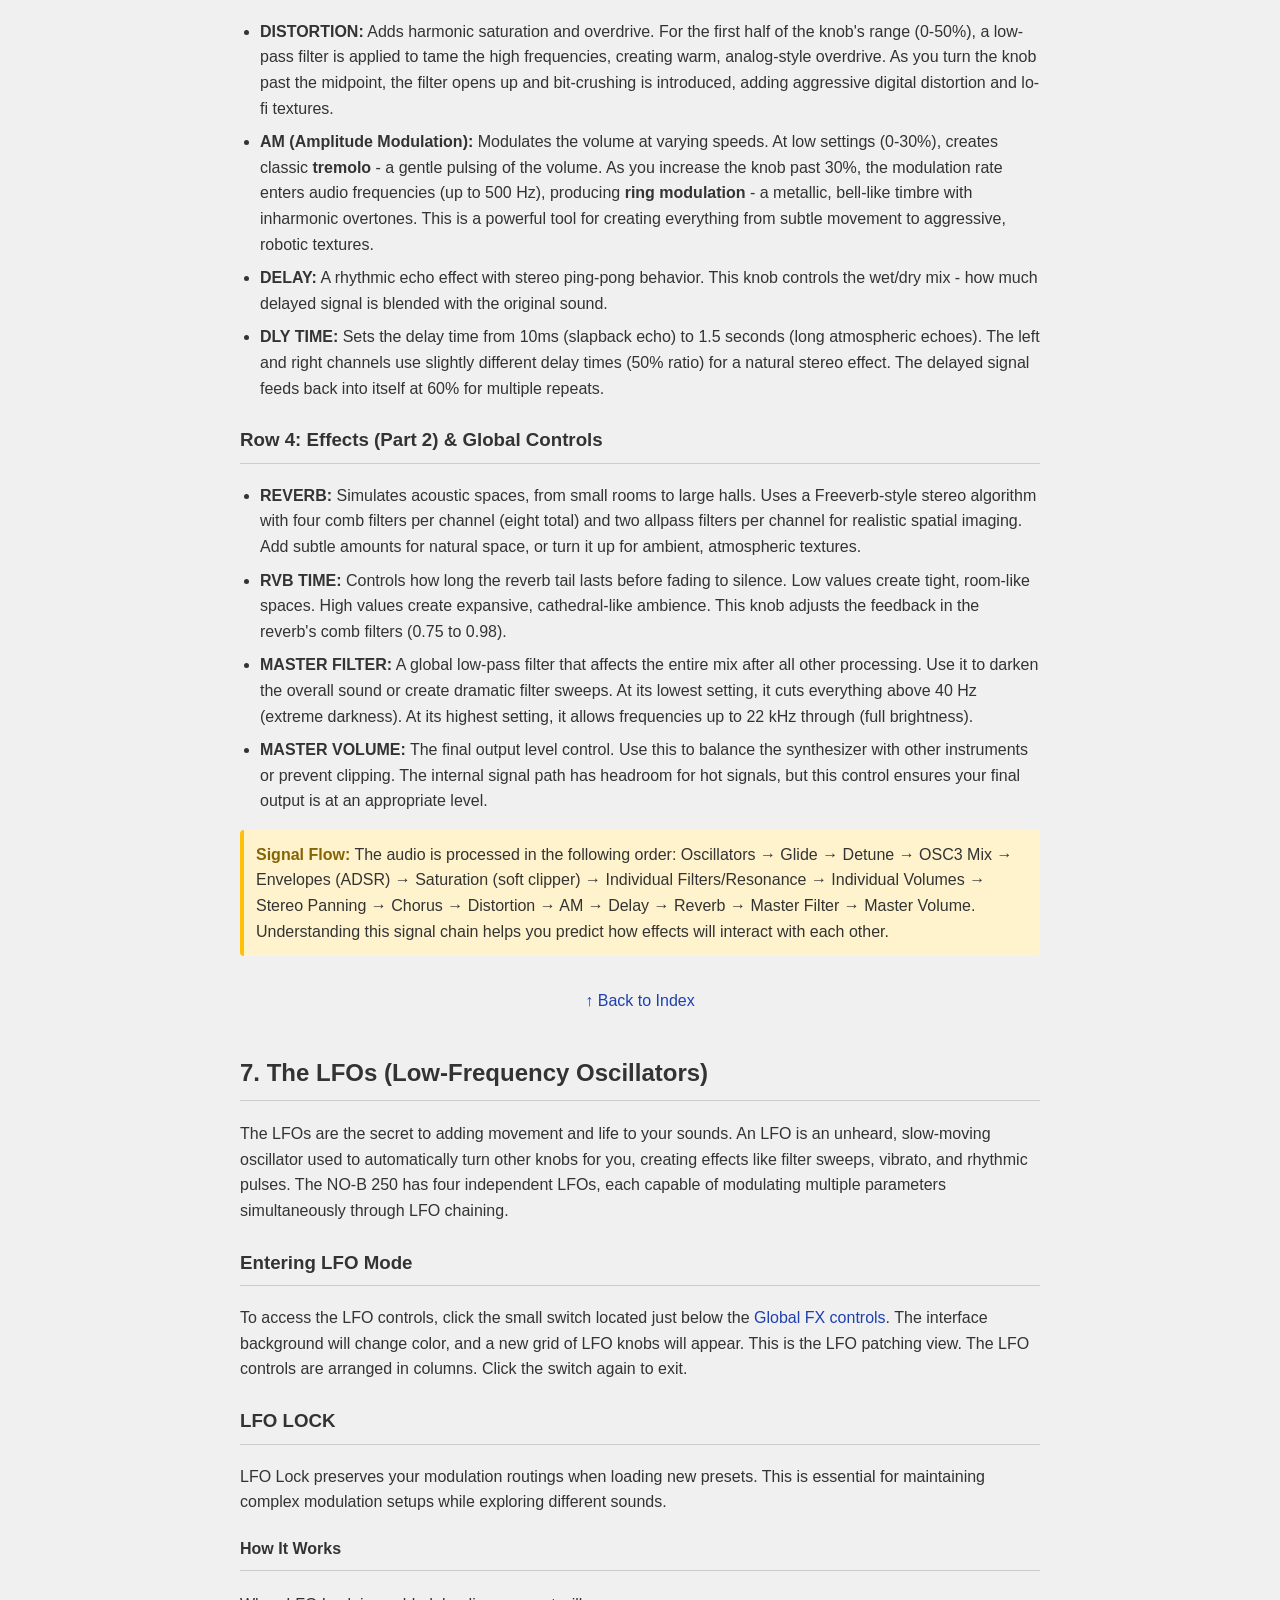
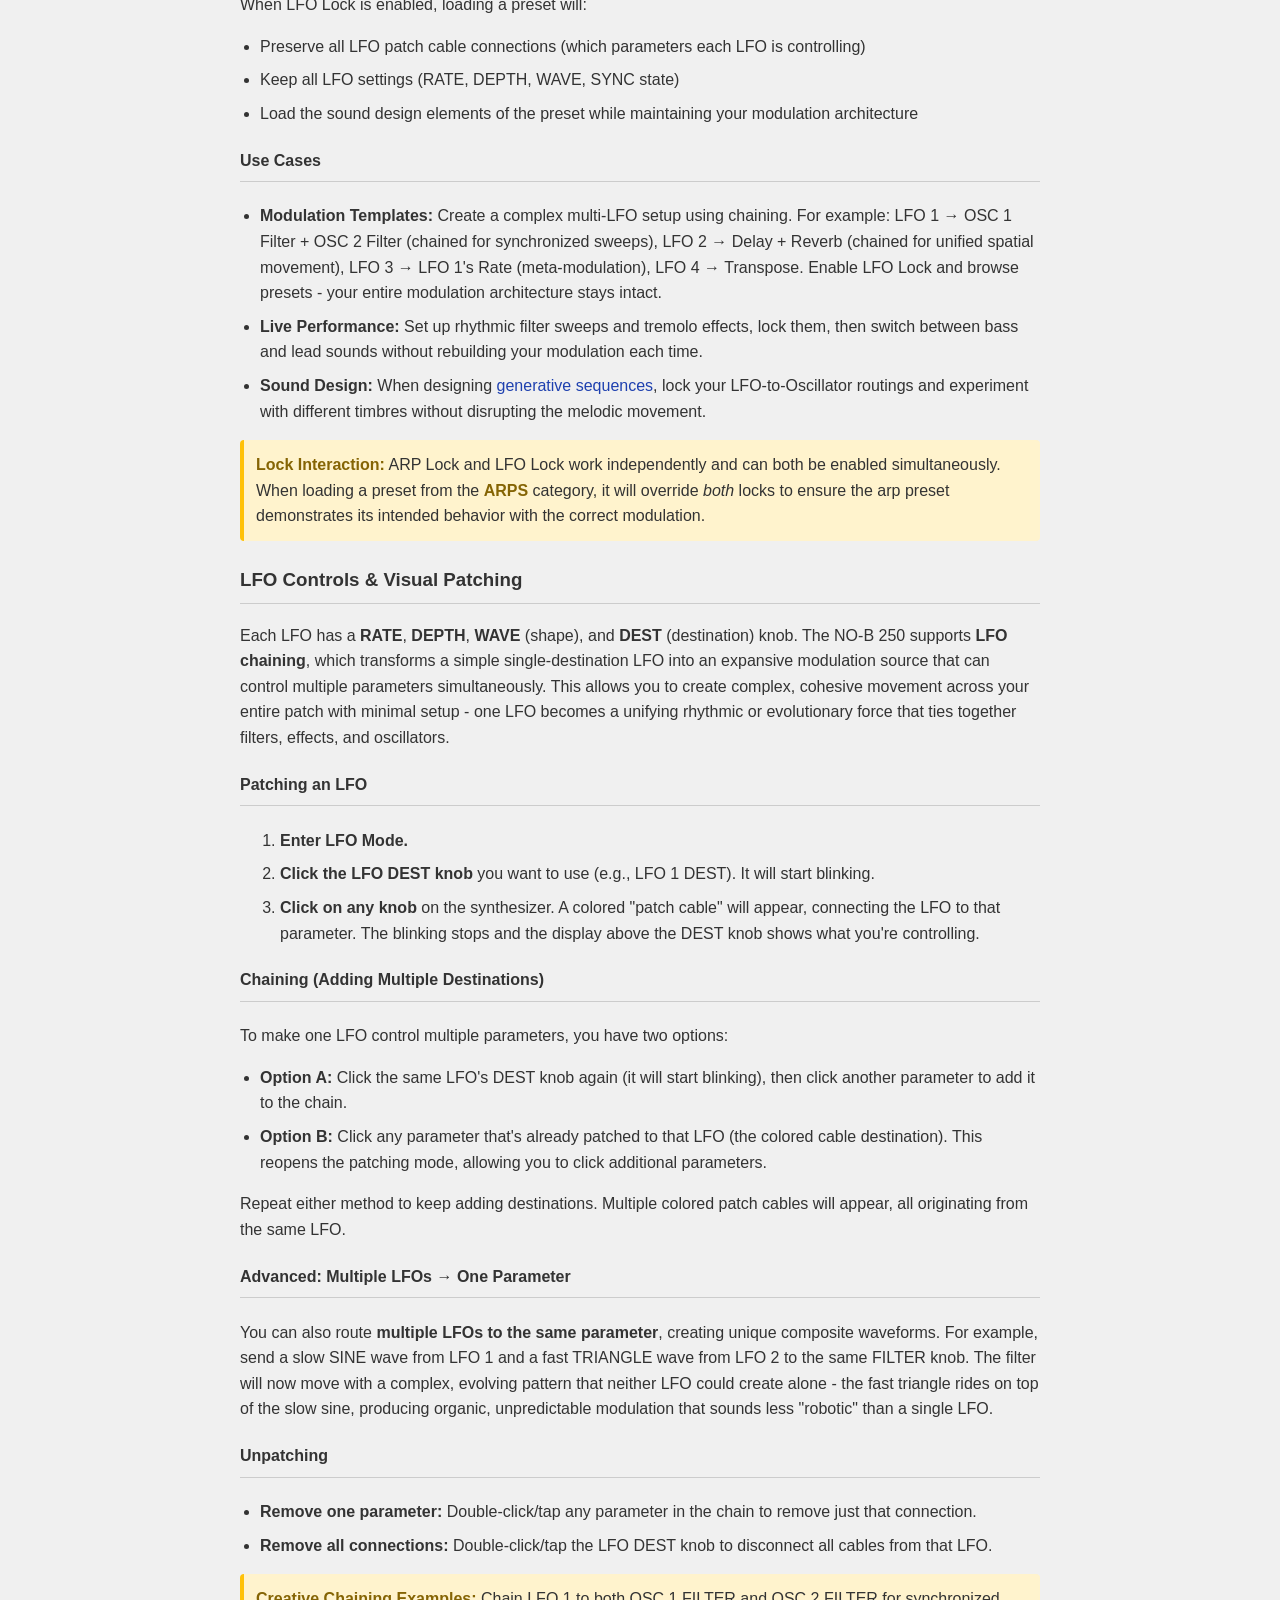
==== commit a8769a53: "Update manual and changelog for new sequencer and MIDI features" ====
--- a/manual.html
+++ b/manual.html
@@ -140,6 +140,7 @@
         <li><a href="#drums">9. Break / Drums Loops</a></li>
         <li><a href="#midi-output">10. Connecting to External MIDI</a>
             <ul>
+                <li><a href="#midi-learn">MIDI Learn &amp; Custom Mapping</a></li>
                 <li><a href="#midi-clock-out">MIDI Clock Out</a></li>
             </ul>
         </li>
@@ -634,14 +635,37 @@
         <li><strong>Activate &amp; Preview:</strong> Tap a step knob to toggle it on; the note display will preview the pitch. Drag up or down to change its octave position. Knob colors match the active scale/key, so you always know which note you are placing. A greyed-out knob represents a note-off—tap or click to wake it back up.</li>
         <li><strong>Scale-Aware Pitching:</strong> Each step follows the current <a href="#scale-and-key">Scale and Key</a>. Use the ARP <strong>TRANSPOSE</strong> knobs (and any LFOs routed to transpose) to shift the entire step line up or down musically.</li>
         <li><strong>16 Steps per Voice:</strong> Each sequencer has two rows of eight knobs. SEQ A drives Voice 1, SEQ B drives Voice 2, letting you build harmonized or polyrhythmic lines.</li>
+        <li><strong>Len/Oct/Range Controls:</strong> Each sequencer has <strong>LEN</strong> (1–16 steps), <strong>OCT</strong> (base octave), and <strong>RANGE</strong> (octave span) knobs. Steps are clamped into that span so the color feedback always reflects playable notes.</li>
     </ul>
 
     <h3>Timing &amp; Transport</h3>
     <ul>
-        <li><strong>START:</strong> Launches both sequencers together and snaps the first note to the next sixteenth so both patterns line up.</li>
+        <li><strong>START:</strong> Launches both sequencers together and snaps the first note to the next sixteenth so both patterns line up. Restarting while running also quantizes to the grid to keep chains and steps locked.</li>
         <li><strong>STOP:</strong> Halts playback and clears the step playheads so the next START always begins from step 1.</li>
         <li><strong>Auto-Synced Arps:</strong> Steps Mode locks both arpeggiators on with <strong>RATE SYNC</strong> and <strong>ARP LOCK</strong> so both voices share the same clock. HOLD is disabled to prevent latched notes, and leaving Steps Mode restores your previous arp settings.</li>
         <li><strong>Preset Recall:</strong> Step patterns save with presets. Loading a preset that includes steps automatically re-enables Steps Mode with the stored sequences.</li>
+    </ul>
+
+    <h3>Duo Mode (Per-Sequence Dual Slot)</h3>
+    <ul>
+        <li><strong>DUO Switch:</strong> Each sequencer has a <strong>DUO</strong> toggle that routes its steps to a second voice slot. This is perfect for layering unison lines or splitting octaves within the same pattern.</li>
+        <li><strong>Sequence Volume:</strong> Enabling DUO reveals a per-sequencer <strong>VOL</strong> knob and highlights the corresponding oscillator volume control so you can balance the extra layer quickly.</li>
+        <li><strong>Failsafe Reroute:</strong> Turning DUO off safely moves any sustaining step back to slot 0 to avoid sudden level drops.</li>
+    </ul>
+
+    <h3>Chain Mode (Transposition &amp; Loop Slots)</h3>
+    <ul>
+        <li><strong>Eight Slots:</strong> Turning on <strong>CHAIN</strong> unlocks eight slots per sequencer. Each slot can be set to <strong>±12 semitones</strong> of transposition and up to <strong>16</strong> bar-length loops.</li>
+        <li><strong>Progression:</strong> Slots advance only after their loop count completes. If a later slot is off or empty, the chain resets gracefully to slot 1.</li>
+        <li><strong>Safety Guard:</strong> Slots can only activate after the previous slot is active, preventing skipped or invalid chain states.</li>
+    </ul>
+
+    <h3>Step Parameter Knobs</h3>
+    <ul>
+        <li><strong>LEN:</strong> Sets total steps (1–16) and visually disables out-of-range knobs.</li>
+        <li><strong>OCT:</strong> Defines the base octave for the sequence and shifts all active steps together when adjusted.</li>
+        <li><strong>RANGE:</strong> Sets the octave span above the base. Steps are clamped to stay inside this window.</li>
+        <li><strong>VOL:</strong> Appears when DUO is on, controlling the layered slot’s level per sequencer.</li>
     </ul>
 
     <p class="back-to-index"><a href="#index">↑ Back to Index</a></p>
@@ -668,6 +692,14 @@
     <h2 id="midi-output">10. Connecting to External MIDI</h2>
     <p>The NO-B 250 can send MIDI notes to external hardware synthesizers or software DAWs like Ableton Live, Logic Pro, and FL Studio. This allows you to use its unique note-generation capabilities to control your other instruments.</p>
     <p>To get started, click the <strong>CONNECT MIDI</strong> button at the bottom of the synthesizer. This will scan for available MIDI outputs on your system and populate the dropdown menu next to it.</p>
+
+    <h3 id="midi-learn">MIDI Learn &amp; Custom Mapping</h3>
+    <p>Once MIDI is connected, the selector row appears with <strong>MIDI IN</strong>/<strong>MIDI OUT</strong> dropdowns plus <strong>MIDI LEARN</strong> and <strong>CLEAR MIDI MAP</strong> buttons.</p>
+    <ul>
+        <li><strong>Enable Learn:</strong> Click <strong>MIDI LEARN</strong> to make all controllable knobs blink. Click any control—main knobs, FX, step knobs, length/base/range/volume dials, or chain knobs—then send a MIDI CC or note to bind it.</li>
+        <li><strong>Trigger vs. Value:</strong> Note/CC values of 0/127 on main knobs are treated as triggers; everything else maps as continuous control.</li>
+        <li><strong>Storage:</strong> Assignments are saved locally. <strong>CLEAR MIDI MAP</strong> wipes all mappings and disables the button until a new mapping is learned.</li>
+    </ul>
 
     <h3>How It Works</h3>
     <ul>
@@ -712,6 +744,11 @@
     </ul>
 
     <p class="pro-tip"><strong>Whispered secret:</strong> There's a hidden soundfont loader buried in the instrument. If you dime both DISTORTION and AM, you'll find the doorway.</p>
+    <ul>
+        <li><strong>Upload SF2:</strong> After unlocking, click <strong>CHOOSE FILE</strong> to load a SoundFont 2 file. The file list populates with each bank you add.</li>
+        <li><strong>Pick Samples:</strong> Each soundfont exposes a scrollable list of samples; click one to make it active. The current selection is shown under <strong>ACTIVE</strong>.</li>
+        <li><strong>Swap Fonts:</strong> Use the left list to switch between loaded soundfonts, or <strong>REMOVE ALL</strong> to return to the standard oscillators.</li>
+    </ul>
 
     <p class="back-to-index"><a href="#index">↑ Back to Index</a></p>
 
